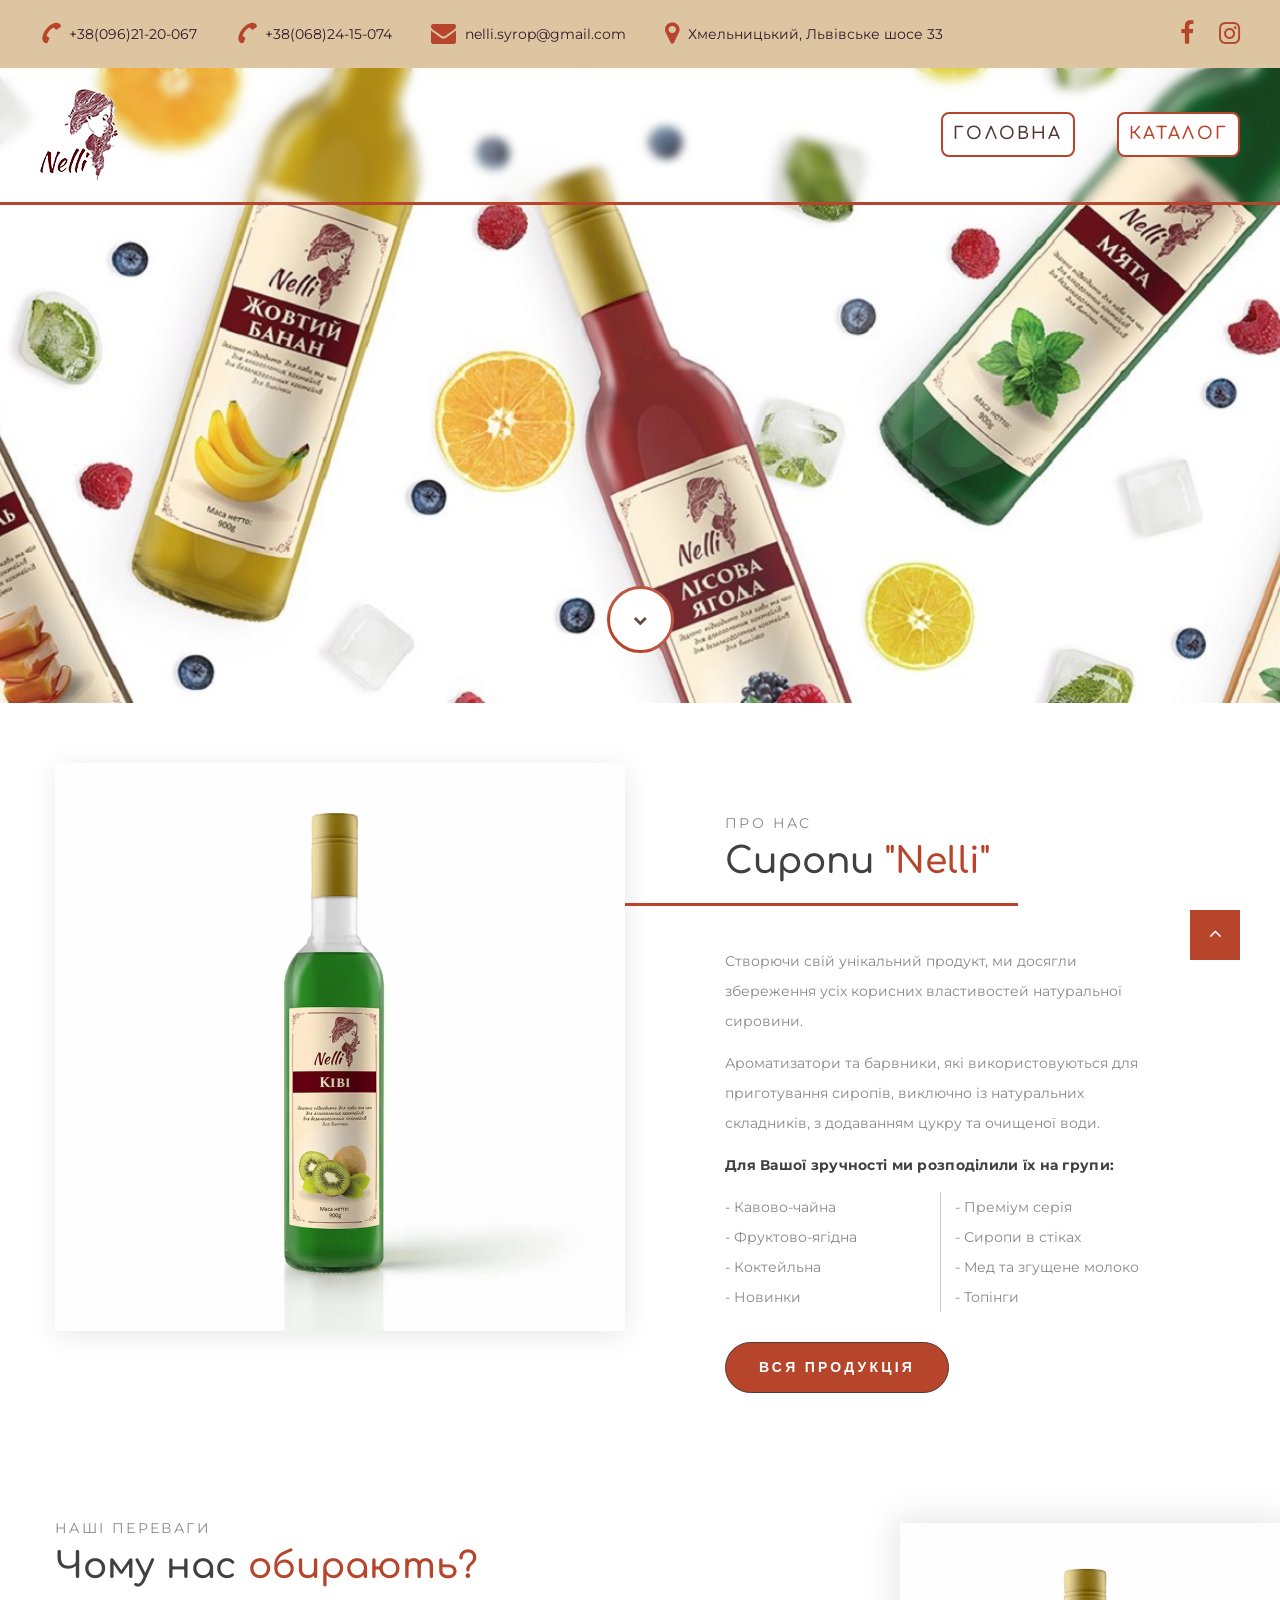
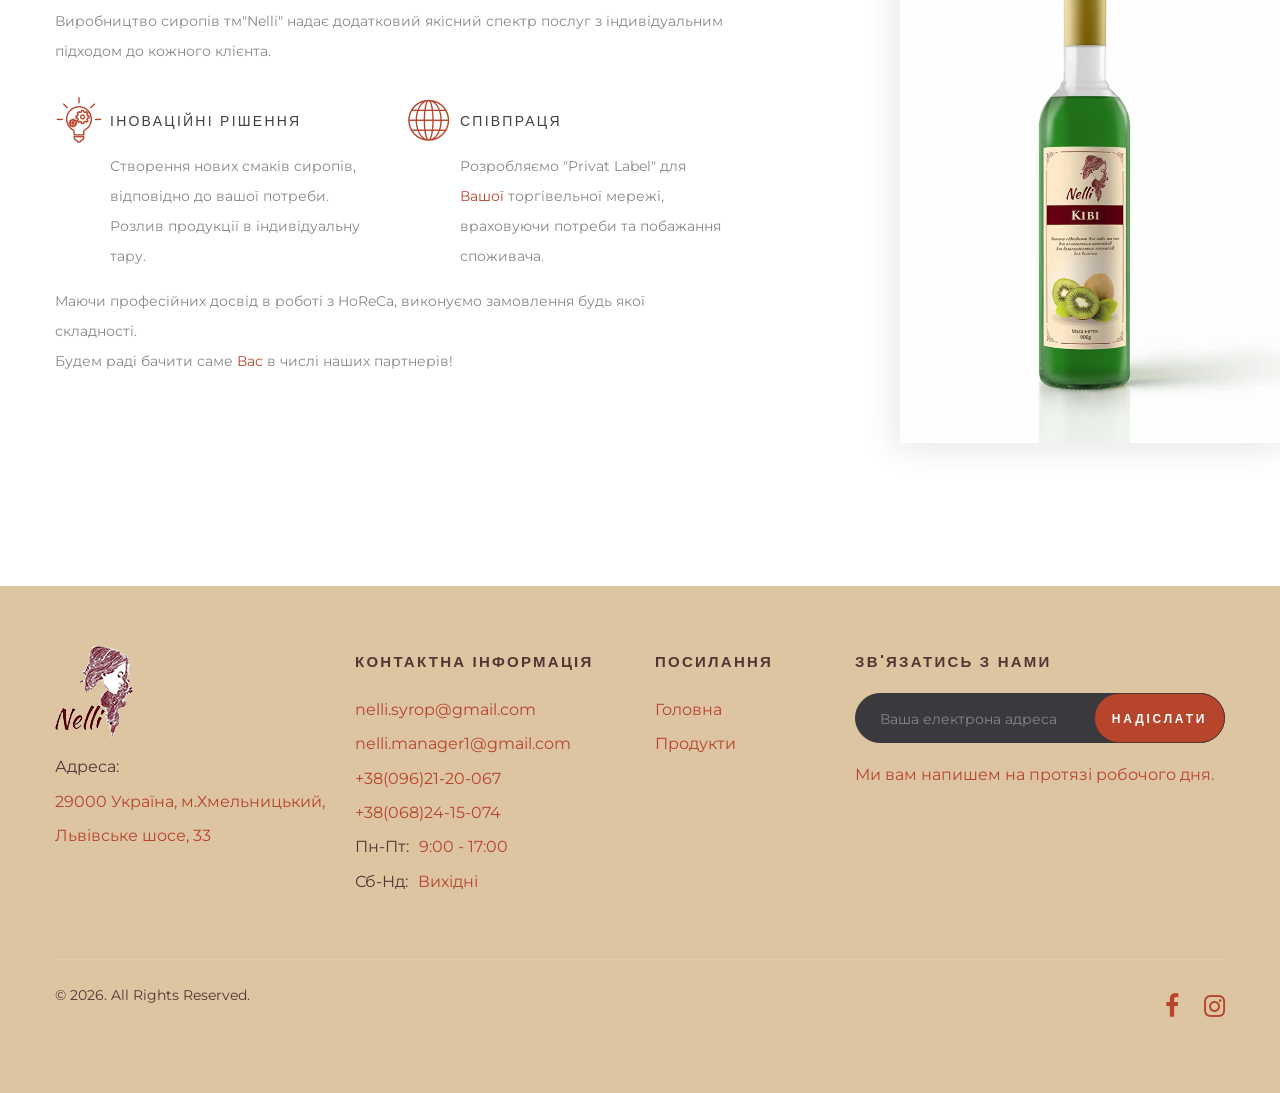
==== index.html @ e19d7c62 "Beta" ====
<!DOCTYPE html>
<html class="wide wow-animation" lang="en">
  <head>
    <title>Nelli - сиропи</title>
    <meta charset="utf-8">
    <meta name="viewport" content="width=device-width, height=device-height, initial-scale=1.0">
    <meta http-equiv="X-UA-Compatible" content="IE=edge">
    <link rel="icon" href="images/logo.png" type="image/x-icon">
    <link rel="stylesheet" type="text/css" href="//fonts.googleapis.com/css?family=Montserrat:300,400,700%7CPoppins:300,400,500,700,900">
    <link rel="stylesheet" type="text/css" href="//fonts.googleapis.com/css2?family=Comfortaa:wght@300;400;700&display=swap">
    <link rel="stylesheet" href="css/bootstrap.css">
    <link rel="stylesheet" href="css/fonts.css">
    <link rel="stylesheet" href="css/style.css">
    <style>.ie-panel{display: none;background: #212121;padding: 10px 0;box-shadow: 3px 3px 5px 0 rgba(0,0,0,.3);clear: both;text-align:center;position: relative;z-index: 1;} html.ie-10 .ie-panel, html.lt-ie-10 .ie-panel {display: block;}</style>
  </head>
  <body>
    <div class="ie-panel"><a href="http://windows.microsoft.com/en-US/internet-explorer/"><img src="images/ie8-panel/warning_bar_0000_us.jpg" height="42" width="820" alt="Ви використовуєте застарілий браузер. Для швидкого і безпечного користування, обновіть свій браузер безкоштовно сьогодні."></a></div>
    <div class="preloader">
      <div class="preloader-body">
        <div class="cssload-container">
          <div class="cssload-speeding-wheel"></div>
        </div>
        <p>Завантаження...</p>
      </div>
    </div>
    <div class="page">
      <header class="section page-header">
        <!--RD Navbar-->
        <div class="rd-navbar-wrap">
          <nav class="rd-navbar rd-navbar-classic" data-layout="rd-navbar-fixed" data-sm-layout="rd-navbar-fixed" data-md-layout="rd-navbar-fixed" data-md-device-layout="rd-navbar-fixed" data-lg-layout="rd-navbar-static" data-lg-device-layout="rd-navbar-static" data-xl-layout="rd-navbar-static" data-xl-device-layout="rd-navbar-static" data-lg-stick-up-offset="46px" data-xl-stick-up-offset="46px" data-xxl-stick-up-offset="46px" data-lg-stick-up="true" data-xl-stick-up="true" data-xxl-stick-up="true">
            <div class="rd-navbar-collapse-toggle rd-navbar-fixed-element-1" data-rd-navbar-toggle=".rd-navbar-collapse"><span></span></div>
            <div class="rd-navbar-aside-outer rd-navbar-collapse bg-light">
              <div class="rd-navbar-aside">
                <ul class="list-inline navbar-contact-list">
                  <li>
                    <div class="unit unit-spacing-xs align-items-center">
                      <div class="unit-left"><span class="icon text-middle fa-phone"></span></div>
                      <div class="unit-body"><a href="tel:+380962120067">+38(096)21-20-067</a></div>
                    </div>
                  </li>
                  <li>
                    <div class="unit unit-spacing-xs align-items-center">
                      <div class="unit-left"><span class="icon text-middle fa-phone"></span></div>
                      <div class="unit-body"><a href="tel:+380682415074">+38(068)24-15-074</a></div>
                    </div>
                  </li>
                  <li>
                    <div class="unit unit-spacing-xs align-items-center">
                      <div class="unit-left"><span class="icon text-middle fa-envelope"></span></div>
                      <div class="unit-body"><a href="mailto:nelli.syrop@gmail.com">nelli.syrop@gmail.com</a></div>
                    </div>
                  </li>
                  <li>
                    <div class="unit unit-spacing-xs align-items-center">
                      <div class="unit-left"><span class="icon text-middle fa-map-marker"></span></div>
                      <div class="unit-body"><a href="#">Хмельницький, Львівське шосе 33</a></div>
                    </div>
                  </li>
                </ul>
                <ul class="social-links">
                  <li><a class="icon icon-sm icon-circle icon-circle-md icon-bg-white fa-facebook" href="#"></a></li>
                  <li><a class="icon icon-sm icon-circle icon-circle-md icon-bg-white fa-instagram" href="#"></a></li>
                </ul>
              </div>
            </div>
            <div class="rd-navbar-main-outer">
              <div class="rd-navbar-main">
                <!--RD Navbar Panel-->
                <div class="rd-navbar-panel">
                  <!--RD Navbar Toggle-->
                  <button class="rd-navbar-toggle" data-rd-navbar-toggle=".rd-navbar-nav-wrap"><span></span></button>
                  <!--RD Navbar Brand-->
                  <div class="rd-navbar-brand">
                    <!--Brand--><a class="brand" href="index.html"><img class="brand-logo-dark" src="images/logo.png" alt="" width="78" height="92"/><img class="brand-logo-light" src="images/logo.png" alt="" width="78" height="92"/></a>
                  </div>
                </div>
                <div class="rd-navbar-main-element">
                  <div class="rd-navbar-nav-wrap">
                    <ul class="rd-navbar-nav">
                      <li class="rd-nav-item active"><a class="rd-nav-link" href="index.html">Головна</a>
                      </li>
                      <li class="rd-nav-item"><a class="rd-nav-link" href="shop.html">Каталог</a>
                      </li>
                    </ul>
                  </div>
                </div>
              </div>
            </div>
          </nav>
        </div>
      </header>
      <!--Main section-->
      <section class="section main-section parallax-scene-js" style="background:url('images/bg-image.jpg') no-repeat center center; background-size:cover;">
        <div class="container">
          <div class="row justify-content-center">
            <div class="col-xl-8 col-12">
              <div class="main-decorated-box text-center text-xl-left">
                <h1 class="text-white text-xl-center wow slideInRight invisible" data-wow-delay=".3s"><span class="align-top offset-top-30 d-inline-block font-weight-light prefix-text">the</span><span class="big font-weight-bold d-inline-flex offset-right-170">best</span><span class="biggest d-block d-xl-flex font-weight-bold">Solutions.</span></h1>
              </div>
            </div>
            <div class="col-12 text-center offset-top-75" data-wow-delay=".2s"><a class="button-way-point d-inline-block text-center d-inline-flex flex-column justify-content-center" href="#" data-custom-scroll-to="about"><span class="fa-chevron-down"></span></a></div>
          </div>
        </div>
        <div class="decorate-layer">
          <div class="layer-1">
            <div class="layer" data-depth=".20"><img src="images/parallax-item-1-563x532.png" alt="" width="563" height="266"/>
            </div>
          </div>
          <div class="layer-2">
            <div class="layer" data-depth=".30"><img src="images/parallax-item-2-276x343.png" alt="" width="276" height="171"/>
            </div>
          </div>
          <div class="layer-3">
            <div class="layer" data-depth=".40"><img src="images/parallax-item-3-153x144.png" alt="" width="153" height="72"/>
            </div>
          </div>
          <div class="layer-4">
            <div class="layer" data-depth=".20"><img src="images/parallax-item-4-69x74.png" alt="" width="69" height="37"/>
            </div>
          </div>
          <div class="layer-5">
            <div class="layer" data-depth=".40"><img src="images/parallax-item-5-72x75.png" alt="" width="72" height="37"/>
            </div>
          </div>
          <div class="layer-6">
            <div class="layer" data-depth=".30"><img src="images/parallax-item-6-45x54.png" alt="" width="45" height="27"/>
            </div>
          </div>
        </div>
      </section>
      <!--About-->
      <section class="section section-sm position-relative" id="about">
        <div class="container">
          <div class="row row-30">
            <div class="col-lg-6">
              <div class="block-decorate-img wow fadeInLeft" data-wow-delay=".2s"><img src="images/about.png" alt="" width="570" height="351"/>
              </div>
            </div>
            <div class="col-lg-6 col-12">
              <div class="block-sm offset-top-45">
                <div class="section-name wow fadeInRight" data-wow-delay=".2s">Про нас</div>
                <h3 class="wow fadeInLeft text-capitalize devider-bottom" data-wow-delay=".3s">Сиропи<span class="text-primary"> "Nelli"</span></h3>
                <p class="offset-xl-40 wow fadeInUp" data-wow-delay=".4s">Створючи свій унікальний продукт, ми досягли збереження усіх корисних властивостей натуральної сировини. </p>
                <p class="wow fadeInUp" data-wow-delay=".4s">Ароматизатори та барвники, які використовуються для приготування сиропів, виключно із натуральних складників, з додаванням цукру та очищеної води.</p>
                <p class="default-letter-spacing font-weight-bold text-gray-dark wow fadeInUp" data-wow-delay=".4s">Для Вашої зручності ми розподілили їх на групи:</p>
                <p class="wow fadeInUp column" data-wow-delay=".4s">- Кавово-чайна<br>- Фруктово-ягідна<br>- Коктейльна<br>- Новинки<br>- Преміум серія<br>- Сиропи в стіках<br>- Мед та згущене молоко<br>- Топінги</p>
                <a class="button-width-190 button-primary button-circle button-lg button offset-top-30" href="shop.html">Вся продукція</a>
              </div>
            </div>
          </div>
        </div>
      </section>
      <!--Features-->
      <section class="section custom-section position-relative section-md">
        <div class="container">
          <div class="row">
            <div class="col-xl-7 col-lg-7 col-12">
              <div class="section-name wow fadeInRight">Наші переваги</div>
              <h3 class="devider-left wow fadeInLeft" data-wow-delay=".2s">Чому нас<span class="text-primary"> обирають?</span></h3>
              <p>Виробництво сиропів тм"Nelli" надає додатковий якісний спектр послуг з індивідуальним підходом до кожного клієнта.</p>
              <div class="row row-15">
                <div class="col-xl-6 wow fadeInUp" data-wow-delay=".2s">
                  <div class="box-default">
                    <div class="box-default-title">Іноваційні рішення</div>
                    <p class="box-default-description">Створення нових смаків сиропів, відповідно до вашої потреби. Розлив продукції в індивідуальну тару.</p><span class="box-default-icon novi-icon icon-lg mercury-icon-lightbulb-gears"></span>
                  </div>
                </div>
                <div class="col-xl-6 wow fadeInUp" data-wow-delay=".3s">
                  <div class="box-default">
                    <div class="box-default-title">Співпраця</div>
                    <p class="box-default-description">Розробляємо "Privat Label" для <span class="text-important">Вашої</span> торгівельної мережі, враховуючи потреби та побажання споживача.</p><span class="box-default-icon novi-icon icon-lg mercury-icon-globe"></span>
                  </div>
                </div>
              </div>
              <p>Маючи професійних досвід в роботі з HoReCa, виконуємо замовлення будь якої складності.<br>Будем раді бачити саме <span class="text-important">Вас</span> в числі наших партнерів!</p>
            </div>
          </div>
        </div>
        <div class="image-left-side wow slideInRight" data-wow-delay=".5s"><img src="images/about.png" alt="" width="636" height="240"/>
        </div>
      </section>

      <!--Footer-->
      <footer class="section footer-classic section-sm">
        <div class="container">
          <div class="row row-30">
            <div class="col-lg-3 wow fadeInLeft">
              <!--Brand--><a class="brand" href="index.html"><img class="brand-logo-dark" src="images/logo-default-200x34.png" alt="" width="100" height="17"/><img class="brand-logo-light" src="images/logo.png" alt="" width="100" height="17"/></a>
              <div class="d-block offset-top-0"><span class="text-days">Адреса:</span><br>29000 Україна, м.Хмельницький,<br>Львівське шосе, 33</div>
            </div>
            <div class="col-lg-3 col-sm-8 wow fadeInUp">
              <P class="footer-classic-title">Контактна інформація</P>
              <a class="d-inline-block accent-link" href="mailto:nelli.syrop@gmail.com">nelli.syrop@gmail.com</a><br><a class="d-inline-block accent-link" href="mailto:nelli.manager1@gmail.com">nelli.manager1@gmail.com</a><br><a class="d-inline-block" href="tel:+380962120067">+38(096)21-20-067</a><br><a class="d-inline-block" href="tel:+380682415074">+38(068)24-15-074</a>
              <ul>
                <li class="text-days">Пн-Пт:<span class="d-inline-block offset-left-10 text-important">9:00 - 17:00</span></li>
                <li class="text-days">Сб-Нд:<span class="d-inline-block offset-left-10 text-important">Вихідні</span></li>
              </ul>
            </div>
            <div class="col-lg-2 col-sm-4 wow fadeInUp" data-wow-delay=".3s">
              <P class="footer-classic-title">Посилання</P>
              <ul class="footer-classic-nav-list">
                <li><a href="index.html">Головна</a></li>
                <li><a href="shop.html">Продукти</a></li>
              </ul>
            </div>
            <div class="col-lg-4 wow fadeInLeft" data-wow-delay=".2s">
              <P class="footer-classic-title">Зв'язатись з нами</P>
              <form class="rd-mailform text-left footer-classic-subscribe-form" data-form-output="form-output-global" data-form-type="contact" method="post" action="bat/rd-mailform.php">
                <div class="form-wrap">
                  <label class="form-label" for="subscribe-email">Ваша електрона адреса</label>
                  <input class="form-input" id="subscribe-email" type="email" name="email" data-constraints="@Email @Required">
                </div>
                <div class="form-button group-sm text-center text-lg-left">
                  <button class="button button-primary button-circle" type="submit">Надіслати</button>
                </div>
              </form>
              <p>Ми вам напишем на протязі робочого дня.</p>
            </div>
          </div>
        </div>
        <div class="container wow fadeInUp" data-wow-delay=".4s">
          <div class="footer-classic-aside">
            <p class="rights"><span>&copy;&nbsp;</span><span class="copyright-year"></span>. All Rights Reserved.</p>
            <ul class="social-links">
              <li><a class="fa fa-facebook icon-color" href="#"></a></li>
              <li><a class="fa fa-instagram icon-color" href="#"></a></li>
            </ul>
          </div>
        </div>
      </footer>
    </div>
    <div class="snackbars" id="form-output-global"></div>
    <script src="js/core.min.js"></script>
    <script src="js/script.js"></script>
  </body>
</html>
---- css/fonts.css ----
/** Fonts*//** Font Awesome Icons 4.7.0*/@font-face {	font-family: 'FontAwesome';	src: url("../fonts/fontawesome-webfont.eot?v=4.7.0");	src: url("../fonts/fontawesome-webfont.eot?#iefix&v=4.7.0") format("embedded-opentype"), url("../fonts/fontawesome-webfont.woff2?v=4.7.0") format("woff2"), url("../fonts/fontawesome-webfont.woff?v=4.7.0") format("woff"), url("../fonts/fontawesome-webfont.ttf?v=4.7.0") format("truetype"), url("../fonts/fontawesome-webfont.svg?v=4.7.0#fontawesomeregular") format("svg");	font-weight: normal;	font-style: normal;}.fa {	display: inline-block;	font-family: 'FontAwesome';	font-size: inherit;	text-rendering: auto;	-webkit-font-smoothing: antialiased;	-moz-osx-font-smoothing: grayscale;}[class*='fa-']:before {	font-weight: 400;	font-family: 'FontAwesome';}/* makes the font 33% larger relative to the icon container */.fa-lg {	font-size: 1.33333333em;	line-height: 0.75em;	vertical-align: -15%;}.fa-2x {	font-size: 2em;}.fa-3x {	font-size: 3em;}.fa-4x {	font-size: 4em;}.fa-5x {	font-size: 5em;}.fa-fw {	width: 1.28571429em;	text-align: center;}.fa-ul {	padding-left: 0;	margin-left: 2.14285714em;	list-style-type: none;}.fa-ul > li {	position: relative;}.fa-li {	position: absolute;	left: -2.14285714em;	width: 2.14285714em;	top: 0.14285714em;	text-align: center;}.fa-li.fa-lg {	left: -1.85714286em;}.fa-border {	padding: .2em .25em .15em;	border: solid 0.08em #eeeeee;	border-radius: .1em;}.fa-pull-left {	float: left;}.fa-pull-right {	float: right;}.fa.fa-pull-left {	margin-right: .3em;}.fa.fa-pull-right {	margin-left: .3em;}/* Deprecated as of 4.4.0 */.pull-right {	float: right;}.pull-left {	float: left;}.fa.pull-left {	margin-right: .3em;}.fa.pull-right {	margin-left: .3em;}.fa-spin {	-webkit-animation: fa-spin 2s infinite linear;	animation: fa-spin 2s infinite linear;}.fa-pulse {	-webkit-animation: fa-spin 1s infinite steps(8);	animation: fa-spin 1s infinite steps(8);}@-webkit-keyframes fa-spin {	0% {		-webkit-transform: rotate(0deg);		transform: rotate(0deg);	}	100% {		-webkit-transform: rotate(359deg);		transform: rotate(359deg);	}}@keyframes fa-spin {	0% {		-webkit-transform: rotate(0deg);		transform: rotate(0deg);	}	100% {		-webkit-transform: rotate(359deg);		transform: rotate(359deg);	}}.fa-rotate-90 {	-ms-filter: "progid:DXImageTransform.Microsoft.BasicImage(rotation=1)";	-webkit-transform: rotate(90deg);	-ms-transform: rotate(90deg);	transform: rotate(90deg);}.fa-rotate-180 {	-ms-filter: "progid:DXImageTransform.Microsoft.BasicImage(rotation=2)";	-webkit-transform: rotate(180deg);	-ms-transform: rotate(180deg);	transform: rotate(180deg);}.fa-rotate-270 {	-ms-filter: "progid:DXImageTransform.Microsoft.BasicImage(rotation=3)";	-webkit-transform: rotate(270deg);	-ms-transform: rotate(270deg);	transform: rotate(270deg);}.fa-flip-horizontal {	-ms-filter: "progid:DXImageTransform.Microsoft.BasicImage(rotation=0, mirror=1)";	-webkit-transform: scale(-1, 1);	-ms-transform: scale(-1, 1);	transform: scale(-1, 1);}.fa-flip-vertical {	-ms-filter: "progid:DXImageTransform.Microsoft.BasicImage(rotation=2, mirror=1)";	-webkit-transform: scale(1, -1);	-ms-transform: scale(1, -1);	transform: scale(1, -1);}:root .fa-rotate-90,:root .fa-rotate-180,:root .fa-rotate-270,:root .fa-flip-horizontal,:root .fa-flip-vertical {	filter: none;}.fa-stack {	position: relative;	display: inline-block;	width: 2em;	height: 2em;	line-height: 2em;	vertical-align: middle;}.fa-stack-1x,.fa-stack-2x {	position: absolute;	left: 0;	width: 100%;	text-align: center;}.fa-stack-1x {	line-height: inherit;}.fa-stack-2x {	font-size: 2em;}.fa-inverse {	color: #ffffff;}/* Font Awesome uses the Unicode Private Use Area (PUA) to ensure screen   readers do not read off random characters that represent icons */.fa-glass:before {	content: "\f000";}.fa-music:before {	content: "\f001";}.fa-search:before {	content: "\f002";}.fa-envelope-o:before {	content: "\f003";}.fa-heart:before {	content: "\f004";}.fa-star:before {	content: "\f005";}.fa-star-o:before {	content: "\f006";}.fa-user:before {	content: "\f007";}.fa-film:before {	content: "\f008";}.fa-th-large:before {	content: "\f009";}.fa-th:before {	content: "\f00a";}.fa-th-list:before {	content: "\f00b";}.fa-check:before {	content: "\f00c";}.fa-remove:before,.fa-close:before,.fa-times:before {	content: "\f00d";}.fa-search-plus:before {	content: "\f00e";}.fa-search-minus:before {	content: "\f010";}.fa-power-off:before {	content: "\f011";}.fa-signal:before {	content: "\f012";}.fa-gear:before,.fa-cog:before {	content: "\f013";}.fa-trash-o:before {	content: "\f014";}.fa-home:before {	content: "\f015";}.fa-file-o:before {	content: "\f016";}.fa-clock-o:before {	content: "\f017";}.fa-road:before {	content: "\f018";}.fa-download:before {	content: "\f019";}.fa-arrow-circle-o-down:before {	content: "\f01a";}.fa-arrow-circle-o-up:before {	content: "\f01b";}.fa-inbox:before {	content: "\f01c";}.fa-play-circle-o:before {	content: "\f01d";}.fa-rotate-right:before,.fa-repeat:before {	content: "\f01e";}.fa-refresh:before {	content: "\f021";}.fa-list-alt:before {	content: "\f022";}.fa-lock:before {	content: "\f023";}.fa-flag:before {	content: "\f024";}.fa-headphones:before {	content: "\f025";}.fa-volume-off:before {	content: "\f026";}.fa-volume-down:before {	content: "\f027";}.fa-volume-up:before {	content: "\f028";}.fa-qrcode:before {	content: "\f029";}.fa-barcode:before {	content: "\f02a";}.fa-tag:before {	content: "\f02b";}.fa-tags:before {	content: "\f02c";}.fa-book:before {	content: "\f02d";}.fa-bookmark:before {	content: "\f02e";}.fa-print:before {	content: "\f02f";}.fa-camera:before {	content: "\f030";}.fa-font:before {	content: "\f031";}.fa-bold:before {	content: "\f032";}.fa-italic:before {	content: "\f033";}.fa-text-height:before {	content: "\f034";}.fa-text-width:before {	content: "\f035";}.fa-align-left:before {	content: "\f036";}.fa-align-center:before {	content: "\f037";}.fa-align-right:before {	content: "\f038";}.fa-align-justify:before {	content: "\f039";}.fa-list:before {	content: "\f03a";}.fa-dedent:before,.fa-outdent:before {	content: "\f03b";}.fa-indent:before {	content: "\f03c";}.fa-video-camera:before {	content: "\f03d";}.fa-photo:before,.fa-image:before,.fa-picture-o:before {	content: "\f03e";}.fa-pencil:before {	content: "\f040";}.fa-map-marker:before {	content: "\f041";}.fa-adjust:before {	content: "\f042";}.fa-tint:before {	content: "\f043";}.fa-edit:before,.fa-pencil-square-o:before {	content: "\f044";}.fa-share-square-o:before {	content: "\f045";}.fa-check-square-o:before {	content: "\f046";}.fa-arrows:before {	content: "\f047";}.fa-step-backward:before {	content: "\f048";}.fa-fast-backward:before {	content: "\f049";}.fa-backward:before {	content: "\f04a";}.fa-play:before {	content: "\f04b";}.fa-pause:before {	content: "\f04c";}.fa-stop:before {	content: "\f04d";}.fa-forward:before {	content: "\f04e";}.fa-fast-forward:before {	content: "\f050";}.fa-step-forward:before {	content: "\f051";}.fa-eject:before {	content: "\f052";}.fa-chevron-left:before {	content: "\f053";}.fa-chevron-right:before {	content: "\f054";}.fa-plus-circle:before {	content: "\f055";}.fa-minus-circle:before {	content: "\f056";}.fa-times-circle:before {	content: "\f057";}.fa-check-circle:before {	content: "\f058";}.fa-question-circle:before {	content: "\f059";}.fa-info-circle:before {	content: "\f05a";}.fa-crosshairs:before {	content: "\f05b";}.fa-times-circle-o:before {	content: "\f05c";}.fa-check-circle-o:before {	content: "\f05d";}.fa-ban:before {	content: "\f05e";}.fa-arrow-left:before {	content: "\f060";}.fa-arrow-right:before {	content: "\f061";}.fa-arrow-up:before {	content: "\f062";}.fa-arrow-down:before {	content: "\f063";}.fa-mail-forward:before,.fa-share:before {	content: "\f064";}.fa-expand:before {	content: "\f065";}.fa-compress:before {	content: "\f066";}.fa-plus:before {	content: "\f067";}.fa-minus:before {	content: "\f068";}.fa-asterisk:before {	content: "\f069";}.fa-exclamation-circle:before {	content: "\f06a";}.fa-gift:before {	content: "\f06b";}.fa-leaf:before {	content: "\f06c";}.fa-fire:before {	content: "\f06d";}.fa-eye:before {	content: "\f06e";}.fa-eye-slash:before {	content: "\f070";}.fa-warning:before,.fa-exclamation-triangle:before {	content: "\f071";}.fa-plane:before {	content: "\f072";}.fa-calendar:before {	content: "\f073";}.fa-random:before {	content: "\f074";}.fa-comment:before {	content: "\f075";}.fa-magnet:before {	content: "\f076";}.fa-chevron-up:before {	content: "\f077";}.fa-chevron-down:before {	content: "\f078";}.fa-retweet:before {	content: "\f079";}.fa-shopping-cart:before {	content: "\f07a";}.fa-folder:before {	content: "\f07b";}.fa-folder-open:before {	content: "\f07c";}.fa-arrows-v:before {	content: "\f07d";}.fa-arrows-h:before {	content: "\f07e";}.fa-bar-chart-o:before,.fa-bar-chart:before {	content: "\f080";}.fa-twitter-square:before {	content: "\f081";}.fa-facebook-square:before {	content: "\f082";}.fa-camera-retro:before {	content: "\f083";}.fa-key:before {	content: "\f084";}.fa-gears:before,.fa-cogs:before {	content: "\f085";}.fa-comments:before {	content: "\f086";}.fa-thumbs-o-up:before {	content: "\f087";}.fa-thumbs-o-down:before {	content: "\f088";}.fa-star-half:before {	content: "\f089";}.fa-heart-o:before {	content: "\f08a";}.fa-sign-out:before {	content: "\f08b";}.fa-linkedin-square:before {	content: "\f08c";}.fa-thumb-tack:before {	content: "\f08d";}.fa-external-link:before {	content: "\f08e";}.fa-sign-in:before {	content: "\f090";}.fa-trophy:before {	content: "\f091";}.fa-github-square:before {	content: "\f092";}.fa-upload:before {	content: "\f093";}.fa-lemon-o:before {	content: "\f094";}.fa-phone:before {	content: "\f095";}.fa-square-o:before {	content: "\f096";}.fa-bookmark-o:before {	content: "\f097";}.fa-phone-square:before {	content: "\f098";}.fa-twitter:before {	content: "\f099";}.fa-facebook-f:before,.fa-facebook:before {	content: "\f09a";}.fa-github:before {	content: "\f09b";}.fa-unlock:before {	content: "\f09c";}.fa-credit-card:before {	content: "\f09d";}.fa-feed:before,.fa-rss:before {	content: "\f09e";}.fa-hdd-o:before {	content: "\f0a0";}.fa-bullhorn:before {	content: "\f0a1";}.fa-bell:before {	content: "\f0f3";}.fa-certificate:before {	content: "\f0a3";}.fa-hand-o-right:before {	content: "\f0a4";}.fa-hand-o-left:before {	content: "\f0a5";}.fa-hand-o-up:before {	content: "\f0a6";}.fa-hand-o-down:before {	content: "\f0a7";}.fa-arrow-circle-left:before {	content: "\f0a8";}.fa-arrow-circle-right:before {	content: "\f0a9";}.fa-arrow-circle-up:before {	content: "\f0aa";}.fa-arrow-circle-down:before {	content: "\f0ab";}.fa-globe:before {	content: "\f0ac";}.fa-wrench:before {	content: "\f0ad";}.fa-tasks:before {	content: "\f0ae";}.fa-filter:before {	content: "\f0b0";}.fa-briefcase:before {	content: "\f0b1";}.fa-arrows-alt:before {	content: "\f0b2";}.fa-group:before,.fa-users:before {	content: "\f0c0";}.fa-chain:before,.fa-link:before {	content: "\f0c1";}.fa-cloud:before {	content: "\f0c2";}.fa-flask:before {	content: "\f0c3";}.fa-cut:before,.fa-scissors:before {	content: "\f0c4";}.fa-copy:before,.fa-files-o:before {	content: "\f0c5";}.fa-paperclip:before {	content: "\f0c6";}.fa-save:before,.fa-floppy-o:before {	content: "\f0c7";}.fa-square:before {	content: "\f0c8";}.fa-navicon:before,.fa-reorder:before,.fa-bars:before {	content: "\f0c9";}.fa-list-ul:before {	content: "\f0ca";}.fa-list-ol:before {	content: "\f0cb";}.fa-strikethrough:before {	content: "\f0cc";}.fa-underline:before {	content: "\f0cd";}.fa-table:before {	content: "\f0ce";}.fa-magic:before {	content: "\f0d0";}.fa-truck:before {	content: "\f0d1";}.fa-pinterest:before {	content: "\f0d2";}.fa-pinterest-square:before {	content: "\f0d3";}.fa-google-plus-square:before {	content: "\f0d4";}.fa-google-plus:before {	content: "\f0d5";}.fa-money:before {	content: "\f0d6";}.fa-caret-down:before {	content: "\f0d7";}.fa-caret-up:before {	content: "\f0d8";}.fa-caret-left:before {	content: "\f0d9";}.fa-caret-right:before {	content: "\f0da";}.fa-columns:before {	content: "\f0db";}.fa-unsorted:before,.fa-sort:before {	content: "\f0dc";}.fa-sort-down:before,.fa-sort-desc:before {	content: "\f0dd";}.fa-sort-up:before,.fa-sort-asc:before {	content: "\f0de";}.fa-envelope:before {	content: "\f0e0";}.fa-linkedin:before {	content: "\f0e1";}.fa-rotate-left:before,.fa-undo:before {	content: "\f0e2";}.fa-legal:before,.fa-gavel:before {	content: "\f0e3";}.fa-dashboard:before,.fa-tachometer:before {	content: "\f0e4";}.fa-comment-o:before {	content: "\f0e5";}.fa-comments-o:before {	content: "\f0e6";}.fa-flash:before,.fa-bolt:before {	content: "\f0e7";}.fa-sitemap:before {	content: "\f0e8";}.fa-umbrella:before {	content: "\f0e9";}.fa-paste:before,.fa-clipboard:before {	content: "\f0ea";}.fa-lightbulb-o:before {	content: "\f0eb";}.fa-exchange:before {	content: "\f0ec";}.fa-cloud-download:before {	content: "\f0ed";}.fa-cloud-upload:before {	content: "\f0ee";}.fa-user-md:before {	content: "\f0f0";}.fa-stethoscope:before {	content: "\f0f1";}.fa-suitcase:before {	content: "\f0f2";}.fa-bell-o:before {	content: "\f0a2";}.fa-coffee:before {	content: "\f0f4";}.fa-cutlery:before {	content: "\f0f5";}.fa-file-text-o:before {	content: "\f0f6";}.fa-building-o:before {	content: "\f0f7";}.fa-hospital-o:before {	content: "\f0f8";}.fa-ambulance:before {	content: "\f0f9";}.fa-medkit:before {	content: "\f0fa";}.fa-fighter-jet:before {	content: "\f0fb";}.fa-beer:before {	content: "\f0fc";}.fa-h-square:before {	content: "\f0fd";}.fa-plus-square:before {	content: "\f0fe";}.fa-angle-double-left:before {	content: "\f100";}.fa-angle-double-right:before {	content: "\f101";}.fa-angle-double-up:before {	content: "\f102";}.fa-angle-double-down:before {	content: "\f103";}.fa-angle-left:before {	content: "\f104";}.fa-angle-right:before {	content: "\f105";}.fa-angle-up:before {	content: "\f106";}.fa-angle-down:before {	content: "\f107";}.fa-desktop:before {	content: "\f108";}.fa-laptop:before {	content: "\f109";}.fa-tablet:before {	content: "\f10a";}.fa-mobile-phone:before,.fa-mobile:before {	content: "\f10b";}.fa-circle-o:before {	content: "\f10c";}.fa-quote-left:before {	content: "\f10d";}.fa-quote-right:before {	content: "\f10e";}.fa-spinner:before {	content: "\f110";}.fa-circle:before {	content: "\f111";}.fa-mail-reply:before,.fa-reply:before {	content: "\f112";}.fa-github-alt:before {	content: "\f113";}.fa-folder-o:before {	content: "\f114";}.fa-folder-open-o:before {	content: "\f115";}.fa-smile-o:before {	content: "\f118";}.fa-frown-o:before {	content: "\f119";}.fa-meh-o:before {	content: "\f11a";}.fa-gamepad:before {	content: "\f11b";}.fa-keyboard-o:before {	content: "\f11c";}.fa-flag-o:before {	content: "\f11d";}.fa-flag-checkered:before {	content: "\f11e";}.fa-terminal:before {	content: "\f120";}.fa-code:before {	content: "\f121";}.fa-mail-reply-all:before,.fa-reply-all:before {	content: "\f122";}.fa-star-half-empty:before,.fa-star-half-full:before,.fa-star-half-o:before {	content: "\f123";}.fa-location-arrow:before {	content: "\f124";}.fa-crop:before {	content: "\f125";}.fa-code-fork:before {	content: "\f126";}.fa-unlink:before,.fa-chain-broken:before {	content: "\f127";}.fa-question:before {	content: "\f128";}.fa-info:before {	content: "\f129";}.fa-exclamation:before {	content: "\f12a";}.fa-superscript:before {	content: "\f12b";}.fa-subscript:before {	content: "\f12c";}.fa-eraser:before {	content: "\f12d";}.fa-puzzle-piece:before {	content: "\f12e";}.fa-microphone:before {	content: "\f130";}.fa-microphone-slash:before {	content: "\f131";}.fa-shield:before {	content: "\f132";}.fa-calendar-o:before {	content: "\f133";}.fa-fire-extinguisher:before {	content: "\f134";}.fa-rocket:before {	content: "\f135";}.fa-maxcdn:before {	content: "\f136";}.fa-chevron-circle-left:before {	content: "\f137";}.fa-chevron-circle-right:before {	content: "\f138";}.fa-chevron-circle-up:before {	content: "\f139";}.fa-chevron-circle-down:before {	content: "\f13a";}.fa-html5:before {	content: "\f13b";}.fa-css3:before {	content: "\f13c";}.fa-anchor:before {	content: "\f13d";}.fa-unlock-alt:before {	content: "\f13e";}.fa-bullseye:before {	content: "\f140";}.fa-ellipsis-h:before {	content: "\f141";}.fa-ellipsis-v:before {	content: "\f142";}.fa-rss-square:before {	content: "\f143";}.fa-play-circle:before {	content: "\f144";}.fa-ticket:before {	content: "\f145";}.fa-minus-square:before {	content: "\f146";}.fa-minus-square-o:before {	content: "\f147";}.fa-level-up:before {	content: "\f148";}.fa-level-down:before {	content: "\f149";}.fa-check-square:before {	content: "\f14a";}.fa-pencil-square:before {	content: "\f14b";}.fa-external-link-square:before {	content: "\f14c";}.fa-share-square:before {	content: "\f14d";}.fa-compass:before {	content: "\f14e";}.fa-toggle-down:before,.fa-caret-square-o-down:before {	content: "\f150";}.fa-toggle-up:before,.fa-caret-square-o-up:before {	content: "\f151";}.fa-toggle-right:before,.fa-caret-square-o-right:before {	content: "\f152";}.fa-euro:before,.fa-eur:before {	content: "\f153";}.fa-gbp:before {	content: "\f154";}.fa-dollar:before,.fa-usd:before {	content: "\f155";}.fa-rupee:before,.fa-inr:before {	content: "\f156";}.fa-cny:before,.fa-rmb:before,.fa-yen:before,.fa-jpy:before {	content: "\f157";}.fa-ruble:before,.fa-rouble:before,.fa-rub:before {	content: "\f158";}.fa-won:before,.fa-krw:before {	content: "\f159";}.fa-bitcoin:before,.fa-btc:before {	content: "\f15a";}.fa-file:before {	content: "\f15b";}.fa-file-text:before {	content: "\f15c";}.fa-sort-alpha-asc:before {	content: "\f15d";}.fa-sort-alpha-desc:before {	content: "\f15e";}.fa-sort-amount-asc:before {	content: "\f160";}.fa-sort-amount-desc:before {	content: "\f161";}.fa-sort-numeric-asc:before {	content: "\f162";}.fa-sort-numeric-desc:before {	content: "\f163";}.fa-thumbs-up:before {	content: "\f164";}.fa-thumbs-down:before {	content: "\f165";}.fa-youtube-square:before {	content: "\f166";}.fa-youtube:before {	content: "\f167";}.fa-xing:before {	content: "\f168";}.fa-xing-square:before {	content: "\f169";}.fa-youtube-play:before {	content: "\f16a";}.fa-dropbox:before {	content: "\f16b";}.fa-stack-overflow:before {	content: "\f16c";}.fa-instagram:before {	content: "\f16d";}.fa-flickr:before {	content: "\f16e";}.fa-adn:before {	content: "\f170";}.fa-bitbucket:before {	content: "\f171";}.fa-bitbucket-square:before {	content: "\f172";}.fa-tumblr:before {	content: "\f173";}.fa-tumblr-square:before {	content: "\f174";}.fa-long-arrow-down:before {	content: "\f175";}.fa-long-arrow-up:before {	content: "\f176";}.fa-long-arrow-left:before {	content: "\f177";}.fa-long-arrow-right:before {	content: "\f178";}.fa-apple:before {	content: "\f179";}.fa-windows:before {	content: "\f17a";}.fa-android:before {	content: "\f17b";}.fa-linux:before {	content: "\f17c";}.fa-dribbble:before {	content: "\f17d";}.fa-skype:before {	content: "\f17e";}.fa-foursquare:before {	content: "\f180";}.fa-trello:before {	content: "\f181";}.fa-female:before {	content: "\f182";}.fa-male:before {	content: "\f183";}.fa-gittip:before,.fa-gratipay:before {	content: "\f184";}.fa-sun-o:before {	content: "\f185";}.fa-moon-o:before {	content: "\f186";}.fa-archive:before {	content: "\f187";}.fa-bug:before {	content: "\f188";}.fa-vk:before {	content: "\f189";}.fa-weibo:before {	content: "\f18a";}.fa-renren:before {	content: "\f18b";}.fa-pagelines:before {	content: "\f18c";}.fa-stack-exchange:before {	content: "\f18d";}.fa-arrow-circle-o-right:before {	content: "\f18e";}.fa-arrow-circle-o-left:before {	content: "\f190";}.fa-toggle-left:before,.fa-caret-square-o-left:before {	content: "\f191";}.fa-dot-circle-o:before {	content: "\f192";}.fa-wheelchair:before {	content: "\f193";}.fa-vimeo-square:before {	content: "\f194";}.fa-turkish-lira:before,.fa-try:before {	content: "\f195";}.fa-plus-square-o:before {	content: "\f196";}.fa-space-shuttle:before {	content: "\f197";}.fa-slack:before {	content: "\f198";}.fa-envelope-square:before {	content: "\f199";}.fa-wordpress:before {	content: "\f19a";}.fa-openid:before {	content: "\f19b";}.fa-institution:before,.fa-bank:before,.fa-university:before {	content: "\f19c";}.fa-mortar-board:before,.fa-graduation-cap:before {	content: "\f19d";}.fa-yahoo:before {	content: "\f19e";}.fa-google:before {	content: "\f1a0";}.fa-reddit:before {	content: "\f1a1";}.fa-reddit-square:before {	content: "\f1a2";}.fa-stumbleupon-circle:before {	content: "\f1a3";}.fa-stumbleupon:before {	content: "\f1a4";}.fa-delicious:before {	content: "\f1a5";}.fa-digg:before {	content: "\f1a6";}.fa-pied-piper-pp:before {	content: "\f1a7";}.fa-pied-piper-alt:before {	content: "\f1a8";}.fa-drupal:before {	content: "\f1a9";}.fa-joomla:before {	content: "\f1aa";}.fa-language:before {	content: "\f1ab";}.fa-fax:before {	content: "\f1ac";}.fa-building:before {	content: "\f1ad";}.fa-child:before {	content: "\f1ae";}.fa-paw:before {	content: "\f1b0";}.fa-spoon:before {	content: "\f1b1";}.fa-cube:before {	content: "\f1b2";}.fa-cubes:before {	content: "\f1b3";}.fa-behance:before {	content: "\f1b4";}.fa-behance-square:before {	content: "\f1b5";}.fa-steam:before {	content: "\f1b6";}.fa-steam-square:before {	content: "\f1b7";}.fa-recycle:before {	content: "\f1b8";}.fa-automobile:before,.fa-car:before {	content: "\f1b9";}.fa-cab:before,.fa-taxi:before {	content: "\f1ba";}.fa-tree:before {	content: "\f1bb";}.fa-spotify:before {	content: "\f1bc";}.fa-deviantart:before {	content: "\f1bd";}.fa-soundcloud:before {	content: "\f1be";}.fa-database:before {	content: "\f1c0";}.fa-file-pdf-o:before {	content: "\f1c1";}.fa-file-word-o:before {	content: "\f1c2";}.fa-file-excel-o:before {	content: "\f1c3";}.fa-file-powerpoint-o:before {	content: "\f1c4";}.fa-file-photo-o:before,.fa-file-picture-o:before,.fa-file-image-o:before {	content: "\f1c5";}.fa-file-zip-o:before,.fa-file-archive-o:before {	content: "\f1c6";}.fa-file-sound-o:before,.fa-file-audio-o:before {	content: "\f1c7";}.fa-file-movie-o:before,.fa-file-video-o:before {	content: "\f1c8";}.fa-file-code-o:before {	content: "\f1c9";}.fa-vine:before {	content: "\f1ca";}.fa-codepen:before {	content: "\f1cb";}.fa-jsfiddle:before {	content: "\f1cc";}.fa-life-bouy:before,.fa-life-buoy:before,.fa-life-saver:before,.fa-support:before,.fa-life-ring:before {	content: "\f1cd";}.fa-circle-o-notch:before {	content: "\f1ce";}.fa-ra:before,.fa-resistance:before,.fa-rebel:before {	content: "\f1d0";}.fa-ge:before,.fa-empire:before {	content: "\f1d1";}.fa-git-square:before {	content: "\f1d2";}.fa-git:before {	content: "\f1d3";}.fa-y-combinator-square:before,.fa-yc-square:before,.fa-hacker-news:before {	content: "\f1d4";}.fa-tencent-weibo:before {	content: "\f1d5";}.fa-qq:before {	content: "\f1d6";}.fa-wechat:before,.fa-weixin:before {	content: "\f1d7";}.fa-send:before,.fa-paper-plane:before {	content: "\f1d8";}.fa-send-o:before,.fa-paper-plane-o:before {	content: "\f1d9";}.fa-history:before {	content: "\f1da";}.fa-circle-thin:before {	content: "\f1db";}.fa-header:before {	content: "\f1dc";}.fa-paragraph:before {	content: "\f1dd";}.fa-sliders:before {	content: "\f1de";}.fa-share-alt:before {	content: "\f1e0";}.fa-share-alt-square:before {	content: "\f1e1";}.fa-bomb:before {	content: "\f1e2";}.fa-soccer-ball-o:before,.fa-futbol-o:before {	content: "\f1e3";}.fa-tty:before {	content: "\f1e4";}.fa-binoculars:before {	content: "\f1e5";}.fa-plug:before {	content: "\f1e6";}.fa-slideshare:before {	content: "\f1e7";}.fa-twitch:before {	content: "\f1e8";}.fa-yelp:before {	content: "\f1e9";}.fa-newspaper-o:before {	content: "\f1ea";}.fa-wifi:before {	content: "\f1eb";}.fa-calculator:before {	content: "\f1ec";}.fa-paypal:before {	content: "\f1ed";}.fa-google-wallet:before {	content: "\f1ee";}.fa-cc-visa:before {	content: "\f1f0";}.fa-cc-mastercard:before {	content: "\f1f1";}.fa-cc-discover:before {	content: "\f1f2";}.fa-cc-amex:before {	content: "\f1f3";}.fa-cc-paypal:before {	content: "\f1f4";}.fa-cc-stripe:before {	content: "\f1f5";}.fa-bell-slash:before {	content: "\f1f6";}.fa-bell-slash-o:before {	content: "\f1f7";}.fa-trash:before {	content: "\f1f8";}.fa-copyright:before {	content: "\f1f9";}.fa-at:before {	content: "\f1fa";}.fa-eyedropper:before {	content: "\f1fb";}.fa-paint-brush:before {	content: "\f1fc";}.fa-birthday-cake:before {	content: "\f1fd";}.fa-area-chart:before {	content: "\f1fe";}.fa-pie-chart:before {	content: "\f200";}.fa-line-chart:before {	content: "\f201";}.fa-lastfm:before {	content: "\f202";}.fa-lastfm-square:before {	content: "\f203";}.fa-toggle-off:before {	content: "\f204";}.fa-toggle-on:before {	content: "\f205";}.fa-bicycle:before {	content: "\f206";}.fa-bus:before {	content: "\f207";}.fa-ioxhost:before {	content: "\f208";}.fa-angellist:before {	content: "\f209";}.fa-cc:before {	content: "\f20a";}.fa-shekel:before,.fa-sheqel:before,.fa-ils:before {	content: "\f20b";}.fa-meanpath:before {	content: "\f20c";}.fa-buysellads:before {	content: "\f20d";}.fa-connectdevelop:before {	content: "\f20e";}.fa-dashcube:before {	content: "\f210";}.fa-forumbee:before {	content: "\f211";}.fa-leanpub:before {	content: "\f212";}.fa-sellsy:before {	content: "\f213";}.fa-shirtsinbulk:before {	content: "\f214";}.fa-simplybuilt:before {	content: "\f215";}.fa-skyatlas:before {	content: "\f216";}.fa-cart-plus:before {	content: "\f217";}.fa-cart-arrow-down:before {	content: "\f218";}.fa-diamond:before {	content: "\f219";}.fa-ship:before {	content: "\f21a";}.fa-user-secret:before {	content: "\f21b";}.fa-motorcycle:before {	content: "\f21c";}.fa-street-view:before {	content: "\f21d";}.fa-heartbeat:before {	content: "\f21e";}.fa-venus:before {	content: "\f221";}.fa-mars:before {	content: "\f222";}.fa-mercury:before {	content: "\f223";}.fa-intersex:before,.fa-transgender:before {	content: "\f224";}.fa-transgender-alt:before {	content: "\f225";}.fa-venus-double:before {	content: "\f226";}.fa-mars-double:before {	content: "\f227";}.fa-venus-mars:before {	content: "\f228";}.fa-mars-stroke:before {	content: "\f229";}.fa-mars-stroke-v:before {	content: "\f22a";}.fa-mars-stroke-h:before {	content: "\f22b";}.fa-neuter:before {	content: "\f22c";}.fa-genderless:before {	content: "\f22d";}.fa-facebook-official:before {	content: "\f230";}.fa-pinterest-p:before {	content: "\f231";}.fa-whatsapp:before {	content: "\f232";}.fa-server:before {	content: "\f233";}.fa-user-plus:before {	content: "\f234";}.fa-user-times:before {	content: "\f235";}.fa-hotel:before,.fa-bed:before {	content: "\f236";}.fa-viacoin:before {	content: "\f237";}.fa-train:before {	content: "\f238";}.fa-subway:before {	content: "\f239";}.fa-medium:before {	content: "\f23a";}.fa-yc:before,.fa-y-combinator:before {	content: "\f23b";}.fa-optin-monster:before {	content: "\f23c";}.fa-opencart:before {	content: "\f23d";}.fa-expeditedssl:before {	content: "\f23e";}.fa-battery-4:before,.fa-battery:before,.fa-battery-full:before {	content: "\f240";}.fa-battery-3:before,.fa-battery-three-quarters:before {	content: "\f241";}.fa-battery-2:before,.fa-battery-half:before {	content: "\f242";}.fa-battery-1:before,.fa-battery-quarter:before {	content: "\f243";}.fa-battery-0:before,.fa-battery-empty:before {	content: "\f244";}.fa-mouse-pointer:before {	content: "\f245";}.fa-i-cursor:before {	content: "\f246";}.fa-object-group:before {	content: "\f247";}.fa-object-ungroup:before {	content: "\f248";}.fa-sticky-note:before {	content: "\f249";}.fa-sticky-note-o:before {	content: "\f24a";}.fa-cc-jcb:before {	content: "\f24b";}.fa-cc-diners-club:before {	content: "\f24c";}.fa-clone:before {	content: "\f24d";}.fa-balance-scale:before {	content: "\f24e";}.fa-hourglass-o:before {	content: "\f250";}.fa-hourglass-1:before,.fa-hourglass-start:before {	content: "\f251";}.fa-hourglass-2:before,.fa-hourglass-half:before {	content: "\f252";}.fa-hourglass-3:before,.fa-hourglass-end:before {	content: "\f253";}.fa-hourglass:before {	content: "\f254";}.fa-hand-grab-o:before,.fa-hand-rock-o:before {	content: "\f255";}.fa-hand-stop-o:before,.fa-hand-paper-o:before {	content: "\f256";}.fa-hand-scissors-o:before {	content: "\f257";}.fa-hand-lizard-o:before {	content: "\f258";}.fa-hand-spock-o:before {	content: "\f259";}.fa-hand-pointer-o:before {	content: "\f25a";}.fa-hand-peace-o:before {	content: "\f25b";}.fa-trademark:before {	content: "\f25c";}.fa-registered:before {	content: "\f25d";}.fa-creative-commons:before {	content: "\f25e";}.fa-gg:before {	content: "\f260";}.fa-gg-circle:before {	content: "\f261";}.fa-tripadvisor:before {	content: "\f262";}.fa-odnoklassniki:before {	content: "\f263";}.fa-odnoklassniki-square:before {	content: "\f264";}.fa-get-pocket:before {	content: "\f265";}.fa-wikipedia-w:before {	content: "\f266";}.fa-safari:before {	content: "\f267";}.fa-chrome:before {	content: "\f268";}.fa-firefox:before {	content: "\f269";}.fa-opera:before {	content: "\f26a";}.fa-internet-explorer:before {	content: "\f26b";}.fa-tv:before,.fa-television:before {	content: "\f26c";}.fa-contao:before {	content: "\f26d";}.fa-500px:before {	content: "\f26e";}.fa-amazon:before {	content: "\f270";}.fa-calendar-plus-o:before {	content: "\f271";}.fa-calendar-minus-o:before {	content: "\f272";}.fa-calendar-times-o:before {	content: "\f273";}.fa-calendar-check-o:before {	content: "\f274";}.fa-industry:before {	content: "\f275";}.fa-map-pin:before {	content: "\f276";}.fa-map-signs:before {	content: "\f277";}.fa-map-o:before {	content: "\f278";}.fa-map:before {	content: "\f279";}.fa-commenting:before {	content: "\f27a";}.fa-commenting-o:before {	content: "\f27b";}.fa-houzz:before {	content: "\f27c";}.fa-vimeo:before {	content: "\f27d";}.fa-black-tie:before {	content: "\f27e";}.fa-fonticons:before {	content: "\f280";}.fa-reddit-alien:before {	content: "\f281";}.fa-edge:before {	content: "\f282";}.fa-credit-card-alt:before {	content: "\f283";}.fa-codiepie:before {	content: "\f284";}.fa-modx:before {	content: "\f285";}.fa-fort-awesome:before {	content: "\f286";}.fa-usb:before {	content: "\f287";}.fa-product-hunt:before {	content: "\f288";}.fa-mixcloud:before {	content: "\f289";}.fa-scribd:before {	content: "\f28a";}.fa-pause-circle:before {	content: "\f28b";}.fa-pause-circle-o:before {	content: "\f28c";}.fa-stop-circle:before {	content: "\f28d";}.fa-stop-circle-o:before {	content: "\f28e";}.fa-shopping-bag:before {	content: "\f290";}.fa-shopping-basket:before {	content: "\f291";}.fa-hashtag:before {	content: "\f292";}.fa-bluetooth:before {	content: "\f293";}.fa-bluetooth-b:before {	content: "\f294";}.fa-percent:before {	content: "\f295";}.fa-gitlab:before {	content: "\f296";}.fa-wpbeginner:before {	content: "\f297";}.fa-wpforms:before {	content: "\f298";}.fa-envira:before {	content: "\f299";}.fa-universal-access:before {	content: "\f29a";}.fa-wheelchair-alt:before {	content: "\f29b";}.fa-question-circle-o:before {	content: "\f29c";}.fa-blind:before {	content: "\f29d";}.fa-audio-description:before {	content: "\f29e";}.fa-volume-control-phone:before {	content: "\f2a0";}.fa-braille:before {	content: "\f2a1";}.fa-assistive-listening-systems:before {	content: "\f2a2";}.fa-asl-interpreting:before,.fa-american-sign-language-interpreting:before {	content: "\f2a3";}.fa-deafness:before,.fa-hard-of-hearing:before,.fa-deaf:before {	content: "\f2a4";}.fa-glide:before {	content: "\f2a5";}.fa-glide-g:before {	content: "\f2a6";}.fa-signing:before,.fa-sign-language:before {	content: "\f2a7";}.fa-low-vision:before {	content: "\f2a8";}.fa-viadeo:before {	content: "\f2a9";}.fa-viadeo-square:before {	content: "\f2aa";}.fa-snapchat:before {	content: "\f2ab";}.fa-snapchat-ghost:before {	content: "\f2ac";}.fa-snapchat-square:before {	content: "\f2ad";}.fa-pied-piper:before {	content: "\f2ae";}.fa-first-order:before {	content: "\f2b0";}.fa-yoast:before {	content: "\f2b1";}.fa-themeisle:before {	content: "\f2b2";}.fa-google-plus-circle:before,.fa-google-plus-official:before {	content: "\f2b3";}.fa-fa:before,.fa-font-awesome:before {	content: "\f2b4";}.fa-handshake-o:before {	content: "\f2b5";}.fa-envelope-open:before {	content: "\f2b6";}.fa-envelope-open-o:before {	content: "\f2b7";}.fa-linode:before {	content: "\f2b8";}.fa-address-book:before {	content: "\f2b9";}.fa-address-book-o:before {	content: "\f2ba";}.fa-vcard:before,.fa-address-card:before {	content: "\f2bb";}.fa-vcard-o:before,.fa-address-card-o:before {	content: "\f2bc";}.fa-user-circle:before {	content: "\f2bd";}.fa-user-circle-o:before {	content: "\f2be";}.fa-user-o:before {	content: "\f2c0";}.fa-id-badge:before {	content: "\f2c1";}.fa-drivers-license:before,.fa-id-card:before {	content: "\f2c2";}.fa-drivers-license-o:before,.fa-id-card-o:before {	content: "\f2c3";}.fa-quora:before {	content: "\f2c4";}.fa-free-code-camp:before {	content: "\f2c5";}.fa-telegram:before {	content: "\f2c6";}.fa-thermometer-4:before,.fa-thermometer:before,.fa-thermometer-full:before {	content: "\f2c7";}.fa-thermometer-3:before,.fa-thermometer-three-quarters:before {	content: "\f2c8";}.fa-thermometer-2:before,.fa-thermometer-half:before {	content: "\f2c9";}.fa-thermometer-1:before,.fa-thermometer-quarter:before {	content: "\f2ca";}.fa-thermometer-0:before,.fa-thermometer-empty:before {	content: "\f2cb";}.fa-shower:before {	content: "\f2cc";}.fa-bathtub:before,.fa-s15:before,.fa-bath:before {	content: "\f2cd";}.fa-podcast:before {	content: "\f2ce";}.fa-window-maximize:before {	content: "\f2d0";}.fa-window-minimize:before {	content: "\f2d1";}.fa-window-restore:before {	content: "\f2d2";}.fa-times-rectangle:before,.fa-window-close:before {	content: "\f2d3";}.fa-times-rectangle-o:before,.fa-window-close-o:before {	content: "\f2d4";}.fa-bandcamp:before {	content: "\f2d5";}.fa-grav:before {	content: "\f2d6";}.fa-etsy:before {	content: "\f2d7";}.fa-imdb:before {	content: "\f2d8";}.fa-ravelry:before {	content: "\f2d9";}.fa-eercast:before {	content: "\f2da";}.fa-microchip:before {	content: "\f2db";}.fa-snowflake-o:before {	content: "\f2dc";}.fa-superpowers:before {	content: "\f2dd";}.fa-wpexplorer:before {	content: "\f2de";}.fa-meetup:before {	content: "\f2e0";}.sr-only {	position: absolute;	width: 1px;	height: 1px;	padding: 0;	margin: -1px;	overflow: hidden;	clip: rect(0, 0, 0, 0);	border: 0;}.sr-only-focusable:active,.sr-only-focusable:focus {	position: static;	width: auto;	height: auto;	margin: 0;	overflow: visible;	clip: auto;}/** Material Design Icons*/@font-face {	font-family: "Material Design Icons";	src: url("../fonts/materialdesignicons-webfont.eot?v=1.4.57");	src: url("../fonts/materialdesignicons-webfont.eot?#iefix&v=1.4.57") format("embedded-opentype"), url("../fonts/materialdesignicons-webfont.woff2?v=1.4.57") format("woff2"), url("../fonts/materialdesignicons-webfont.woff?v=1.4.57") format("woff"), url("../fonts/materialdesignicons-webfont.ttf?v=1.4.57") format("truetype"), url("../fonts/materialdesignicons-webfont.svg?v=1.4.57#materialdesigniconsregular") format("svg");	font-weight: normal;	font-style: normal;}.mdi {	display: inline-block;	font: normal normal normal 24px/1 "Material Design Icons";	font-size: inherit;	text-rendering: auto;	-webkit-font-smoothing: antialiased;	-moz-osx-font-smoothing: grayscale;	transform: translate(0, 0);}.mdi-access-point:before {	content: "\f101";}.mdi-access-point-network:before {	content: "\f102";}.mdi-account:before {	content: "\f103";}.mdi-account-alert:before {	content: "\f104";}.mdi-account-box:before {	content: "\f105";}.mdi-account-box-outline:before {	content: "\f106";}.mdi-account-check:before {	content: "\f107";}.mdi-account-circle:before {	content: "\f108";}.mdi-account-convert:before {	content: "\f109";}.mdi-account-key:before {	content: "\f10a";}.mdi-account-location:before {	content: "\f10b";}.mdi-account-minus:before {	content: "\f10c";}.mdi-account-multiple:before {	content: "\f10d";}.mdi-account-multiple-outline:before {	content: "\f10e";}.mdi-account-multiple-plus:before {	content: "\f10f";}.mdi-account-network:before {	content: "\f110";}.mdi-account-off:before {	content: "\f111";}.mdi-account-outline:before {	content: "\f112";}.mdi-account-plus:before {	content: "\f113";}.mdi-account-remove:before {	content: "\f114";}.mdi-account-search:before {	content: "\f115";}.mdi-account-star:before {	content: "\f116";}.mdi-account-star-variant:before {	content: "\f117";}.mdi-account-switch:before {	content: "\f118";}.mdi-adjust:before {	content: "\f119";}.mdi-air-conditioner:before {	content: "\f11a";}.mdi-airballoon:before {	content: "\f11b";}.mdi-airplane:before {	content: "\f11c";}.mdi-airplane-off:before {	content: "\f11d";}.mdi-airplay:before {	content: "\f11e";}.mdi-alarm:before {	content: "\f11f";}.mdi-alarm-check:before {	content: "\f120";}.mdi-alarm-multiple:before {	content: "\f121";}.mdi-alarm-off:before {	content: "\f122";}.mdi-alarm-plus:before {	content: "\f123";}.mdi-album:before {	content: "\f124";}.mdi-alert:before {	content: "\f125";}.mdi-alert-box:before {	content: "\f126";}.mdi-alert-circle:before {	content: "\f127";}.mdi-alert-octagon:before {	content: "\f128";}.mdi-alert-outline:before {	content: "\f129";}.mdi-alpha:before {	content: "\f12a";}.mdi-alphabetical:before {	content: "\f12b";}.mdi-amazon:before {	content: "\f12c";}.mdi-amazon-clouddrive:before {	content: "\f12d";}.mdi-ambulance:before {	content: "\f12e";}.mdi-anchor:before {	content: "\f12f";}.mdi-android:before {	content: "\f130";}.mdi-android-debug-bridge:before {	content: "\f131";}.mdi-android-studio:before {	content: "\f132";}.mdi-apple:before {	content: "\f133";}.mdi-apple-finder:before {	content: "\f134";}.mdi-apple-ios:before {	content: "\f135";}.mdi-apple-mobileme:before {	content: "\f136";}.mdi-apple-safari:before {	content: "\f137";}.mdi-appnet:before {	content: "\f138";}.mdi-apps:before {	content: "\f139";}.mdi-archive:before {	content: "\f13a";}.mdi-arrange-bring-forward:before {	content: "\f13b";}.mdi-arrange-bring-to-front:before {	content: "\f13c";}.mdi-arrange-send-backward:before {	content: "\f13d";}.mdi-arrange-send-to-back:before {	content: "\f13e";}.mdi-arrow-all:before {	content: "\f13f";}.mdi-arrow-bottom-drop-circle:before {	content: "\f140";}.mdi-arrow-bottom-left:before {	content: "\f141";}.mdi-arrow-bottom-right:before {	content: "\f142";}.mdi-arrow-collapse:before {	content: "\f143";}.mdi-arrow-down:before {	content: "\f144";}.mdi-arrow-down-bold:before {	content: "\f145";}.mdi-arrow-down-bold-circle:before {	content: "\f146";}.mdi-arrow-down-bold-circle-outline:before {	content: "\f147";}.mdi-arrow-down-bold-hexagon-outline:before {	content: "\f148";}.mdi-arrow-expand:before {	content: "\f149";}.mdi-arrow-left:before {	content: "\f14a";}.mdi-arrow-left-bold:before {	content: "\f14b";}.mdi-arrow-left-bold-circle:before {	content: "\f14c";}.mdi-arrow-left-bold-circle-outline:before {	content: "\f14d";}.mdi-arrow-left-bold-hexagon-outline:before {	content: "\f14e";}.mdi-arrow-right:before {	content: "\f14f";}.mdi-arrow-right-bold:before {	content: "\f150";}.mdi-arrow-right-bold-circle:before {	content: "\f151";}.mdi-arrow-right-bold-circle-outline:before {	content: "\f152";}.mdi-arrow-right-bold-hexagon-outline:before {	content: "\f153";}.mdi-arrow-top-left:before {	content: "\f154";}.mdi-arrow-top-right:before {	content: "\f155";}.mdi-arrow-up:before {	content: "\f156";}.mdi-arrow-up-bold:before {	content: "\f157";}.mdi-arrow-up-bold-circle:before {	content: "\f158";}.mdi-arrow-up-bold-circle-outline:before {	content: "\f159";}.mdi-arrow-up-bold-hexagon-outline:before {	content: "\f15a";}.mdi-assistant:before {	content: "\f15b";}.mdi-at:before {	content: "\f15c";}.mdi-attachment:before {	content: "\f15d";}.mdi-audiobook:before {	content: "\f15e";}.mdi-auto-fix:before {	content: "\f15f";}.mdi-auto-upload:before {	content: "\f160";}.mdi-autorenew:before {	content: "\f161";}.mdi-av-timer:before {	content: "\f162";}.mdi-baby:before {	content: "\f163";}.mdi-backburger:before {	content: "\f164";}.mdi-backspace:before {	content: "\f165";}.mdi-backup-restore:before {	content: "\f166";}.mdi-bank:before {	content: "\f167";}.mdi-barcode:before {	content: "\f168";}.mdi-barcode-scan:before {	content: "\f169";}.mdi-barley:before {	content: "\f16a";}.mdi-barrel:before {	content: "\f16b";}.mdi-basecamp:before {	content: "\f16c";}.mdi-basket:before {	content: "\f16d";}.mdi-basket-fill:before {	content: "\f16e";}.mdi-basket-unfill:before {	content: "\f16f";}.mdi-battery:before {	content: "\f170";}.mdi-battery-10:before {	content: "\f171";}.mdi-battery-20:before {	content: "\f172";}.mdi-battery-30:before {	content: "\f173";}.mdi-battery-40:before {	content: "\f174";}.mdi-battery-50:before {	content: "\f175";}.mdi-battery-60:before {	content: "\f176";}.mdi-battery-70:before {	content: "\f177";}.mdi-battery-80:before {	content: "\f178";}.mdi-battery-90:before {	content: "\f179";}.mdi-battery-alert:before {	content: "\f17a";}.mdi-battery-charging:before {	content: "\f17b";}.mdi-battery-charging-100:before {	content: "\f17c";}.mdi-battery-charging-20:before {	content: "\f17d";}.mdi-battery-charging-30:before {	content: "\f17e";}.mdi-battery-charging-40:before {	content: "\f17f";}.mdi-battery-charging-60:before {	content: "\f180";}.mdi-battery-charging-80:before {	content: "\f181";}.mdi-battery-charging-90:before {	content: "\f182";}.mdi-battery-minus:before {	content: "\f183";}.mdi-battery-negative:before {	content: "\f184";}.mdi-battery-outline:before {	content: "\f185";}.mdi-battery-plus:before {	content: "\f186";}.mdi-battery-positive:before {	content: "\f187";}.mdi-battery-unknown:before {	content: "\f188";}.mdi-beach:before {	content: "\f189";}.mdi-beaker:before {	content: "\f18a";}.mdi-beaker-empty:before {	content: "\f18b";}.mdi-beaker-empty-outline:before {	content: "\f18c";}.mdi-beaker-outline:before {	content: "\f18d";}.mdi-beats:before {	content: "\f18e";}.mdi-beer:before {	content: "\f18f";}.mdi-behance:before {	content: "\f190";}.mdi-bell:before {	content: "\f191";}.mdi-bell-off:before {	content: "\f192";}.mdi-bell-outline:before {	content: "\f193";}.mdi-bell-plus:before {	content: "\f194";}.mdi-bell-ring:before {	content: "\f195";}.mdi-bell-ring-outline:before {	content: "\f196";}.mdi-bell-sleep:before {	content: "\f197";}.mdi-beta:before {	content: "\f198";}.mdi-bike:before {	content: "\f199";}.mdi-bing:before {	content: "\f19a";}.mdi-binoculars:before {	content: "\f19b";}.mdi-bio:before {	content: "\f19c";}.mdi-biohazard:before {	content: "\f19d";}.mdi-bitbucket:before {	content: "\f19e";}.mdi-black-mesa:before {	content: "\f19f";}.mdi-blackberry:before {	content: "\f1a0";}.mdi-blender:before {	content: "\f1a1";}.mdi-blinds:before {	content: "\f1a2";}.mdi-block-helper:before {	content: "\f1a3";}.mdi-blogger:before {	content: "\f1a4";}.mdi-bluetooth:before {	content: "\f1a5";}.mdi-bluetooth-audio:before {	content: "\f1a6";}.mdi-bluetooth-connect:before {	content: "\f1a7";}.mdi-bluetooth-off:before {	content: "\f1a8";}.mdi-bluetooth-settings:before {	content: "\f1a9";}.mdi-bluetooth-transfer:before {	content: "\f1aa";}.mdi-blur:before {	content: "\f1ab";}.mdi-blur-linear:before {	content: "\f1ac";}.mdi-blur-off:before {	content: "\f1ad";}.mdi-blur-radial:before {	content: "\f1ae";}.mdi-bone:before {	content: "\f1af";}.mdi-book:before {	content: "\f1b0";}.mdi-book-multiple:before {	content: "\f1b1";}.mdi-book-multiple-variant:before {	content: "\f1b2";}.mdi-book-open:before {	content: "\f1b3";}.mdi-book-open-variant:before {	content: "\f1b4";}.mdi-book-variant:before {	content: "\f1b5";}.mdi-bookmark:before {	content: "\f1b6";}.mdi-bookmark-check:before {	content: "\f1b7";}.mdi-bookmark-music:before {	content: "\f1b8";}.mdi-bookmark-outline:before {	content: "\f1b9";}.mdi-bookmark-outline-plus:before {	content: "\f1ba";}.mdi-bookmark-plus:before {	content: "\f1bb";}.mdi-bookmark-remove:before {	content: "\f1bc";}.mdi-border-all:before {	content: "\f1bd";}.mdi-border-bottom:before {	content: "\f1be";}.mdi-border-color:before {	content: "\f1bf";}.mdi-border-horizontal:before {	content: "\f1c0";}.mdi-border-inside:before {	content: "\f1c1";}.mdi-border-left:before {	content: "\f1c2";}.mdi-border-none:before {	content: "\f1c3";}.mdi-border-outside:before {	content: "\f1c4";}.mdi-border-right:before {	content: "\f1c5";}.mdi-border-style:before {	content: "\f1c6";}.mdi-border-top:before {	content: "\f1c7";}.mdi-border-vertical:before {	content: "\f1c8";}.mdi-bowling:before {	content: "\f1c9";}.mdi-box:before {	content: "\f1ca";}.mdi-box-cutter:before {	content: "\f1cb";}.mdi-briefcase:before {	content: "\f1cc";}.mdi-briefcase-check:before {	content: "\f1cd";}.mdi-briefcase-download:before {	content: "\f1ce";}.mdi-briefcase-upload:before {	content: "\f1cf";}.mdi-brightness-1:before {	content: "\f1d0";}.mdi-brightness-2:before {	content: "\f1d1";}.mdi-brightness-3:before {	content: "\f1d2";}.mdi-brightness-4:before {	content: "\f1d3";}.mdi-brightness-5:before {	content: "\f1d4";}.mdi-brightness-6:before {	content: "\f1d5";}.mdi-brightness-7:before {	content: "\f1d6";}.mdi-brightness-auto:before {	content: "\f1d7";}.mdi-broom:before {	content: "\f1d8";}.mdi-brush:before {	content: "\f1d9";}.mdi-bug:before {	content: "\f1da";}.mdi-bulletin-board:before {	content: "\f1db";}.mdi-bullhorn:before {	content: "\f1dc";}.mdi-bus:before {	content: "\f1dd";}.mdi-cached:before {	content: "\f1de";}.mdi-cake:before {	content: "\f1df";}.mdi-cake-layered:before {	content: "\f1e0";}.mdi-cake-variant:before {	content: "\f1e1";}.mdi-calculator:before {	content: "\f1e2";}.mdi-calendar:before {	content: "\f1e3";}.mdi-calendar-blank:before {	content: "\f1e4";}.mdi-calendar-check:before {	content: "\f1e5";}.mdi-calendar-clock:before {	content: "\f1e6";}.mdi-calendar-multiple:before {	content: "\f1e7";}.mdi-calendar-multiple-check:before {	content: "\f1e8";}.mdi-calendar-plus:before {	content: "\f1e9";}.mdi-calendar-remove:before {	content: "\f1ea";}.mdi-calendar-text:before {	content: "\f1eb";}.mdi-calendar-today:before {	content: "\f1ec";}.mdi-call-made:before {	content: "\f1ed";}.mdi-call-merge:before {	content: "\f1ee";}.mdi-call-missed:before {	content: "\f1ef";}.mdi-call-received:before {	content: "\f1f0";}.mdi-call-split:before {	content: "\f1f1";}.mdi-camcorder:before {	content: "\f1f2";}.mdi-camcorder-box:before {	content: "\f1f3";}.mdi-camcorder-box-off:before {	content: "\f1f4";}.mdi-camcorder-off:before {	content: "\f1f5";}.mdi-camera:before {	content: "\f1f6";}.mdi-camera-enhance:before {	content: "\f1f7";}.mdi-camera-front:before {	content: "\f1f8";}.mdi-camera-front-variant:before {	content: "\f1f9";}.mdi-camera-iris:before {	content: "\f1fa";}.mdi-camera-party-mode:before {	content: "\f1fb";}.mdi-camera-rear:before {	content: "\f1fc";}.mdi-camera-rear-variant:before {	content: "\f1fd";}.mdi-camera-switch:before {	content: "\f1fe";}.mdi-camera-timer:before {	content: "\f1ff";}.mdi-candycane:before {	content: "\f200";}.mdi-car:before {	content: "\f201";}.mdi-car-battery:before {	content: "\f202";}.mdi-car-connected:before {	content: "\f203";}.mdi-car-wash:before {	content: "\f204";}.mdi-carrot:before {	content: "\f205";}.mdi-cart:before {	content: "\f206";}.mdi-cart-outline:before {	content: "\f207";}.mdi-cart-plus:before {	content: "\f208";}.mdi-case-sensitive-alt:before {	content: "\f209";}.mdi-cash:before {	content: "\f20a";}.mdi-cash-100:before {	content: "\f20b";}.mdi-cash-multiple:before {	content: "\f20c";}.mdi-cash-usd:before {	content: "\f20d";}.mdi-cast:before {	content: "\f20e";}.mdi-cast-connected:before {	content: "\f20f";}.mdi-castle:before {	content: "\f210";}.mdi-cat:before {	content: "\f211";}.mdi-cellphone:before {	content: "\f212";}.mdi-cellphone-android:before {	content: "\f213";}.mdi-cellphone-basic:before {	content: "\f214";}.mdi-cellphone-dock:before {	content: "\f215";}.mdi-cellphone-iphone:before {	content: "\f216";}.mdi-cellphone-link:before {	content: "\f217";}.mdi-cellphone-link-off:before {	content: "\f218";}.mdi-cellphone-settings:before {	content: "\f219";}.mdi-certificate:before {	content: "\f21a";}.mdi-chair-school:before {	content: "\f21b";}.mdi-chart-arc:before {	content: "\f21c";}.mdi-chart-areaspline:before {	content: "\f21d";}.mdi-chart-bar:before {	content: "\f21e";}.mdi-chart-histogram:before {	content: "\f21f";}.mdi-chart-line:before {	content: "\f220";}.mdi-chart-pie:before {	content: "\f221";}.mdi-check:before {	content: "\f222";}.mdi-check-all:before {	content: "\f223";}.mdi-checkbox-blank:before {	content: "\f224";}.mdi-checkbox-blank-circle:before {	content: "\f225";}.mdi-checkbox-blank-circle-outline:before {	content: "\f226";}.mdi-checkbox-blank-outline:before {	content: "\f227";}.mdi-checkbox-marked:before {	content: "\f228";}.mdi-checkbox-marked-circle:before {	content: "\f229";}.mdi-checkbox-marked-circle-outline:before {	content: "\f22a";}.mdi-checkbox-marked-outline:before {	content: "\f22b";}.mdi-checkbox-multiple-blank:before {	content: "\f22c";}.mdi-checkbox-multiple-blank-outline:before {	content: "\f22d";}.mdi-checkbox-multiple-marked:before {	content: "\f22e";}.mdi-checkbox-multiple-marked-outline:before {	content: "\f22f";}.mdi-checkerboard:before {	content: "\f230";}.mdi-chemical-weapon:before {	content: "\f231";}.mdi-chevron-double-down:before {	content: "\f232";}.mdi-chevron-double-left:before {	content: "\f233";}.mdi-chevron-double-right:before {	content: "\f234";}.mdi-chevron-double-up:before {	content: "\f235";}.mdi-chevron-down:before {	content: "\f236";}.mdi-chevron-left:before {	content: "\f237";}.mdi-chevron-right:before {	content: "\f238";}.mdi-chevron-up:before {	content: "\f239";}.mdi-church:before {	content: "\f23a";}.mdi-cisco-webex:before {	content: "\f23b";}.mdi-city:before {	content: "\f23c";}.mdi-clipboard:before {	content: "\f23d";}.mdi-clipboard-account:before {	content: "\f23e";}.mdi-clipboard-alert:before {	content: "\f23f";}.mdi-clipboard-arrow-down:before {	content: "\f240";}.mdi-clipboard-arrow-left:before {	content: "\f241";}.mdi-clipboard-check:before {	content: "\f242";}.mdi-clipboard-outline:before {	content: "\f243";}.mdi-clipboard-text:before {	content: "\f244";}.mdi-clippy:before {	content: "\f245";}.mdi-clock:before {	content: "\f246";}.mdi-clock-end:before {	content: "\f247";}.mdi-clock-fast:before {	content: "\f248";}.mdi-clock-in:before {	content: "\f249";}.mdi-clock-out:before {	content: "\f24a";}.mdi-clock-start:before {	content: "\f24b";}.mdi-close:before {	content: "\f24c";}.mdi-close-box:before {	content: "\f24d";}.mdi-close-box-outline:before {	content: "\f24e";}.mdi-close-circle:before {	content: "\f24f";}.mdi-close-circle-outline:before {	content: "\f250";}.mdi-close-network:before {	content: "\f251";}.mdi-close-octagon:before {	content: "\f252";}.mdi-close-octagon-outline:before {	content: "\f253";}.mdi-closed-caption:before {	content: "\f254";}.mdi-cloud:before {	content: "\f255";}.mdi-cloud-check:before {	content: "\f256";}.mdi-cloud-circle:before {	content: "\f257";}.mdi-cloud-download:before {	content: "\f258";}.mdi-cloud-outline:before {	content: "\f259";}.mdi-cloud-outline-off:before {	content: "\f25a";}.mdi-cloud-print:before {	content: "\f25b";}.mdi-cloud-print-outline:before {	content: "\f25c";}.mdi-cloud-upload:before {	content: "\f25d";}.mdi-code-array:before {	content: "\f25e";}.mdi-code-braces:before {	content: "\f25f";}.mdi-code-brackets:before {	content: "\f260";}.mdi-code-equal:before {	content: "\f261";}.mdi-code-greater-than:before {	content: "\f262";}.mdi-code-greater-than-or-equal:before {	content: "\f263";}.mdi-code-less-than:before {	content: "\f264";}.mdi-code-less-than-or-equal:before {	content: "\f265";}.mdi-code-not-equal:before {	content: "\f266";}.mdi-code-not-equal-variant:before {	content: "\f267";}.mdi-code-parentheses:before {	content: "\f268";}.mdi-code-string:before {	content: "\f269";}.mdi-code-tags:before {	content: "\f26a";}.mdi-codepen:before {	content: "\f26b";}.mdi-coffee:before {	content: "\f26c";}.mdi-coffee-to-go:before {	content: "\f26d";}.mdi-coin:before {	content: "\f26e";}.mdi-color-helper:before {	content: "\f26f";}.mdi-comment:before {	content: "\f270";}.mdi-comment-account:before {	content: "\f271";}.mdi-comment-account-outline:before {	content: "\f272";}.mdi-comment-alert:before {	content: "\f273";}.mdi-comment-alert-outline:before {	content: "\f274";}.mdi-comment-check:before {	content: "\f275";}.mdi-comment-check-outline:before {	content: "\f276";}.mdi-comment-multiple-outline:before {	content: "\f277";}.mdi-comment-outline:before {	content: "\f278";}.mdi-comment-plus-outline:before {	content: "\f279";}.mdi-comment-processing:before {	content: "\f27a";}.mdi-comment-processing-outline:before {	content: "\f27b";}.mdi-comment-question-outline:before {	content: "\f27c";}.mdi-comment-remove-outline:before {	content: "\f27d";}.mdi-comment-text:before {	content: "\f27e";}.mdi-comment-text-outline:before {	content: "\f27f";}.mdi-compare:before {	content: "\f280";}.mdi-compass:before {	content: "\f281";}.mdi-compass-outline:before {	content: "\f282";}.mdi-console:before {	content: "\f283";}.mdi-contact-mail:before {	content: "\f284";}.mdi-content-copy:before {	content: "\f285";}.mdi-content-cut:before {	content: "\f286";}.mdi-content-duplicate:before {	content: "\f287";}.mdi-content-paste:before {	content: "\f288";}.mdi-content-save:before {	content: "\f289";}.mdi-content-save-all:before {	content: "\f28a";}.mdi-contrast:before {	content: "\f28b";}.mdi-contrast-box:before {	content: "\f28c";}.mdi-contrast-circle:before {	content: "\f28d";}.mdi-cookie:before {	content: "\f28e";}.mdi-cow:before {	content: "\f28f";}.mdi-credit-card:before {	content: "\f290";}.mdi-credit-card-multiple:before {	content: "\f291";}.mdi-credit-card-scan:before {	content: "\f292";}.mdi-crop:before {	content: "\f293";}.mdi-crop-free:before {	content: "\f294";}.mdi-crop-landscape:before {	content: "\f295";}.mdi-crop-portrait:before {	content: "\f296";}.mdi-crop-square:before {	content: "\f297";}.mdi-crosshairs:before {	content: "\f298";}.mdi-crosshairs-gps:before {	content: "\f299";}.mdi-crown:before {	content: "\f29a";}.mdi-cube:before {	content: "\f29b";}.mdi-cube-outline:before {	content: "\f29c";}.mdi-cube-send:before {	content: "\f29d";}.mdi-cube-unfolded:before {	content: "\f29e";}.mdi-cup:before {	content: "\f29f";}.mdi-cup-water:before {	content: "\f2a0";}.mdi-currency-btc:before {	content: "\f2a1";}.mdi-currency-eur:before {	content: "\f2a2";}.mdi-currency-gbp:before {	content: "\f2a3";}.mdi-currency-inr:before {	content: "\f2a4";}.mdi-currency-ngn:before {	content: "\f2a5";}.mdi-currency-rub:before {	content: "\f2a6";}.mdi-currency-try:before {	content: "\f2a7";}.mdi-currency-usd:before {	content: "\f2a8";}.mdi-cursor-default:before {	content: "\f2a9";}.mdi-cursor-default-outline:before {	content: "\f2aa";}.mdi-cursor-move:before {	content: "\f2ab";}.mdi-cursor-pointer:before {	content: "\f2ac";}.mdi-database:before {	content: "\f2ad";}.mdi-database-minus:before {	content: "\f2ae";}.mdi-database-plus:before {	content: "\f2af";}.mdi-debug-step-into:before {	content: "\f2b0";}.mdi-debug-step-out:before {	content: "\f2b1";}.mdi-debug-step-over:before {	content: "\f2b2";}.mdi-decimal-decrease:before {	content: "\f2b3";}.mdi-decimal-increase:before {	content: "\f2b4";}.mdi-delete:before {	content: "\f2b5";}.mdi-delete-variant:before {	content: "\f2b6";}.mdi-delta:before {	content: "\f2b7";}.mdi-deskphone:before {	content: "\f2b8";}.mdi-desktop-mac:before {	content: "\f2b9";}.mdi-desktop-tower:before {	content: "\f2ba";}.mdi-details:before {	content: "\f2bb";}.mdi-deviantart:before {	content: "\f2bc";}.mdi-diamond:before {	content: "\f2bd";}.mdi-dice:before {	content: "\f2be";}.mdi-dice-1:before {	content: "\f2bf";}.mdi-dice-2:before {	content: "\f2c0";}.mdi-dice-3:before {	content: "\f2c1";}.mdi-dice-4:before {	content: "\f2c2";}.mdi-dice-5:before {	content: "\f2c3";}.mdi-dice-6:before {	content: "\f2c4";}.mdi-directions:before {	content: "\f2c5";}.mdi-disk-alert:before {	content: "\f2c6";}.mdi-disqus:before {	content: "\f2c7";}.mdi-disqus-outline:before {	content: "\f2c8";}.mdi-division:before {	content: "\f2c9";}.mdi-division-box:before {	content: "\f2ca";}.mdi-dns:before {	content: "\f2cb";}.mdi-domain:before {	content: "\f2cc";}.mdi-dots-horizontal:before {	content: "\f2cd";}.mdi-dots-vertical:before {	content: "\f2ce";}.mdi-download:before {	content: "\f2cf";}.mdi-drag:before {	content: "\f2d0";}.mdi-drag-horizontal:before {	content: "\f2d1";}.mdi-drag-vertical:before {	content: "\f2d2";}.mdi-drawing:before {	content: "\f2d3";}.mdi-drawing-box:before {	content: "\f2d4";}.mdi-dribbble:before {	content: "\f2d5";}.mdi-dribbble-box:before {	content: "\f2d6";}.mdi-drone:before {	content: "\f2d7";}.mdi-dropbox:before {	content: "\f2d8";}.mdi-drupal:before {	content: "\f2d9";}.mdi-duck:before {	content: "\f2da";}.mdi-dumbbell:before {	content: "\f2db";}.mdi-earth:before {	content: "\f2dc";}.mdi-earth-off:before {	content: "\f2dd";}.mdi-edge:before {	content: "\f2de";}.mdi-eject:before {	content: "\f2df";}.mdi-elevation-decline:before {	content: "\f2e0";}.mdi-elevation-rise:before {	content: "\f2e1";}.mdi-elevator:before {	content: "\f2e2";}.mdi-email:before {	content: "\f2e3";}.mdi-email-open:before {	content: "\f2e4";}.mdi-email-outline:before {	content: "\f2e5";}.mdi-email-secure:before {	content: "\f2e6";}.mdi-emoticon:before {	content: "\f2e7";}.mdi-emoticon-cool:before {	content: "\f2e8";}.mdi-emoticon-devil:before {	content: "\f2e9";}.mdi-emoticon-happy:before {	content: "\f2ea";}.mdi-emoticon-neutral:before {	content: "\f2eb";}.mdi-emoticon-poop:before {	content: "\f2ec";}.mdi-emoticon-sad:before {	content: "\f2ed";}.mdi-emoticon-tongue:before {	content: "\f2ee";}.mdi-engine:before {	content: "\f2ef";}.mdi-engine-outline:before {	content: "\f2f0";}.mdi-equal:before {	content: "\f2f1";}.mdi-equal-box:before {	content: "\f2f2";}.mdi-eraser:before {	content: "\f2f3";}.mdi-escalator:before {	content: "\f2f4";}.mdi-ethernet:before {	content: "\f2f5";}.mdi-ethernet-cable:before {	content: "\f2f6";}.mdi-ethernet-cable-off:before {	content: "\f2f7";}.mdi-etsy:before {	content: "\f2f8";}.mdi-evernote:before {	content: "\f2f9";}.mdi-exclamation:before {	content: "\f2fa";}.mdi-exit-to-app:before {	content: "\f2fb";}.mdi-export:before {	content: "\f2fc";}.mdi-eye:before {	content: "\f2fd";}.mdi-eye-off:before {	content: "\f2fe";}.mdi-eyedropper:before {	content: "\f2ff";}.mdi-eyedropper-variant:before {	content: "\f300";}.mdi-facebook:before {	content: "\f301";}.mdi-facebook-box:before {	content: "\f302";}.mdi-facebook-messenger:before {	content: "\f303";}.mdi-factory:before {	content: "\f304";}.mdi-fan:before {	content: "\f305";}.mdi-fast-forward:before {	content: "\f306";}.mdi-fax:before {	content: "\f307";}.mdi-ferry:before {	content: "\f308";}.mdi-file:before {	content: "\f309";}.mdi-file-chart:before {	content: "\f30a";}.mdi-file-check:before {	content: "\f30b";}.mdi-file-cloud:before {	content: "\f30c";}.mdi-file-delimited:before {	content: "\f30d";}.mdi-file-document:before {	content: "\f30e";}.mdi-file-document-box:before {	content: "\f30f";}.mdi-file-excel:before {	content: "\f310";}.mdi-file-excel-box:before {	content: "\f311";}.mdi-file-export:before {	content: "\f312";}.mdi-file-find:before {	content: "\f313";}.mdi-file-image:before {	content: "\f314";}.mdi-file-import:before {	content: "\f315";}.mdi-file-lock:before {	content: "\f316";}.mdi-file-multiple:before {	content: "\f317";}.mdi-file-music:before {	content: "\f318";}.mdi-file-outline:before {	content: "\f319";}.mdi-file-pdf:before {	content: "\f31a";}.mdi-file-pdf-box:before {	content: "\f31b";}.mdi-file-powerpoint:before {	content: "\f31c";}.mdi-file-powerpoint-box:before {	content: "\f31d";}.mdi-file-presentation-box:before {	content: "\f31e";}.mdi-file-send:before {	content: "\f31f";}.mdi-file-video:before {	content: "\f320";}.mdi-file-word:before {	content: "\f321";}.mdi-file-word-box:before {	content: "\f322";}.mdi-file-xml:before {	content: "\f323";}.mdi-film:before {	content: "\f324";}.mdi-filmstrip:before {	content: "\f325";}.mdi-filmstrip-off:before {	content: "\f326";}.mdi-filter:before {	content: "\f327";}.mdi-filter-outline:before {	content: "\f328";}.mdi-filter-remove:before {	content: "\f329";}.mdi-filter-remove-outline:before {	content: "\f32a";}.mdi-filter-variant:before {	content: "\f32b";}.mdi-fingerprint:before {	content: "\f32c";}.mdi-fire:before {	content: "\f32d";}.mdi-firefox:before {	content: "\f32e";}.mdi-fish:before {	content: "\f32f";}.mdi-flag:before {	content: "\f330";}.mdi-flag-checkered:before {	content: "\f331";}.mdi-flag-outline:before {	content: "\f332";}.mdi-flag-outline-variant:before {	content: "\f333";}.mdi-flag-triangle:before {	content: "\f334";}.mdi-flag-variant:before {	content: "\f335";}.mdi-flash:before {	content: "\f336";}.mdi-flash-auto:before {	content: "\f337";}.mdi-flash-off:before {	content: "\f338";}.mdi-flashlight:before {	content: "\f339";}.mdi-flashlight-off:before {	content: "\f33a";}.mdi-flattr:before {	content: "\f33b";}.mdi-flip-to-back:before {	content: "\f33c";}.mdi-flip-to-front:before {	content: "\f33d";}.mdi-floppy:before {	content: "\f33e";}.mdi-flower:before {	content: "\f33f";}.mdi-folder:before {	content: "\f340";}.mdi-folder-account:before {	content: "\f341";}.mdi-folder-download:before {	content: "\f342";}.mdi-folder-google-drive:before {	content: "\f343";}.mdi-folder-image:before {	content: "\f344";}.mdi-folder-lock:before {	content: "\f345";}.mdi-folder-lock-open:before {	content: "\f346";}.mdi-folder-move:before {	content: "\f347";}.mdi-folder-multiple:before {	content: "\f348";}.mdi-folder-multiple-image:before {	content: "\f349";}.mdi-folder-multiple-outline:before {	content: "\f34a";}.mdi-folder-outline:before {	content: "\f34b";}.mdi-folder-plus:before {	content: "\f34c";}.mdi-folder-remove:before {	content: "\f34d";}.mdi-folder-upload:before {	content: "\f34e";}.mdi-food:before {	content: "\f34f";}.mdi-food-apple:before {	content: "\f350";}.mdi-food-variant:before {	content: "\f351";}.mdi-football:before {	content: "\f352";}.mdi-football-australian:before {	content: "\f353";}.mdi-football-helmet:before {	content: "\f354";}.mdi-format-align-center:before {	content: "\f355";}.mdi-format-align-justify:before {	content: "\f356";}.mdi-format-align-left:before {	content: "\f357";}.mdi-format-align-right:before {	content: "\f358";}.mdi-format-bold:before {	content: "\f359";}.mdi-format-clear:before {	content: "\f35a";}.mdi-format-color-fill:before {	content: "\f35b";}.mdi-format-float-center:before {	content: "\f35c";}.mdi-format-float-left:before {	content: "\f35d";}.mdi-format-float-none:before {	content: "\f35e";}.mdi-format-float-right:before {	content: "\f35f";}.mdi-format-header-1:before {	content: "\f360";}.mdi-format-header-2:before {	content: "\f361";}.mdi-format-header-3:before {	content: "\f362";}.mdi-format-header-4:before {	content: "\f363";}.mdi-format-header-5:before {	content: "\f364";}.mdi-format-header-6:before {	content: "\f365";}.mdi-format-header-decrease:before {	content: "\f366";}.mdi-format-header-equal:before {	content: "\f367";}.mdi-format-header-increase:before {	content: "\f368";}.mdi-format-header-pound:before {	content: "\f369";}.mdi-format-indent-decrease:before {	content: "\f36a";}.mdi-format-indent-increase:before {	content: "\f36b";}.mdi-format-italic:before {	content: "\f36c";}.mdi-format-line-spacing:before {	content: "\f36d";}.mdi-format-list-bulleted:before {	content: "\f36e";}.mdi-format-list-bulleted-type:before {	content: "\f36f";}.mdi-format-list-numbers:before {	content: "\f370";}.mdi-format-paint:before {	content: "\f371";}.mdi-format-paragraph:before {	content: "\f372";}.mdi-format-quote:before {	content: "\f373";}.mdi-format-size:before {	content: "\f374";}.mdi-format-strikethrough:before {	content: "\f375";}.mdi-format-strikethrough-variant:before {	content: "\f376";}.mdi-format-subscript:before {	content: "\f377";}.mdi-format-superscript:before {	content: "\f378";}.mdi-format-text:before {	content: "\f379";}.mdi-format-textdirection-l-to-r:before {	content: "\f37a";}.mdi-format-textdirection-r-to-l:before {	content: "\f37b";}.mdi-format-underline:before {	content: "\f37c";}.mdi-format-wrap-inline:before {	content: "\f37d";}.mdi-format-wrap-square:before {	content: "\f37e";}.mdi-format-wrap-tight:before {	content: "\f37f";}.mdi-format-wrap-top-bottom:before {	content: "\f380";}.mdi-forum:before {	content: "\f381";}.mdi-forward:before {	content: "\f382";}.mdi-foursquare:before {	content: "\f383";}.mdi-fridge:before {	content: "\f384";}.mdi-fridge-filled:before {	content: "\f385";}.mdi-fridge-filled-bottom:before {	content: "\f386";}.mdi-fridge-filled-top:before {	content: "\f387";}.mdi-fullscreen:before {	content: "\f388";}.mdi-fullscreen-exit:before {	content: "\f389";}.mdi-function:before {	content: "\f38a";}.mdi-gamepad:before {	content: "\f38b";}.mdi-gamepad-variant:before {	content: "\f38c";}.mdi-gas-station:before {	content: "\f38d";}.mdi-gate:before {	content: "\f38e";}.mdi-gauge:before {	content: "\f38f";}.mdi-gavel:before {	content: "\f390";}.mdi-gender-female:before {	content: "\f391";}.mdi-gender-male:before {	content: "\f392";}.mdi-gender-male-female:before {	content: "\f393";}.mdi-gender-transgender:before {	content: "\f394";}.mdi-ghost:before {	content: "\f395";}.mdi-gift:before {	content: "\f396";}.mdi-git:before {	content: "\f397";}.mdi-github-box:before {	content: "\f398";}.mdi-github-circle:before {	content: "\f399";}.mdi-glass-flute:before {	content: "\f39a";}.mdi-glass-mug:before {	content: "\f39b";}.mdi-glass-stange:before {	content: "\f39c";}.mdi-glass-tulip:before {	content: "\f39d";}.mdi-glasses:before {	content: "\f39e";}.mdi-gmail:before {	content: "\f39f";}.mdi-google:before {	content: "\f3a0";}.mdi-google-cardboard:before {	content: "\f3a1";}.mdi-google-chrome:before {	content: "\f3a2";}.mdi-google-circles:before {	content: "\f3a3";}.mdi-google-circles-communities:before {	content: "\f3a4";}.mdi-google-circles-extended:before {	content: "\f3a5";}.mdi-google-circles-group:before {	content: "\f3a6";}.mdi-google-controller:before {	content: "\f3a7";}.mdi-google-controller-off:before {	content: "\f3a8";}.mdi-google-drive:before {	content: "\f3a9";}.mdi-google-earth:before {	content: "\f3aa";}.mdi-google-glass:before {	content: "\f3ab";}.mdi-google-nearby:before {	content: "\f3ac";}.mdi-google-pages:before {	content: "\f3ad";}.mdi-google-physical-web:before {	content: "\f3ae";}.mdi-google-play:before {	content: "\f3af";}.mdi-google-plus:before {	content: "\f3b0";}.mdi-google-plus-box:before {	content: "\f3b1";}.mdi-google-translate:before {	content: "\f3b2";}.mdi-google-wallet:before {	content: "\f3b3";}.mdi-grid:before {	content: "\f3b4";}.mdi-grid-off:before {	content: "\f3b5";}.mdi-group:before {	content: "\f3b6";}.mdi-guitar:before {	content: "\f3b7";}.mdi-guitar-pick:before {	content: "\f3b8";}.mdi-guitar-pick-outline:before {	content: "\f3b9";}.mdi-hand-pointing-right:before {	content: "\f3ba";}.mdi-hanger:before {	content: "\f3bb";}.mdi-hangouts:before {	content: "\f3bc";}.mdi-harddisk:before {	content: "\f3bd";}.mdi-headphones:before {	content: "\f3be";}.mdi-headphones-box:before {	content: "\f3bf";}.mdi-headphones-settings:before {	content: "\f3c0";}.mdi-headset:before {	content: "\f3c1";}.mdi-headset-dock:before {	content: "\f3c2";}.mdi-headset-off:before {	content: "\f3c3";}.mdi-heart:before {	content: "\f3c4";}.mdi-heart-box:before {	content: "\f3c5";}.mdi-heart-box-outline:before {	content: "\f3c6";}.mdi-heart-broken:before {	content: "\f3c7";}.mdi-heart-outline:before {	content: "\f3c8";}.mdi-help:before {	content: "\f3c9";}.mdi-help-circle:before {	content: "\f3ca";}.mdi-hexagon:before {	content: "\f3cb";}.mdi-hexagon-outline:before {	content: "\f3cc";}.mdi-history:before {	content: "\f3cd";}.mdi-hololens:before {	content: "\f3ce";}.mdi-home:before {	content: "\f3cf";}.mdi-home-modern:before {	content: "\f3d0";}.mdi-home-variant:before {	content: "\f3d1";}.mdi-hops:before {	content: "\f3d2";}.mdi-hospital:before {	content: "\f3d3";}.mdi-hospital-building:before {	content: "\f3d4";}.mdi-hospital-marker:before {	content: "\f3d5";}.mdi-hotel:before {	content: "\f3d6";}.mdi-houzz:before {	content: "\f3d7";}.mdi-houzz-box:before {	content: "\f3d8";}.mdi-human:before {	content: "\f3d9";}.mdi-human-child:before {	content: "\f3da";}.mdi-human-male-female:before {	content: "\f3db";}.mdi-image:before {	content: "\f3dc";}.mdi-image-album:before {	content: "\f3dd";}.mdi-image-area:before {	content: "\f3de";}.mdi-image-area-close:before {	content: "\f3df";}.mdi-image-broken:before {	content: "\f3e0";}.mdi-image-broken-variant:before {	content: "\f3e1";}.mdi-image-filter:before {	content: "\f3e2";}.mdi-image-filter-black-white:before {	content: "\f3e3";}.mdi-image-filter-center-focus:before {	content: "\f3e4";}.mdi-image-filter-center-focus-weak:before {	content: "\f3e5";}.mdi-image-filter-drama:before {	content: "\f3e6";}.mdi-image-filter-frames:before {	content: "\f3e7";}.mdi-image-filter-hdr:before {	content: "\f3e8";}.mdi-image-filter-none:before {	content: "\f3e9";}.mdi-image-filter-tilt-shift:before {	content: "\f3ea";}.mdi-image-filter-vintage:before {	content: "\f3eb";}.mdi-image-multiple:before {	content: "\f3ec";}.mdi-import:before {	content: "\f3ed";}.mdi-inbox:before {	content: "\f3ee";}.mdi-information:before {	content: "\f3ef";}.mdi-information-outline:before {	content: "\f3f0";}.mdi-instagram:before {	content: "\f3f1";}.mdi-instapaper:before {	content: "\f3f2";}.mdi-internet-explorer:before {	content: "\f3f3";}.mdi-invert-colors:before {	content: "\f3f4";}.mdi-jeepney:before {	content: "\f3f5";}.mdi-jira:before {	content: "\f3f6";}.mdi-jsfiddle:before {	content: "\f3f7";}.mdi-keg:before {	content: "\f3f8";}.mdi-key:before {	content: "\f3f9";}.mdi-key-change:before {	content: "\f3fa";}.mdi-key-minus:before {	content: "\f3fb";}.mdi-key-plus:before {	content: "\f3fc";}.mdi-key-remove:before {	content: "\f3fd";}.mdi-key-variant:before {	content: "\f3fe";}.mdi-keyboard:before {	content: "\f3ff";}.mdi-keyboard-backspace:before {	content: "\f400";}.mdi-keyboard-caps:before {	content: "\f401";}.mdi-keyboard-close:before {	content: "\f402";}.mdi-keyboard-off:before {	content: "\f403";}.mdi-keyboard-return:before {	content: "\f404";}.mdi-keyboard-tab:before {	content: "\f405";}.mdi-keyboard-variant:before {	content: "\f406";}.mdi-label:before {	content: "\f407";}.mdi-label-outline:before {	content: "\f408";}.mdi-lan:before {	content: "\f409";}.mdi-lan-connect:before {	content: "\f40a";}.mdi-lan-disconnect:before {	content: "\f40b";}.mdi-lan-pending:before {	content: "\f40c";}.mdi-language-csharp:before {	content: "\f40d";}.mdi-language-css3:before {	content: "\f40e";}.mdi-language-html5:before {	content: "\f40f";}.mdi-language-javascript:before {	content: "\f410";}.mdi-language-php:before {	content: "\f411";}.mdi-language-python:before {	content: "\f412";}.mdi-language-python-text:before {	content: "\f413";}.mdi-laptop:before {	content: "\f414";}.mdi-laptop-chromebook:before {	content: "\f415";}.mdi-laptop-mac:before {	content: "\f416";}.mdi-laptop-windows:before {	content: "\f417";}.mdi-lastfm:before {	content: "\f418";}.mdi-launch:before {	content: "\f419";}.mdi-layers:before {	content: "\f41a";}.mdi-layers-off:before {	content: "\f41b";}.mdi-leaf:before {	content: "\f41c";}.mdi-led-off:before {	content: "\f41d";}.mdi-led-on:before {	content: "\f41e";}.mdi-led-outline:before {	content: "\f41f";}.mdi-led-variant-off:before {	content: "\f420";}.mdi-led-variant-on:before {	content: "\f421";}.mdi-led-variant-outline:before {	content: "\f422";}.mdi-library:before {	content: "\f423";}.mdi-library-books:before {	content: "\f424";}.mdi-library-music:before {	content: "\f425";}.mdi-library-plus:before {	content: "\f426";}.mdi-lightbulb:before {	content: "\f427";}.mdi-lightbulb-outline:before {	content: "\f428";}.mdi-link:before {	content: "\f429";}.mdi-link-off:before {	content: "\f42a";}.mdi-link-variant:before {	content: "\f42b";}.mdi-link-variant-off:before {	content: "\f42c";}.mdi-linkedin:before {	content: "\f42d";}.mdi-linkedin-box:before {	content: "\f42e";}.mdi-linux:before {	content: "\f42f";}.mdi-lock:before {	content: "\f430";}.mdi-lock-open:before {	content: "\f431";}.mdi-lock-open-outline:before {	content: "\f432";}.mdi-lock-outline:before {	content: "\f433";}.mdi-login:before {	content: "\f434";}.mdi-logout:before {	content: "\f435";}.mdi-looks:before {	content: "\f436";}.mdi-loupe:before {	content: "\f437";}.mdi-lumx:before {	content: "\f438";}.mdi-magnet:before {	content: "\f439";}.mdi-magnet-on:before {	content: "\f43a";}.mdi-magnify:before {	content: "\f43b";}.mdi-magnify-minus:before {	content: "\f43c";}.mdi-magnify-plus:before {	content: "\f43d";}.mdi-mail-ru:before {	content: "\f43e";}.mdi-map:before {	content: "\f43f";}.mdi-map-marker:before {	content: "\f440";}.mdi-map-marker-circle:before {	content: "\f441";}.mdi-map-marker-multiple:before {	content: "\f442";}.mdi-map-marker-off:before {	content: "\f443";}.mdi-map-marker-radius:before {	content: "\f444";}.mdi-margin:before {	content: "\f445";}.mdi-markdown:before {	content: "\f446";}.mdi-marker-check:before {	content: "\f447";}.mdi-martini:before {	content: "\f448";}.mdi-material-ui:before {	content: "\f449";}.mdi-math-compass:before {	content: "\f44a";}.mdi-maxcdn:before {	content: "\f44b";}.mdi-medium:before {	content: "\f44c";}.mdi-memory:before {	content: "\f44d";}.mdi-menu:before {	content: "\f44e";}.mdi-menu-down:before {	content: "\f44f";}.mdi-menu-left:before {	content: "\f450";}.mdi-menu-right:before {	content: "\f451";}.mdi-menu-up:before {	content: "\f452";}.mdi-message:before {	content: "\f453";}.mdi-message-alert:before {	content: "\f454";}.mdi-message-draw:before {	content: "\f455";}.mdi-message-image:before {	content: "\f456";}.mdi-message-outline:before {	content: "\f457";}.mdi-message-processing:before {	content: "\f458";}.mdi-message-reply:before {	content: "\f459";}.mdi-message-reply-text:before {	content: "\f45a";}.mdi-message-text:before {	content: "\f45b";}.mdi-message-text-outline:before {	content: "\f45c";}.mdi-message-video:before {	content: "\f45d";}.mdi-microphone:before {	content: "\f45e";}.mdi-microphone-off:before {	content: "\f45f";}.mdi-microphone-outline:before {	content: "\f460";}.mdi-microphone-settings:before {	content: "\f461";}.mdi-microphone-variant:before {	content: "\f462";}.mdi-microphone-variant-off:before {	content: "\f463";}.mdi-microsoft:before {	content: "\f464";}.mdi-minus:before {	content: "\f465";}.mdi-minus-box:before {	content: "\f466";}.mdi-minus-circle:before {	content: "\f467";}.mdi-minus-circle-outline:before {	content: "\f468";}.mdi-minus-network:before {	content: "\f469";}.mdi-monitor:before {	content: "\f46a";}.mdi-monitor-multiple:before {	content: "\f46b";}.mdi-more:before {	content: "\f46c";}.mdi-motorbike:before {	content: "\f46d";}.mdi-mouse:before {	content: "\f46e";}.mdi-mouse-off:before {	content: "\f46f";}.mdi-mouse-variant:before {	content: "\f470";}.mdi-mouse-variant-off:before {	content: "\f471";}.mdi-movie:before {	content: "\f472";}.mdi-multiplication:before {	content: "\f473";}.mdi-multiplication-box:before {	content: "\f474";}.mdi-music-box:before {	content: "\f475";}.mdi-music-box-outline:before {	content: "\f476";}.mdi-music-circle:before {	content: "\f477";}.mdi-music-note:before {	content: "\f478";}.mdi-music-note-eighth:before {	content: "\f479";}.mdi-music-note-half:before {	content: "\f47a";}.mdi-music-note-off:before {	content: "\f47b";}.mdi-music-note-quarter:before {	content: "\f47c";}.mdi-music-note-sixteenth:before {	content: "\f47d";}.mdi-music-note-whole:before {	content: "\f47e";}.mdi-nature:before {	content: "\f47f";}.mdi-nature-people:before {	content: "\f480";}.mdi-navigation:before {	content: "\f481";}.mdi-needle:before {	content: "\f482";}.mdi-nest-protect:before {	content: "\f483";}.mdi-nest-thermostat:before {	content: "\f484";}.mdi-newspaper:before {	content: "\f485";}.mdi-nfc:before {	content: "\f486";}.mdi-nfc-tap:before {	content: "\f487";}.mdi-nfc-variant:before {	content: "\f488";}.mdi-nodejs:before {	content: "\f489";}.mdi-note:before {	content: "\f48a";}.mdi-note-outline:before {	content: "\f48b";}.mdi-note-plus:before {	content: "\f48c";}.mdi-note-plus-outline:before {	content: "\f48d";}.mdi-note-text:before {	content: "\f48e";}.mdi-notification-clear-all:before {	content: "\f48f";}.mdi-numeric:before {	content: "\f490";}.mdi-numeric-0-box:before {	content: "\f491";}.mdi-numeric-0-box-multiple-outline:before {	content: "\f492";}.mdi-numeric-0-box-outline:before {	content: "\f493";}.mdi-numeric-1-box:before {	content: "\f494";}.mdi-numeric-1-box-multiple-outline:before {	content: "\f495";}.mdi-numeric-1-box-outline:before {	content: "\f496";}.mdi-numeric-2-box:before {	content: "\f497";}.mdi-numeric-2-box-multiple-outline:before {	content: "\f498";}.mdi-numeric-2-box-outline:before {	content: "\f499";}.mdi-numeric-3-box:before {	content: "\f49a";}.mdi-numeric-3-box-multiple-outline:before {	content: "\f49b";}.mdi-numeric-3-box-outline:before {	content: "\f49c";}.mdi-numeric-4-box:before {	content: "\f49d";}.mdi-numeric-4-box-multiple-outline:before {	content: "\f49e";}.mdi-numeric-4-box-outline:before {	content: "\f49f";}.mdi-numeric-5-box:before {	content: "\f4a0";}.mdi-numeric-5-box-multiple-outline:before {	content: "\f4a1";}.mdi-numeric-5-box-outline:before {	content: "\f4a2";}.mdi-numeric-6-box:before {	content: "\f4a3";}.mdi-numeric-6-box-multiple-outline:before {	content: "\f4a4";}.mdi-numeric-6-box-outline:before {	content: "\f4a5";}.mdi-numeric-7-box:before {	content: "\f4a6";}.mdi-numeric-7-box-multiple-outline:before {	content: "\f4a7";}.mdi-numeric-7-box-outline:before {	content: "\f4a8";}.mdi-numeric-8-box:before {	content: "\f4a9";}.mdi-numeric-8-box-multiple-outline:before {	content: "\f4aa";}.mdi-numeric-8-box-outline:before {	content: "\f4ab";}.mdi-numeric-9-box:before {	content: "\f4ac";}.mdi-numeric-9-box-multiple-outline:before {	content: "\f4ad";}.mdi-numeric-9-box-outline:before {	content: "\f4ae";}.mdi-numeric-9-plus-box:before {	content: "\f4af";}.mdi-numeric-9-plus-box-multiple-outline:before {	content: "\f4b0";}.mdi-numeric-9-plus-box-outline:before {	content: "\f4b1";}.mdi-nutrition:before {	content: "\f4b2";}.mdi-octagon:before {	content: "\f4b3";}.mdi-octagon-outline:before {	content: "\f4b4";}.mdi-odnoklassniki:before {	content: "\f4b5";}.mdi-office:before {	content: "\f4b6";}.mdi-oil:before {	content: "\f4b7";}.mdi-oil-temperature:before {	content: "\f4b8";}.mdi-omega:before {	content: "\f4b9";}.mdi-onedrive:before {	content: "\f4ba";}.mdi-open-in-app:before {	content: "\f4bb";}.mdi-open-in-new:before {	content: "\f4bc";}.mdi-opera:before {	content: "\f4bd";}.mdi-ornament:before {	content: "\f4be";}.mdi-ornament-variant:before {	content: "\f4bf";}.mdi-outbox:before {	content: "\f4c0";}.mdi-owl:before {	content: "\f4c1";}.mdi-package:before {	content: "\f4c2";}.mdi-package-down:before {	content: "\f4c3";}.mdi-package-up:before {	content: "\f4c4";}.mdi-package-variant:before {	content: "\f4c5";}.mdi-package-variant-closed:before {	content: "\f4c6";}.mdi-palette:before {	content: "\f4c7";}.mdi-palette-advanced:before {	content: "\f4c8";}.mdi-panda:before {	content: "\f4c9";}.mdi-pandora:before {	content: "\f4ca";}.mdi-panorama:before {	content: "\f4cb";}.mdi-panorama-fisheye:before {	content: "\f4cc";}.mdi-panorama-horizontal:before {	content: "\f4cd";}.mdi-panorama-vertical:before {	content: "\f4ce";}.mdi-panorama-wide-angle:before {	content: "\f4cf";}.mdi-paper-cut-vertical:before {	content: "\f4d0";}.mdi-paperclip:before {	content: "\f4d1";}.mdi-parking:before {	content: "\f4d2";}.mdi-pause:before {	content: "\f4d3";}.mdi-pause-circle:before {	content: "\f4d4";}.mdi-pause-circle-outline:before {	content: "\f4d5";}.mdi-pause-octagon:before {	content: "\f4d6";}.mdi-pause-octagon-outline:before {	content: "\f4d7";}.mdi-paw:before {	content: "\f4d8";}.mdi-pen:before {	content: "\f4d9";}.mdi-pencil:before {	content: "\f4da";}.mdi-pencil-box:before {	content: "\f4db";}.mdi-pencil-box-outline:before {	content: "\f4dc";}.mdi-pencil-lock:before {	content: "\f4dd";}.mdi-pencil-off:before {	content: "\f4de";}.mdi-percent:before {	content: "\f4df";}.mdi-pharmacy:before {	content: "\f4e0";}.mdi-phone:before {	content: "\f4e1";}.mdi-phone-bluetooth:before {	content: "\f4e2";}.mdi-phone-forward:before {	content: "\f4e3";}.mdi-phone-hangup:before {	content: "\f4e4";}.mdi-phone-in-talk:before {	content: "\f4e5";}.mdi-phone-incoming:before {	content: "\f4e6";}.mdi-phone-locked:before {	content: "\f4e7";}.mdi-phone-log:before {	content: "\f4e8";}.mdi-phone-missed:before {	content: "\f4e9";}.mdi-phone-outgoing:before {	content: "\f4ea";}.mdi-phone-paused:before {	content: "\f4eb";}.mdi-phone-settings:before {	content: "\f4ec";}.mdi-phone-voip:before {	content: "\f4ed";}.mdi-pi:before {	content: "\f4ee";}.mdi-pi-box:before {	content: "\f4ef";}.mdi-pig:before {	content: "\f4f0";}.mdi-pill:before {	content: "\f4f1";}.mdi-pin:before {	content: "\f4f2";}.mdi-pin-off:before {	content: "\f4f3";}.mdi-pine-tree:before {	content: "\f4f4";}.mdi-pine-tree-box:before {	content: "\f4f5";}.mdi-pinterest:before {	content: "\f4f6";}.mdi-pinterest-box:before {	content: "\f4f7";}.mdi-pizza:before {	content: "\f4f8";}.mdi-play:before {	content: "\f4f9";}.mdi-play-box-outline:before {	content: "\f4fa";}.mdi-play-circle:before {	content: "\f4fb";}.mdi-play-circle-outline:before {	content: "\f4fc";}.mdi-play-pause:before {	content: "\f4fd";}.mdi-play-protected-content:before {	content: "\f4fe";}.mdi-playlist-minus:before {	content: "\f4ff";}.mdi-playlist-play:before {	content: "\f500";}.mdi-playlist-plus:before {	content: "\f501";}.mdi-playlist-remove:before {	content: "\f502";}.mdi-playstation:before {	content: "\f503";}.mdi-plus:before {	content: "\f504";}.mdi-plus-box:before {	content: "\f505";}.mdi-plus-circle:before {	content: "\f506";}.mdi-plus-circle-multiple-outline:before {	content: "\f507";}.mdi-plus-circle-outline:before {	content: "\f508";}.mdi-plus-network:before {	content: "\f509";}.mdi-plus-one:before {	content: "\f50a";}.mdi-pocket:before {	content: "\f50b";}.mdi-pokeball:before {	content: "\f50c";}.mdi-polaroid:before {	content: "\f50d";}.mdi-poll:before {	content: "\f50e";}.mdi-poll-box:before {	content: "\f50f";}.mdi-polymer:before {	content: "\f510";}.mdi-popcorn:before {	content: "\f511";}.mdi-pound:before {	content: "\f512";}.mdi-pound-box:before {	content: "\f513";}.mdi-power:before {	content: "\f514";}.mdi-power-settings:before {	content: "\f515";}.mdi-power-socket:before {	content: "\f516";}.mdi-presentation:before {	content: "\f517";}.mdi-presentation-play:before {	content: "\f518";}.mdi-printer:before {	content: "\f519";}.mdi-printer-3d:before {	content: "\f51a";}.mdi-printer-alert:before {	content: "\f51b";}.mdi-professional-hexagon:before {	content: "\f51c";}.mdi-projector:before {	content: "\f51d";}.mdi-projector-screen:before {	content: "\f51e";}.mdi-pulse:before {	content: "\f51f";}.mdi-puzzle:before {	content: "\f520";}.mdi-qrcode:before {	content: "\f521";}.mdi-qrcode-scan:before {	content: "\f522";}.mdi-quadcopter:before {	content: "\f523";}.mdi-quality-high:before {	content: "\f524";}.mdi-quicktime:before {	content: "\f525";}.mdi-radar:before {	content: "\f526";}.mdi-radiator:before {	content: "\f527";}.mdi-radio:before {	content: "\f528";}.mdi-radio-handheld:before {	content: "\f529";}.mdi-radio-tower:before {	content: "\f52a";}.mdi-radioactive:before {	content: "\f52b";}.mdi-radiobox-blank:before {	content: "\f52c";}.mdi-radiobox-marked:before {	content: "\f52d";}.mdi-raspberrypi:before {	content: "\f52e";}.mdi-ray-end:before {	content: "\f52f";}.mdi-ray-end-arrow:before {	content: "\f530";}.mdi-ray-start:before {	content: "\f531";}.mdi-ray-start-arrow:before {	content: "\f532";}.mdi-ray-start-end:before {	content: "\f533";}.mdi-ray-vertex:before {	content: "\f534";}.mdi-rdio:before {	content: "\f535";}.mdi-read:before {	content: "\f536";}.mdi-readability:before {	content: "\f537";}.mdi-receipt:before {	content: "\f538";}.mdi-record:before {	content: "\f539";}.mdi-record-rec:before {	content: "\f53a";}.mdi-recycle:before {	content: "\f53b";}.mdi-reddit:before {	content: "\f53c";}.mdi-redo:before {	content: "\f53d";}.mdi-redo-variant:before {	content: "\f53e";}.mdi-refresh:before {	content: "\f53f";}.mdi-regex:before {	content: "\f540";}.mdi-relative-scale:before {	content: "\f541";}.mdi-reload:before {	content: "\f542";}.mdi-remote:before {	content: "\f543";}.mdi-rename-box:before {	content: "\f544";}.mdi-repeat:before {	content: "\f545";}.mdi-repeat-off:before {	content: "\f546";}.mdi-repeat-once:before {	content: "\f547";}.mdi-replay:before {	content: "\f548";}.mdi-reply:before {	content: "\f549";}.mdi-reply-all:before {	content: "\f54a";}.mdi-reproduction:before {	content: "\f54b";}.mdi-resize-bottom-right:before {	content: "\f54c";}.mdi-responsive:before {	content: "\f54d";}.mdi-rewind:before {	content: "\f54e";}.mdi-ribbon:before {	content: "\f54f";}.mdi-road:before {	content: "\f550";}.mdi-road-variant:before {	content: "\f551";}.mdi-rocket:before {	content: "\f552";}.mdi-rotate-3d:before {	content: "\f553";}.mdi-rotate-left:before {	content: "\f554";}.mdi-rotate-left-variant:before {	content: "\f555";}.mdi-rotate-right:before {	content: "\f556";}.mdi-rotate-right-variant:before {	content: "\f557";}.mdi-router-wireless:before {	content: "\f558";}.mdi-routes:before {	content: "\f559";}.mdi-rss:before {	content: "\f55a";}.mdi-rss-box:before {	content: "\f55b";}.mdi-ruler:before {	content: "\f55c";}.mdi-run:before {	content: "\f55d";}.mdi-sale:before {	content: "\f55e";}.mdi-satellite:before {	content: "\f55f";}.mdi-satellite-variant:before {	content: "\f560";}.mdi-scale:before {	content: "\f561";}.mdi-scale-bathroom:before {	content: "\f562";}.mdi-school:before {	content: "\f563";}.mdi-screen-rotation:before {	content: "\f564";}.mdi-screen-rotation-lock:before {	content: "\f565";}.mdi-screwdriver:before {	content: "\f566";}.mdi-script:before {	content: "\f567";}.mdi-sd:before {	content: "\f568";}.mdi-seal:before {	content: "\f569";}.mdi-seat-flat:before {	content: "\f56a";}.mdi-seat-flat-angled:before {	content: "\f56b";}.mdi-seat-individual-suite:before {	content: "\f56c";}.mdi-seat-legroom-extra:before {	content: "\f56d";}.mdi-seat-legroom-normal:before {	content: "\f56e";}.mdi-seat-legroom-reduced:before {	content: "\f56f";}.mdi-seat-recline-extra:before {	content: "\f570";}.mdi-seat-recline-normal:before {	content: "\f571";}.mdi-security:before {	content: "\f572";}.mdi-security-network:before {	content: "\f573";}.mdi-select:before {	content: "\f574";}.mdi-select-all:before {	content: "\f575";}.mdi-select-inverse:before {	content: "\f576";}.mdi-select-off:before {	content: "\f577";}.mdi-selection:before {	content: "\f578";}.mdi-send:before {	content: "\f579";}.mdi-server:before {	content: "\f57a";}.mdi-server-minus:before {	content: "\f57b";}.mdi-server-network:before {	content: "\f57c";}.mdi-server-network-off:before {	content: "\f57d";}.mdi-server-off:before {	content: "\f57e";}.mdi-server-plus:before {	content: "\f57f";}.mdi-server-remove:before {	content: "\f580";}.mdi-server-security:before {	content: "\f581";}.mdi-settings:before {	content: "\f582";}.mdi-settings-box:before {	content: "\f583";}.mdi-shape-plus:before {	content: "\f584";}.mdi-share:before {	content: "\f585";}.mdi-share-variant:before {	content: "\f586";}.mdi-shield:before {	content: "\f587";}.mdi-shield-outline:before {	content: "\f588";}.mdi-shopping:before {	content: "\f589";}.mdi-shopping-music:before {	content: "\f58a";}.mdi-shredder:before {	content: "\f58b";}.mdi-shuffle:before {	content: "\f58c";}.mdi-shuffle-disabled:before {	content: "\f58d";}.mdi-shuffle-variant:before {	content: "\f58e";}.mdi-sigma:before {	content: "\f58f";}.mdi-sign-caution:before {	content: "\f590";}.mdi-signal:before {	content: "\f591";}.mdi-silverware:before {	content: "\f592";}.mdi-silverware-fork:before {	content: "\f593";}.mdi-silverware-spoon:before {	content: "\f594";}.mdi-silverware-variant:before {	content: "\f595";}.mdi-sim:before {	content: "\f596";}.mdi-sim-alert:before {	content: "\f597";}.mdi-sim-off:before {	content: "\f598";}.mdi-sitemap:before {	content: "\f599";}.mdi-skip-backward:before {	content: "\f59a";}.mdi-skip-forward:before {	content: "\f59b";}.mdi-skip-next:before {	content: "\f59c";}.mdi-skip-previous:before {	content: "\f59d";}.mdi-skype:before {	content: "\f59e";}.mdi-skype-business:before {	content: "\f59f";}.mdi-slack:before {	content: "\f5a0";}.mdi-sleep:before {	content: "\f5a1";}.mdi-sleep-off:before {	content: "\f5a2";}.mdi-smoking:before {	content: "\f5a3";}.mdi-smoking-off:before {	content: "\f5a4";}.mdi-snapchat:before {	content: "\f5a5";}.mdi-snowman:before {	content: "\f5a6";}.mdi-sofa:before {	content: "\f5a7";}.mdi-sort:before {	content: "\f5a8";}.mdi-sort-alphabetical:before {	content: "\f5a9";}.mdi-sort-ascending:before {	content: "\f5aa";}.mdi-sort-descending:before {	content: "\f5ab";}.mdi-sort-numeric:before {	content: "\f5ac";}.mdi-sort-variant:before {	content: "\f5ad";}.mdi-soundcloud:before {	content: "\f5ae";}.mdi-source-fork:before {	content: "\f5af";}.mdi-source-pull:before {	content: "\f5b0";}.mdi-speaker:before {	content: "\f5b1";}.mdi-speaker-off:before {	content: "\f5b2";}.mdi-speedometer:before {	content: "\f5b3";}.mdi-spellcheck:before {	content: "\f5b4";}.mdi-spotify:before {	content: "\f5b5";}.mdi-spotlight:before {	content: "\f5b6";}.mdi-spotlight-beam:before {	content: "\f5b7";}.mdi-square-inc:before {	content: "\f5b8";}.mdi-square-inc-cash:before {	content: "\f5b9";}.mdi-stackoverflow:before {	content: "\f5ba";}.mdi-stairs:before {	content: "\f5bb";}.mdi-star:before {	content: "\f5bc";}.mdi-star-circle:before {	content: "\f5bd";}.mdi-star-half:before {	content: "\f5be";}.mdi-star-off:before {	content: "\f5bf";}.mdi-star-outline:before {	content: "\f5c0";}.mdi-steam:before {	content: "\f5c1";}.mdi-steering:before {	content: "\f5c2";}.mdi-step-backward:before {	content: "\f5c3";}.mdi-step-backward-2:before {	content: "\f5c4";}.mdi-step-forward:before {	content: "\f5c5";}.mdi-step-forward-2:before {	content: "\f5c6";}.mdi-stethoscope:before {	content: "\f5c7";}.mdi-stocking:before {	content: "\f5c8";}.mdi-stop:before {	content: "\f5c9";}.mdi-store:before {	content: "\f5ca";}.mdi-store-24-hour:before {	content: "\f5cb";}.mdi-stove:before {	content: "\f5cc";}.mdi-subway:before {	content: "\f5cd";}.mdi-sunglasses:before {	content: "\f5ce";}.mdi-swap-horizontal:before {	content: "\f5cf";}.mdi-swap-vertical:before {	content: "\f5d0";}.mdi-swim:before {	content: "\f5d1";}.mdi-switch:before {	content: "\f5d2";}.mdi-sword:before {	content: "\f5d3";}.mdi-sync:before {	content: "\f5d4";}.mdi-sync-alert:before {	content: "\f5d5";}.mdi-sync-off:before {	content: "\f5d6";}.mdi-tab:before {	content: "\f5d7";}.mdi-tab-unselected:before {	content: "\f5d8";}.mdi-table:before {	content: "\f5d9";}.mdi-table-column-plus-after:before {	content: "\f5da";}.mdi-table-column-plus-before:before {	content: "\f5db";}.mdi-table-column-remove:before {	content: "\f5dc";}.mdi-table-column-width:before {	content: "\f5dd";}.mdi-table-edit:before {	content: "\f5de";}.mdi-table-large:before {	content: "\f5df";}.mdi-table-row-height:before {	content: "\f5e0";}.mdi-table-row-plus-after:before {	content: "\f5e1";}.mdi-table-row-plus-before:before {	content: "\f5e2";}.mdi-table-row-remove:before {	content: "\f5e3";}.mdi-tablet:before {	content: "\f5e4";}.mdi-tablet-android:before {	content: "\f5e5";}.mdi-tablet-ipad:before {	content: "\f5e6";}.mdi-tag:before {	content: "\f5e7";}.mdi-tag-faces:before {	content: "\f5e8";}.mdi-tag-multiple:before {	content: "\f5e9";}.mdi-tag-outline:before {	content: "\f5ea";}.mdi-tag-text-outline:before {	content: "\f5eb";}.mdi-target:before {	content: "\f5ec";}.mdi-taxi:before {	content: "\f5ed";}.mdi-teamviewer:before {	content: "\f5ee";}.mdi-telegram:before {	content: "\f5ef";}.mdi-television:before {	content: "\f5f0";}.mdi-television-guide:before {	content: "\f5f1";}.mdi-temperature-celsius:before {	content: "\f5f2";}.mdi-temperature-fahrenheit:before {	content: "\f5f3";}.mdi-temperature-kelvin:before {	content: "\f5f4";}.mdi-tennis:before {	content: "\f5f5";}.mdi-tent:before {	content: "\f5f6";}.mdi-terrain:before {	content: "\f5f7";}.mdi-text-to-speech:before {	content: "\f5f8";}.mdi-text-to-speech-off:before {	content: "\f5f9";}.mdi-texture:before {	content: "\f5fa";}.mdi-theater:before {	content: "\f5fb";}.mdi-theme-light-dark:before {	content: "\f5fc";}.mdi-thermometer:before {	content: "\f5fd";}.mdi-thermometer-lines:before {	content: "\f5fe";}.mdi-thumb-down:before {	content: "\f5ff";}.mdi-thumb-down-outline:before {	content: "\f600";}.mdi-thumb-up:before {	content: "\f601";}.mdi-thumb-up-outline:before {	content: "\f602";}.mdi-thumbs-up-down:before {	content: "\f603";}.mdi-ticket:before {	content: "\f604";}.mdi-ticket-account:before {	content: "\f605";}.mdi-ticket-confirmation:before {	content: "\f606";}.mdi-tie:before {	content: "\f607";}.mdi-timelapse:before {	content: "\f608";}.mdi-timer:before {	content: "\f609";}.mdi-timer-10:before {	content: "\f60a";}.mdi-timer-3:before {	content: "\f60b";}.mdi-timer-off:before {	content: "\f60c";}.mdi-timer-sand:before {	content: "\f60d";}.mdi-timetable:before {	content: "\f60e";}.mdi-toggle-switch:before {	content: "\f60f";}.mdi-toggle-switch-off:before {	content: "\f610";}.mdi-tooltip:before {	content: "\f611";}.mdi-tooltip-edit:before {	content: "\f612";}.mdi-tooltip-image:before {	content: "\f613";}.mdi-tooltip-outline:before {	content: "\f614";}.mdi-tooltip-outline-plus:before {	content: "\f615";}.mdi-tooltip-text:before {	content: "\f616";}.mdi-tor:before {	content: "\f617";}.mdi-traffic-light:before {	content: "\f618";}.mdi-train:before {	content: "\f619";}.mdi-tram:before {	content: "\f61a";}.mdi-transcribe:before {	content: "\f61b";}.mdi-transcribe-close:before {	content: "\f61c";}.mdi-transfer:before {	content: "\f61d";}.mdi-tree:before {	content: "\f61e";}.mdi-trello:before {	content: "\f61f";}.mdi-trending-down:before {	content: "\f620";}.mdi-trending-neutral:before {	content: "\f621";}.mdi-trending-up:before {	content: "\f622";}.mdi-triangle:before {	content: "\f623";}.mdi-triangle-outline:before {	content: "\f624";}.mdi-trophy:before {	content: "\f625";}.mdi-trophy-award:before {	content: "\f626";}.mdi-trophy-outline:before {	content: "\f627";}.mdi-trophy-variant:before {	content: "\f628";}.mdi-trophy-variant-outline:before {	content: "\f629";}.mdi-truck:before {	content: "\f62a";}.mdi-truck-delivery:before {	content: "\f62b";}.mdi-tshirt-crew:before {	content: "\f62c";}.mdi-tshirt-v:before {	content: "\f62d";}.mdi-tumblr:before {	content: "\f62e";}.mdi-tumblr-reblog:before {	content: "\f62f";}.mdi-twitch:before {	content: "\f630";}.mdi-twitter:before {	content: "\f631";}.mdi-twitter-box:before {	content: "\f632";}.mdi-twitter-circle:before {	content: "\f633";}.mdi-twitter-retweet:before {	content: "\f634";}.mdi-ubuntu:before {	content: "\f635";}.mdi-umbraco:before {	content: "\f636";}.mdi-umbrella:before {	content: "\f637";}.mdi-umbrella-outline:before {	content: "\f638";}.mdi-undo:before {	content: "\f639";}.mdi-undo-variant:before {	content: "\f63a";}.mdi-unfold-less:before {	content: "\f63b";}.mdi-unfold-more:before {	content: "\f63c";}.mdi-ungroup:before {	content: "\f63d";}.mdi-untappd:before {	content: "\f63e";}.mdi-upload:before {	content: "\f63f";}.mdi-usb:before {	content: "\f640";}.mdi-vector-arrange-above:before {	content: "\f641";}.mdi-vector-arrange-below:before {	content: "\f642";}.mdi-vector-circle:before {	content: "\f643";}.mdi-vector-circle-variant:before {	content: "\f644";}.mdi-vector-combine:before {	content: "\f645";}.mdi-vector-curve:before {	content: "\f646";}.mdi-vector-difference:before {	content: "\f647";}.mdi-vector-difference-ab:before {	content: "\f648";}.mdi-vector-difference-ba:before {	content: "\f649";}.mdi-vector-intersection:before {	content: "\f64a";}.mdi-vector-line:before {	content: "\f64b";}.mdi-vector-point:before {	content: "\f64c";}.mdi-vector-polygon:before {	content: "\f64d";}.mdi-vector-polyline:before {	content: "\f64e";}.mdi-vector-selection:before {	content: "\f64f";}.mdi-vector-square:before {	content: "\f650";}.mdi-vector-triangle:before {	content: "\f651";}.mdi-vector-union:before {	content: "\f652";}.mdi-verified:before {	content: "\f653";}.mdi-vibrate:before {	content: "\f654";}.mdi-video:before {	content: "\f655";}.mdi-video-off:before {	content: "\f656";}.mdi-video-switch:before {	content: "\f657";}.mdi-view-agenda:before {	content: "\f658";}.mdi-view-array:before {	content: "\f659";}.mdi-view-carousel:before {	content: "\f65a";}.mdi-view-column:before {	content: "\f65b";}.mdi-view-dashboard:before {	content: "\f65c";}.mdi-view-day:before {	content: "\f65d";}.mdi-view-grid:before {	content: "\f65e";}.mdi-view-headline:before {	content: "\f65f";}.mdi-view-list:before {	content: "\f660";}.mdi-view-module:before {	content: "\f661";}.mdi-view-quilt:before {	content: "\f662";}.mdi-view-stream:before {	content: "\f663";}.mdi-view-week:before {	content: "\f664";}.mdi-vimeo:before {	content: "\f665";}.mdi-vine:before {	content: "\f666";}.mdi-vk:before {	content: "\f667";}.mdi-vk-box:before {	content: "\f668";}.mdi-vk-circle:before {	content: "\f669";}.mdi-voicemail:before {	content: "\f66a";}.mdi-volume-high:before {	content: "\f66b";}.mdi-volume-low:before {	content: "\f66c";}.mdi-volume-medium:before {	content: "\f66d";}.mdi-volume-off:before {	content: "\f66e";}.mdi-vpn:before {	content: "\f66f";}.mdi-walk:before {	content: "\f670";}.mdi-wallet:before {	content: "\f671";}.mdi-wallet-giftcard:before {	content: "\f672";}.mdi-wallet-membership:before {	content: "\f673";}.mdi-wallet-travel:before {	content: "\f674";}.mdi-wan:before {	content: "\f675";}.mdi-watch:before {	content: "\f676";}.mdi-watch-export:before {	content: "\f677";}.mdi-watch-import:before {	content: "\f678";}.mdi-water:before {	content: "\f679";}.mdi-water-off:before {	content: "\f67a";}.mdi-water-percent:before {	content: "\f67b";}.mdi-water-pump:before {	content: "\f67c";}.mdi-weather-cloudy:before {	content: "\f67d";}.mdi-weather-fog:before {	content: "\f67e";}.mdi-weather-hail:before {	content: "\f67f";}.mdi-weather-lightning:before {	content: "\f680";}.mdi-weather-night:before {	content: "\f681";}.mdi-weather-partlycloudy:before {	content: "\f682";}.mdi-weather-pouring:before {	content: "\f683";}.mdi-weather-rainy:before {	content: "\f684";}.mdi-weather-snowy:before {	content: "\f685";}.mdi-weather-sunny:before {	content: "\f686";}.mdi-weather-sunset:before {	content: "\f687";}.mdi-weather-sunset-down:before {	content: "\f688";}.mdi-weather-sunset-up:before {	content: "\f689";}.mdi-weather-windy:before {	content: "\f68a";}.mdi-weather-windy-variant:before {	content: "\f68b";}.mdi-web:before {	content: "\f68c";}.mdi-webcam:before {	content: "\f68d";}.mdi-weight:before {	content: "\f68e";}.mdi-weight-kilogram:before {	content: "\f68f";}.mdi-whatsapp:before {	content: "\f690";}.mdi-wheelchair-accessibility:before {	content: "\f691";}.mdi-white-balance-auto:before {	content: "\f692";}.mdi-white-balance-incandescent:before {	content: "\f693";}.mdi-white-balance-irradescent:before {	content: "\f694";}.mdi-white-balance-sunny:before {	content: "\f695";}.mdi-wifi:before {	content: "\f696";}.mdi-wifi-off:before {	content: "\f697";}.mdi-wii:before {	content: "\f698";}.mdi-wikipedia:before {	content: "\f699";}.mdi-window-close:before {	content: "\f69a";}.mdi-window-closed:before {	content: "\f69b";}.mdi-window-maximize:before {	content: "\f69c";}.mdi-window-minimize:before {	content: "\f69d";}.mdi-window-open:before {	content: "\f69e";}.mdi-window-restore:before {	content: "\f69f";}.mdi-windows:before {	content: "\f6a0";}.mdi-wordpress:before {	content: "\f6a1";}.mdi-worker:before {	content: "\f6a2";}.mdi-wrap:before {	content: "\f6a3";}.mdi-wrench:before {	content: "\f6a4";}.mdi-wunderlist:before {	content: "\f6a5";}.mdi-xbox:before {	content: "\f6a6";}.mdi-xbox-controller:before {	content: "\f6a7";}.mdi-xbox-controller-off:before {	content: "\f6a8";}.mdi-xda:before {	content: "\f6a9";}.mdi-xing:before {	content: "\f6aa";}.mdi-xing-box:before {	content: "\f6ab";}.mdi-xing-circle:before {	content: "\f6ac";}.mdi-xml:before {	content: "\f6ad";}.mdi-yeast:before {	content: "\f6ae";}.mdi-yelp:before {	content: "\f6af";}.mdi-youtube-play:before {	content: "\f6b0";}.mdi-zip-box:before {	content: "\f6b1";}.mdi-18px {	font-size: 18px;}.mdi-24px {	font-size: 24px;}.mdi-36px {	font-size: 36px;}.mdi-48px {	font-size: 48px;}.mdi-dark {	color: rgba(0, 0, 0, 0.54);}.mdi-dark.mdi-inactive {	color: rgba(0, 0, 0, 0.26);}.mdi-light {	color: white;}.mdi-light.mdi-inactive {	color: rgba(255, 255, 255, 0.3);}@font-face {	font-family: 'Mercury';	src: url("../fonts/Mercury-Regular.eot?62418065");	src: url("../fonts/Mercury-Regular.eot?62418065#iefix") format("embedded-opentype"), url("../fonts/Mercury-Regular.woff?62418065") format("woff"), url("../fonts/Mercury-Regular.ttf?62418065") format("truetype"), url("../fonts/Mercury-Regular.svg?62418065#mercury") format("svg");	font-weight: 400;	font-style: normal;}[class^="mercury-icon-"]:before, [class*="mercury-icon-"]:before,.mercury-ico {	font-family: 'Mercury';	font-weight: 400;	font-style: normal;	font-size: inherit;	text-transform: none;	-webkit-font-smoothing: antialiased;	-moz-osx-font-smoothing: grayscale;}.mercury-icon-time:before {	content: '\e800';}.mercury-icon-angle-up:before {	content: '\e801';}.mercury-icon-angle-left:before {	content: '\e802';}.mercury-icon-angle-bottom:before {	content: '\e803';}.mercury-icon-angle-right:before {	content: '\e804';}.mercury-icon-bars:before {	content: '\e805';}.mercury-icon-satellite:before {	content: '\e806';}.mercury-icon-group:before {	content: '\e807';}.mercury-icon-social:before {	content: '\e808';}.mercury-icon-pin:before {	content: '\e809';}.mercury-icon-target:before {	content: '\e80a';}.mercury-icon-chart-up:before {	content: '\e80b';}.mercury-icon-key:before {	content: '\e80c';}.mercury-icon-search:before {	content: '\e80d';}.mercury-icon-card:before {	content: '\e80e';}.mercury-icon-gears:before {	content: '\e80f';}.mercury-icon-touch:before {	content: '\e810';}.mercury-icon-partners:before {	content: '\e811';}.mercury-icon-money:before {	content: '\e812';}.mercury-icon-chart:before {	content: '\e813';}.mercury-icon-note:before {	content: '\e814';}.mercury-icon-books:before {	content: '\e815';}.mercury-icon-pie-chart:before {	content: '\e816';}.mercury-icon-phone:before {	content: '\e817';}.mercury-icon-phone-24:before {	content: '\e818';}.mercury-icon-pencil:before {	content: '\e819';}.mercury-icon-mobile:before {	content: '\e81a';}.mercury-icon-presentation:before {	content: '\e81b';}.mercury-icon-note-2:before {	content: '\e81c';}.mercury-icon-time-back:before {	content: '\e81d';}.mercury-icon-presentation-2:before {	content: '\e81e';}.mercury-icon-tools:before {	content: '\e81f';}.mercury-icon-news:before {	content: '\e820';}.mercury-icon-cup:before {	content: '\e821';}.mercury-icon-search-font:before {	content: '\e822';}.mercury-icon-clock:before {	content: '\e823';}.mercury-icon-users:before {	content: '\e824';}.mercury-icon-user:before {	content: '\e825';}.mercury-icon-chart-seacrh:before {	content: '\e826';}.mercury-icon-screen:before {	content: '\e827';}.mercury-icon-lightbulb:before {	content: '\e828';}.mercury-icon-tag:before {	content: '\e829';}.mercury-icon-chat:before {	content: '\e82a';}.mercury-icon-window:before {	content: '\e82b';}.mercury-icon-tablet:before {	content: '\e82c';}.mercury-icon-lib:before {	content: '\e82d';}.mercury-icon-wallet:before {	content: '\e82e';}.mercury-icon-pointer:before {	content: '\e82f';}.mercury-icon-speak:before {	content: '\e830';}.mercury-icon-globe:before {	content: '\e831';}.mercury-icon-calc:before {	content: '\e832';}.mercury-icon-desktop:before {	content: '\e833';}.mercury-icon-pointer-left:before {	content: '\e834';}.mercury-icon-chart-up-2:before {	content: '\e835';}.mercury-icon-scales:before {	content: '\e836';}.mercury-icon-cloud:before {	content: '\e837';}.mercury-icon-desktop-chart:before {	content: '\e838';}.mercury-icon-calendar:before {	content: '\e839';}.mercury-icon-e-mail-o:before {	content: '\e83a';}.mercury-icon-gear:before {	content: '\e83b';}.mercury-icon-lightbulb-gears:before {	content: '\e83c';}.mercury-icon-presentation-3:before {	content: '\e83d';}.mercury-icon-money-2:before {	content: '\e83e';}.mercury-icon-print:before {	content: '\e83f';}.mercury-icon-time-sand:before {	content: '\e840';}.mercury-icon-e-mail:before {	content: '\e841';}.mercury-icon-paper:before {	content: '\e842';}.mercury-icon-lock:before {	content: '\e843';}.mercury-icon-case:before {	content: '\e844';}.mercury-icon-money-3:before {	content: '\e845';}.mercury-icon-jobs:before {	content: '\e846';}.mercury-icon-document-search:before {	content: '\e847';}.mercury-icon-globe-marker:before {	content: '\e848';}.mercury-icon-folder:before {	content: '\e849';}.mercury-icon-briefcase:before {	content: '\e84a';}.mercury-icon-target-2:before {	content: '\e84b';}.mercury-icon-cloud-2:before {	content: '\e84c';}.mercury-icon-house:before {	content: '\e84d';}@font-face {	font-family: 'Linearicons';	font-weight: normal;	font-style: normal;	src: url(../fonts/Linearicons.eot);	/* For IE6-8 */	src: local("Linearicons"), local("Linearicons"), url(../fonts/Linearicons.woff) format("woff"), url(../fonts/Linearicons.ttf) format("truetype");}.linearicons,[class^="linearicons-"], [class*=" linearicons-"] {	/* use !important to prevent issues with browser extensions that change fonts */	font-family: 'Linearicons' !important;	speak: none;	font-style: normal;	font-weight: normal;	font-variant: normal;	text-transform: none;	line-height: 1;	/* Better Font Rendering =========== */	-webkit-font-smoothing: antialiased;	-moz-osx-font-smoothing: grayscale;}.linearicons-home:before {	content: "\e900";}.linearicons-home2:before {	content: "\e901";}.linearicons-home3:before {	content: "\e902";}.linearicons-home4:before {	content: "\e903";}.linearicons-home5:before {	content: "\e904";}.linearicons-home6:before {	content: "\e905";}.linearicons-bathtub:before {	content: "\e906";}.linearicons-toothbrush:before {	content: "\e907";}.linearicons-bed:before {	content: "\e908";}.linearicons-couch:before {	content: "\e909";}.linearicons-chair:before {	content: "\e90a";}.linearicons-city:before {	content: "\e90b";}.linearicons-apartment:before {	content: "\e90c";}.linearicons-pencil:before {	content: "\e90d";}.linearicons-pencil2:before {	content: "\e90e";}.linearicons-pen:before {	content: "\e90f";}.linearicons-pencil3:before {	content: "\e910";}.linearicons-eraser:before {	content: "\e911";}.linearicons-pencil4:before {	content: "\e912";}.linearicons-pencil5:before {	content: "\e913";}.linearicons-feather:before {	content: "\e914";}.linearicons-feather2:before {	content: "\e915";}.linearicons-feather3:before {	content: "\e916";}.linearicons-pen2:before {	content: "\e917";}.linearicons-pen-add:before {	content: "\e918";}.linearicons-pen-remove:before {	content: "\e919";}.linearicons-vector:before {	content: "\e91a";}.linearicons-pen3:before {	content: "\e91b";}.linearicons-blog:before {	content: "\e91c";}.linearicons-brush:before {	content: "\e91d";}.linearicons-brush2:before {	content: "\e91e";}.linearicons-spray:before {	content: "\e91f";}.linearicons-paint-roller:before {	content: "\e920";}.linearicons-stamp:before {	content: "\e921";}.linearicons-tape:before {	content: "\e922";}.linearicons-desk-tape:before {	content: "\e923";}.linearicons-texture:before {	content: "\e924";}.linearicons-eye-dropper:before {	content: "\e925";}.linearicons-palette:before {	content: "\e926";}.linearicons-color-sampler:before {	content: "\e927";}.linearicons-bucket:before {	content: "\e928";}.linearicons-gradient:before {	content: "\e929";}.linearicons-gradient2:before {	content: "\e92a";}.linearicons-magic-wand:before {	content: "\e92b";}.linearicons-magnet:before {	content: "\e92c";}.linearicons-pencil-ruler:before {	content: "\e92d";}.linearicons-pencil-ruler2:before {	content: "\e92e";}.linearicons-compass:before {	content: "\e92f";}.linearicons-aim:before {	content: "\e930";}.linearicons-gun:before {	content: "\e931";}.linearicons-bottle:before {	content: "\e932";}.linearicons-drop:before {	content: "\e933";}.linearicons-drop-crossed:before {	content: "\e934";}.linearicons-drop2:before {	content: "\e935";}.linearicons-snow:before {	content: "\e936";}.linearicons-snow2:before {	content: "\e937";}.linearicons-fire:before {	content: "\e938";}.linearicons-lighter:before {	content: "\e939";}.linearicons-knife:before {	content: "\e93a";}.linearicons-dagger:before {	content: "\e93b";}.linearicons-tissue:before {	content: "\e93c";}.linearicons-toilet-paper:before {	content: "\e93d";}.linearicons-poop:before {	content: "\e93e";}.linearicons-umbrella:before {	content: "\e93f";}.linearicons-umbrella2:before {	content: "\e940";}.linearicons-rain:before {	content: "\e941";}.linearicons-tornado:before {	content: "\e942";}.linearicons-wind:before {	content: "\e943";}.linearicons-fan:before {	content: "\e944";}.linearicons-contrast:before {	content: "\e945";}.linearicons-sun-small:before {	content: "\e946";}.linearicons-sun:before {	content: "\e947";}.linearicons-sun2:before {	content: "\e948";}.linearicons-moon:before {	content: "\e949";}.linearicons-cloud:before {	content: "\e94a";}.linearicons-cloud-upload:before {	content: "\e94b";}.linearicons-cloud-download:before {	content: "\e94c";}.linearicons-cloud-rain:before {	content: "\e94d";}.linearicons-cloud-hailstones:before {	content: "\e94e";}.linearicons-cloud-snow:before {	content: "\e94f";}.linearicons-cloud-windy:before {	content: "\e950";}.linearicons-sun-wind:before {	content: "\e951";}.linearicons-cloud-fog:before {	content: "\e952";}.linearicons-cloud-sun:before {	content: "\e953";}.linearicons-cloud-lightning:before {	content: "\e954";}.linearicons-cloud-sync:before {	content: "\e955";}.linearicons-cloud-lock:before {	content: "\e956";}.linearicons-cloud-gear:before {	content: "\e957";}.linearicons-cloud-alert:before {	content: "\e958";}.linearicons-cloud-check:before {	content: "\e959";}.linearicons-cloud-cross:before {	content: "\e95a";}.linearicons-cloud-crossed:before {	content: "\e95b";}.linearicons-cloud-database:before {	content: "\e95c";}.linearicons-database:before {	content: "\e95d";}.linearicons-database-add:before {	content: "\e95e";}.linearicons-database-remove:before {	content: "\e95f";}.linearicons-database-lock:before {	content: "\e960";}.linearicons-database-refresh:before {	content: "\e961";}.linearicons-database-check:before {	content: "\e962";}.linearicons-database-history:before {	content: "\e963";}.linearicons-database-upload:before {	content: "\e964";}.linearicons-database-download:before {	content: "\e965";}.linearicons-server:before {	content: "\e966";}.linearicons-shield:before {	content: "\e967";}.linearicons-shield-check:before {	content: "\e968";}.linearicons-shield-alert:before {	content: "\e969";}.linearicons-shield-cross:before {	content: "\e96a";}.linearicons-lock:before {	content: "\e96b";}.linearicons-rotation-lock:before {	content: "\e96c";}.linearicons-unlock:before {	content: "\e96d";}.linearicons-key:before {	content: "\e96e";}.linearicons-key-hole:before {	content: "\e96f";}.linearicons-toggle-off:before {	content: "\e970";}.linearicons-toggle-on:before {	content: "\e971";}.linearicons-cog:before {	content: "\e972";}.linearicons-cog2:before {	content: "\e973";}.linearicons-wrench:before {	content: "\e974";}.linearicons-screwdriver:before {	content: "\e975";}.linearicons-hammer-wrench:before {	content: "\e976";}.linearicons-hammer:before {	content: "\e977";}.linearicons-saw:before {	content: "\e978";}.linearicons-axe:before {	content: "\e979";}.linearicons-axe2:before {	content: "\e97a";}.linearicons-shovel:before {	content: "\e97b";}.linearicons-pickaxe:before {	content: "\e97c";}.linearicons-factory:before {	content: "\e97d";}.linearicons-factory2:before {	content: "\e97e";}.linearicons-recycle:before {	content: "\e97f";}.linearicons-trash:before {	content: "\e980";}.linearicons-trash2:before {	content: "\e981";}.linearicons-trash3:before {	content: "\e982";}.linearicons-broom:before {	content: "\e983";}.linearicons-game:before {	content: "\e984";}.linearicons-gamepad:before {	content: "\e985";}.linearicons-joystick:before {	content: "\e986";}.linearicons-dice:before {	content: "\e987";}.linearicons-spades:before {	content: "\e988";}.linearicons-diamonds:before {	content: "\e989";}.linearicons-clubs:before {	content: "\e98a";}.linearicons-hearts:before {	content: "\e98b";}.linearicons-heart:before {	content: "\e98c";}.linearicons-star:before {	content: "\e98d";}.linearicons-star-half:before {	content: "\e98e";}.linearicons-star-empty:before {	content: "\e98f";}.linearicons-flag:before {	content: "\e990";}.linearicons-flag2:before {	content: "\e991";}.linearicons-flag3:before {	content: "\e992";}.linearicons-mailbox-full:before {	content: "\e993";}.linearicons-mailbox-empty:before {	content: "\e994";}.linearicons-at-sign:before {	content: "\e995";}.linearicons-envelope:before {	content: "\e996";}.linearicons-envelope-open:before {	content: "\e997";}.linearicons-paperclip:before {	content: "\e998";}.linearicons-paper-plane:before {	content: "\e999";}.linearicons-reply:before {	content: "\e99a";}.linearicons-reply-all:before {	content: "\e99b";}.linearicons-inbox:before {	content: "\e99c";}.linearicons-inbox2:before {	content: "\e99d";}.linearicons-outbox:before {	content: "\e99e";}.linearicons-box:before {	content: "\e99f";}.linearicons-archive:before {	content: "\e9a0";}.linearicons-archive2:before {	content: "\e9a1";}.linearicons-drawers:before {	content: "\e9a2";}.linearicons-drawers2:before {	content: "\e9a3";}.linearicons-drawers3:before {	content: "\e9a4";}.linearicons-eye:before {	content: "\e9a5";}.linearicons-eye-crossed:before {	content: "\e9a6";}.linearicons-eye-plus:before {	content: "\e9a7";}.linearicons-eye-minus:before {	content: "\e9a8";}.linearicons-binoculars:before {	content: "\e9a9";}.linearicons-binoculars2:before {	content: "\e9aa";}.linearicons-hdd:before {	content: "\e9ab";}.linearicons-hdd-down:before {	content: "\e9ac";}.linearicons-hdd-up:before {	content: "\e9ad";}.linearicons-floppy-disk:before {	content: "\e9ae";}.linearicons-disc:before {	content: "\e9af";}.linearicons-tape2:before {	content: "\e9b0";}.linearicons-printer:before {	content: "\e9b1";}.linearicons-shredder:before {	content: "\e9b2";}.linearicons-file-empty:before {	content: "\e9b3";}.linearicons-file-add:before {	content: "\e9b4";}.linearicons-file-check:before {	content: "\e9b5";}.linearicons-file-lock:before {	content: "\e9b6";}.linearicons-files:before {	content: "\e9b7";}.linearicons-copy:before {	content: "\e9b8";}.linearicons-compare:before {	content: "\e9b9";}.linearicons-folder:before {	content: "\e9ba";}.linearicons-folder-search:before {	content: "\e9bb";}.linearicons-folder-plus:before {	content: "\e9bc";}.linearicons-folder-minus:before {	content: "\e9bd";}.linearicons-folder-download:before {	content: "\e9be";}.linearicons-folder-upload:before {	content: "\e9bf";}.linearicons-folder-star:before {	content: "\e9c0";}.linearicons-folder-heart:before {	content: "\e9c1";}.linearicons-folder-user:before {	content: "\e9c2";}.linearicons-folder-shared:before {	content: "\e9c3";}.linearicons-folder-music:before {	content: "\e9c4";}.linearicons-folder-picture:before {	content: "\e9c5";}.linearicons-folder-film:before {	content: "\e9c6";}.linearicons-scissors:before {	content: "\e9c7";}.linearicons-paste:before {	content: "\e9c8";}.linearicons-clipboard-empty:before {	content: "\e9c9";}.linearicons-clipboard-pencil:before {	content: "\e9ca";}.linearicons-clipboard-text:before {	content: "\e9cb";}.linearicons-clipboard-check:before {	content: "\e9cc";}.linearicons-clipboard-down:before {	content: "\e9cd";}.linearicons-clipboard-left:before {	content: "\e9ce";}.linearicons-clipboard-alert:before {	content: "\e9cf";}.linearicons-clipboard-user:before {	content: "\e9d0";}.linearicons-register:before {	content: "\e9d1";}.linearicons-enter:before {	content: "\e9d2";}.linearicons-exit:before {	content: "\e9d3";}.linearicons-papers:before {	content: "\e9d4";}.linearicons-news:before {	content: "\e9d5";}.linearicons-reading:before {	content: "\e9d6";}.linearicons-typewriter:before {	content: "\e9d7";}.linearicons-document:before {	content: "\e9d8";}.linearicons-document2:before {	content: "\e9d9";}.linearicons-graduation-hat:before {	content: "\e9da";}.linearicons-license:before {	content: "\e9db";}.linearicons-license2:before {	content: "\e9dc";}.linearicons-medal-empty:before {	content: "\e9dd";}.linearicons-medal-first:before {	content: "\e9de";}.linearicons-medal-second:before {	content: "\e9df";}.linearicons-medal-third:before {	content: "\e9e0";}.linearicons-podium:before {	content: "\e9e1";}.linearicons-trophy:before {	content: "\e9e2";}.linearicons-trophy2:before {	content: "\e9e3";}.linearicons-music-note:before {	content: "\e9e4";}.linearicons-music-note2:before {	content: "\e9e5";}.linearicons-music-note3:before {	content: "\e9e6";}.linearicons-playlist:before {	content: "\e9e7";}.linearicons-playlist-add:before {	content: "\e9e8";}.linearicons-guitar:before {	content: "\e9e9";}.linearicons-trumpet:before {	content: "\e9ea";}.linearicons-album:before {	content: "\e9eb";}.linearicons-shuffle:before {	content: "\e9ec";}.linearicons-repeat-one:before {	content: "\e9ed";}.linearicons-repeat:before {	content: "\e9ee";}.linearicons-headphones:before {	content: "\e9ef";}.linearicons-headset:before {	content: "\e9f0";}.linearicons-loudspeaker:before {	content: "\e9f1";}.linearicons-equalizer:before {	content: "\e9f2";}.linearicons-theater:before {	content: "\e9f3";}.linearicons-3d-glasses:before {	content: "\e9f4";}.linearicons-ticket:before {	content: "\e9f5";}.linearicons-presentation:before {	content: "\e9f6";}.linearicons-play:before {	content: "\e9f7";}.linearicons-film-play:before {	content: "\e9f8";}.linearicons-clapboard-play:before {	content: "\e9f9";}.linearicons-media:before {	content: "\e9fa";}.linearicons-film:before {	content: "\e9fb";}.linearicons-film2:before {	content: "\e9fc";}.linearicons-surveillance:before {	content: "\e9fd";}.linearicons-surveillance2:before {	content: "\e9fe";}.linearicons-camera:before {	content: "\e9ff";}.linearicons-camera-crossed:before {	content: "\ea00";}.linearicons-camera-play:before {	content: "\ea01";}.linearicons-time-lapse:before {	content: "\ea02";}.linearicons-record:before {	content: "\ea03";}.linearicons-camera2:before {	content: "\ea04";}.linearicons-camera-flip:before {	content: "\ea05";}.linearicons-panorama:before {	content: "\ea06";}.linearicons-time-lapse2:before {	content: "\ea07";}.linearicons-shutter:before {	content: "\ea08";}.linearicons-shutter2:before {	content: "\ea09";}.linearicons-face-detection:before {	content: "\ea0a";}.linearicons-flare:before {	content: "\ea0b";}.linearicons-convex:before {	content: "\ea0c";}.linearicons-concave:before {	content: "\ea0d";}.linearicons-picture:before {	content: "\ea0e";}.linearicons-picture2:before {	content: "\ea0f";}.linearicons-picture3:before {	content: "\ea10";}.linearicons-pictures:before {	content: "\ea11";}.linearicons-book:before {	content: "\ea12";}.linearicons-audio-book:before {	content: "\ea13";}.linearicons-book2:before {	content: "\ea14";}.linearicons-bookmark:before {	content: "\ea15";}.linearicons-bookmark2:before {	content: "\ea16";}.linearicons-label:before {	content: "\ea17";}.linearicons-library:before {	content: "\ea18";}.linearicons-library2:before {	content: "\ea19";}.linearicons-contacts:before {	content: "\ea1a";}.linearicons-profile:before {	content: "\ea1b";}.linearicons-portrait:before {	content: "\ea1c";}.linearicons-portrait2:before {	content: "\ea1d";}.linearicons-user:before {	content: "\ea1e";}.linearicons-user-plus:before {	content: "\ea1f";}.linearicons-user-minus:before {	content: "\ea20";}.linearicons-user-lock:before {	content: "\ea21";}.linearicons-users:before {	content: "\ea22";}.linearicons-users2:before {	content: "\ea23";}.linearicons-users-plus:before {	content: "\ea24";}.linearicons-users-minus:before {	content: "\ea25";}.linearicons-group-work:before {	content: "\ea26";}.linearicons-woman:before {	content: "\ea27";}.linearicons-man:before {	content: "\ea28";}.linearicons-baby:before {	content: "\ea29";}.linearicons-baby2:before {	content: "\ea2a";}.linearicons-baby3:before {	content: "\ea2b";}.linearicons-baby-bottle:before {	content: "\ea2c";}.linearicons-walk:before {	content: "\ea2d";}.linearicons-hand-waving:before {	content: "\ea2e";}.linearicons-jump:before {	content: "\ea2f";}.linearicons-run:before {	content: "\ea30";}.linearicons-woman2:before {	content: "\ea31";}.linearicons-man2:before {	content: "\ea32";}.linearicons-man-woman:before {	content: "\ea33";}.linearicons-height:before {	content: "\ea34";}.linearicons-weight:before {	content: "\ea35";}.linearicons-scale:before {	content: "\ea36";}.linearicons-button:before {	content: "\ea37";}.linearicons-bow-tie:before {	content: "\ea38";}.linearicons-tie:before {	content: "\ea39";}.linearicons-socks:before {	content: "\ea3a";}.linearicons-shoe:before {	content: "\ea3b";}.linearicons-shoes:before {	content: "\ea3c";}.linearicons-hat:before {	content: "\ea3d";}.linearicons-pants:before {	content: "\ea3e";}.linearicons-shorts:before {	content: "\ea3f";}.linearicons-flip-flops:before {	content: "\ea40";}.linearicons-shirt:before {	content: "\ea41";}.linearicons-hanger:before {	content: "\ea42";}.linearicons-laundry:before {	content: "\ea43";}.linearicons-store:before {	content: "\ea44";}.linearicons-haircut:before {	content: "\ea45";}.linearicons-store-24:before {	content: "\ea46";}.linearicons-barcode:before {	content: "\ea47";}.linearicons-barcode2:before {	content: "\ea48";}.linearicons-barcode3:before {	content: "\ea49";}.linearicons-cashier:before {	content: "\ea4a";}.linearicons-bag:before {	content: "\ea4b";}.linearicons-bag2:before {	content: "\ea4c";}.linearicons-cart:before {	content: "\ea4d";}.linearicons-cart-empty:before {	content: "\ea4e";}.linearicons-cart-full:before {	content: "\ea4f";}.linearicons-cart-plus:before {	content: "\ea50";}.linearicons-cart-plus2:before {	content: "\ea51";}.linearicons-cart-add:before {	content: "\ea52";}.linearicons-cart-remove:before {	content: "\ea53";}.linearicons-cart-exchange:before {	content: "\ea54";}.linearicons-tag:before {	content: "\ea55";}.linearicons-tags:before {	content: "\ea56";}.linearicons-receipt:before {	content: "\ea57";}.linearicons-wallet:before {	content: "\ea58";}.linearicons-credit-card:before {	content: "\ea59";}.linearicons-cash-dollar:before {	content: "\ea5a";}.linearicons-cash-euro:before {	content: "\ea5b";}.linearicons-cash-pound:before {	content: "\ea5c";}.linearicons-cash-yen:before {	content: "\ea5d";}.linearicons-bag-dollar:before {	content: "\ea5e";}.linearicons-bag-euro:before {	content: "\ea5f";}.linearicons-bag-pound:before {	content: "\ea60";}.linearicons-bag-yen:before {	content: "\ea61";}.linearicons-coin-dollar:before {	content: "\ea62";}.linearicons-coin-euro:before {	content: "\ea63";}.linearicons-coin-pound:before {	content: "\ea64";}.linearicons-coin-yen:before {	content: "\ea65";}.linearicons-calculator:before {	content: "\ea66";}.linearicons-calculator2:before {	content: "\ea67";}.linearicons-abacus:before {	content: "\ea68";}.linearicons-vault:before {	content: "\ea69";}.linearicons-telephone:before {	content: "\ea6a";}.linearicons-phone-lock:before {	content: "\ea6b";}.linearicons-phone-wave:before {	content: "\ea6c";}.linearicons-phone-pause:before {	content: "\ea6d";}.linearicons-phone-outgoing:before {	content: "\ea6e";}.linearicons-phone-incoming:before {	content: "\ea6f";}.linearicons-phone-in-out:before {	content: "\ea70";}.linearicons-phone-error:before {	content: "\ea71";}.linearicons-phone-sip:before {	content: "\ea72";}.linearicons-phone-plus:before {	content: "\ea73";}.linearicons-phone-minus:before {	content: "\ea74";}.linearicons-voicemail:before {	content: "\ea75";}.linearicons-dial:before {	content: "\ea76";}.linearicons-telephone2:before {	content: "\ea77";}.linearicons-pushpin:before {	content: "\ea78";}.linearicons-pushpin2:before {	content: "\ea79";}.linearicons-map-marker:before {	content: "\ea7a";}.linearicons-map-marker-user:before {	content: "\ea7b";}.linearicons-map-marker-down:before {	content: "\ea7c";}.linearicons-map-marker-check:before {	content: "\ea7d";}.linearicons-map-marker-crossed:before {	content: "\ea7e";}.linearicons-radar:before {	content: "\ea7f";}.linearicons-compass2:before {	content: "\ea80";}.linearicons-map:before {	content: "\ea81";}.linearicons-map2:before {	content: "\ea82";}.linearicons-location:before {	content: "\ea83";}.linearicons-road-sign:before {	content: "\ea84";}.linearicons-calendar-empty:before {	content: "\ea85";}.linearicons-calendar-check:before {	content: "\ea86";}.linearicons-calendar-cross:before {	content: "\ea87";}.linearicons-calendar-31:before {	content: "\ea88";}.linearicons-calendar-full:before {	content: "\ea89";}.linearicons-calendar-insert:before {	content: "\ea8a";}.linearicons-calendar-text:before {	content: "\ea8b";}.linearicons-calendar-user:before {	content: "\ea8c";}.linearicons-mouse:before {	content: "\ea8d";}.linearicons-mouse-left:before {	content: "\ea8e";}.linearicons-mouse-right:before {	content: "\ea8f";}.linearicons-mouse-both:before {	content: "\ea90";}.linearicons-keyboard:before {	content: "\ea91";}.linearicons-keyboard-up:before {	content: "\ea92";}.linearicons-keyboard-down:before {	content: "\ea93";}.linearicons-delete:before {	content: "\ea94";}.linearicons-spell-check:before {	content: "\ea95";}.linearicons-escape:before {	content: "\ea96";}.linearicons-enter2:before {	content: "\ea97";}.linearicons-screen:before {	content: "\ea98";}.linearicons-aspect-ratio:before {	content: "\ea99";}.linearicons-signal:before {	content: "\ea9a";}.linearicons-signal-lock:before {	content: "\ea9b";}.linearicons-signal-80:before {	content: "\ea9c";}.linearicons-signal-60:before {	content: "\ea9d";}.linearicons-signal-40:before {	content: "\ea9e";}.linearicons-signal-20:before {	content: "\ea9f";}.linearicons-signal-0:before {	content: "\eaa0";}.linearicons-signal-blocked:before {	content: "\eaa1";}.linearicons-sim:before {	content: "\eaa2";}.linearicons-flash-memory:before {	content: "\eaa3";}.linearicons-usb-drive:before {	content: "\eaa4";}.linearicons-phone:before {	content: "\eaa5";}.linearicons-smartphone:before {	content: "\eaa6";}.linearicons-smartphone-notification:before {	content: "\eaa7";}.linearicons-smartphone-vibration:before {	content: "\eaa8";}.linearicons-smartphone-embed:before {	content: "\eaa9";}.linearicons-smartphone-waves:before {	content: "\eaaa";}.linearicons-tablet:before {	content: "\eaab";}.linearicons-tablet2:before {	content: "\eaac";}.linearicons-laptop:before {	content: "\eaad";}.linearicons-laptop-phone:before {	content: "\eaae";}.linearicons-desktop:before {	content: "\eaaf";}.linearicons-launch:before {	content: "\eab0";}.linearicons-new-tab:before {	content: "\eab1";}.linearicons-window:before {	content: "\eab2";}.linearicons-cable:before {	content: "\eab3";}.linearicons-cable2:before {	content: "\eab4";}.linearicons-tv:before {	content: "\eab5";}.linearicons-radio:before {	content: "\eab6";}.linearicons-remote-control:before {	content: "\eab7";}.linearicons-power-switch:before {	content: "\eab8";}.linearicons-power:before {	content: "\eab9";}.linearicons-power-crossed:before {	content: "\eaba";}.linearicons-flash-auto:before {	content: "\eabb";}.linearicons-lamp:before {	content: "\eabc";}.linearicons-flashlight:before {	content: "\eabd";}.linearicons-lampshade:before {	content: "\eabe";}.linearicons-cord:before {	content: "\eabf";}.linearicons-outlet:before {	content: "\eac0";}.linearicons-battery-power:before {	content: "\eac1";}.linearicons-battery-empty:before {	content: "\eac2";}.linearicons-battery-alert:before {	content: "\eac3";}.linearicons-battery-error:before {	content: "\eac4";}.linearicons-battery-low1:before {	content: "\eac5";}.linearicons-battery-low2:before {	content: "\eac6";}.linearicons-battery-low3:before {	content: "\eac7";}.linearicons-battery-mid1:before {	content: "\eac8";}.linearicons-battery-mid2:before {	content: "\eac9";}.linearicons-battery-mid3:before {	content: "\eaca";}.linearicons-battery-full:before {	content: "\eacb";}.linearicons-battery-charging:before {	content: "\eacc";}.linearicons-battery-charging2:before {	content: "\eacd";}.linearicons-battery-charging3:before {	content: "\eace";}.linearicons-battery-charging4:before {	content: "\eacf";}.linearicons-battery-charging5:before {	content: "\ead0";}.linearicons-battery-charging6:before {	content: "\ead1";}.linearicons-battery-charging7:before {	content: "\ead2";}.linearicons-chip:before {	content: "\ead3";}.linearicons-chip-x64:before {	content: "\ead4";}.linearicons-chip-x86:before {	content: "\ead5";}.linearicons-bubble:before {	content: "\ead6";}.linearicons-bubbles:before {	content: "\ead7";}.linearicons-bubble-dots:before {	content: "\ead8";}.linearicons-bubble-alert:before {	content: "\ead9";}.linearicons-bubble-question:before {	content: "\eada";}.linearicons-bubble-text:before {	content: "\eadb";}.linearicons-bubble-pencil:before {	content: "\eadc";}.linearicons-bubble-picture:before {	content: "\eadd";}.linearicons-bubble-video:before {	content: "\eade";}.linearicons-bubble-user:before {	content: "\eadf";}.linearicons-bubble-quote:before {	content: "\eae0";}.linearicons-bubble-heart:before {	content: "\eae1";}.linearicons-bubble-emoticon:before {	content: "\eae2";}.linearicons-bubble-attachment:before {	content: "\eae3";}.linearicons-phone-bubble:before {	content: "\eae4";}.linearicons-quote-open:before {	content: "\eae5";}.linearicons-quote-close:before {	content: "\eae6";}.linearicons-dna:before {	content: "\eae7";}.linearicons-heart-pulse:before {	content: "\eae8";}.linearicons-pulse:before {	content: "\eae9";}.linearicons-syringe:before {	content: "\eaea";}.linearicons-pills:before {	content: "\eaeb";}.linearicons-first-aid:before {	content: "\eaec";}.linearicons-lifebuoy:before {	content: "\eaed";}.linearicons-bandage:before {	content: "\eaee";}.linearicons-bandages:before {	content: "\eaef";}.linearicons-thermometer:before {	content: "\eaf0";}.linearicons-microscope:before {	content: "\eaf1";}.linearicons-brain:before {	content: "\eaf2";}.linearicons-beaker:before {	content: "\eaf3";}.linearicons-skull:before {	content: "\eaf4";}.linearicons-bone:before {	content: "\eaf5";}.linearicons-construction:before {	content: "\eaf6";}.linearicons-construction-cone:before {	content: "\eaf7";}.linearicons-pie-chart:before {	content: "\eaf8";}.linearicons-pie-chart2:before {	content: "\eaf9";}.linearicons-graph:before {	content: "\eafa";}.linearicons-chart-growth:before {	content: "\eafb";}.linearicons-chart-bars:before {	content: "\eafc";}.linearicons-chart-settings:before {	content: "\eafd";}.linearicons-cake:before {	content: "\eafe";}.linearicons-gift:before {	content: "\eaff";}.linearicons-balloon:before {	content: "\eb00";}.linearicons-rank:before {	content: "\eb01";}.linearicons-rank2:before {	content: "\eb02";}.linearicons-rank3:before {	content: "\eb03";}.linearicons-crown:before {	content: "\eb04";}.linearicons-lotus:before {	content: "\eb05";}.linearicons-diamond:before {	content: "\eb06";}.linearicons-diamond2:before {	content: "\eb07";}.linearicons-diamond3:before {	content: "\eb08";}.linearicons-diamond4:before {	content: "\eb09";}.linearicons-linearicons:before {	content: "\eb0a";}.linearicons-teacup:before {	content: "\eb0b";}.linearicons-teapot:before {	content: "\eb0c";}.linearicons-glass:before {	content: "\eb0d";}.linearicons-bottle2:before {	content: "\eb0e";}.linearicons-glass-cocktail:before {	content: "\eb0f";}.linearicons-glass2:before {	content: "\eb10";}.linearicons-dinner:before {	content: "\eb11";}.linearicons-dinner2:before {	content: "\eb12";}.linearicons-chef:before {	content: "\eb13";}.linearicons-scale2:before {	content: "\eb14";}.linearicons-egg:before {	content: "\eb15";}.linearicons-egg2:before {	content: "\eb16";}.linearicons-eggs:before {	content: "\eb17";}.linearicons-platter:before {	content: "\eb18";}.linearicons-steak:before {	content: "\eb19";}.linearicons-hamburger:before {	content: "\eb1a";}.linearicons-hotdog:before {	content: "\eb1b";}.linearicons-pizza:before {	content: "\eb1c";}.linearicons-sausage:before {	content: "\eb1d";}.linearicons-chicken:before {	content: "\eb1e";}.linearicons-fish:before {	content: "\eb1f";}.linearicons-carrot:before {	content: "\eb20";}.linearicons-cheese:before {	content: "\eb21";}.linearicons-bread:before {	content: "\eb22";}.linearicons-ice-cream:before {	content: "\eb23";}.linearicons-ice-cream2:before {	content: "\eb24";}.linearicons-candy:before {	content: "\eb25";}.linearicons-lollipop:before {	content: "\eb26";}.linearicons-coffee-bean:before {	content: "\eb27";}.linearicons-coffee-cup:before {	content: "\eb28";}.linearicons-cherry:before {	content: "\eb29";}.linearicons-grapes:before {	content: "\eb2a";}.linearicons-citrus:before {	content: "\eb2b";}.linearicons-apple:before {	content: "\eb2c";}.linearicons-leaf:before {	content: "\eb2d";}.linearicons-landscape:before {	content: "\eb2e";}.linearicons-pine-tree:before {	content: "\eb2f";}.linearicons-tree:before {	content: "\eb30";}.linearicons-cactus:before {	content: "\eb31";}.linearicons-paw:before {	content: "\eb32";}.linearicons-footprint:before {	content: "\eb33";}.linearicons-speed-slow:before {	content: "\eb34";}.linearicons-speed-medium:before {	content: "\eb35";}.linearicons-speed-fast:before {	content: "\eb36";}.linearicons-rocket:before {	content: "\eb37";}.linearicons-hammer2:before {	content: "\eb38";}.linearicons-balance:before {	content: "\eb39";}.linearicons-briefcase:before {	content: "\eb3a";}.linearicons-luggage-weight:before {	content: "\eb3b";}.linearicons-dolly:before {	content: "\eb3c";}.linearicons-plane:before {	content: "\eb3d";}.linearicons-plane-crossed:before {	content: "\eb3e";}.linearicons-helicopter:before {	content: "\eb3f";}.linearicons-traffic-lights:before {	content: "\eb40";}.linearicons-siren:before {	content: "\eb41";}.linearicons-road:before {	content: "\eb42";}.linearicons-engine:before {	content: "\eb43";}.linearicons-oil-pressure:before {	content: "\eb44";}.linearicons-coolant-temperature:before {	content: "\eb45";}.linearicons-car-battery:before {	content: "\eb46";}.linearicons-gas:before {	content: "\eb47";}.linearicons-gallon:before {	content: "\eb48";}.linearicons-transmission:before {	content: "\eb49";}.linearicons-car:before {	content: "\eb4a";}.linearicons-car-wash:before {	content: "\eb4b";}.linearicons-car-wash2:before {	content: "\eb4c";}.linearicons-bus:before {	content: "\eb4d";}.linearicons-bus2:before {	content: "\eb4e";}.linearicons-car2:before {	content: "\eb4f";}.linearicons-parking:before {	content: "\eb50";}.linearicons-car-lock:before {	content: "\eb51";}.linearicons-taxi:before {	content: "\eb52";}.linearicons-car-siren:before {	content: "\eb53";}.linearicons-car-wash3:before {	content: "\eb54";}.linearicons-car-wash4:before {	content: "\eb55";}.linearicons-ambulance:before {	content: "\eb56";}.linearicons-truck:before {	content: "\eb57";}.linearicons-trailer:before {	content: "\eb58";}.linearicons-scale-truck:before {	content: "\eb59";}.linearicons-train:before {	content: "\eb5a";}.linearicons-ship:before {	content: "\eb5b";}.linearicons-ship2:before {	content: "\eb5c";}.linearicons-anchor:before {	content: "\eb5d";}.linearicons-boat:before {	content: "\eb5e";}.linearicons-bicycle:before {	content: "\eb5f";}.linearicons-bicycle2:before {	content: "\eb60";}.linearicons-dumbbell:before {	content: "\eb61";}.linearicons-bench-press:before {	content: "\eb62";}.linearicons-swim:before {	content: "\eb63";}.linearicons-football:before {	content: "\eb64";}.linearicons-baseball-bat:before {	content: "\eb65";}.linearicons-baseball:before {	content: "\eb66";}.linearicons-tennis:before {	content: "\eb67";}.linearicons-tennis2:before {	content: "\eb68";}.linearicons-ping-pong:before {	content: "\eb69";}.linearicons-hockey:before {	content: "\eb6a";}.linearicons-8ball:before {	content: "\eb6b";}.linearicons-bowling:before {	content: "\eb6c";}.linearicons-bowling-pins:before {	content: "\eb6d";}.linearicons-golf:before {	content: "\eb6e";}.linearicons-golf2:before {	content: "\eb6f";}.linearicons-archery:before {	content: "\eb70";}.linearicons-slingshot:before {	content: "\eb71";}.linearicons-soccer:before {	content: "\eb72";}.linearicons-basketball:before {	content: "\eb73";}.linearicons-cube:before {	content: "\eb74";}.linearicons-3d-rotate:before {	content: "\eb75";}.linearicons-puzzle:before {	content: "\eb76";}.linearicons-glasses:before {	content: "\eb77";}.linearicons-glasses2:before {	content: "\eb78";}.linearicons-accessibility:before {	content: "\eb79";}.linearicons-wheelchair:before {	content: "\eb7a";}.linearicons-wall:before {	content: "\eb7b";}.linearicons-fence:before {	content: "\eb7c";}.linearicons-wall2:before {	content: "\eb7d";}.linearicons-icons:before {	content: "\eb7e";}.linearicons-resize-handle:before {	content: "\eb7f";}.linearicons-icons2:before {	content: "\eb80";}.linearicons-select:before {	content: "\eb81";}.linearicons-select2:before {	content: "\eb82";}.linearicons-site-map:before {	content: "\eb83";}.linearicons-earth:before {	content: "\eb84";}.linearicons-earth-lock:before {	content: "\eb85";}.linearicons-network:before {	content: "\eb86";}.linearicons-network-lock:before {	content: "\eb87";}.linearicons-planet:before {	content: "\eb88";}.linearicons-happy:before {	content: "\eb89";}.linearicons-smile:before {	content: "\eb8a";}.linearicons-grin:before {	content: "\eb8b";}.linearicons-tongue:before {	content: "\eb8c";}.linearicons-sad:before {	content: "\eb8d";}.linearicons-wink:before {	content: "\eb8e";}.linearicons-dream:before {	content: "\eb8f";}.linearicons-shocked:before {	content: "\eb90";}.linearicons-shocked2:before {	content: "\eb91";}.linearicons-tongue2:before {	content: "\eb92";}.linearicons-neutral:before {	content: "\eb93";}.linearicons-happy-grin:before {	content: "\eb94";}.linearicons-cool:before {	content: "\eb95";}.linearicons-mad:before {	content: "\eb96";}.linearicons-grin-evil:before {	content: "\eb97";}.linearicons-evil:before {	content: "\eb98";}.linearicons-wow:before {	content: "\eb99";}.linearicons-annoyed:before {	content: "\eb9a";}.linearicons-wondering:before {	content: "\eb9b";}.linearicons-confused:before {	content: "\eb9c";}.linearicons-zipped:before {	content: "\eb9d";}.linearicons-grumpy:before {	content: "\eb9e";}.linearicons-mustache:before {	content: "\eb9f";}.linearicons-tombstone-hipster:before {	content: "\eba0";}.linearicons-tombstone:before {	content: "\eba1";}.linearicons-ghost:before {	content: "\eba2";}.linearicons-ghost-hipster:before {	content: "\eba3";}.linearicons-halloween:before {	content: "\eba4";}.linearicons-christmas:before {	content: "\eba5";}.linearicons-easter-egg:before {	content: "\eba6";}.linearicons-mustache2:before {	content: "\eba7";}.linearicons-mustache-glasses:before {	content: "\eba8";}.linearicons-pipe:before {	content: "\eba9";}.linearicons-alarm:before {	content: "\ebaa";}.linearicons-alarm-add:before {	content: "\ebab";}.linearicons-alarm-snooze:before {	content: "\ebac";}.linearicons-alarm-ringing:before {	content: "\ebad";}.linearicons-bullhorn:before {	content: "\ebae";}.linearicons-hearing:before {	content: "\ebaf";}.linearicons-volume-high:before {	content: "\ebb0";}.linearicons-volume-medium:before {	content: "\ebb1";}.linearicons-volume-low:before {	content: "\ebb2";}.linearicons-volume:before {	content: "\ebb3";}.linearicons-mute:before {	content: "\ebb4";}.linearicons-lan:before {	content: "\ebb5";}.linearicons-lan2:before {	content: "\ebb6";}.linearicons-wifi:before {	content: "\ebb7";}.linearicons-wifi-lock:before {	content: "\ebb8";}.linearicons-wifi-blocked:before {	content: "\ebb9";}.linearicons-wifi-mid:before {	content: "\ebba";}.linearicons-wifi-low:before {	content: "\ebbb";}.linearicons-wifi-low2:before {	content: "\ebbc";}.linearicons-wifi-alert:before {	content: "\ebbd";}.linearicons-wifi-alert-mid:before {	content: "\ebbe";}.linearicons-wifi-alert-low:before {	content: "\ebbf";}.linearicons-wifi-alert-low2:before {	content: "\ebc0";}.linearicons-stream:before {	content: "\ebc1";}.linearicons-stream-check:before {	content: "\ebc2";}.linearicons-stream-error:before {	content: "\ebc3";}.linearicons-stream-alert:before {	content: "\ebc4";}.linearicons-communication:before {	content: "\ebc5";}.linearicons-communication-crossed:before {	content: "\ebc6";}.linearicons-broadcast:before {	content: "\ebc7";}.linearicons-antenna:before {	content: "\ebc8";}.linearicons-satellite:before {	content: "\ebc9";}.linearicons-satellite2:before {	content: "\ebca";}.linearicons-mic:before {	content: "\ebcb";}.linearicons-mic-mute:before {	content: "\ebcc";}.linearicons-mic2:before {	content: "\ebcd";}.linearicons-spotlights:before {	content: "\ebce";}.linearicons-hourglass:before {	content: "\ebcf";}.linearicons-loading:before {	content: "\ebd0";}.linearicons-loading2:before {	content: "\ebd1";}.linearicons-loading3:before {	content: "\ebd2";}.linearicons-refresh:before {	content: "\ebd3";}.linearicons-refresh2:before {	content: "\ebd4";}.linearicons-undo:before {	content: "\ebd5";}.linearicons-redo:before {	content: "\ebd6";}.linearicons-jump2:before {	content: "\ebd7";}.linearicons-undo2:before {	content: "\ebd8";}.linearicons-redo2:before {	content: "\ebd9";}.linearicons-sync:before {	content: "\ebda";}.linearicons-repeat-one2:before {	content: "\ebdb";}.linearicons-sync-crossed:before {	content: "\ebdc";}.linearicons-sync2:before {	content: "\ebdd";}.linearicons-repeat-one3:before {	content: "\ebde";}.linearicons-sync-crossed2:before {	content: "\ebdf";}.linearicons-return:before {	content: "\ebe0";}.linearicons-return2:before {	content: "\ebe1";}.linearicons-refund:before {	content: "\ebe2";}.linearicons-history:before {	content: "\ebe3";}.linearicons-history2:before {	content: "\ebe4";}.linearicons-self-timer:before {	content: "\ebe5";}.linearicons-clock:before {	content: "\ebe6";}.linearicons-clock2:before {	content: "\ebe7";}.linearicons-clock3:before {	content: "\ebe8";}.linearicons-watch:before {	content: "\ebe9";}.linearicons-alarm2:before {	content: "\ebea";}.linearicons-alarm-add2:before {	content: "\ebeb";}.linearicons-alarm-remove:before {	content: "\ebec";}.linearicons-alarm-check:before {	content: "\ebed";}.linearicons-alarm-error:before {	content: "\ebee";}.linearicons-timer:before {	content: "\ebef";}.linearicons-timer-crossed:before {	content: "\ebf0";}.linearicons-timer2:before {	content: "\ebf1";}.linearicons-timer-crossed2:before {	content: "\ebf2";}.linearicons-download:before {	content: "\ebf3";}.linearicons-upload:before {	content: "\ebf4";}.linearicons-download2:before {	content: "\ebf5";}.linearicons-upload2:before {	content: "\ebf6";}.linearicons-enter-up:before {	content: "\ebf7";}.linearicons-enter-down:before {	content: "\ebf8";}.linearicons-enter-left:before {	content: "\ebf9";}.linearicons-enter-right:before {	content: "\ebfa";}.linearicons-exit-up:before {	content: "\ebfb";}.linearicons-exit-down:before {	content: "\ebfc";}.linearicons-exit-left:before {	content: "\ebfd";}.linearicons-exit-right:before {	content: "\ebfe";}.linearicons-enter-up2:before {	content: "\ebff";}.linearicons-enter-down2:before {	content: "\ec00";}.linearicons-enter-vertical:before {	content: "\ec01";}.linearicons-enter-left2:before {	content: "\ec02";}.linearicons-enter-right2:before {	content: "\ec03";}.linearicons-enter-horizontal:before {	content: "\ec04";}.linearicons-exit-up2:before {	content: "\ec05";}.linearicons-exit-down2:before {	content: "\ec06";}.linearicons-exit-left2:before {	content: "\ec07";}.linearicons-exit-right2:before {	content: "\ec08";}.linearicons-cli:before {	content: "\ec09";}.linearicons-bug:before {	content: "\ec0a";}.linearicons-code:before {	content: "\ec0b";}.linearicons-file-code:before {	content: "\ec0c";}.linearicons-file-image:before {	content: "\ec0d";}.linearicons-file-zip:before {	content: "\ec0e";}.linearicons-file-audio:before {	content: "\ec0f";}.linearicons-file-video:before {	content: "\ec10";}.linearicons-file-preview:before {	content: "\ec11";}.linearicons-file-charts:before {	content: "\ec12";}.linearicons-file-stats:before {	content: "\ec13";}.linearicons-file-spreadsheet:before {	content: "\ec14";}.linearicons-link:before {	content: "\ec15";}.linearicons-unlink:before {	content: "\ec16";}.linearicons-link2:before {	content: "\ec17";}.linearicons-unlink2:before {	content: "\ec18";}.linearicons-thumbs-up:before {	content: "\ec19";}.linearicons-thumbs-down:before {	content: "\ec1a";}.linearicons-thumbs-up2:before {	content: "\ec1b";}.linearicons-thumbs-down2:before {	content: "\ec1c";}.linearicons-thumbs-up3:before {	content: "\ec1d";}.linearicons-thumbs-down3:before {	content: "\ec1e";}.linearicons-share:before {	content: "\ec1f";}.linearicons-share2:before {	content: "\ec20";}.linearicons-share3:before {	content: "\ec21";}.linearicons-magnifier:before {	content: "\ec22";}.linearicons-file-search:before {	content: "\ec23";}.linearicons-find-replace:before {	content: "\ec24";}.linearicons-zoom-in:before {	content: "\ec25";}.linearicons-zoom-out:before {	content: "\ec26";}.linearicons-loupe:before {	content: "\ec27";}.linearicons-loupe-zoom-in:before {	content: "\ec28";}.linearicons-loupe-zoom-out:before {	content: "\ec29";}.linearicons-cross:before {	content: "\ec2a";}.linearicons-menu:before {	content: "\ec2b";}.linearicons-list:before {	content: "\ec2c";}.linearicons-list2:before {	content: "\ec2d";}.linearicons-list3:before {	content: "\ec2e";}.linearicons-menu2:before {	content: "\ec2f";}.linearicons-list4:before {	content: "\ec30";}.linearicons-menu3:before {	content: "\ec31";}.linearicons-exclamation:before {	content: "\ec32";}.linearicons-question:before {	content: "\ec33";}.linearicons-check:before {	content: "\ec34";}.linearicons-cross2:before {	content: "\ec35";}.linearicons-plus:before {	content: "\ec36";}.linearicons-minus:before {	content: "\ec37";}.linearicons-percent:before {	content: "\ec38";}.linearicons-chevron-up:before {	content: "\ec39";}.linearicons-chevron-down:before {	content: "\ec3a";}.linearicons-chevron-left:before {	content: "\ec3b";}.linearicons-chevron-right:before {	content: "\ec3c";}.linearicons-chevrons-expand-vertical:before {	content: "\ec3d";}.linearicons-chevrons-expand-horizontal:before {	content: "\ec3e";}.linearicons-chevrons-contract-vertical:before {	content: "\ec3f";}.linearicons-chevrons-contract-horizontal:before {	content: "\ec40";}.linearicons-arrow-up:before {	content: "\ec41";}.linearicons-arrow-down:before {	content: "\ec42";}.linearicons-arrow-left:before {	content: "\ec43";}.linearicons-arrow-right:before {	content: "\ec44";}.linearicons-arrow-up-right:before {	content: "\ec45";}.linearicons-arrows-merge:before {	content: "\ec46";}.linearicons-arrows-split:before {	content: "\ec47";}.linearicons-arrow-divert:before {	content: "\ec48";}.linearicons-arrow-return:before {	content: "\ec49";}.linearicons-expand:before {	content: "\ec4a";}.linearicons-contract:before {	content: "\ec4b";}.linearicons-expand2:before {	content: "\ec4c";}.linearicons-contract2:before {	content: "\ec4d";}.linearicons-move:before {	content: "\ec4e";}.linearicons-tab:before {	content: "\ec4f";}.linearicons-arrow-wave:before {	content: "\ec50";}.linearicons-expand3:before {	content: "\ec51";}.linearicons-expand4:before {	content: "\ec52";}.linearicons-contract3:before {	content: "\ec53";}.linearicons-notification:before {	content: "\ec54";}.linearicons-warning:before {	content: "\ec55";}.linearicons-notification-circle:before {	content: "\ec56";}.linearicons-question-circle:before {	content: "\ec57";}.linearicons-menu-circle:before {	content: "\ec58";}.linearicons-checkmark-circle:before {	content: "\ec59";}.linearicons-cross-circle:before {	content: "\ec5a";}.linearicons-plus-circle:before {	content: "\ec5b";}.linearicons-circle-minus:before {	content: "\ec5c";}.linearicons-percent-circle:before {	content: "\ec5d";}.linearicons-arrow-up-circle:before {	content: "\ec5e";}.linearicons-arrow-down-circle:before {	content: "\ec5f";}.linearicons-arrow-left-circle:before {	content: "\ec60";}.linearicons-arrow-right-circle:before {	content: "\ec61";}.linearicons-chevron-up-circle:before {	content: "\ec62";}.linearicons-chevron-down-circle:before {	content: "\ec63";}.linearicons-chevron-left-circle:before {	content: "\ec64";}.linearicons-chevron-right-circle:before {	content: "\ec65";}.linearicons-backward-circle:before {	content: "\ec66";}.linearicons-first-circle:before {	content: "\ec67";}.linearicons-previous-circle:before {	content: "\ec68";}.linearicons-stop-circle:before {	content: "\ec69";}.linearicons-play-circle:before {	content: "\ec6a";}.linearicons-pause-circle:before {	content: "\ec6b";}.linearicons-next-circle:before {	content: "\ec6c";}.linearicons-last-circle:before {	content: "\ec6d";}.linearicons-forward-circle:before {	content: "\ec6e";}.linearicons-eject-circle:before {	content: "\ec6f";}.linearicons-crop:before {	content: "\ec70";}.linearicons-frame-expand:before {	content: "\ec71";}.linearicons-frame-contract:before {	content: "\ec72";}.linearicons-focus:before {	content: "\ec73";}.linearicons-transform:before {	content: "\ec74";}.linearicons-grid:before {	content: "\ec75";}.linearicons-grid-crossed:before {	content: "\ec76";}.linearicons-layers:before {	content: "\ec77";}.linearicons-layers-crossed:before {	content: "\ec78";}.linearicons-toggle:before {	content: "\ec79";}.linearicons-rulers:before {	content: "\ec7a";}.linearicons-ruler:before {	content: "\ec7b";}.linearicons-funnel:before {	content: "\ec7c";}.linearicons-flip-horizontal:before {	content: "\ec7d";}.linearicons-flip-vertical:before {	content: "\ec7e";}.linearicons-flip-horizontal2:before {	content: "\ec7f";}.linearicons-flip-vertical2:before {	content: "\ec80";}.linearicons-angle:before {	content: "\ec81";}.linearicons-angle2:before {	content: "\ec82";}.linearicons-subtract:before {	content: "\ec83";}.linearicons-combine:before {	content: "\ec84";}.linearicons-intersect:before {	content: "\ec85";}.linearicons-exclude:before {	content: "\ec86";}.linearicons-align-center-vertical:before {	content: "\ec87";}.linearicons-align-right:before {	content: "\ec88";}.linearicons-align-bottom:before {	content: "\ec89";}.linearicons-align-left:before {	content: "\ec8a";}.linearicons-align-center-horizontal:before {	content: "\ec8b";}.linearicons-align-top:before {	content: "\ec8c";}.linearicons-square:before {	content: "\ec8d";}.linearicons-plus-square:before {	content: "\ec8e";}.linearicons-minus-square:before {	content: "\ec8f";}.linearicons-percent-square:before {	content: "\ec90";}.linearicons-arrow-up-square:before {	content: "\ec91";}.linearicons-arrow-down-square:before {	content: "\ec92";}.linearicons-arrow-left-square:before {	content: "\ec93";}.linearicons-arrow-right-square:before {	content: "\ec94";}.linearicons-chevron-up-square:before {	content: "\ec95";}.linearicons-chevron-down-square:before {	content: "\ec96";}.linearicons-chevron-left-square:before {	content: "\ec97";}.linearicons-chevron-right-square:before {	content: "\ec98";}.linearicons-check-square:before {	content: "\ec99";}.linearicons-cross-square:before {	content: "\ec9a";}.linearicons-menu-square:before {	content: "\ec9b";}.linearicons-prohibited:before {	content: "\ec9c";}.linearicons-circle:before {	content: "\ec9d";}.linearicons-radio-button:before {	content: "\ec9e";}.linearicons-ligature:before {	content: "\ec9f";}.linearicons-text-format:before {	content: "\eca0";}.linearicons-text-format-remove:before {	content: "\eca1";}.linearicons-text-size:before {	content: "\eca2";}.linearicons-bold:before {	content: "\eca3";}.linearicons-italic:before {	content: "\eca4";}.linearicons-underline:before {	content: "\eca5";}.linearicons-strikethrough:before {	content: "\eca6";}.linearicons-highlight:before {	content: "\eca7";}.linearicons-text-align-left:before {	content: "\eca8";}.linearicons-text-align-center:before {	content: "\eca9";}.linearicons-text-align-right:before {	content: "\ecaa";}.linearicons-text-align-justify:before {	content: "\ecab";}.linearicons-line-spacing:before {	content: "\ecac";}.linearicons-indent-increase:before {	content: "\ecad";}.linearicons-indent-decrease:before {	content: "\ecae";}.linearicons-text-wrap:before {	content: "\ecaf";}.linearicons-pilcrow:before {	content: "\ecb0";}.linearicons-direction-ltr:before {	content: "\ecb1";}.linearicons-direction-rtl:before {	content: "\ecb2";}.linearicons-page-break:before {	content: "\ecb3";}.linearicons-page-break2:before {	content: "\ecb4";}.linearicons-sort-alpha-asc:before {	content: "\ecb5";}.linearicons-sort-alpha-desc:before {	content: "\ecb6";}.linearicons-sort-numeric-asc:before {	content: "\ecb7";}.linearicons-sort-numeric-desc:before {	content: "\ecb8";}.linearicons-sort-amount-asc:before {	content: "\ecb9";}.linearicons-sort-amount-desc:before {	content: "\ecba";}.linearicons-sort-time-asc:before {	content: "\ecbb";}.linearicons-sort-time-desc:before {	content: "\ecbc";}.linearicons-sigma:before {	content: "\ecbd";}.linearicons-pencil-line:before {	content: "\ecbe";}.linearicons-hand:before {	content: "\ecbf";}.linearicons-pointer-up:before {	content: "\ecc0";}.linearicons-pointer-right:before {	content: "\ecc1";}.linearicons-pointer-down:before {	content: "\ecc2";}.linearicons-pointer-left:before {	content: "\ecc3";}.linearicons-finger-tap:before {	content: "\ecc4";}.linearicons-fingers-tap:before {	content: "\ecc5";}.linearicons-reminder:before {	content: "\ecc6";}.linearicons-fingers-crossed:before {	content: "\ecc7";}.linearicons-fingers-victory:before {	content: "\ecc8";}.linearicons-gesture-zoom:before {	content: "\ecc9";}.linearicons-gesture-pinch:before {	content: "\ecca";}.linearicons-fingers-scroll-horizontal:before {	content: "\eccb";}.linearicons-fingers-scroll-vertical:before {	content: "\eccc";}.linearicons-fingers-scroll-left:before {	content: "\eccd";}.linearicons-fingers-scroll-right:before {	content: "\ecce";}.linearicons-hand2:before {	content: "\eccf";}.linearicons-pointer-up2:before {	content: "\ecd0";}.linearicons-pointer-right2:before {	content: "\ecd1";}.linearicons-pointer-down2:before {	content: "\ecd2";}.linearicons-pointer-left2:before {	content: "\ecd3";}.linearicons-finger-tap2:before {	content: "\ecd4";}.linearicons-fingers-tap2:before {	content: "\ecd5";}.linearicons-reminder2:before {	content: "\ecd6";}.linearicons-gesture-zoom2:before {	content: "\ecd7";}.linearicons-gesture-pinch2:before {	content: "\ecd8";}.linearicons-fingers-scroll-horizontal2:before {	content: "\ecd9";}.linearicons-fingers-scroll-vertical2:before {	content: "\ecda";}.linearicons-fingers-scroll-left2:before {	content: "\ecdb";}.linearicons-fingers-scroll-right2:before {	content: "\ecdc";}.linearicons-fingers-scroll-vertical3:before {	content: "\ecdd";}.linearicons-border-style:before {	content: "\ecde";}.linearicons-border-all:before {	content: "\ecdf";}.linearicons-border-outer:before {	content: "\ece0";}.linearicons-border-inner:before {	content: "\ece1";}.linearicons-border-top:before {	content: "\ece2";}.linearicons-border-horizontal:before {	content: "\ece3";}.linearicons-border-bottom:before {	content: "\ece4";}.linearicons-border-left:before {	content: "\ece5";}.linearicons-border-vertical:before {	content: "\ece6";}.linearicons-border-right:before {	content: "\ece7";}.linearicons-border-none:before {	content: "\ece8";}.linearicons-ellipsis:before {	content: "\ece9";}
---- css/style.css ----
@charset "UTF-8";.context-dark, .bg-gray-700, .bg-gray-primary, .bg-gray, .bg-gray-primary-light, .bg-primary,.context-dark h1,.bg-gray-700 h1,.bg-gray-primary h1,.bg-gray h1,.bg-gray-primary-light h1,.bg-primary h1, .context-dark h2, .bg-gray-700 h2, .bg-gray-primary h2, .bg-gray h2, .bg-gray-primary-light h2, .bg-primary h2, .context-dark h3, .bg-gray-700 h3, .bg-gray-primary h3, .bg-gray h3, .bg-gray-primary-light h3, .bg-primary h3, .context-dark h4, .bg-gray-700 h4, .bg-gray-primary h4, .bg-gray h4, .bg-gray-primary-light h4, .bg-primary h4, .context-dark h5, .bg-gray-700 h5, .bg-gray-primary h5, .bg-gray h5, .bg-gray-primary-light h5, .bg-primary h5, .context-dark h6, .bg-gray-700 h6, .bg-gray-primary h6, .bg-gray h6, .bg-gray-primary-light h6, .bg-primary h6, .context-dark [class^='heading-'], .bg-gray-700 [class^='heading-'], .bg-gray-primary [class^='heading-'], .bg-gray [class^='heading-'], .bg-gray-primary-light [class^='heading-'], .bg-primary [class^='heading-'] {	color: #ffffff;}a:focus,button:focus {	outline: none !important;}button::-moz-focus-inner {	border: 0;}*:focus {	outline: none;}blockquote {	padding: 0;	margin: 0;}input,button,select,textarea {	outline: none;}label {	margin-bottom: 0;}p {	margin: 0;}ul,ol {	list-style: none;	padding: 0;	margin: 0;}ul li,ol li {	display: block;	list-style: none;}dl {	margin: 0;}dt,dd {	line-height: inherit;}dt {	font-weight: inherit;}dd {	margin-bottom: 0;}cite {	font-style: normal;}form {	margin-bottom: 0;}blockquote {	padding-left: 0;	border-left: 0;}address {	margin-top: 0;	margin-bottom: 0;}figure {	margin-bottom: 0;}html p a:hover {	text-decoration: none;}/** Typography*/body {	font-family: "Montserrat", serif;	font-size: 14px;	line-height: 2.14286;	font-weight: 400;	color: #888888;	background-color: #ffffff;	-webkit-text-size-adjust: none;	-webkit-font-smoothing: subpixel-antialiased;}h1, h2, h3, h4, h5, h6, [class^='heading-'] {	margin-top: 0;	margin-bottom: 0;	font-weight: 600;	font-family: 'Comfortaa', cursive;	color: #404044;}h1 a, h2 a, h3 a, h4 a, h5 a, h6 a, [class^='heading-'] a {	color: inherit;}h1 a:hover, h2 a:hover, h3 a:hover, h4 a:hover, h5 a:hover, h6 a:hover, [class^='heading-'] a:hover {	color: #B6452C;}h2 .text-big {	font-size: 4em;	line-height: .8;}h2 .text-biggest {	font-size: 5em;}h2 + p {	margin-top: 35px;}h1,.heading-1 {	font-size: 32px;	line-height: 1.5;}@media (min-width: 1200px) {	h1 .prefix-text,	.heading-1 .prefix-text {		font-size: 48px;	}}h1 .big,.heading-1 .big {	font-size: 1.8em;	line-height: 1em;	text-shadow: 0px 0px 10px rgba(0, 0, 0, 0.35);}@media (min-width: 576px) {	h1 .big,	.heading-1 .big {		font-size: 2em;	}}h1 .biggest,.heading-1 .biggest {	font-size: 1.8em;	line-height: 1em;	letter-spacing: -.02em;	text-shadow: 0px 0px 10px rgba(0, 0, 0, 0.35);}@media (min-width: 576px) {	h1 .biggest,	.heading-1 .biggest {		font-size: 2.5em;	}}@media (min-width: 1200px) {	h1,	.heading-1 {		font-size: 60px;		line-height: 1.36667;	}}h2,.heading-2 {	font-size: 28px;	line-height: 1.5;}@media (min-width: 1200px) {	h2,	.heading-2 {		font-size: 48px;		line-height: 1.35em;	}}h3,.heading-3 {	font-size: 24px;	line-height: 1.5;}@media (min-width: 1200px) {	h3,	.heading-3 {		font-size: 36px;		line-height: 1.33333;	}}h4,.heading-4 {	font-size: 22px;	line-height: 1.5;}@media (min-width: 1200px) {	h4,	.heading-4 {		font-size: 24px;		line-height: 1.25;	}}h5,.heading-5 {	font-size: 20px;	line-height: 1.5;}@media (min-width: 1200px) {	h5,	.heading-5 {		font-size: 18px;		line-height: 1.44444;	}}h6,.heading-6 {	font-size: 18px;	line-height: 1.5;}@media (min-width: 1200px) {	h6,	.heading-6 {		font-size: 16px;		line-height: 1.5;	}}small,.small {	display: block;	font-size: 12px;	line-height: 1.5;}mark,.mark {	padding: 3px 5px;	color: #ffffff;	background: #B6452C;}.lead {	font-size: 24px;	line-height: 34px;	font-weight: 300;}code {	padding: 3px 5px;	border-radius: 0.2rem;	font-size: 90%;	color: #111111;	background: #edeff4;}p [data-toggle='tooltip'] {	padding-left: .25em;	padding-right: .25em;	color: #B6452C;}p [style*='max-width'] {	display: inline-block;}::selection {	background: #cccccc;	color: #ffffff;}::-moz-selection {	background: #cccccc;	color: #ffffff;}.banner img {	width: 100%;}.banner-top {	display: none;}@media (min-width: 1200px) {	.banner-top {		display: block;	}}/** Brand*/.brand {	display: inline-block;}.brand .brand-logo-light {	display: none;}.brand .brand-logo-dark {	display: block;}/** Links*/a {	transition: all 0.3s ease-in-out;}a, a:focus, a:active, a:hover {	text-decoration: none;}a, a:focus, a:active {	color: #B6452C;}a:hover {	color: #523634;}a[href*='tel'], a[href*='mailto'] {	white-space: nowrap;}.link-hover {	color: #523634;}.link-press {	color: #523634;}.privacy-link:hover {	color: #523634;}* + .privacy-link {	margin-top: 25px;}.accent-link {	color: #B6452C;}.accent-link:hover {	color: #523634;}.underline-link {	color: #523634;}.underline-link:hover {	color: #523634;	text-decoration: underline;}.primary-link {	color: #B6452C;}.primary-link:hover {	color: #39393e;}.gray-dark-link:hover {	text-decoration: underline;	color: #404044;}.secondary-link:hover {	color: #B6452C;	text-decoration: underline;}/** Blocks*/.block-center, .block-sm, .block-320, .block-lg {	margin-left: auto;	margin-right: auto;}@media (min-width: 992px) {	.block-sm {		max-width: 430px;	}}.block-675 {	max-width: 675px;	margin-left: auto;	margin-right: auto;	width: 100%;}.block-320 {	max-width: 320px;	width: 100%;}.block-lg {	max-width: 768px;}.block-center {	padding: 10px;}.block-center:hover .block-center-header {	background-color: #B6452C;}.block-center-title {	background-color: #ffffff;}@media (max-width: 1599.98px) {	.block-center {		padding: 20px;	}	.block-center:hover .block-center-header {		background-color: #ffffff;	}	.block-center-header {		background-color: #B6452C;	}}.block-decorate-img img {	box-shadow: 1px 5px 27px 0px rgba(0, 0, 0, 0.09);}/** Boxes*/.box-minimal {	text-align: center;}.box-minimal .box-minimal-icon {	font-size: 50px;	line-height: 50px;	color: #B6452C;}.box-minimal-divider {	width: 36px;	height: 4px;	margin-left: auto;	margin-right: auto;	background: #B6452C;}.box-minimal-text {	width: 100%;	max-width: 320px;	margin-left: auto;	margin-right: auto;}* + .box-minimal {	margin-top: 30px;}* + .box-minimal-title {	margin-top: 10px;}* + .box-minimal-divider {	margin-top: 20px;}* + .box-minimal-text {	margin-top: 15px;}.context-dark .box-minimal p, .bg-gray-700 .box-minimal p, .bg-gray-primary .box-minimal p, .bg-gray .box-minimal p, .bg-gray-primary-light .box-minimal p, .bg-primary .box-minimal p {	color: #888888;}.box-counter {	position: relative;	text-align: center;	color: #2c343b;}.box-counter-title {	display: inline-block;	font-family: "Poppins", sans-serif;	font-size: 16px;	line-height: 1.3;	letter-spacing: -.025em;}.box-counter-main {	font-family: "Poppins", sans-serif;	font-size: 45px;	font-weight: 400;	line-height: 1.2;}.box-counter-main > * {	display: inline;	font: inherit;}.box-counter-main .small {	font-size: 28px;}.box-counter-main .small_top {	position: relative;	top: .2em;	vertical-align: top;}.box-counter-divider {	font-size: 0;	line-height: 0;}.box-counter-divider::after {	content: '';	display: inline-block;	width: 80px;	height: 2px;	background: #B6452C;}* + .box-counter-title {	margin-top: 10px;}* + .box-counter-main {	margin-top: 20px;}* + .box-counter-divider {	margin-top: 10px;}@media (min-width: 768px) {	.box-counter-title {		font-size: 18px;	}}@media (min-width: 1200px) {	.box-counter-main {		font-size: 60px;	}	.box-counter-main .small {		font-size: 36px;	}	* + .box-counter-main {		margin-top: 30px;	}	* + .box-counter-divider {		margin-top: 15px;	}	* + .box-counter-title {		margin-top: 18px;	}}.bg-primary .box-counter {	color: #ffffff;}.bg-primary .box-counter-divider::after {	background: #ffffff;}.main-decorated-box {	position: relative;}.main-decorated-box .decorated-subtitle {	font-family: "Playfair Display", serif;	line-height: 1.5;	font-size: 20px;	position: relative;	padding: 8px 0px 10px 0px;	letter-spacing: .03em;}@media (min-width: 1200px) {	.main-decorated-box .decorated-subtitle {		font-size: 30px;		padding: 8px 10px 10px 38px;	}	.main-decorated-box .decorated-subtitle:before {		content: '';		display: block;		width: 157px;		background-color: #ffffff;		height: 3px;		position: absolute;		top: 56%;		left: -167px;		transform: translateY(-50%);	}}.main-decorated-box > * {	position: relative;}.main-decorated-box:before {	content: '';	position: absolute;	background-size: contain;	width: 100%;	height: 100%;}@media (min-width: 1200px) {	.main-decorated-box:before {		display: block;		width: 576px;		height: 538px;		right: -32%;		top: -25%;	}}.box-default {	position: relative;	padding: 10px 0 0 55px;	font-family: "Poppins", sans-serif;}@media (min-width: 1200px) {	.box-default:hover .box-default-icon {		top: 50%;		transition: all linear .35s;		transform: translateY(-50%);	}}.box-default-title {	color: #404044;	font-weight: 400;	text-transform: uppercase;	letter-spacing: .16em;}.box-default-description {	font-family: "Montserrat", serif;}.box-default-icon {	line-height: 1;	position: absolute;	display: block;	left: 0;	top: 0;	transition: all linear .35s;}.image-left-side {	max-width: 80%;	margin: 40px auto 0 auto;}@media (min-width: 992px) {	.image-left-side {		left: calc(50% + 150px);		position: absolute;		top: 0;		height: 75%;		right: 0;		padding-top: 30px;	}}@media (min-width: 1200px) {	.image-left-side {		left: calc(50% + 260px);	}}.image-left-side img {	width: 100%;	height: 100%;	object-fit: cover;	box-shadow: 0px 0px 31px 5px rgba(0, 0, 0, 0.1);}.pricing-box {	padding: 60px 55px 70px 55px;	text-align: center;}.pricing-box hr {	margin-top: 25px;	display: block;	border-top: 1px solid rgba(255, 255, 255, 0.1);}.pricing-box-tittle {	letter-spacing: .16em;	text-transform: uppercase;	font-weight: 400;	line-height: 1;}.pricing-box-inner {	display: flex;	justify-content: center;	align-items: flex-start;	font-family: "Poppins", sans-serif;	font-weight: 700;	margin-top: 20px;}.pricing-box-symbol {	font-size: 30px;	margin-right: 5px;	line-height: 1;}.pricing-box-price {	font-size: 60px;	line-height: 1;}.pricing-box-label {	background-color: #48484c;	width: 116px;	margin: 10px auto 0  auto;	border-radius: 20px;	font-size: 12px;	padding: 3px 0;	letter-spacing: .15em;	font-weight: 400;}.pricing-box-label + p {	margin-top: 25px;}.pricing-box .button {	font-weight: 700;}.pricing-box {	position: relative;}.pricing-box > * {	position: relative;	z-index: 2;	color: #ffffff;}.pricing-box:before {	content: '';	position: absolute;	width: 100%;	height: 100%;	opacity: 0;	border: 2px solid rgba(255, 255, 255, 0.4);	transition: all ease .35s;	top: 50%;	left: 50%;	transform: translate(-50%, -50%);	z-index: 1;}.pricing-box:hover:before {	width: 95%;	height: 95%;	opacity: 1;	transition: all ease .35s;}.team-classic-wrap:hover .team-classic-img img {	transform: scale(1.1);	transition: all ease .35s;}.team-classic-wrap hr {	border-top-color: #ececec;	width: 100%;}.team-classic-wrap .social-links a:hover {	color: #B6452C;}.team-classic-img {	overflow: hidden;	transition: all ease .35s;	box-shadow: 0px 0px 31px 5px rgba(0, 0, 0, 0.1);}.team-classic-img img {	width: 100%;	height: 100%;	object-fit: cover;	transition: all ease .35s;}.team-classic-img + * {	margin-top: 15px;}@media (min-width: 1200px) {	.team-classic-img + * {		margin-top: 40px;	}}.service-box {	transition: all linear .35s;	display: flex;	flex-direction: column;	align-items: flex-start;	padding: 50px;	box-shadow: 0px 0px 31px 5px rgba(0, 0, 0, 0.1);}.service-box:hover {	transition: all linear .35s;	margin-top: -20px;}.service-box:hover .icon-lg {	transform: translateX(50%);	transition: all linear .35s;}@media (min-width: 1200px) {	.service-box .icon-lg {		font-size: 50px;		align-self: flex-start;		transition: all linear .35s;		transform: none;	}}.service-box-link {	font-family: "Poppins", sans-serif;	font-weight: 700;	position: relative;	display: inline-block;	padding-left: 55px;}.service-box-link:hover.devider-left:after {	width: 32px;	left: 0;	background-color: #39393e;	transition: all ease .35s;}.service-box-link.devider-left:after {	width: 32px;	left: 0;	transition: all ease .35s;}.service-box-title {	text-transform: uppercase;	letter-spacing: 0.22em;	font-family: "Poppins", sans-serif;	color: #404044;	font-weight: 400;}.service-box-title + p {	margin-top: 5px;}.ie-11 .service-box-title + p {	width: 100%;}.sidebar-cta-box {	width: 100%;	padding: 30px 15px 40px 15px;	background-color: #B6452C;	color: #ffffff;	text-align: center;	display: flex;	flex-direction: column;	justify-content: center;}.ie-11 .sidebar-cta-box {	width: 100%;}@media (min-width: 576px) {	.sidebar-cta-box {		padding: 30px 50px 40px 50px;	}}.sidebar-cta-box span {	line-height: 1.2;	text-transform: capitalize;}.post-minimal .post-minimal__media {	display: block;	overflow: hidden;}.post-minimal .post-minimal__media img {	transition: all ease .35s;}.post-minimal .post-minimal__media:hover img {	transform: scale(1.1);	transition: all ease .35s;}/** Element groups*/html .group {	margin-bottom: -20px;	margin-left: -15px;}html .group:empty {	margin-bottom: 0;	margin-left: 0;}html .group > * {	display: inline-block;	margin-top: 0;	margin-bottom: 20px;	margin-left: 15px;}html .group-sm {	margin-bottom: -10px;	margin-left: 0px;}html .group-sm:empty {	margin-bottom: 0;	margin-left: 0;}html .group-sm > * {	display: inline-block;	margin-top: 0;	margin-bottom: 10px;	margin-left: 0px;}@media (min-width: 576px) {	html .group-sm {		margin-bottom: -10px;		margin-left: -10px;	}	html .group-sm:empty {		margin-bottom: 0;		margin-left: 0;	}	html .group-sm > * {		display: inline-block;		margin-top: 0;		margin-bottom: 10px;		margin-left: 10px;	}}html .group-xl {	margin-bottom: -20px;	margin-left: -30px;}html .group-xl:empty {	margin-bottom: 0;	margin-left: 0;}html .group-xl > * {	display: inline-block;	margin-top: 0;	margin-bottom: 20px;	margin-left: 30px;}@media (min-width: 992px) {	html .group-xl {		margin-bottom: -20px;		margin-left: -45px;	}	html .group-xl > * {		margin-bottom: 20px;		margin-left: 45px;	}}html .group-middle {	display: inline-flex;	align-items: center;	flex-wrap: wrap;	justify-content: center;}html .group-custom {	display: flex;	align-items: center;	justify-content: center;	flex-wrap: wrap;	max-width: 100%;}html .group-custom > * {	flex: 0 1 100%;	padding-left: 10px;	padding-right: 10px;}@media (min-width: 576px) {	html .group-custom {		flex-wrap: nowrap;	}	html .group-custom > * {		flex: 1 1 auto;	}}* + .group-sm {	margin-top: 30px;}* + .group-xl {	margin-top: 20px;}/** Responsive units*/.unit {	display: flex;	flex: 0 1 100%;	margin-bottom: -30px;	margin-left: -20px;}.unit > * {	margin-bottom: 30px;	margin-left: 20px;}.unit:empty {	margin-bottom: 0;	margin-left: 0;}.unit-body {	flex: 0 1 auto;}.unit-left,.unit-right {	flex: 0 0 auto;	max-width: 100%;}.unit-spacing-xs {	margin-bottom: -15px;	margin-left: -9px;}.unit-spacing-xs > * {	margin-bottom: 15px;	margin-left: 9px;}/** Lists*//** Vertical list*/.list > li + li {	margin-top: 10px;}.list-xs > li + li {	margin-top: 5px;}.list-sm > li + li {	margin-top: 10px;}.list-md > li + li {	margin-top: 18px;}.list-lg > li + li {	margin-top: 25px;}.list-xl > li + li {	margin-top: 30px;}@media (min-width: 768px) {	.list-xl > li + li {		margin-top: 60px;	}}/** List inline*/.list-inline > li {	display: inline-block;}html .list-inline-md {	transform: translate3d(0, -8px, 0);	margin-bottom: -8px;	margin-left: -10px;	margin-right: -10px;}html .list-inline-md > * {	margin-top: 8px;	padding-left: 10px;	padding-right: 10px;}@media (min-width: 992px) {	html .list-inline-md {		margin-left: -15px;		margin-right: -15px;	}	html .list-inline-md > * {		padding-left: 15px;		padding-right: 15px;	}}/** List terms*/.list-terms dt + dd {	margin-top: 5px;}.list-terms dd + dt {	margin-top: 25px;}* + .list-terms {	margin-top: 25px;}/** Index list*/.index-list {	counter-reset: li;}.index-list > li .list-index-counter:before {	content: counter(li, decimal-leading-zero);	counter-increment: li;}/** Marked list*/.list-marked {	text-align: left;}.list-marked > li {	position: relative;	padding-left: 25px;}.list-marked > li::before {	position: absolute;	display: inline-block;	left: 0;	top: 1px;	min-width: 25px;	content: '\f105';	font: 400 14px/24px 'FontAwesome';	color: #b7b7b7;}.list-marked > li + li {	margin-top: 4px;}* + .list-marked {	margin-top: 15px;}p + .list-marked {	margin-top: 10px;}/** Ordered List*/.list-ordered {	counter-reset: li;	text-align: left;}.list-ordered > li {	position: relative;	padding-left: 25px;}.list-ordered > li:before {	position: absolute;	content: "0" counter(li, decimal) ".";	counter-increment: li;	top: 0;	left: 0;	display: inline-block;	width: 15px;	color: #b7b7b7;}.list-ordered > li + li {	margin-top: 10px;}* + .list-ordered {	margin-top: 15px;}.social-links {	display: flex;	margin-left: -25px;}.social-links > * {	margin-left: 25px;}.social-links li {	position: relative;	text-align: center;	font-size: 25px;}.social-links li:hover a {	color: #ffffff;	transition: all ease .35s;}.social-links li a {	color: #B6452C;	transition: all ease .35s;}.social-links li a:hover {	color: #ffffff;	transition: all ease .35s;}.check-list > li {	font-family: "Poppins", sans-serif;	z-index: 2;	padding-left: 45px;}.check-list > li:before {	font-size: 72px;	line-height: 1;	color: #f4f4f4;	font-weight: 500;	z-index: -1;	top: -20px;}.check-list > li span {	text-transform: uppercase;	display: block;	color: #404044;	font-weight: 400;	letter-spacing: 0.22em;}.check-list li + li {	margin-top: 20px;}.schedule-list {	margin-top: 20px;	display: flex;	flex-direction: column;}.schedule-list > li + li {	margin-top: 15px;}.schedule-list > li {	padding-left: 35px;	position: relative;}.schedule-list > li:before {	font-size: 24px;	color: #B6452C;	position: absolute;	left: 0;	top: 50%;	transform: translateY(-50%);}.schedule-list > li span {	display: inline-block;	margin-left: 7px;	color: #404044;	font-size: 16px;}/** Images*/img {	display: inline-block;	max-width: 100%;	height: auto;}.img-responsive {	width: 100%;}.img-covered {	display: block;	object-fit: cover;	width: 100%;}/** Icons*/.icon, .icon-lg {	display: inline-block;	font-size: 16px;	line-height: 1;	color: inherit;}.icon::before, .icon-lg::before {	position: relative;	display: inline-block;	color: #B6452C;	font-weight: 400;	font-style: normal;	speak: none;	text-transform: none;}.icon-lg {	font-size: 48px;	color: #523634;}.icon-circle {	border-radius: 50%;}.icon-color{	color: #523634;}/** Tables custom*/.table-custom {	width: 100%;	max-width: 100%;	text-align: left;	background: #ffffff;	border-collapse: collapse;}.table-custom th,.table-custom td {	color: #2c343b;	background: #ffffff;}.table-custom th {	vertical-align: top;	padding: 35px 5px;	font-size: 14px;	white-space: nowrap;	font-weight: 700;	text-transform: uppercase;	background: #B6452C;	color: #ffffff;}@media (min-width: 768px) {	.table-custom th {		padding: 35px 24px;	}}@media (max-width: 991.98px) {	.table-custom th {		padding-top: 20px;		padding-bottom: 20px;	}}.table-custom td {	padding: 17px 14px;}@media (min-width: 768px) {	.table-custom td {		padding: 17px 24px;	}}.table-custom tbody tr:first-child td {	border-top: 0;}.table-custom tr td {	border-bottom: 1px solid #cccccc;}.table-custom tfoot td {	font-weight: 700;}* + .table-custom-responsive {	margin-top: 30px;}@media (min-width: 768px) {	* + .table-custom-responsive {		margin-top: 40px;	}}.table-custom.table-custom-primary thead th {	color: #ffffff;	background: #B6452C;	border: 0;}.table-custom.table-custom-primary tbody tr:hover td {	background: #d7d7d7;}.table-custom.table-custom-bordered tr td:first-child {	border-left: 0;}.table-custom.table-custom-bordered tr td:last-child {	border-right: 0;}.table-custom.table-custom-bordered td {	border: 1px solid #cccccc;}.table-custom.table-custom-bordered tbody > tr:first-of-type > td {	border-top: 0;}.table-custom.table-custom-striped {	border-bottom: 1px solid #cccccc;}.table-custom.table-custom-striped tbody tr:nth-of-type(odd) td {	background: transparent;}.table-custom.table-custom-striped tbody tr:nth-of-type(even) td {	background: #B6452C;	color: #ffffff;}.table-custom.table-custom-striped tbody td {	border: 0;}.table-custom.table-custom-striped tfoot td:not(:first-child) {	border-left: 0;}@media (max-width: 991.98px) {	.table-custom-responsive {		display: block;		width: 100%;		-ms-overflow-style: -ms-autohiding-scrollbar;	}	.table-custom-responsive.table-bordered {		border: 0;	}}@media (max-width: 767.98px) {	.table-custom-responsive {		overflow-x: auto;	}}.table-custom-responsive {	width: 100%;}/** Dividers*/hr {	margin-top: 0;	margin-bottom: 0;	border-top: 1px solid #d7d7d7;}.divider {	font-size: 0;	line-height: 0;}.divider::after {	content: '';	display: inline-block;	width: 60px;	height: 2px;	background-color: #B6452C;}/** Buttons*/.button {	position: relative;	overflow: hidden;	display: inline-block;	padding: 11px 35px;	font-size: 14px;	line-height: 1.25;	border: 1px solid;	font-family: "Poppins", sans-serif;	font-weight: 700;	letter-spacing: 0.23em;	text-transform: uppercase;	white-space: nowrap;	text-overflow: ellipsis;	text-align: center;	cursor: pointer;	vertical-align: middle;	user-select: none;	transition: 250ms all ease-in-out;}.button-width-210 {	min-width: 210px;}.button-width-190 {	min-width: 190px;}.button-190 {	min-width: 190px;	padding: 17px 35px;}.button-block {	display: block;	width: 100%;}.button-default, .button-default:focus {	color: #cccccc;	background-color: #2c343b;	border-color: #2c343b;}.button-default:hover, .button-default:active, .button-default.active {	color: #ffffff;	background-color: #B6452C;	border-color: #B6452C;}.button-default.button-ujarak::before {	background: #B6452C;}.button-gray-100, .button-gray-100:focus {	color: #151515;	background-color: #edeff4;	border-color: #edeff4;}.button-gray-100:hover, .button-gray-100:active, .button-gray-100.active {	color: #151515;	background-color: #dde1ea;	border-color: #dde1ea;}.button-gray-100.button-ujarak::before {	background: #dde1ea;}.button-primary, .button-primary:focus {	color: #ffffff;	background-color: #B6452C;	border-color: #523634;}.button-primary:hover, .button-primary:active, .button-primary.active {	color: #ffffff;	background-color: #523634;	border-color: #2c343b;}.button-primary.button-ujarak::before {	background: #2c343b;}.single-page .button-primary, .single-page .button-primary:focus {	color: #ffffff;	background-color: #B6452C;	border-color: #B6452C;}.single-page .button-primary:hover, .single-page .button-primary:active, .single-page .button-primary.active {	color: #B6452C;	background-color: #ffffff;	border-color: #ffffff;}.single-page .button-primary.button-ujarak::before {	background: #ffffff;}.button-default-outline, .button-default-outline:focus {	color: #ffffff;	background-color: transparent;	border-color: #ffffff;}.button-default-outline:hover, .button-default-outline:active, .button-default-outline.active {	color: #B6452C;	background-color: #ffffff;	border-color: #ffffff;}.button-default-outline.button-ujarak::before {	background: #ffffff;}.icon-button-group .button-default-outline, .icon-button-group .button-default-outline:focus {	color: #B6452C;	background-color: transparent;	border-color: #B6452C;}.icon-button-group .button-default-outline:hover, .icon-button-group .button-default-outline:active, .icon-button-group .button-default-outline.active {	color: #ffffff;	background-color: #B6452C;	border-color: #B6452C;}.icon-button-group .button-default-outline.button-ujarak::before {	background: #B6452C;}.btn-primary-rounded, .btn-primary-rounded:focus {	color: #ffffff;	background-color: #B6452C;	border-color: #B6452C;}.btn-primary-rounded:hover, .btn-primary-rounded:active, .btn-primary-rounded.active {	color: #ffffff;	background-color: #2c343b;	border-color: #2c343b;}.btn-primary-rounded.button-ujarak::before {	background: #2c343b;}.btn-rounded-outline, .btn-rounded-outline:focus {	color: #ffffff;	background-color: transparent;	border-color: #ffffff;}.btn-rounded-outline:hover, .btn-rounded-outline:active, .btn-rounded-outline.active {	color: #ffffff;	background-color: #2c343b;	border-color: #2c343b;}.btn-rounded-outline.button-ujarak::before {	background: #2c343b;}.button-ghost {	border: 0;	background-color: transparent;}.button-ghost:hover {	color: #ffffff;	background: #B6452C;}.button-facebook, .button-facebook:focus {	color: #ffffff;	background-color: #4d70a8;	border-color: #4d70a8;}.button-facebook:hover, .button-facebook:active, .button-facebook.active {	color: #ffffff;	background-color: #456497;	border-color: #456497;}.button-facebook.button-ujarak::before {	background: #456497;}.button-twitter, .button-twitter:focus {	color: #ffffff;	background-color: #02bcf3;	border-color: #02bcf3;}.button-twitter:hover, .button-twitter:active, .button-twitter.active {	color: #ffffff;	background-color: #02a8da;	border-color: #02a8da;}.button-twitter.button-ujarak::before {	background: #02a8da;}.button-google, .button-google:focus {	color: #ffffff;	background-color: #e2411e;	border-color: #e2411e;}.button-google:hover, .button-google:active, .button-google.active {	color: #ffffff;	background-color: #cc3a1a;	border-color: #cc3a1a;}.button-google.button-ujarak::before {	background: #cc3a1a;}.button-shadow {	box-shadow: 0 9px 21px 0 rgba(204, 204, 204, 0.15);}.button-shadow:hover {	box-shadow: 0 9px 10px 0 rgba(204, 204, 204, 0.15);}.button-shadow:focus, .button-shadow:active {	box-shadow: none;}.button-ujarak {	position: relative;	z-index: 0;	transition: background .4s, border-color .4s, color .4s;}.button-ujarak::before {	content: '';	position: absolute;	top: 0;	left: 0;	width: 100%;	height: 100%;	background: #B6452C;	z-index: -1;	opacity: 0;	transform: scale3d(0.7, 1, 1);	transition: transform 0.42s, opacity 0.42s;	border-radius: inherit;}.button-ujarak, .button-ujarak::before {	transition-timing-function: cubic-bezier(0.2, 1, 0.3, 1);}.button-ujarak:hover {	transition: background .4s .4s, border-color .4s 0s, color .2s 0s;}.button-ujarak:hover::before {	opacity: 1;	transform: translate3d(0, 0, 0) scale3d(1, 1, 1);}.button-xs {	padding: 8px 17px;}.button-sm {	padding: 8px 17px;	font-size: 12px;	line-height: 1.3;}.button-lg {	padding: 14px 33px;	font-size: 14px;	line-height: 1.5;}.button-xl {	padding: 16px 50px;	font-size: 16px;	line-height: 28px;}@media (min-width: 992px) {	.button-xl {		padding: 20px 80px;	}}.button-circle {	border-radius: 30px;}.button-round-1 {	border-radius: 5px;}.button-round-2 {	border-radius: 10px;}.button.button-icon {	display: flex;	justify-content: center;	align-items: center;	vertical-align: middle;}.button.button-icon .icon {	position: relative;	display: inline-block;	vertical-align: middle;	color: inherit;	font-size: 1.55em;	line-height: 1em;}.button.button-icon-left .icon {	padding-right: 11px;}.button.button-icon-right {	flex-direction: row-reverse;}.button.button-icon-right .icon {	padding-left: 11px;}.button.button-icon.button-link .icon {	top: 5px;	font-size: 1em;}.button.button-icon.button-xs .icon {	top: .05em;	font-size: 1.2em;	padding-right: 8px;}.button.button-icon.button-xs .button-icon-right {	padding-left: 8px;}.btn-primary {	border-radius: 3px;	font-family: "Poppins", sans-serif;	font-weight: 700;	letter-spacing: .05em;	text-transform: uppercase;	transition: .33s;}.btn-primary, .btn-primary:active, .btn-primary:focus {	color: #ffffff;	background: #B6452C;	border-color: #B6452C;}.btn-primary:hover {	color: #ffffff;	background: #000000;	border-color: #000000;}.button-way-point {	width: 67px;	height: 67px;	border: 3px solid #B6452C;	border-radius: 100%;	background: #fff;	color: #B6452C;	transition: all ease .35s;}.button-way-point:hover {	background-color: #ffffff;	color: #B6452C;	transition: all ease .35s;}/** Form styles*/.rd-form {	position: relative;	text-align: left;}.rd-form .button {	padding-top: 10px;	padding-bottom: 10px;	min-height: 50px;}* + .rd-form {	margin-top: 20px;}input:-webkit-autofill ~ label,input:-webkit-autofill ~ .form-validation {	color: #000000 !important;}.form-wrap {	position: relative;}.form-wrap.has-error .form-input {	border-color: #f5543f;}.form-wrap.has-focus .form-input {	border-color: #B6452C;}.form-wrap + * {	margin-top: 20px;}.form-input {	display: block;	width: 100%;	min-height: 50px;	padding: 12px 19px 5px 5px;	font-size: 14px;	font-weight: 400;	line-height: 24px;	color: #888888;	background-color: transparent;	background-image: none;	border-radius: 0;	-webkit-appearance: none;	transition: .3s ease-in-out;	border: 1px solid #f5f5f5;	border-top-width: 0;	border-right-width: 0;	border-left-width: 0;}.form-input:focus {	outline: 0;}textarea.form-input {	min-height: 50px;	max-height: 230px;	resize: vertical;}.form-label,.form-label-outside {	margin-bottom: 0;	color: #888888;	font-weight: 400;}.form-label {	position: absolute;	bottom: 0;	left: 5px;	right: 0;	padding-left: 0;	padding-right: 19px;	font-size: 14px;	font-weight: 400;	line-height: 24px;	pointer-events: none;	text-align: left;	z-index: 9;	transition: .25s;	will-change: transform;	transform: translateY(-50%);	color: #888888;}.form-label.focus {	opacity: 0;}.form-label.auto-fill {	color: #888888;}.label-textarea {	top: 13px;	transform: none;}.form-label-outside {	width: 100%;	margin-bottom: 4px;}@media (min-width: 768px) {	.form-label-outside {		position: static;	}	.form-label-outside, .form-label-outside.focus, .form-label-outside.auto-fill {		transform: none;	}}[data-x-mode='true'] .form-label {	pointer-events: auto;}.form-validation {	position: absolute;	right: 8px;	bottom: -14px;	z-index: 6;	margin-top: 2px;	font-size: 9px;	font-weight: 400;	line-height: 12px;	letter-spacing: 0;	color: #f5543f;	transition: .3s;}.home-form .form-validation {	top: auto;	bottom: -14px;}.form-validation-left .form-validation {	top: 100%;	right: auto;	left: 0;}#form-output-global {	position: fixed;	bottom: 30px;	left: 15px;	z-index: 2000;	visibility: hidden;	transform: translate3d(-500px, 0, 0);	transition: .3s all ease;}#form-output-global.active {	visibility: visible;	transform: translate3d(0, 0, 0);}@media (min-width: 576px) {	#form-output-global {		left: 30px;	}}.form-output {	position: absolute;	top: 100%;	left: 0;	font-size: 10px;	font-weight: 400;	line-height: 1.2;	margin-top: 2px;	transition: .3s;	opacity: 0;	visibility: hidden;}.form-output.active {	opacity: 1;	visibility: visible;}.form-output.error {	color: #f5543f;}.form-output.success {	color: #98bf44;}.radio .radio-custom,.radio-inline .radio-custom,.checkbox .checkbox-custom,.checkbox-inline .checkbox-custom {	opacity: 0;}.radio .radio-custom, .radio .radio-custom-dummy,.radio-inline .radio-custom,.radio-inline .radio-custom-dummy,.checkbox .checkbox-custom,.checkbox .checkbox-custom-dummy,.checkbox-inline .checkbox-custom,.checkbox-inline .checkbox-custom-dummy {	position: absolute;	left: 0;	width: 14px;	height: 14px;	outline: none;	cursor: pointer;}.radio .radio-custom-dummy,.radio-inline .radio-custom-dummy,.checkbox .checkbox-custom-dummy,.checkbox-inline .checkbox-custom-dummy {	pointer-events: none;	background: #ffffff;}.radio .radio-custom-dummy::after,.radio-inline .radio-custom-dummy::after,.checkbox .checkbox-custom-dummy::after,.checkbox-inline .checkbox-custom-dummy::after {	position: absolute;	opacity: 0;	transition: .22s;}.radio .radio-custom:focus,.radio-inline .radio-custom:focus,.checkbox .checkbox-custom:focus,.checkbox-inline .checkbox-custom:focus {	outline: none;}.radio input,.radio-inline input,.checkbox input,.checkbox-inline input {	position: absolute;	width: 1px;	height: 1px;	padding: 0;	overflow: hidden;	clip: rect(0, 0, 0, 0);	white-space: nowrap;	border: 0;}.radio-custom:checked + .radio-custom-dummy:after,.checkbox-custom:checked + .checkbox-custom-dummy:after {	opacity: 1;}.radio,.radio-inline {	padding-left: 28px;}.radio .radio-custom-dummy,.radio-inline .radio-custom-dummy {	top: 1px;	left: 0;	width: 18px;	height: 18px;	border-radius: 50%;	border: 1px solid #b7b7b7;}.radio .radio-custom-dummy::after,.radio-inline .radio-custom-dummy::after {	content: '';	top: 3px;	right: 3px;	bottom: 3px;	left: 3px;	background: #2c343b;	border-radius: inherit;}.checkbox,.checkbox-inline {	padding-left: 28px;}.checkbox .checkbox-custom-dummy,.checkbox-inline .checkbox-custom-dummy {	left: 0;	width: 18px;	height: 18px;	margin: 0;	border: 1px solid #b7b7b7;}.checkbox .checkbox-custom-dummy::after,.checkbox-inline .checkbox-custom-dummy::after {	content: '\f222';	font-family: "Material Design Icons";	position: absolute;	top: -1px;	left: -2px;	font-size: 20px;	line-height: 18px;	color: #cccccc;}.toggle-custom {	padding-left: 60px;	-webkit-appearance: none;}.toggle-custom:checked ~ .checkbox-custom-dummy::after {	background: #B6452C;	transform: translate(20px, -50%);}.toggle-custom ~ .checkbox-custom-dummy {	position: relative;	display: inline-block;	margin-top: -1px;	width: 44px;	height: 20px;	background: #f5f5f5;	cursor: pointer;}.toggle-custom ~ .checkbox-custom-dummy::after {	content: '';	position: absolute;	display: inline-block;	width: 16px;	height: 16px;	left: 0;	top: 50%;	background: #b7b7b7;	transform: translate(4px, -50%);	opacity: 1;	transition: .22s;}.rd-form-inline {	display: flex;	flex-wrap: wrap;	align-items: stretch;	text-align: center;	transform: translate3d(0, -8px, 0);	margin-bottom: -8px;	margin-left: -4px;	margin-right: -4px;}.rd-form-inline > * {	margin-top: 8px;	padding-left: 4px;	padding-right: 4px;}.rd-form-inline > * {	margin-top: 0;}.rd-form-inline .form-wrap {	flex-grow: 1;	min-width: 185px;}.rd-form-inline .form-wrap-select {	text-align: left;}.rd-form-inline .form-button {	flex-shrink: 0;	max-width: calc(100% - 10px);	min-height: 50px;}.rd-form-inline .form-button .button {	min-height: inherit;}@media (min-width: 576px) {	.rd-form-inline .button {		display: block;	}}.rd-form-inline.rd-form-inline-centered {	justify-content: center;}.form-sm .form-input,.form-sm .button {	padding-top: 9px;	padding-bottom: 9px;	min-height: 40px;}.form-sm .form-validation {	top: -16px;}.form-sm .form-label {	top: 20px;}.form-sm * + .button {	margin-top: 10px;}.form-lg .form-input,.form-lg .form-label,.form-lg .select2-container .select2-choice {	font-size: 16px;}.form-lg .form-input,.form-lg .select2-container .select2-choice {	font-size: 16px;	padding-top: 17px;	padding-bottom: 17px;}.form-lg .form-input,.form-lg .select2-container .select2-choice {	min-height: 58px;}.form-lg .form-button {	min-height: 60px;}.form-lg .form-label {	top: 30px;}.req-symbol {	display: inline-block;	margin-left: 3px;	color: #f5543f;}.rd-search.rd-search_inline {	position: relative;}.rd-search.rd-search_inline .form-input {	padding-right: 50px;}.rd-search.rd-search_inline .button-link {	height: 100%;	cursor: pointer;	position: absolute;	top: 50%;	transform: translateY(-50%);	width: 50px;	right: 0;	margin: 0;	font-size: 21px;	background: none;	border: none;	transition: .33s;}.rd-search.rd-search_inline .button-link::before {	display: block;	margin: auto;}.rd-search.rd-search_inline .button-link:hover {	color: #B6452C;}.rd-search.rd-search_inline.form_sm .form-input {	padding-right: 40px;}.rd-search.rd-search_inline.form_sm .button-link {	width: 40px;	font-size: 18px;}.rd-search.rd-search_inline.form_lg .form-input {	padding-right: 60px;}.rd-search.rd-search_inline.form_lg .button-link {	width: 60px;}.blog-post-form textarea.form-input {	height: 135px;}.blog-post-form textarea {	padding: 12px 19px;}.blog-post-form .form-label {	position: absolute;	top: 25px;	left: 0;	right: 0;	bottom: auto;	padding-left: 19px;	padding-right: 19px;	font-size: 14px;	font-weight: 400;	line-height: 24px;	pointer-events: none;	text-align: left;	z-index: 9;	transition: .25s;	will-change: transform;	transform: translateY(-50%);}.blog-post-form .form-input {	background-color: transparent;	border-color: #f5f5f5;	border: 1px solid #f5f5f5 !important;}.blog-post-form .form_outline .form-wrap.has-error .form-input {	border-color: #e06363;}.one-field-form {	margin-top: -15px;}.one-field-form > * {	margin-top: 10px;}/** Posts*/.post-classic-wrap {	padding: 40px 45px;	position: relative;	display: flex;	flex-direction: column;	transition: all ease .35s;}.post-classic-wrap:before {	content: '';	position: absolute;	display: block;	top: 0;	right: 0;	bottom: 0;	left: 0;	background-color: #3a3a3f;	opacity: 1;	transition: all ease .35s;}.post-classic-wrap > * {	align-self: start;	color: #ffffff;	z-index: 3;	position: relative;	transition: color ease .35s;}.post-classic-wrap .post-classic-label {	background-color: #B6452C;	border-radius: 30px;	letter-spacing: 0.14em;	align-self: flex-start;}.post-classic-wrap .post-classic-date {	font-size: 12px;	margin-top: 28px;	letter-spacing: .12em;}.post-classic-wrap h5 {	margin-top: 10px;	font-family: "Poppins", sans-serif;}.post-classic-wrap h5 a {	transition: none;}.post-classic-wrap .post-classic-photo {	position: absolute;	left: 0;	top: 0;	z-index: 1;	opacity: 0;	background-color: #ffffff;	transition: all ease .35s;	height: 100%;	width: 100%;}.post-classic-wrap .post-classic-photo img {	object-fit: cover;	width: 100%;	height: 100%;	opacity: .4;}.post-classic-wrap .post-classic-author {	margin-top: 41px;	padding-top: 17px;	border-top: 1px solid rgba(255, 255, 255, 0.1);	width: 100%;	transition: all ease .35s;}.post-classic-wrap .post-classic-toggle {	position: relative;	background-color: transparent;	border: none;	outline: none;	font-size: 36px;	height: 20px;	width: 20px;	line-height: .6;	font-family: "Poppins", sans-serif;	font-weight: 300;	cursor: pointer;	overflow: hidden;}.post-classic-wrap .post-classic-toggle:before {	content: '+';	position: absolute;	left: 0;	top: 0;	color: #B6452C;	transition: all ease .35s;}.post-classic-wrap .post-classic-toggle:hover:before {	color: #ffffff;	transition: all ease .35s;}.post-classic-wrap.active:before {	transition: all ease .35s;	opacity: 0;}.post-classic-wrap.active > *:not(.post-classic-label) {	color: #404044;	transition: color ease .35s;}.post-classic-wrap.active .post-classic-photo {	opacity: 1;	transition: all ease .35s;}.post-classic-wrap.active .post-classic-author {	transition: all ease .35s;	border-top: 1px solid rgba(255, 255, 255, 0.2);}.post-classic-wrap.active .post-classic-toggle:before {	transform: rotate(45deg);}.post-classic-wrap.active .post-classic-toggle:hover:before {	color: #B6452C;}/*** Post Classic*/.post-classic {	padding: 18px;	text-align: center;	border: 2px solid #f5f5f5;	background: #ffffff;}.post-classic__meta {	transform: translate3d(0, -5px, 0);	margin-bottom: -5px;	margin-left: -10px;	margin-right: -10px;}.post-classic__meta > * {	margin-top: 5px;	padding-left: 10px;	padding-right: 10px;}.post-classic__meta > li {	display: inline-block;	vertical-align: middle;}.post-classic__meta > li a:hover {	color: #B6452C;}.post-classic__meta > li * {	padding-left: .125em;	padding-right: .125em;}.post-classic__meta .icon {	position: relative;	top: 1px;	font-size: 16px;}.post-classic__meta .icon.mdi-account {	font-size: 18px;}@media (min-width: 768px) {	.post-classic__meta {		transform: translate3d(0, -9px, 0);		margin-bottom: -9px;		margin-left: -20px;		margin-right: -20px;	}	.post-classic__meta > * {		margin-top: 9px;		padding-left: 20px;		padding-right: 20px;	}	.post-classic__meta > li {		position: relative;	}	.post-classic__meta > li:not(:last-child)::after {		content: '';		position: absolute;		top: 50%;		transform: translateY(-50%);		right: -3px;		display: inline-block;		vertical-align: middle;		height: 6px;		width: 6px;		border-radius: 50%;		background: #B6452C;	}}.post-classic__figure {	position: relative;	overflow: hidden;	display: block;}.post-classic__image {	width: 100%;}* + .post-classic {	margin-top: 50px;}* + .post-classic__title {	margin-top: 20px;}* + .post-classic__meta {	margin-top: 18px;}* + .post-classic__media {	margin-top: 22px;}@media (min-width: 576px) {	.post-classic__title {		max-width: 88%;		margin-left: auto;		margin-right: auto;	}	.post-classic__meta {		font-size: 16px;	}}@media (min-width: 768px) {	.post-classic {		padding: 26px;	}}@media (min-width: 992px) {	.post-classic__image {		transition: .66s;		transform: scale3d(1, 1, 1);	}	.post-classic__figure:hover .post-classic__image {		opacity: .9;		transform: scale3d(1.1, 1.1, 1.1);	}}@media (min-width: 1200px) {	.post-classic {		padding-top: 35px;	}	* + .post-classic__media {		margin-top: 30px;	}}/*** Post Line*/.post-line {	display: flex;	align-items: flex-start;	letter-spacing: .05em;	text-align: left;}.post-line__time {	position: relative;	display: block;	min-width: 50px;	padding: 3px 10px 3px 0;}.post-line__time::after {	content: '';	position: absolute;	top: 0;	bottom: 0;	right: 0;	width: 3px;	background: #B6452C;	pointer-events: none;}.post-line__time * + * {	margin-top: 3px;}.post-line__time-day,.post-line__time-month {	display: block;	line-height: 1;}.post-line__time-day {	font-family: "Poppins", sans-serif;	font-size: 24px;	color: #151515;}.post-line__time-month {	font-size: 12px;	text-transform: uppercase;}.post-line__title {	padding-left: 20px;	padding-right: 20px;	line-height: 1.71429;}.post-line__title a {	color: inherit;}.post-line__title a:hover {	color: red;}.list-posts > li + li {	margin-top: 15px;}* + .list-posts {	margin-top: 30px;}@media (min-width: 768px) {	.list-posts > li + li {		margin-top: 24px;	}	* + .list-posts {		margin-top: 40px;	}}.custom-heading-line {	position: relative;	padding-bottom: 25px;	text-align: center;}.custom-heading-line::before, .custom-heading-line::after {	content: '';	position: absolute;	bottom: 0;	pointer-events: none;}.custom-heading-line::before {	left: 0;	right: 0;	border-bottom: 1px solid #f5f5f5;}.custom-heading-line::after {	left: 50%;	z-index: 2;	transform: translateX(-50%);	display: inline-block;	width: 67px;	height: 3px;	background: #B6452C;}.list-categories {	position: relative;	font-family: "Poppins", sans-serif;	font-size: 16px;	border-left: 1px solid #f5f5f5;}.list-categories > li {	position: relative;	padding: 3px 0 3px 20px;}.list-categories > li:before, .list-categories > li:after {	content: " ";	display: table;}.list-categories > li:after {	clear: both;}.list-categories > li > *:first-child {	float: left;}.list-categories > li > *:last-child {	float: right;}.list-categories > li::before {	content: '';	position: absolute;	display: inline-block;	left: -1px;	top: 0;	bottom: 0;	width: 1px;	background: #B6452C;	pointer-events: none;	opacity: 0;	visibility: hidden;}.list-categories > li a {	color: inherit;}.list-categories > li a:hover {	color: #B6452C;}.list-categories > li.active {	color: #B6452C;}.list-categories > li.active::before {	opacity: 1;	visibility: visible;}.list-categories > li.active .count {	color: #151515;}.list-categories .count {	color: #888888;}.list-categories > li + li {	margin-top: 9px;}* + .list-categories {	margin-top: 40px;}@media (min-width: 768px) {	.list-categories {		font-size: 18px;	}}.post-single__time-wrap {	position: relative;	overflow: hidden;	text-align: center;	font-size: 0;	line-height: 0;}.post-single__time {	position: relative;	display: inline-block;	padding: 10px 30px;	text-align: center;}.post-single__time::before, .post-single__time::after {	content: '';	position: absolute;	top: 50%;	width: 100vw;	border-bottom: 2px solid #f5f5f5;}.post-single__time::before {	left: 0;	transform: translateX(-100%);}.post-single__time::after {	right: 0;	transform: translateX(100%);}.post-single__time-day,.post-single__time-month {	display: block;	line-height: 1.05;	text-transform: uppercase;}.post-single__time-day {	font-family: "Poppins", sans-serif;	font-size: 36px;	color: #151515;}.post-single__time-month {	font-size: 12px;	color: #888888;}.post-single__title {	max-width: 95%;	letter-spacing: 0;	line-height: 1.41667;}.post-single__footer {	padding: 20px 0 0;	border-top: 1px solid;}.post-single__footer-inner > * + * {	margin-top: 8px;}.post-single__footer-inner .list-inline {	margin-left: -10px;}.post-single__footer-inner .list-inline > li {	margin-left: 10px;}.post-single__footer-inner .list-inline li a:hover {	color: #B6452C;}* + .post-single__time-wrap {	margin-top: 13px;}* + .post-single__title {	margin-top: 20px;}* + .post-single__footer {	margin-top: 25px;}@media (min-width: 576px) {	.post-single {		padding: 20px;		border: 2px solid #f5f5f5;	}	.post-single__header,	.post-single__footer-inner {		display: flex;		align-items: center;		justify-content: space-between;		transform: translate3d(0, -15px, 0);		margin-bottom: -15px;		margin-left: -15px;		margin-right: -15px;	}	.post-single__header > *,	.post-single__footer-inner > * {		margin-top: 15px;		padding-left: 15px;		padding-right: 15px;	}}@media (min-width: 768px) {	.post-single {		padding: 28px 28px 45px;	}	.post-single * + p {		margin-top: 25px;	}	.post-single * + img {		margin-top: 35px;	}	.post-single__meta {		font-size: 16px;	}	.post-single__time-wrap {		margin-top: -45px;	}	.post-single__footer {		padding-top: 35px;	}	* + .post-single__footer {		margin-top: 40px;	}}@media (min-width: 1200px) {	* + .post-single__footer {		margin-top: 65px;	}}.post-single__meta {	transform: translate3d(0, -5px, 0);	margin-bottom: -5px;	margin-left: -15px;	margin-right: -15px;}.post-single__meta > * {	margin-top: 5px;	padding-left: 15px;	padding-right: 15px;}.post-single__meta > li {	display: inline-block;	vertical-align: middle;}.post-single__meta > li * {	padding-left: .125em;	padding-right: .125em;}.post-single__meta a {	color: inherit;}.post-single__meta a:hover {	color: #B6452C;}.post-single__meta .icon {	position: relative;	top: 1px;	font-size: 16px;	color: #888888;}.post-single__meta .icon.mdi-account {	font-size: 18px;}@media (min-width: 768px) {	.post-single__meta > li {		position: relative;	}	.post-single__meta > li:not(:last-child)::after {		content: '';		position: absolute;		top: 50%;		transform: translateY(-50%);		right: -3px;		display: inline-block;		vertical-align: middle;		height: 6px;		width: 6px;		border-radius: 50%;		background: #B6452C;	}}.post-line__title {	padding-left: 20px;	padding-right: 20px;	line-height: 1.71429;}.post-line__title a {	color: inherit;}.post-line__title a:hover {	color: #151515;}.post-single__footer {	padding: 20px 0 0;	border-top: 1px solid #f5f5f5;}.post-single__footer-inner > * + * {	margin-top: 8px;}* + .post-single__time-wrap {	margin-top: 13px;}* + .post-single__title {	margin-top: 20px;}* + .post-single__footer {	margin-top: 25px;}@media (min-width: 576px) {	.post-single {		padding: 20px;		border: 1px solid #f5f5f5;	}	.post-single__header,	.post-single__footer-inner {		display: flex;		align-items: center;		justify-content: space-between;		transform: translate3d(0, -15px, 0);		margin-bottom: -15px;		margin-left: -15px;		margin-right: -15px;	}	.post-single__header > *,	.post-single__footer-inner > * {		margin-top: 15px;		padding-left: 15px;		padding-right: 15px;	}}@media (min-width: 768px) {	.post-single {		padding: 28px 28px 45px;	}	.post-single * + p {		margin-top: 25px;	}	.post-single * + img {		margin-top: 35px;	}	.post-single__meta {		font-size: 16px;	}	.post-single__time-wrap {		margin-top: -45px;	}	.post-single__footer {		padding-top: 35px;	}	* + .post-single__footer {		margin-top: 40px;	}}@media (min-width: 1200px) {	* + .post-single__footer {		margin-top: 65px;	}}.post-minimal__meta {	transform: translate3d(0, -5px, 0);	margin-bottom: -5px;	margin-left: -15px;	margin-right: -15px;	color: #151515;}.post-minimal__meta > * {	margin-top: 5px;	padding-left: 15px;	padding-right: 15px;}.post-minimal__meta > li {	display: inline-block;	vertical-align: middle;}.post-minimal__meta > li * {	padding-left: .125em;	padding-right: .125em;}.post-minimal__meta .icon {	position: relative;	top: 1px;	font-size: 16px;	color: #888888;}.post-minimal__meta a {	color: inherit;}.post-minimal__meta a:hover {	color: #B6452C;}.post-minimal__meta .icon.mdi-account {	font-size: 18px;}@media (min-width: 768px) {	.post-minimal__meta > li {		position: relative;	}	.post-minimal__meta > li:not(:last-child)::after {		content: '';		position: absolute;		top: 50%;		transform: translateY(-50%);		right: -3px;		display: inline-block;		vertical-align: middle;		height: 6px;		width: 6px;		border-radius: 50%;		background: #B6452C;	}}* + .post-minimal__title {	margin-top: 20px;}* + .post-minimal__meta {	margin-top: 15px;}/** Quotes*/.quote-classic {	text-align: left;}.quote-classic_secondary .quote-classic__mark {	fill: #B6452C;}.quote-classic_secondary .quote-classic__text {	font-size: 16px;	font-style: italic;	letter-spacing: .02em;	color: #B6452C;}@media (min-width: 768px) {	.quote-classic_secondary .quote-classic__text {		font-size: 18px;	}}.quote-classic__mark {	position: relative;	top: 6px;	display: block;	width: 37px;	height: 27px;	fill: #B6452C;	flex-shrink: 0;}.quote-classic__body {	position: relative;	padding: 25px 0;	border-top: 2px solid #f5f5f5;}.quote-classic__body::before, .quote-classic__body::after {	content: '';	position: absolute;	bottom: 0;	height: 13px;	border-style: solid;	border-color: #f5f5f5;}.quote-classic__body::before {	left: 0;	width: 78px;	border-width: 1px 1px 0 0;}.quote-classic__body::after {	right: 0;	width: calc(100% - 78px - 5px);	border-width: 1px 0 0 1px;	transform: skew(-45deg);}.quote-classic__text {	padding-top: 20px;}.quote-classic__cite {	font-weight: 400;}.quote-classic__footer {	padding-left: 5px;}* + .quote-classic__footer {	margin-top: 8px;}@media (min-width: 576px) {	.quote-classic__body {		display: flex;		flex-direction: row;		flex-wrap: nowrap;		padding: 32px 20px 40px 30px;	}	.quote-classic__text {		padding-top: 0;		padding-left: 20px;	}	.quote-classic__footer {		padding-left: 30px;	}}@media (min-width: 768px) {	.quote-classic__body {		padding-right: 40px;	}}/** Thumbnails*/.figure-light figcaption {	padding-top: 10px;	color: #b7b7b7;}/** Breadcrumbs*/.breadcrumbs-custom {	position: relative;	padding: 35px 0 40px;	text-align: center;	background-color: #cccccc;	background-position: center;}.breadcrumbs-custom-path {	margin-left: -15px;	margin-right: -15px;}.breadcrumbs-custom-path > * {	padding-left: 15px;	padding-right: 15px;}.breadcrumbs-custom-path a {	display: inline;	vertical-align: middle;}.breadcrumbs-custom-path a, .breadcrumbs-custom-path a:active, .breadcrumbs-custom-path a:focus {	color: #B6452C;}.breadcrumbs-custom-path li {	position: relative;	display: inline-block;	vertical-align: middle;	font-size: 14px;	line-height: 1.7;}.breadcrumbs-custom-path li::after {	content: "";	font-family: 'FontAwesome';	position: absolute;	top: 52%;	right: -5px;	display: inline-block;	font-size: inherit;	font-style: normal;	color: rgba(255, 255, 255, 0.5);	transform: translate3d(0, -50%, 0);}.breadcrumbs-custom-path li:last-child:after {	display: none;}.breadcrumbs-custom-path a:hover,.breadcrumbs-custom-path li.active {	color: #ffffff;}.breadcrumbs-custom-path li.active {	top: 2px;}* + .breadcrumbs-custom-path {	margin-top: 14px;}@media (max-width: 991.98px) {	.breadcrumbs-custom-title {		font-size: 26px;	}}@media (min-width: 576px) {	.breadcrumbs-custom {		margin-left: -30px;		margin-right: -30px;	}	.breadcrumbs-custom > * {		padding-left: 30px;		padding-right: 30px;	}	* + .breadcrumbs-custom-path {		margin-top: 18px;	}}@media (min-width: 768px) {	.breadcrumbs-custom {		padding: 70px 0 80px;	}	.breadcrumbs-custom-path li {		font-size: 16px;	}}@media (min-width: 1200px) {	.breadcrumbs-custom {		padding: 80px 0 100px;	}}@media (min-width: 1600px) {	.breadcrumbs-custom {		padding: 80px 0 100px;	}}.pagination {	display: flex;	flex-wrap: wrap;	align-items: center;	justify-content: space-between;	position: relative;	line-height: 0;	font-size: 0;	text-align: center;	margin-bottom: -10px;	margin-left: -10px;}.pagination:empty {	margin-bottom: 0;	margin-left: 0;}.pagination > * {	display: inline-block;	margin-top: 0;	margin-bottom: 10px;	margin-left: 10px;}.pagination__control,.pagination__list li {	position: relative;	display: inline-block;	vertical-align: middle;}.pagination__control::before,.pagination__list li::before {	content: '';	position: absolute;	top: 0;	right: 0;	bottom: 0;	left: 0;	border: 2px solid #f5f5f5;	pointer-events: none;}.pagination__control.active a,.pagination__list li.active a {	color: #888888;}.pagination__control a,.pagination__list li a {	display: block;	position: relative;	z-index: 1;	transition: background 0.4s, border-color 0.4s, color 0.4s;	width: auto;	min-height: 45px;	min-width: 45px;	height: 45px;	line-height: 36px;	padding: 5px 10px;	letter-spacing: .1em;	font-size: 14px;	font-weight: 700;	vertical-align: middle;	white-space: nowrap;	overflow: hidden;	text-overflow: ellipsis;}.pagination__control a:hover,.pagination__list li a:hover {	color: #888888;}.pagination__control a::before,.pagination__list li a::before {	content: '';	position: absolute;	left: 0;	bottom: 0;	width: 100%;	height: 2px;	background: #B6452C;	z-index: 1;	opacity: 1;	transform: scale3d(0, 1, 1);	transition: transform 0.4s, opacity 0.4s;	transition-timing-function: cubic-bezier(0.2, 1, 0.3, 1);	border-radius: inherit;}.pagination__control a, .pagination__control a::before,.pagination__list li a,.pagination__list li a::before {	transition-timing-function: cubic-bezier(0.2, 1, 0.3, 1);}.pagination__control.active a::before,.pagination__control a:hover::before,.pagination__list li.active a::before,.pagination__list li a:hover::before {	opacity: 1;	transform: scale3d(1, 1, 1);}.pagination__control.disabled::before,.pagination__list li.disabled::before {	border-color: #151515;}.pagination__control.disabled a, .pagination__control.disabled a:active, .pagination__control.disabled a:focus, .pagination__control.disabled a:hover,.pagination__list li.disabled a,.pagination__list li.disabled a:active,.pagination__list li.disabled a:focus,.pagination__list li.disabled a:hover {	color: #151515;	background: transparent;}.pagination__control.disabled a::before,.pagination__list li.disabled a::before {	display: none;}.pagination__control.disabled, .pagination__control.active,.pagination__list li.disabled,.pagination__list li.active {	pointer-events: none;}.pagination__list {	margin-bottom: -10px;	margin-left: -10px;	margin: auto;}.pagination__list:empty {	margin-bottom: 0;	margin-left: 0;}.pagination__list > * {	display: inline-block;	margin-top: 0;	margin-bottom: 10px;	margin-left: 10px;}* + .pagination {	margin-top: 35px;}@media (max-width: 767.98px) {	.pagination__control a {		font-size: 0;	}	.pagination__control a::after {		font-family: 'FontAwesome';		font-size: 14px;		font-weight: 400;		line-height: inherit;	}	.pagination__control:first-child a::after {		content: '\f104';	}	.pagination__control:last-child a::after {		content: '\f105';	}}@media (min-width: 768px) {	.pagination__control a,	.pagination__list li a {		min-height: 60px;		min-width: 60px;		height: 60px;		line-height: 50px;		padding: 5px 19px;	}}@media (min-width: 992px) {	* + .pagination {		margin-top: 50px;	}}@media (min-width: 1200px) {	* + .pagination {		margin-top: 70px;	}}/** Snackbars*/.snackbars {	padding: 9px 16px;	margin-left: auto;	margin-right: auto;	color: #ffffff;	text-align: left;	background-color: #151515;	border-radius: 0;	box-shadow: 0 1px 4px 0 rgba(0, 0, 0, 0.15);	font-size: 14px;}.snackbars .icon-xxs {	font-size: 18px;}.snackbars p span:last-child {	padding-left: 14px;}.snackbars-left {	display: inline-block;	margin-bottom: 0;}.snackbars-right {	display: inline-block;	float: right;	text-transform: uppercase;}.snackbars-right:hover {	text-decoration: underline;}@media (min-width: 576px) {	.snackbars {		max-width: 540px;		padding: 12px 15px;		font-size: 15px;	}}/** Footers*/.footer-classic {	padding: 30px 0;	background: #DDC5A2;	color: #B6452C;	font-size: 16px;}.footer-classic .brand .brand-logo-dark {	display: none;}.footer-classic .brand .brand-logo-light {	display: block;}.footer-classic .brand img {	width: 100%;}.footer-classic-description {	font-size: 14px;	line-height: 1.8;}.footer-classic-title {	font-family: "Poppins", sans-serif;	color: #523634;	text-transform: uppercase;	margin-bottom: 15px;	font-size: 15px;	font-weight: 600;	letter-spacing: .15em;}.footer-classic-nav-list a {	color: inherit;}.footer-classic-nav-list a:hover {	color: #523634;}@media (min-width: 576px) {	.footer-classic-subscribe-form {		display: flex;		flex-wrap: wrap;	}}.footer-classic-subscribe-form .form-label {	padding-left: 20px;}@media (min-width: 576px) {	.footer-classic-subscribe-form .form-wrap {		margin-right: -131px;		min-width: 100%;	}}@media (min-width: 992px) {	.footer-classic-subscribe-form .form-wrap {		margin-right: 0px;	}}@media (min-width: 1200px) {	.footer-classic-subscribe-form .form-wrap {		margin-right: -131px;	}}.footer-classic-subscribe-form .form-wrap .form-validation {	text-align: center;	right: 20px;}@media (min-width: 576px) {	.footer-classic-subscribe-form .form-wrap .form-validation {		right: 135px;	}}@media (min-width: 992px) {	.footer-classic-subscribe-form .form-wrap .form-validation {		right: 20px;		left: auto;		transform: none;	}}@media (min-width: 1200px) {	.footer-classic-subscribe-form .form-wrap .form-validation {		left: 50%;		transform: translateX(-60%);	}}.footer-classic-subscribe-form .form-input {	background-color: #39393e;	border: 1px solid #39393e;	border-radius: 30px;	padding: 12px 20px 12px 20px;	flex: 20 0;}@media (min-width: 576px) {	.footer-classic-subscribe-form .form-input {		padding: 12px 142px 12px 20px;	}}@media (min-width: 992px) {	.footer-classic-subscribe-form .form-input {		padding: 12px 20px 12px 20px;	}}@media (min-width: 1200px) {	.footer-classic-subscribe-form .form-input {		padding: 12px 142px 12px 20px;	}}.footer-classic-subscribe-form .form-button {	flex-grow: 1;	display: flex;	justify-content: flex-start;}@media (min-width: 576px) {	.footer-classic-subscribe-form .form-button {		margin-top: 0;	}}.footer-classic-subscribe-form .form-button button {	font-size: 12px;	width: 131px;	height: 50px;	padding: 0;}@media (min-width: 992px) {	.footer-classic-subscribe-form .form-button button {		margin-top: 10px;	}}@media (min-width: 1200px) {	.footer-classic-subscribe-form .form-button button {		margin-top: 0px;	}}.footer-classic-aside {	padding-top: 20px;	border-top: 1px solid rgba(255, 255, 255, 0.1);	display: flex;	justify-content: space-between;	flex-wrap: wrap;}.comment {	display: flex;	flex-direction: row;	align-items: flex-start;	text-align: left;}.comment * + .comment-group {	margin-top: 35px;}.comment-group {	position: relative;	padding-bottom: 36px;}.comment-group::before {	content: '';	position: absolute;	bottom: 0;	left: 0;	right: 0;	border-bottom: 2px solid #f5f5f5;}.comment-group .comment-group {	padding-left: 30px;	padding-bottom: 0;}.comment-group .comment-group::before {	display: none;}.comment-group .comment-group .comment-group {	padding-left: 18px;}.comment__main {	padding-left: 12px;}.comment__header {	display: flex;	flex-direction: row;	flex-wrap: wrap;	align-items: center;	justify-content: space-between;	transform: translate3d(0, -10px, 0);	margin-bottom: -10px;	margin-left: -10px;	margin-right: -10px;}.comment__header > * {	margin-top: 10px;	padding-left: 10px;	padding-right: 10px;}.comment__image {	max-width: 82px;	border-radius: 50%;}.comment__time {	color: #151515;}.comment__list {	transform: translate3d(0, -10px, 0);	margin-bottom: -10px;	margin-left: -13px;	margin-right: -13px;	font-size: 14px;	color: #151515;}.comment__list > * {	margin-top: 10px;	padding-left: 13px;	padding-right: 13px;}.comment__list > li {	display: inline-block;	vertical-align: middle;}.comment__list > li * {	vertical-align: middle;}.comment__list > li * + * {	margin-left: 8px;}.comment__list .icon {	margin-top: 1px;	font-size: 16px;}.comment__list .mdi-comment-outline {	margin-top: 2px;}.comment__link, .comment__link:focus {	color: #151515;}.comment__link .icon {	color: #888888;	transition: inherit;}.comment__link:hover {	color: #B6452C;}.comment__link:hover .icon {	color: #B6452C;}* + .comment__text {	margin-top: 14px;}* + .comment__footer {	margin-top: 12px;}* + .comment-group {	margin-top: 30px;}.comment + * {	margin-top: 25px;}.comment-group + .comment-group {	margin-top: 30px;}@media (max-width: 767.98px) {	.comment__image {		max-width: 40px;	}	.comment-group .comment-group .comment__image {		max-width: 35px;	}}@media (min-width: 768px) {	.comment-group {		max-width: 850px;	}	.comment-group::before {		left: 100px;	}	.comment-group * + .comment-group {		margin-top: 47px;	}	.comment__main {		margin-top: -5px;		padding-left: 30px;	}	.comment__header {		padding-right: 20px;	}	.comment__header > * + * {		margin-left: 20px;	}	.comment__list {		font-size: 16px;		transform: translate3d(0, -10px, 0);		margin-bottom: -10px;		margin-left: -15px;		margin-right: -15px;	}	.comment__list > * {		margin-top: 10px;		padding-left: 15px;		padding-right: 15px;	}	* + .comment-group {		margin-top: 70px;	}	.comment-group .comment-group {		margin-left: 100px;	}	.comment-group .comment-group .comment__figure {		padding-left: 50px;	}	.comment-group .comment-group .comment:first-child .comment__figure {		position: relative;	}	.comment-group .comment-group .comment:first-child .comment__figure::before {		content: '';		position: absolute;		left: 0;		top: -33px;		bottom: 50%;		width: 40px;		border-style: solid;		border-color: #f5f5f5;		border-width: 0 0 2px 2px;	}	.comment-group .comment-group .comment-group {		margin-left: 40px;	}	.comment-group .comment-group .comment-group .comment:first-child .comment__figure::before {		display: none;	}	.comment-group .comment-group .comment-group .comment__image {		max-width: 70px;	}}@media (min-width: 1200px) {	.comment-group {		max-width: 850px;		padding-bottom: 40px;	}	.comment-group .comment-group {		margin-left: 82px;	}	.comment-group .comment-group .comment-group {		margin-left: 50px;	}	.comment-group + .comment-group {		margin-top: 45px;	}}.comment-box {	max-width: 830px;}.comment-box .unit__body {	flex-grow: 1;}.comment-box * + .rd-mailform {	margin-top: 20px;}.heading-8 {	font-size: 14px;	font-weight: 700;	letter-spacing: .1em;	text-transform: uppercase;	color: #404044;}.comment-box__image {	border-radius: 50%;}* + .comment-box {	margin-top: 30px;}@media (max-width: 767.98px) {	.comment-box__image {		max-width: 60px;	}}@media (min-width: 768px) {	* + .comment-box {		margin-top: 55px;	}}/** @section Banner */.section-banner {	display: block;	background-position: center right;	background-size: cover;}.section-banner img {	max-width: 100%;	height: auto;}/** Page layout*/.page {	position: relative;	overflow: hidden;	min-height: 100vh;	opacity: 0;}.page.fadeIn {	animation-timing-function: ease-out;}.page.fadeOut {	animation-timing-function: ease-in;}[data-x-mode] .page {	opacity: 1;}@media (min-width: 1630px) {	html.boxed .page {		max-width: 1600px;		margin-left: auto;		margin-right: auto;		box-shadow: 0 0 23px 0 rgba(1, 1, 1, 0.1);	}	html.boxed .rd-navbar-static {		max-width: 1600px;		margin-left: auto;		margin-right: auto;	}	html.boxed .rd-navbar-static.rd-navbar--is-stuck {		max-width: 1600px;		width: 100%;		left: calc(50% - 1600px);		right: calc(50% - 1600px);	}}/*** Blog Layout*/.blog-layout {	margin-bottom: -55px;	margin-bottom: -20px;}.blog-layout > * {	margin-bottom: 55px;}.blog-layout .select2-container .select2-choice > .select2-chosen {	font-family: "Poppins", sans-serif;	font-size: 18px;	color: #151515;}.blog-layout__aside {	margin-bottom: -30px;	text-align: center;}.blog-layout__aside > * {	margin-bottom: 30px;}.blog-layout__aside .select {	text-align: left;}.blog-layout__aside .select2-container .select2-choice > .select2-chosen {	font-size: 18px;	color: #151515;}.blog-layout__aside-item_bordered {	padding: 25px 22px 30px;	border: 2px solid #f5f5f5;}@media (max-width: 767.98px) {	.blog-layout__aside {		max-width: 370px;		margin-left: auto;		margin-right: auto;	}}@media (min-width: 768px) and (max-width: 991.98px) {	.blog-layout__aside {		-moz-column-gap: 30px;		-webkit-column-gap: 30px;	}	.blog-layout__aside-item {		display: inline-block;		width: 100%;	}}@media (min-width: 992px) {	.blog-layout {		display: flex;		align-items: flex-start;		margin-left: -50px;	}	.blog-layout > * {		margin-left: 50px;	}	.blog-layout__main {		flex-basis: 69%;	}	.blog-layout__aside {		flex-basis: 28%;		min-width: 305px;	}	.custom-heading-line + .select2-container {		margin-top: 42px;	}}@media (min-width: 1200px) {	.blog-layout {		margin-left: -94px;	}	.blog-layout > * {		margin-left: 94px;	}	.blog-layout__aside {		margin-bottom: -50px;	}	.blog-layout__aside > * {		margin-bottom: 50px;	}}/*** Search Layout*/.search-layout > * + * {	margin-top: 20px;}@media (min-width: 768px) {	.search-layout {		display: flex;		align-items: center;		justify-content: space-between;	}	.search-layout > * + * {		margin-top: 0;		margin-left: 40px;	}	.search-layout .custom-heading-2 {		max-width: 220px;	}	.search-layout__main {		max-width: 700px;	}}@media (min-width: 992px) {	.search-layout {		max-width: 1030px;		margin-left: auto;		margin-right: auto;	}}/** Text styling*/.text-italic {	font-style: italic;}.text-normal {	font-style: normal;}.text-underline {	text-decoration: underline;}.text-strike {	text-decoration: line-through;}.font-weight-thin {	font-weight: 100;}.font-weight-light {	font-weight: 300;}.font-weight-regular {	font-weight: 400;}.font-weight-medium {	font-weight: 500;}.font-weight-sbold {	font-weight: 600;}.font-weight-bold {	font-weight: 700;}.font-weight-ubold {	font-weight: 900;}.text-spacing-0 {	letter-spacing: 0;}.text-primary {	color: #B6452C !important;}.text-gray-dark {	color: #404044;}.text-accent-gray {	color: #aab2b9;}.decor-text {	font-size: 38px;	transition: all ease .35s;	font-weight: 700;	letter-spacing: 15px;	text-shadow: 0 0px 10px rgba(0, 0, 0, 0.3);	font-family: "Poppins", sans-serif;	line-height: 1;	color: #ffffff;	text-align: center;	z-index: -1;	padding-top: 20px;	text-transform: uppercase;}@media (min-width: 576px) {	.decor-text {		font-size: 80px;		text-shadow: 0 3px 27px rgba(0, 0, 0, 0.1);		padding-top: 0;	}}@media (min-width: 768px) {	.decor-text {		position: absolute;		font-size: 120px;	}}@media (min-width: 992px) {	.decor-text {		font-size: 150px;	}}@media (min-width: 1200px) {	.decor-text {		font-size: 150px;	}}.decor-text-1 {	transition: all ease .35s;}@media (min-width: 768px) {	.decor-text-1 {		left: calc(50% - 1px);		bottom: 0;	}}.decor-text-2 {	transition: all ease .35s;}@media (min-width: 768px) {	.decor-text-2 {		left: 50%;		transform: translateX(-50%);	}}@media (min-width: 992px) {	.decor-text-2 {		left: 50%;		right: auto;	}}@media (min-width: 1600px) {	.decor-text-2 {		right: calc(50% - 120px);		transform: translateX(-47%);		bottom: 0;	}}.decor-text-3 {	position: absolute;	transition: all ease .35s;	z-index: 1;	top: 0;	left: 50%;	color: #404044;	transform: translateX(-50%);}.ie-11 .decor-text-3, .mac-os .decor-text-3 {	left: 0;	right: 0;}.decor-text-4 {	transition: all ease .35s;	position: absolute;	bottom: 260px;	left: 50%;	transform: translateX(-50%);}@media (min-width: 768px) {	.decor-text-4 {		bottom: 21%;		left: 50%;		transform: translateX(-50%);	}}@media (min-width: 992px) {	.decor-text-4 {		left: 50%;		transform: translateX(-75%);		bottom: -10%;	}}.cta-big-text {	transition: all ease .35s;	font-size: 22px;	font-family: "Poppins", sans-serif;}@media (min-width: 1200px) {	.cta-big-text {		font-size: 30px;	}}.default-letter-spacing {	letter-spacing: 0.02em;}.service-subtitle {	font-size: 16px;}/** Offsets*/* + p {	margin-top: 15px;}h2 + p,.heading-2 + p {	margin-top: 12px;}p + h2,p + .heading-2 {	margin-top: 15px;}p + p {	margin-top: 12px;}img + p {	margin-top: 15px;}h3 + img {	margin-top: 42px;}* + .row {	margin-top: 30px;}* + .big {	margin-top: 20px;}* + .text-block {	margin-top: 30px;}* + .button {	margin-top: 30px;}.row + h3,.row + .heading-3 {	margin-top: 80px;}.container + .container {	margin-top: 35px;}.row + .row {	margin-top: 35px;}@media (min-width: 1200px) {	* + .rd-form {		margin-top: 30px;	}	.container + .container {		margin-top: 60px;	}	.row + .row {		margin-top: 50px;	}}.row-0 {	margin-bottom: 0px;}.row-0:empty {	margin-bottom: 0;}.row-0 > * {	margin-bottom: 0px;}.row-15 {	margin-bottom: -15px;}.row-15:empty {	margin-bottom: 0;}.row-15 > * {	margin-bottom: 15px;}.row-20 {	margin-bottom: -20px;}.row-20:empty {	margin-bottom: 0;}.row-20 > * {	margin-bottom: 20px;}.row-30 {	margin-bottom: -30px;}.row-30:empty {	margin-bottom: 0;}.row-30 > * {	margin-bottom: 30px;}.row-40 {	margin-bottom: -40px;}.row-40:empty {	margin-bottom: 0;}.row-40 > * {	margin-bottom: 40px;}.row-50 {	margin-bottom: -50px;}.row-50:empty {	margin-bottom: 0;}.row-50 > * {	margin-bottom: 50px;}@media (min-width: 992px) {	.row-md-30 {		margin-bottom: -30px;	}	.row-md-30:empty {		margin-bottom: 0;	}	.row-md-30 > * {		margin-bottom: 30px;	}}.row-10 {	margin-top: -10px;}.row-10 * > {	margin-top: 10px;}.offset-left-10 {	margin-left: 10px;}.offset-top-0 {	margin-top: 0;}.offset-right-10 {	margin-right: 10px;}.offset-right-25 {	margin-right: 25px;}@media (min-width: 992px) {	.offset-lg-right-45 {		margin-right: 45px;	}}.offset-top-10 {	margin-top: 10px;}.offset-top-20 {	margin-top: 20px;}.offset-top-15 {	margin-top: 15px;}.offset-right-15 {	margin-right: 15px;}.offset-top-25 {	margin-right: 25px;}.offset-top-30 {	margin-top: 30px;}@media (min-width: 1200px) {	.offset-right-150 {		margin-right: 150px;	}}@media (min-width: 1200px) {	.offset-right-110 {		margin-right: 110px;	}}@media (min-width: 1200px) {	.offset-right-170 {		margin-right: 170px;	}}.offset-top-75 {	margin-top: 35px;}@media (min-width: 1200px) {	.offset-top-75 {		margin-top: 75px;	}}@media (min-width: 1200px) {	.offset-top-45 {		margin-top: 45px;	}}.offset-top-40 {	margin-top: 40px;}@media (max-width: 991.98px) {	.offset-top-50 {		margin-top: 50px;	}}.offset-xl-40 {	margin-top: 15px;}@media (min-width: 1200px) {	.offset-xl-40 {		margin-top: 40px;	}}/** Sections*/.section-xs {	padding: 25px 0;}.section-sm,.section-md,.section-lg,.section-xl {	padding: 50px 0;}.section-collapse + .section-collapse {	padding-top: 0;}.section-collapse:last-child {	padding-bottom: 0;}html [class*='section-'].section-bottom-0 {	padding-bottom: 0;}@media (max-width: 991.98px) {	section.section-sm:first-of-type,	section.section-md:first-of-type,	section.section-lg:first-of-type,	section.section-xl:first-of-type,	section.section-xxl:first-of-type {		padding-top: 40px;	}}@media (min-width: 768px) {	.section-sm {		padding: 60px 0;	}	.section-md {		padding: 70px 0;	}	.section-lg {		padding: 85px 0;	}}@media (min-width: 992px) {	.section-md {		padding: 80px 0 90px;	}	.section-lg {		padding: 100px 0;	}}@media (min-width: 1200px) {	.section-lg {		padding: 115px 0;	}}.section-single {	display: flex;	text-align: center;}.section-single p {	margin-left: auto;	margin-right: auto;}.section-single * + .rights {	margin-top: 35px;}.section-single * + .countdown-wrap {	margin-top: 35px;}.section-single .countdown-wrap + * {	margin-top: 35px;}@media (min-width: 992px) {	.section-single * + .rights {		margin-top: 60px;	}	.section-single .countdown-wrap + * {		margin-top: 35px;	}}.section-single .rd-mailform-wrap {	max-width: 670px;	margin-left: auto;	margin-right: auto;	text-align: center;}.section-single * + .rd-mailform-wrap {	margin-top: 20px;}.section-single-header {	padding: calc(1em + 3vh) 0 calc(1em + 2vh);}.section-single-header .brand img {	width: 100%;}.section-single-main {	padding: calc(1em + 4vh) 0;}.section-single-footer {	padding: calc(1em + 2vh) 0 calc(1em + 3vh);}.section-single-inner {	display: flex;	flex-direction: column;	align-items: center;	justify-content: space-between;	width: 100%;	min-height: 100vh;}.section-single-inner > * {	width: 100%;}@supports (display: grid) {	.section-single-inner {		display: grid;		justify-items: center;		align-content: space-between;		grid-template-columns: 1fr;	}}.main-section {	padding: 30px 0 50px 0;}@media (min-width: 992px) {	.main-section {		padding: 220px 0 50px 0;	}}.section-name {	font-weight: 400;	letter-spacing: .17em;	text-transform: uppercase;}@media (min-width: 768px) {	.custom-section {		padding-top: 60px;		padding-bottom: 210px;	}}.custom-index > * :not(.decor-text) {	z-index: 2;}.section-intro {	padding: 100px 0;	position: relative;	background-color: #DDC5A2;}@media (min-width: 992px) {	.section-intro {		padding: 250px 0 145px 0;	}}.section-intro > * {	position: relative;	z-index: 2;}.section-intro .intro-bg {	position: absolute;	top: 0;	left: 0;	width: 100%;	height: 100%;	opacity: .3;}.section-intro h1 {	text-shadow: 0px 2px 8px rgba(0, 0, 0, 0.35);}.section-intro .intro-description {	font-size: 18px;	max-width: 67%;	margin-left: auto;	margin-right: auto;}.section-banner {	display: block;	background-position: center right;	background-size: cover;	text-align: center;}.section-banner img {	max-width: 100%;	height: auto;}/** Grid modules*/.grid-demo {	letter-spacing: 0;	text-align: center;}.grid-demo p {	white-space: nowrap;	overflow: hidden;	text-overflow: ellipsis;}.grid-demo * + p {	margin-top: 5px;}.grid-demo * + .row {	margin-top: 20px;}.grid-demo .row + .row {	margin-top: 0;}@media (min-width: 1200px) {	.grid-demo {		text-align: left;	}	.grid-demo p {		white-space: normal;		overflow: visible;		text-overflow: unset;	}	.grid-demo * + p {		margin-top: 25px;	}}.grid-demo-bordered .row {	border: 0 solid #d7d7d7;	border-top-width: 1px;}.grid-demo-bordered .row:last-child {	border-bottom-width: 1px;}.grid-demo-bordered [class*='col'] {	padding: 5px 15px;}.grid-demo-bordered [class*='col']:before {	content: '';	position: absolute;	top: 0;	bottom: 0;	left: -1px;	border-left: 1px solid #d7d7d7;}@media (min-width: 768px) {	.grid-demo-bordered [class*='col'] {		padding: 30px;	}}@media (min-width: 1200px) {	.grid-demo-bordered [class*='col'] {		padding: 50px 50px 45px;	}}.grid-demo-underlined .row {	border-bottom: 1px solid #d7d7d7;}.grid-demo-underlined [class*='col'] {	padding: 5px 15px;}@media (min-width: 768px) {	.grid-demo-underlined [class*='col'] {		padding-top: 25px;		padding-bottom: 25px;	}}@media (min-width: 1200px) {	.grid-demo-underlined [class*='col'] {		padding-top: 45px;		padding-bottom: 45px;	}}/** Backgrounds*/.context-dark .brand .brand-logo-dark, .bg-gray-700 .brand .brand-logo-dark, .bg-gray-primary .brand .brand-logo-dark, .bg-gray .brand .brand-logo-dark, .bg-gray-primary-light .brand .brand-logo-dark, .bg-primary .brand .brand-logo-dark {	display: none;}.context-dark .brand .brand-logo-light, .bg-gray-700 .brand .brand-logo-light, .bg-gray-primary .brand .brand-logo-light, .bg-gray .brand .brand-logo-light, .bg-gray-primary-light .brand .brand-logo-light, .bg-primary .brand .brand-logo-light {	display: block;}/** Light Backgrounds*/.bg-default {	background-color: #ffffff;}.bg-default:not([style*="background-"]) + .bg-default:not([style*="background-"]) {	padding-top: 0;}.bg-gray-100 {	background-color: #edeff4;}.bg-gray-100:not([style*="background-"]) + .bg-gray-100:not([style*="background-"]) {	padding-top: 0;}/** Dark Backgrounds*/.bg-gray-700 {	background-color: #2c343b;}.bg-gray-700:not([style*="background-"]) + .bg-gray-700:not([style*="background-"]) {	padding-top: 0;}.bg-light {	background-color: #DDC5A2;}.bg-light:not([style*="background-"]) + .bg-gray-dark:not([style*="background-"]) {	padding-top: 0;}.bg-gray-dark {	background-color: #404044;}.bg-gray-dark:not([style*="background-"]) + .bg-gray-dark:not([style*="background-"]) {	padding-top: 0;}.bg-gray-primary {	background-color: #B6452C;}.bg-gray-primary:not([style*="background-"]) + .bg-gray-primary:not([style*="background-"]) {	padding-top: 0;}.bg-gray {	background-color: #48484c;}.bg-gray:not([style*="background-"]) + .bg-gray:not([style*="background-"]) {	padding-top: 0;}.bg-gray-primary-light {	background-color: #DDC5A2;}.bg-gray-primary-light:not([style*="background-"]) + .bg-gray-primary-light:not([style*="background-"]) {	padding-top: 0;}.bg-gray-lighten {	background-color: #f8f8f8;}.bg-gray-lighten:not([style*="background-"]) + .bg-gray-lighten:not([style*="background-"]) {	padding-top: 0;}/** Accent Backgrounds*/.bg-primary + .bg-primary {	padding-top: 0;}/** Background Image*/.bg-image {	background-size: cover;	background-position: center;}@media (min-width: 992px) {	html:not(.tablet):not(.mobile) .bg-fixed {		background-attachment: fixed;	}}.bg-overlay-1 {	position: relative;}.bg-overlay-1 > * {	position: relative;}.bg-overlay-1::before {	background: rgba(64, 64, 68, 0.8);	content: '';	position: absolute;	top: 0;	right: 0;	bottom: 0;	left: 0;	z-index: 1;}@media (max-width: 1199.98px) {	.bg-xs-overlay {		position: relative;	}	.bg-xs-overlay > * {		position: relative;		z-index: 2;	}	.bg-xs-overlay:before {		content: '';		position: absolute;		top: 0;		right: 0;		bottom: 0;		left: 0;		background-color: rgba(255, 255, 255, 0.8);		z-index: 1;	}}.bg-image-2 {	background-size: cover;	background-repeat: no-repeat;	background-color: #404044;}@media (min-width: 576px) {	.bg-image-2 {		background-color: #404044;	}}/** Utilities custom*/.height-fill {	position: relative;	display: flex;	flex-direction: column;	align-items: stretch;}.height-fill > * {	flex-grow: 1;	flex-shrink: 0;}.object-inline {	white-space: nowrap;}.object-inline > * {	display: inline-block;	min-width: 20px;	vertical-align: top;	white-space: normal;}.object-inline > * + * {	margin-left: 5px;}.oh {	position: relative;	overflow: hidden;}.text-decoration-lines {	position: relative;	overflow: hidden;	width: 100%;}.text-decoration-lines-content {	position: relative;	display: inline-block;	min-width: 170px;	font-size: 13px;	text-transform: uppercase;}.text-decoration-lines-content::before, .text-decoration-lines-content::after {	content: '';	position: absolute;	height: 1px;	background: #d7d7d7;	top: 50%;	width: 100vw;}.text-decoration-lines-content::before {	left: 0;	transform: translate3d(-100%, 0, 0);}.text-decoration-lines-content::after {	right: 0;	transform: translate3d(100%, 0, 0);}* + .text-decoration-lines {	margin-top: 30px;}.devider-bottom {	position: relative;	padding-bottom: 0px;}.devider-bottom:after {	content: '';	position: absolute;	bottom: 0;	left: 0;	width: 150px;	height: 3px;	background-color: #B6452C;	display: none;}@media (min-width: 1200px) {	.devider-bottom {		padding-bottom: 20px;	}	.devider-bottom:after {		width: 393px;		left: -100px;		display: block;	}}.devider-left {	position: relative;}.devider-left:after {	content: '';	top: 50%;	transform: translateY(-50%);	left: 0;	width: 150px;	height: 3px;	display: none;	background-color: #B6452C;}@media (min-width: 1200px) {	.devider-left:after {		display: block;		width: 393px;		left: -463px;		position: absolute;	}}p.rights {	font-size: 14px;	color: #523634;}p.rights a {	color: inherit;}p.rights a:hover {	color: #B6452C;}[style*='z-index: 1000;'] {	z-index: 1101 !important;}.text-block > * {	margin-left: .125em;	margin-right: .125em;}/** Animate.css*/.animated {	animation-duration: 1s;	animation-fill-mode: both;	opacity: 1;}.animated.infinite {	animation-iteration-count: infinite;}.animated.hinge {	animation-duration: 2s;}html:not(.lt-ie10) .not-animated {	opacity: 0;}@keyframes fadeIn {	0% {		opacity: 0;	}	100% {		opacity: 1;	}}.fadeIn {	animation-name: fadeIn;}@keyframes fadeInUp {	0% {		opacity: 0;		transform: translate3d(0, 100%, 0);	}	100% {		opacity: 1;		transform: none;	}}.fadeInUp {	animation-name: fadeInUp;}@keyframes fadeInDown {	0% {		opacity: 0;		transform: translate3d(0, -100%, 0);	}	100% {		opacity: 1;		transform: none;	}}.fadeInDown {	animation-name: fadeInDown;}@keyframes fadeInLeft {	0% {		opacity: 0;		transform: translate3d(-100%, 0, 0);	}	100% {		opacity: 1;		transform: none;	}}.fadeInLeft {	animation-name: fadeInLeft;}@keyframes fadeInRight {	0% {		opacity: 0;		transform: translate3d(100%, 0, 0);	}	100% {		opacity: 1;		transform: none;	}}.fadeInRight {	animation-name: fadeInRight;}@keyframes fadeOut {	0% {		opacity: 1;	}	100% {		opacity: 0;	}}.fadeOut {	animation-name: fadeOut;}@keyframes slideInDown {	0% {		transform: translate3d(0, -100%, 0);		visibility: visible;	}	100% {		transform: translate3d(0, 0, 0);	}}.slideInDown {	animation-name: slideInDown;}@keyframes slideInLeft {	0% {		transform: translate3d(-100%, 0, 0);		visibility: visible;	}	100% {		transform: translate3d(0, 0, 0);	}}.slideInLeft {	animation-name: slideInLeft;}@keyframes slideInRight {	0% {		transform: translate3d(100%, 0, 0);		visibility: visible;	}	100% {		transform: translate3d(0, 0, 0);	}}.slideInRight {	animation-name: slideInRight;}@keyframes slideOutDown {	0% {		transform: translate3d(0, 0, 0);	}	100% {		visibility: hidden;		transform: translate3d(0, 100%, 0);	}}.slideOutDown {	animation-name: slideOutDown;}/*** Preloader*/.preloader {	position: fixed;	left: 0;	top: 0;	bottom: 0;	right: 0;	z-index: 10000;	display: flex;	justify-content: center;	align-items: center;	padding: 20px;	background: #ffffff;	transition: .3s all ease;}.preloader.loaded {	opacity: 0;	visibility: hidden;}.preloader-body {	text-align: center;}.preloader-body p {	position: relative;	right: -8px;}.cssload-container {	width: 100%;	height: 36px;	text-align: center;}.cssload-speeding-wheel {	width: 36px;	height: 36px;	margin: 0 auto;	border: 3px solid #B6452C;	border-radius: 50%;	border-left-color: transparent;	border-bottom-color: transparent;	animation: cssload-spin .88s infinite linear;}@keyframes cssload-spin {	100% {		transform: rotate(360deg);	}}/*** ToTop*/.ui-to-top {	position: fixed;	right: 15px;	bottom: 15px;	z-index: 100;	width: 50px;	height: 50px;	font-size: 20px;	line-height: 46px;	color: #ffffff;	background: #B6452C;	overflow: hidden;	text-align: center;	text-decoration: none;	transition: .45s all ease-in-out;	transform: translate3d(0, 100px, 0);}.ui-to-top:hover {	color: #ffffff;	background: #111111;	text-decoration: none;}.ui-to-top:focus {	color: #ffffff;}.ui-to-top.active {	transform: translate3d(0, 0, 0);}html.mobile .ui-to-top,html.tablet .ui-to-top {	display: none !important;}@media (min-width: 576px) {	.ui-to-top {		right: 40px;		bottom: 40px;	}}/*** RD Navbar*/@keyframes rd-navbar-slide-down {	0% {		transform: translateY(-100%);	}	100% {		transform: translateY(0);	}}@keyframes rd-navbar-slide-up {	0% {		transform: translateY(0);	}	100% {		transform: translateY(-100%);	}}.rd-navbar-wrap, .rd-navbar,.rd-menu,.rd-navbar-nav,.rd-navbar-panel, .rd-navbar-static .rd-menu, .rd-navbar-fixed .rd-navbar-nav-wrap, .rd-navbar-fixed .rd-navbar-submenu {	transition: 0.35s all cubic-bezier(0.65, 0.05, 0.36, 1);}.rd-navbar--no-transition, .rd-navbar--no-transition * {	transition: none !important;}.rd-navbar,.rd-navbar.rd-navbar--is-clone {	display: none;}.rd-navbar.rd-navbar-fixed + .rd-navbar.rd-navbar--is-clone,.rd-navbar.rd-navbar-sidebar + .rd-navbar.rd-navbar--is-clone {	display: none;}.rd-navbar {	display: none;	background: transparent;}.rd-navbar-toggle {	display: inline-block;	position: relative;	width: 48px;	height: 48px;	line-height: 48px;	cursor: pointer;	color: #cccccc;	background-color: transparent;	border: none;	display: none;}.rd-navbar-toggle span {	position: relative;	display: block;	margin: auto;	transition: .3s all ease;}.rd-navbar-toggle span:after, .rd-navbar-toggle span:before {	content: "";	position: absolute;	left: 0;	top: -8px;	transition: .3s all ease;}.rd-navbar-toggle span:after {	top: 8px;}.rd-navbar-toggle span:after, .rd-navbar-toggle span:before, .rd-navbar-toggle span {	width: 24px;	height: 4px;	background-color: #cccccc;	backface-visibility: hidden;	border-radius: 0;}.rd-navbar-toggle span {	transform: rotate(180deg);}.rd-navbar-toggle span:before, .rd-navbar-toggle span:after {	transform-origin: 1.71429px center;}.rd-navbar-toggle.active span {	transform: rotate(360deg);}.rd-navbar-toggle.active span:before, .rd-navbar-toggle.active span:after {	top: 0;	width: 15px;}.rd-navbar-toggle.active span:before {	-webkit-transform: rotate3d(0, 0, 1, -40deg);	transform: rotate3d(0, 0, 1, -40deg);}.rd-navbar-toggle.active span:after {	-webkit-transform: rotate3d(0, 0, 1, 40deg);	transform: rotate3d(0, 0, 1, 40deg);}.rd-navbar-collapse-toggle {	display: inline-block;	position: relative;	width: 48px;	height: 48px;	line-height: 48px;	cursor: pointer;	color: #2c343b;	display: none;}.rd-navbar-collapse-toggle span {	top: 50%;	margin-top: -3px;}.rd-navbar-collapse-toggle span, .rd-navbar-collapse-toggle span:before, .rd-navbar-collapse-toggle span:after {	position: absolute;	width: 6px;	height: 6px;	line-height: 6px;	text-align: center;	background: #ffffff;	left: 50%;	margin-left: -3px;	border-radius: 50%;	transition: .3s all ease;}.rd-navbar-collapse-toggle span:before, .rd-navbar-collapse-toggle span:after {	content: '';}.rd-navbar-collapse-toggle span:before {	bottom: 100%;	margin-bottom: 3px;}.rd-navbar-collapse-toggle span:after {	top: 100%;	margin-top: 3px;}.rd-navbar-collapse-toggle.active span {	transform: scale(0.7);}.rd-navbar-collapse-toggle.active span:before {	transform: translateY(18px);}.rd-navbar-collapse-toggle.active span:after {	transform: translateY(-18px);}.rd-navbar-brand a {	display: block;}.rd-navbar-search {	position: relative;	display: inline-flex;}.rd-navbar-search .form-input {	padding-right: 50px;}.rd-navbar-search .rd-search-form-submit {	position: absolute;	top: 0;	bottom: 0;	right: 0;	width: 50px;	padding: 0;	margin: 0;	border: none;	cursor: pointer;	background-color: transparent;	color: #cccccc;	transition: .33s;	display: flex;	flex-direction: column;	justify-content: center;	align-items: center;	text-align: center;}.rd-navbar-search .rd-search-form-submit:hover {	color: #DDC5A2;}.rd-navbar-search-toggle {	background: none;	border: none;	display: inline-block;	padding: 0;	outline: none;	outline-offset: 0;	cursor: pointer;	-webkit-appearance: none;}.rd-navbar-search-toggle::-moz-focus-inner {	border: none;	padding: 0;}.rd-navbar-dropdown {	display: none;}.rd-navbar-wrap {	position: absolute;	top: 0;	left: 0;	right: 0;	z-index: 120;}.rd-navbar-main-outer {	border-bottom: 3px solid #B6452C;}.rd-navbar-main-outer .rd-search .form-wrap .form-label {	padding-left: 10px;}.rd-navbar-main-outer .rd-search .form-wrap .form-input {	background-color: #404044;	border-color: #404044;	padding-left: 10px;}.navbar-contact-list {	margin-left: -35px;	line-height: 1;}.navbar-contact-list li a, .navbar-contact-list li a:focus, .navbar-contact-list li a:active {	color: #301B28;}.navbar-contact-list li a:hover {	color: #B6452C;}.navbar-contact-list > * {	margin-left: 35px;	display: flex;}.navbar-contact-list li > *, .navbar-contact-list > * * {	margin-bottom: 0;}/** @subsection  RD Navbar Static*/.rd-navbar-static {	display: block;}.rd-navbar-static .rd-nav-item {	display: inline-block;	letter-spacing: 2.2px;}.rd-navbar-static .rd-nav-item.focus .rd-nav-link, .rd-navbar-static .rd-nav-item.opened .rd-nav-link {	background: transparent;}.rd-navbar-static .rd-nav-item.active .rd-nav-link {	color: #523634;	background: transparent;	background-color: #fff;}.rd-navbar-static .rd-nav-item.active > .rd-navbar-submenu-toggle {	color: #ffffff;}.rd-navbar-static .rd-nav-item.focus > .rd-navbar-submenu-toggle::before,.rd-navbar-static .rd-nav-item.opened > .rd-navbar-submenu-toggle::before,.rd-navbar-static .rd-nav-item .rd-nav-link:hover + .rd-navbar-submenu-toggle::before {	transform: rotate(180deg);}.rd-navbar-static .rd-nav-item > .rd-navbar-submenu-toggle {	margin-left: 4px;	font-family: "Material Design Icons";	font-size: 25px;	cursor: pointer;	color: #ffffff;}.rd-navbar-static .rd-nav-item > .rd-navbar-submenu-toggle::before {	position: relative;	display: inline-block;	transition: .22s;	content: '\f236';}.rd-navbar-static .rd-nav-item > .rd-navbar-submenu-toggle:hover {	color: #ffffff;}.rd-navbar-static .rd-nav-item > .rd-navbar-submenu {	margin-top: 20px;}.rd-navbar-static .rd-nav-item + .rd-nav-item {	margin-left: 38px;}.rd-navbar-static .rd-nav-link {	position: relative;	font-family: 'Comfortaa', cursive;	display: inline-block;	padding: 10px;	color: #B6452C;	background-color: #fff;	font-size: 17px;	font-weight: 600;	line-height: 1.2;	transition: .25s;	text-transform: uppercase;	border-radius: 8px;	border: 2px solid #B6452C;}.rd-navbar-static .rd-nav-link:before {	content: '';	position: absolute;	left: 0;	bottom: 0;	width: 0;	display: inline-block;	height: 2px;	background-color: transparent;	transition: all ease .35s;}@media (min-width: 1200px) {	.rd-navbar-static .rd-nav-link:hover {		color: #523634;		transition: all ease .35s;	}}.rd-navbar-static .rd-menu {	z-index: 15;	position: absolute;	display: block;	margin-top: 22px;	visibility: hidden;	opacity: 0;	text-align: left;	border: 1px solid #d7d7d7;	transform: translate3d(0, 30px, 0);}.rd-navbar-static .rd-navbar-dropdown {	position: absolute;	left: 0;	width: 270px;	padding: 15px;	background: #ffffff;	z-index: 5;}.rd-navbar-static .rd-navbar-dropdown .rd-navbar-dropdown {	top: -1px;	left: 100%;	z-index: 2;	margin-top: -15px;	margin-left: 15px;	transform: translate3d(30px, 0, 0);}.rd-navbar-static .rd-navbar-dropdown .rd-navbar-dropdown.rd-navbar-open-left {	left: auto;	right: 100%;	margin-left: 0;	margin-right: 15px;	transform: translate3d(-30px, 0, 0);}.rd-navbar-static .rd-dropdown-item.focus .rd-dropdown-link, .rd-navbar-static .rd-dropdown-item.opened .rd-dropdown-link {	color: #B6452C;}.rd-navbar-static .rd-dropdown-link {	color: #9b9b9b;}.rd-navbar-static .rd-dropdown-link:hover {	color: #B6452C;}.rd-navbar-static .rd-navbar-dropdown li > a,.rd-navbar-static .rd-megamenu-list li > a {	position: relative;	left: -3px;	display: flex;	padding: 1px 14px 1px 0;	text-align: left;}.rd-navbar-static .rd-navbar-dropdown li > a, .rd-navbar-static .rd-navbar-dropdown li > a:focus, .rd-navbar-static .rd-navbar-dropdown li > a:active,.rd-navbar-static .rd-megamenu-list li > a,.rd-navbar-static .rd-megamenu-list li > a:focus,.rd-navbar-static .rd-megamenu-list li > a:active {	color: #9b9b9b;}.rd-navbar-static .rd-navbar-dropdown li > a:hover,.rd-navbar-static .rd-megamenu-list li > a:hover {	color: #B6452C;}.rd-navbar-static .rd-navbar-dropdown li > a, .rd-navbar-static .rd-navbar-dropdown li > a::before,.rd-navbar-static .rd-megamenu-list li > a,.rd-navbar-static .rd-megamenu-list li > a::before {	transition: .15s ease-in-out;}.rd-navbar-static .rd-navbar-dropdown li > a::before,.rd-navbar-static .rd-megamenu-list li > a::before {	position: relative;	top: -1px;	left: -6px;	display: inline-block;	content: '\f105';	font-family: 'FontAwesome';	font-size: inherit;	line-height: inherit;	color: #B6452C;	opacity: 0;	visibility: hidden;}.rd-navbar-static .rd-navbar-dropdown li.focus > a,.rd-navbar-static .rd-navbar-dropdown li.opened > a,.rd-navbar-static .rd-navbar-dropdown li > a:hover,.rd-navbar-static .rd-megamenu-list li.focus > a,.rd-navbar-static .rd-megamenu-list li.opened > a,.rd-navbar-static .rd-megamenu-list li > a:hover {	left: 0;	padding-left: 14px;	padding-right: 0;}.rd-navbar-static .rd-navbar-dropdown li.focus > a::before,.rd-navbar-static .rd-navbar-dropdown li.opened > a::before,.rd-navbar-static .rd-navbar-dropdown li > a:hover::before,.rd-navbar-static .rd-megamenu-list li.focus > a::before,.rd-navbar-static .rd-megamenu-list li.opened > a::before,.rd-navbar-static .rd-megamenu-list li > a:hover::before {	left: -7px;	opacity: 1;	visibility: visible;}.rd-navbar-static .rd-navbar-megamenu {	display: flex;	left: 0;	width: 100%;	max-width: 1200px;	padding: 30px 40px;	background: #ffffff;}.rd-navbar-static .rd-megamenu-item {	flex-basis: 50%;	flex-grow: 1;}.rd-navbar-static .rd-megamenu-item + .rd-megamenu-item {	padding-left: 20px;}.rd-navbar-static .rd-megamenu-title {	padding-bottom: 10px;	border-bottom: 1px solid #d7d7d7;}.rd-navbar-static .rd-megamenu-list-item + .rd-megamenu-list-item {	margin-top: 5px;}.rd-navbar-static .rd-megamenu-list-link {	color: #000000;	background: transparent;}.rd-navbar-static .rd-megamenu-list-link:hover {	color: #B6452C;	background: transparent;}.rd-navbar-static * + .rd-megamenu-list {	margin-top: 10px;}.rd-navbar-static .rd-navbar-submenu.focus > .rd-menu, .rd-navbar-static .rd-navbar-submenu.opened > .rd-menu {	opacity: 1;	visibility: visible;	transform: translate3d(0, 0, 0);}.rd-navbar-static .rd-navbar-search.active .rd-search {	visibility: visible;	opacity: 1;}.rd-navbar-static .rd-search {	position: absolute;	top: 100%;	right: 0;	width: 270px;	opacity: 0;	visibility: hidden;	transition: .3s;	margin-top: 20px;	z-index: 2;}.rd-navbar-static * + .rd-navbar-search {	margin-left: 38px;}.rd-navbar-static .rd-navbar-search-toggle {	display: inline-flex;	color: #ffffff;}.rd-navbar-static .rd-navbar-search-toggle span {	display: inline-block;	position: relative;	width: 32px;	height: 32px;	font-size: 26px;	line-height: 32px;	text-align: center;	cursor: pointer;	background: none;	border: none;	outline: none;	padding: 0;}.rd-navbar-static .rd-navbar-search-toggle span, .rd-navbar-static .rd-navbar-search-toggle span::before, .rd-navbar-static .rd-navbar-search-toggle span::after {	transition: .3s all ease-in-out;}.rd-navbar-static .rd-navbar-search-toggle span::before, .rd-navbar-static .rd-navbar-search-toggle span::after {	position: absolute;	top: 0;	left: 0;	right: 0;	bottom: 0;}.rd-navbar-static .rd-navbar-search-toggle span::before {	content: "";	transform: rotate(0deg) scale(1);	opacity: 1;	visibility: visible;	font-family: "Material Design Icons";}.rd-navbar-static .rd-navbar-search-toggle span::after {	content: "";	transform: rotate(-90deg) scale(0.4);	opacity: 0;	visibility: hidden;	font-family: "Material Design Icons";}.rd-navbar-static .rd-navbar-search-toggle.active span::before {	opacity: 0;	visibility: hidden;	transform: rotate(90deg) scale(0.4);}.rd-navbar-static .rd-navbar-search-toggle.active span::after {	transform: rotate(0deg) scale(1);	opacity: 1;	visibility: visible;}.rd-navbar-static .rd-navbar-search-toggle:hover {	color: rgba(255, 255, 255, 0.5);}.rd-navbar-static.rd-navbar--is-clone {	display: block;	transform: translate3d(0, -100%, 0);}.rd-navbar-static.rd-navbar--is-clone.rd-navbar--is-stuck {	transform: translate3d(0, 0, 0);}.rd-navbar-static.rd-navbar--is-stuck, .rd-navbar-static.rd-navbar--is-clone {	position: fixed;	left: 0;	top: 0;	right: 0;	z-index: 1090;	background: #ffffff;}.rd-navbar-static .rd-navbar--has-dropdown {	position: relative;}/*** RD Navbar Fixed*/.rd-navbar-fixed {	display: block;}.rd-navbar-fixed .rd-navbar-toggle {	display: inline-block;}.rd-navbar-fixed .rd-navbar-brand {	position: relative;	margin-left: 6px;	overflow: hidden;	white-space: nowrap;	text-overflow: ellipsis;	text-align: left;	font-size: 22px;	line-height: 46px;}.rd-navbar-fixed .rd-navbar-brand img {	max-width: 140px;	max-height: 58px;	width: auto;	height: auto;}@media (min-width: 576px) {	.rd-navbar-fixed .rd-navbar-brand img {		max-width: 160px;	}}.rd-navbar-fixed .rd-navbar-panel {	position: fixed;	left: 0;	top: 0;	right: 0;	z-index: 1090;	display: flex;	align-items: center;	height: 56px;	padding: 4px;}.rd-navbar-fixed .rd-navbar-nav-wrap {	position: fixed;	left: 0;	top: -56px;	bottom: -56px;	z-index: 1089;	width: 270px;	padding: 112px 0 81px;	overflow-y: auto;	overflow-x: hidden;	-webkit-overflow-scrolling: touch;	font-size: 14px;	line-height: 34px;	transform: translateX(-110%);}.rd-navbar-fixed .rd-navbar-nav-wrap::-webkit-scrollbar {	width: 4px;}.rd-navbar-fixed .rd-navbar-nav-wrap::-webkit-scrollbar-thumb {	background: #b5bafe;	border: none;	border-radius: 0;	opacity: .2;}.rd-navbar-fixed .rd-navbar-nav-wrap::-webkit-scrollbar-track {	background: #B6452C;	border: none;	border-radius: 0;}.rd-navbar-fixed .rd-navbar-nav-wrap.active {	transform: translateX(0);}.rd-navbar-fixed .rd-navbar-nav {	display: block;	margin: 15px 0;	height: auto;	text-align: left;}.rd-navbar-fixed .rd-nav-item {	text-align: left;}.rd-navbar-fixed .rd-nav-item + .rd-nav-item {	margin-top: 4px;}.rd-navbar-fixed .rd-nav-link {	display: block;	padding: 9px 56px 9px 18px;}.rd-navbar-fixed li.opened > .rd-navbar-dropdown {	padding: 4px 0 0;}.rd-navbar-fixed li.opened > .rd-navbar-megamenu {	padding-top: 15px;	padding-bottom: 15px;}.rd-navbar-fixed li.opened > .rd-menu {	opacity: 1;	height: auto;}.rd-navbar-fixed li.opened > .rd-navbar-submenu-toggle::after {	transform: rotate(180deg);}.rd-navbar-fixed .rd-menu {	display: none;	transition: opacity 0.3s, height 0.4s ease;	opacity: 0;	height: 0;	overflow: hidden;}.rd-navbar-fixed .rd-navbar-submenu {	position: relative;}.rd-navbar-fixed .rd-navbar-submenu .rd-navbar-dropdown .rd-navbar-submenu-toggle:after {	height: 34px;	line-height: 34px;}.rd-navbar-fixed .rd-navbar-submenu .rd-navbar-dropdown > li > a {	padding-left: 30px;}.rd-navbar-fixed .rd-navbar-submenu .rd-navbar-dropdown li li > a,.rd-navbar-fixed .rd-navbar-submenu .rd-navbar-megamenu ul li li > a {	padding-left: 46px;}.rd-navbar-fixed .rd-navbar-submenu.opened > .rd-navbar-dropdown,.rd-navbar-fixed .rd-navbar-submenu.opened > .rd-navbar-megamenu {	display: block;}.rd-navbar-fixed .rd-megamenu-list > li > a,.rd-navbar-fixed .rd-navbar-dropdown > li > a {	display: block;	padding: 9px 56px 9px 16px;	font-size: 12px;	line-height: 1.5;}.rd-navbar-fixed .rd-megamenu-list > li + li,.rd-navbar-fixed .rd-navbar-dropdown > li + li {	margin-top: 3px;}.rd-navbar-fixed .rd-megamenu-list > li > a {	padding-left: 30px;}.rd-navbar-fixed .rd-navbar-megamenu .rd-megamenu-title {	position: relative;	display: block;	padding: 0 18px 7px;	font-size: 16px;	line-height: 1.5;}.rd-navbar-fixed .rd-navbar-megamenu .rd-megamenu-title::after {	content: '';	position: absolute;	left: 20px;	right: 20px;	bottom: 0;	border-bottom: 1px solid;}.rd-navbar-fixed .rd-navbar-megamenu * + .rd-megamenu-list {	margin-top: 11px;}.rd-navbar-fixed .rd-navbar-megamenu * + .rd-megamenu-title {	margin-top: 20px;}.rd-navbar-fixed .rd-navbar-megamenu > li + li {	margin-top: 20px;}.rd-navbar-fixed .rd-navbar-submenu-toggle {	cursor: pointer;}.rd-navbar-fixed .rd-navbar-submenu-toggle::after {	content: '\f107';	position: absolute;	top: 0;	right: 0;	width: 56px;	height: 52px;	font: 400 14px "FontAwesome";	line-height: 52px;	text-align: center;	transition: 0.4s all ease;	z-index: 2;	cursor: pointer;}.rd-navbar-fixed .rd-navbar-collapse-toggle {	display: block;	top: 4px;	z-index: 1091;}.rd-navbar-fixed .rd-navbar-collapse {	position: fixed;	right: 0;	top: 56px;	z-index: 1089;	transform: translate3d(0, -10px, 0);	padding: 15px;	width: auto;	border-radius: 0;	text-align: left;	font-size: 14px;	opacity: 0;	visibility: hidden;	transition: .3s;}.rd-navbar-fixed .rd-navbar-collapse.active {	transform: translate3d(0, 0, 0);	opacity: 1;	visibility: visible;}.rd-navbar-fixed .rd-navbar-collapse .list-inline > li {	display: block;}.rd-navbar-fixed .rd-navbar-collapse .list-inline > li + li {	margin-top: 10px;}.rd-navbar-fixed .rd-navbar-main-element {	position: absolute;	float: left;}.rd-navbar-fixed .rd-navbar-search .rd-search {	position: fixed;	right: 0;	left: 0;	top: 56px;	z-index: 1089;	width: 100%;	opacity: 0;	visibility: hidden;	transition: .3s;	transform: translate3d(0, -10px, 0);}.rd-navbar-fixed .rd-navbar-search .rd-search-results-live {	display: none;}.rd-navbar-fixed .rd-navbar-search .form-input {	padding-right: 50px;}.rd-navbar-fixed .rd-navbar-search .rd-search-form-submit {	position: absolute;	top: 0;	bottom: 0;	right: 0;	width: 50px;	padding: 0;	margin: 0;	border: none;	background-color: transparent;}.rd-navbar-fixed .rd-navbar-search.active .rd-search {	opacity: 1;	visibility: visible;	transform: none;}.rd-navbar-fixed .rd-navbar-search-toggle {	display: inline-flex;}.rd-navbar-fixed .rd-navbar-search-toggle span {	display: inline-block;	position: relative;	width: 48px;	height: 48px;	font-size: 26px;	line-height: 48px;	text-align: center;	cursor: pointer;	background: none;	border: none;	outline: none;	padding: 0;}.rd-navbar-fixed .rd-navbar-search-toggle span, .rd-navbar-fixed .rd-navbar-search-toggle span::before, .rd-navbar-fixed .rd-navbar-search-toggle span::after {	transition: .3s all ease-in-out;}.rd-navbar-fixed .rd-navbar-search-toggle span::before, .rd-navbar-fixed .rd-navbar-search-toggle span::after {	position: absolute;	top: 0;	left: 0;	right: 0;	bottom: 0;}.rd-navbar-fixed .rd-navbar-search-toggle span::before {	content: "";	transform: rotate(0deg) scale(1);	opacity: 1;	visibility: visible;	font-family: "Material Design Icons";}.rd-navbar-fixed .rd-navbar-search-toggle span::after {	content: "";	transform: rotate(-90deg) scale(0.4);	opacity: 0;	visibility: hidden;	font-family: "Material Design Icons";}.rd-navbar-fixed .rd-navbar-search-toggle.active span::before {	opacity: 0;	visibility: hidden;	transform: rotate(90deg) scale(0.4);}.rd-navbar-fixed .rd-navbar-search-toggle.active span::after {	transform: rotate(0deg) scale(1);	opacity: 1;	visibility: visible;}.rd-navbar-fixed [class*='rd-navbar-fixed-element'] {	position: fixed;	top: 4px;	z-index: 1092;}.rd-navbar-fixed .rd-navbar-fixed-element-1 {	right: 0;}.rd-navbar-fixed .rd-navbar-fixed-element-2 {	right: 46px;}.rd-navbar-fixed.rd-navbar--is-clone {	display: none;}.rd-navbar-fixed .rd-navbar-fixed--visible {	display: block;}.rd-navbar-fixed .rd-navbar-fixed--hidden {	display: none;}.rd-navbar-fixed .rd-navbar-panel {	color: #9b9b9b;	box-shadow: 0px 0px 15px rgba(255, 255, 255, 0.25);	background: #404044;}.rd-navbar-fixed .rd-navbar-nav-wrap {	color: #ffffff;	background: #ffffff;	border: 1px solid #d7d7d7;	box-shadow: none;}.rd-navbar-fixed .rd-nav-item:hover .rd-nav-link, .rd-navbar-fixed .rd-nav-item.focus .rd-nav-link, .rd-navbar-fixed .rd-nav-item.active .rd-nav-link, .rd-navbar-fixed .rd-nav-item.opened .rd-nav-link {	color: #222;	background: #B6452C;}.rd-navbar-fixed .rd-nav-item:hover > .rd-navbar-submenu-toggle, .rd-navbar-fixed .rd-nav-item.focus > .rd-navbar-submenu-toggle, .rd-navbar-fixed .rd-nav-item.active > .rd-navbar-submenu-toggle, .rd-navbar-fixed .rd-nav-item.opened > .rd-navbar-submenu-toggle {	color: #ffffff;}.rd-navbar-fixed .rd-nav-link {	color: #000000;}.rd-navbar-fixed .rd-megamenu-list > li > a,.rd-navbar-fixed .rd-navbar-dropdown > li > a {	color: #9b9b9b;}.rd-navbar-fixed .rd-megamenu-list > li:hover > a,.rd-navbar-fixed .rd-megamenu-list > li.focus > a,.rd-navbar-fixed .rd-megamenu-list > li.active > a,.rd-navbar-fixed .rd-megamenu-list > li.opened > a,.rd-navbar-fixed .rd-navbar-dropdown > li:hover > a,.rd-navbar-fixed .rd-navbar-dropdown > li.focus > a,.rd-navbar-fixed .rd-navbar-dropdown > li.active > a,.rd-navbar-fixed .rd-navbar-dropdown > li.opened > a {	color: #ffffff;	background: #B6452C;}.rd-navbar-fixed .rd-navbar-megamenu .rd-megamenu-title {	color: #cccccc;}.rd-navbar-fixed .rd-navbar-megamenu .rd-megamenu-title::after {	border-bottom: 1px solid #d7d7d7;}.rd-navbar-fixed .rd-navbar-megamenu .rd-megamenu-title a, .rd-navbar-fixed .rd-navbar-megamenu .rd-megamenu-title a:focus, .rd-navbar-fixed .rd-navbar-megamenu .rd-megamenu-title a:active {	color: #ffffff;}.rd-navbar-fixed .rd-navbar-megamenu .rd-megamenu-title a:hover {	color: #B6452C;}.rd-navbar-fixed .rd-navbar-submenu-toggle {	color: #9b9b9b;}.rd-navbar-fixed .rd-navbar-search .rd-search-form-submit {	color: #cccccc;}.rd-navbar-fixed .rd-navbar-search .rd-search-form-submit:hover {	color: #B6452C;}.rd-navbar-fixed .rd-navbar-search-toggle {	color: #ffffff;}.rd-navbar-fixed .rd-navbar-search-toggle:hover {	color: #B6452C;}.rd-navbar-fixed .rd-navbar-collapse {	background-color: #ffffff;	box-shadow: 0 0 22px -4px rgba(0, 0, 0, 0.17);}.rd-navbar-fixed .rd-navbar-collapse,.rd-navbar-fixed .rd-navbar-collapse a {	color: #9b9b9b;}html.rd-navbar-fixed-linked .page {	padding-top: 56px;}/*** RD Navbar Sidebar*/.rd-navbar-sidebar {	display: block;	background: #ffffff;}.rd-navbar-sidebar .rd-navbar-main-outer {	padding-left: 15px;	padding-right: 15px;}.rd-navbar-sidebar .rd-navbar-main {	position: relative;	display: flex;	align-items: center;	justify-content: space-between;	padding: 22px 60px 22px 0;	max-width: 1200px;	margin-left: auto;	margin-right: auto;	transition: 0.5s cubic-bezier(0.4, 0, 0.2, 1);}.rd-navbar-sidebar .rd-navbar-main-element {	display: flex;	align-items: center;}.rd-navbar-sidebar .rd-navbar-main-element > * + * {	margin-left: 20px;}.rd-navbar-sidebar .rd-navbar-toggle {	position: absolute;	right: 0;	top: 50%;	transform: translateY(-50%);	display: block;	z-index: 1102;}.rd-navbar-sidebar .rd-navbar-panel {	min-width: 200px;	text-align: center;}.rd-navbar-sidebar .rd-navbar-brand img {	width: auto;	height: auto;	max-width: 200px;	max-height: 200px;}.rd-navbar-sidebar .rd-navbar-nav-wrap {	position: fixed;	top: 0;	bottom: 0;	right: 0;	z-index: 1101;	width: 450px;	padding: 94px 0 0 0;	background: #ffffff;	transition: 0.5s cubic-bezier(0.4, 0, 0.2, 1);	transform: translateX(100%);	box-shadow: 0 0 13px 0 rgba(204, 204, 204, 0.16);}.rd-navbar-sidebar .rd-navbar-nav-wrap.active {	transition-delay: .1s;	transform: translateX(0);}.rd-navbar-sidebar .rd-navbar-nav {	height: calc(100vh - 100px);	overflow-x: hidden;	overflow-y: auto;	-webkit-overflow-scrolling: touch;	border-top: 1px solid #d7d7d7;}.rd-navbar-sidebar .rd-nav-item {	position: relative;	display: block;	padding: 19px 30px 19px 40px;}.rd-navbar-sidebar .rd-nav-item.active .rd-nav-link {	color: #B6452C;}.rd-navbar-sidebar .rd-nav-item .rd-nav-link,.rd-navbar-sidebar .rd-nav-item > .rd-navbar-submenu-toggle {	font-size: 18px;}.rd-navbar-sidebar .rd-nav-item + .rd-nav-item {	border-top: 1px solid #d7d7d7;}.rd-navbar-sidebar .rd-nav-item:last-child {	border-bottom: 1px solid #d7d7d7;	margin-bottom: 30px;}.rd-navbar-sidebar .rd-nav-link {	max-width: calc(100% - 30px);	word-break: break-all;	font-size: 18px;	line-height: 1.4;	text-transform: none;	color: #cccccc;}.rd-navbar-sidebar .rd-nav-link:hover {	color: #B6452C;}.rd-navbar-sidebar .rd-navbar-submenu .opened > .rd-navbar-submenu-toggle::after {	transform: rotate(180deg);}.rd-navbar-sidebar .rd-navbar-submenu > .rd-navbar-dropdown,.rd-navbar-sidebar .rd-navbar-submenu > .rd-navbar-megamenu {	display: none;	opacity: 0;	visibility: hidden;	will-change: opacity, visibility;	transition: opacity .2s;}.rd-navbar-sidebar .rd-navbar-submenu.opened > .rd-navbar-dropdown,.rd-navbar-sidebar .rd-navbar-submenu.opened > .rd-navbar-megamenu {	display: block;	opacity: 1;	visibility: visible;}.rd-navbar-sidebar .rd-navbar-submenu > .rd-navbar-submenu > .rd-navbar-dropdown,.rd-navbar-sidebar .rd-navbar-submenu > .rd-navbar-submenu > .rd-navbar-megamenu {	transform: translateY(30px);}.rd-navbar-sidebar .rd-navbar-submenu > .rd-navbar-submenu.opened > .rd-navbar-dropdown,.rd-navbar-sidebar .rd-navbar-submenu > .rd-navbar-submenu.opened > .rd-navbar-megamenu {	transform: translateY(0);}.rd-navbar-sidebar .rd-navbar-submenu > .rd-navbar-submenu .rd-navbar-submenu > .rd-navbar-dropdown {	transform: translateX(-20px);}.rd-navbar-sidebar .rd-navbar-submenu > .rd-navbar-submenu .rd-navbar-submenu.opened > .rd-navbar-dropdown {	transform: translateX(0);}.rd-navbar-sidebar .rd-nav-item > .rd-navbar-submenu-toggle,.rd-navbar-sidebar .rd-nav-item .rd-navbar--has-dropdown > .rd-navbar-submenu-toggle {	position: absolute;	top: 0;	right: 0;	padding-top: inherit;	padding-right: inherit;	padding-left: 10px;	margin-bottom: inherit;	display: inline-block;	width: 30px;	margin-left: 5px;	text-align: center;	cursor: pointer;	color: #2c343b;}.rd-navbar-sidebar .rd-nav-item > .rd-navbar-submenu-toggle:hover,.rd-navbar-sidebar .rd-nav-item .rd-navbar--has-dropdown > .rd-navbar-submenu-toggle:hover {	color: #B6452C;}.rd-navbar-sidebar .rd-nav-item > .rd-navbar-submenu-toggle::after,.rd-navbar-sidebar .rd-nav-item .rd-navbar--has-dropdown > .rd-navbar-submenu-toggle::after {	content: '\f107';	position: relative;	display: inline-block;	font-family: "FontAwesome";	font-size: inherit;	line-height: inherit;	text-align: center;	vertical-align: middle;	transition: 0.4s all ease;	z-index: 2;	will-change: transform;}.rd-navbar-sidebar .rd-nav-item .rd-navbar--has-dropdown > .rd-navbar-submenu-toggle {	font-size: 14px;	color: #cccccc;	margin-left: 7px;}.rd-navbar-sidebar .rd-menu {	margin-top: 31px;}.rd-navbar-sidebar .rd-navbar-dropdown,.rd-navbar-sidebar .rd-megamenu-list {	font-size: 14px;}.rd-navbar-sidebar .rd-navbar-dropdown li > a,.rd-navbar-sidebar .rd-megamenu-list li > a {	position: relative;	left: -3px;	display: flex;	padding: 1px 14px 1px 0;	text-align: left;}.rd-navbar-sidebar .rd-navbar-dropdown li > a, .rd-navbar-sidebar .rd-navbar-dropdown li > a:focus, .rd-navbar-sidebar .rd-navbar-dropdown li > a:active,.rd-navbar-sidebar .rd-megamenu-list li > a,.rd-navbar-sidebar .rd-megamenu-list li > a:focus,.rd-navbar-sidebar .rd-megamenu-list li > a:active {	color: #9b9b9b;}.rd-navbar-sidebar .rd-navbar-dropdown li > a:hover,.rd-navbar-sidebar .rd-megamenu-list li > a:hover {	color: #B6452C;}.rd-navbar-sidebar .rd-navbar-dropdown li > a, .rd-navbar-sidebar .rd-navbar-dropdown li > a::before,.rd-navbar-sidebar .rd-megamenu-list li > a,.rd-navbar-sidebar .rd-megamenu-list li > a::before {	transition: .15s ease-in-out;}.rd-navbar-sidebar .rd-navbar-dropdown li > a::before,.rd-navbar-sidebar .rd-megamenu-list li > a::before {	position: relative;	top: -1px;	left: -6px;	display: inline-block;	content: '\f105';	font-family: 'FontAwesome';	font-size: inherit;	line-height: inherit;	color: #B6452C;	opacity: 0;	visibility: hidden;}.rd-navbar-sidebar .rd-navbar-dropdown li.focus > a,.rd-navbar-sidebar .rd-navbar-dropdown li.opened > a,.rd-navbar-sidebar .rd-navbar-dropdown li > a:hover,.rd-navbar-sidebar .rd-megamenu-list li.focus > a,.rd-navbar-sidebar .rd-megamenu-list li.opened > a,.rd-navbar-sidebar .rd-megamenu-list li > a:hover {	left: 0;	padding-left: 14px;	padding-right: 0;}.rd-navbar-sidebar .rd-navbar-dropdown li.focus > a::before,.rd-navbar-sidebar .rd-navbar-dropdown li.opened > a::before,.rd-navbar-sidebar .rd-navbar-dropdown li > a:hover::before,.rd-navbar-sidebar .rd-megamenu-list li.focus > a::before,.rd-navbar-sidebar .rd-megamenu-list li.opened > a::before,.rd-navbar-sidebar .rd-megamenu-list li > a:hover::before {	left: -7px;	opacity: 1;	visibility: visible;}.rd-navbar-sidebar .rd-navbar-megamenu {	max-width: 450px;	margin-bottom: -30px;}.rd-navbar-sidebar .rd-navbar-megamenu > * {	margin-bottom: 30px;}.rd-navbar-sidebar .rd-navbar-megamenu > li {	display: inline-block;	vertical-align: top;	width: 45%;}.rd-navbar-sidebar .rd-megamenu-title {	display: none;}.rd-navbar-sidebar .rd-megamenu-list {	margin-top: 0;}.rd-navbar-sidebar .rd-megamenu-list > li + li {	margin-top: 10px;}.rd-navbar-sidebar .rd-navbar-dropdown .rd-navbar--has-dropdown > a {	padding-right: 0;}.rd-navbar-sidebar .rd-navbar-dropdown .rd-navbar--has-dropdown > a::before {	display: none;}.rd-navbar-sidebar .rd-navbar-dropdown .rd-navbar--has-dropdown > a:hover {	padding-left: 0;}.rd-navbar-sidebar .rd-navbar-dropdown .rd-navbar--has-dropdown.focus > a {	padding-left: 0;}.rd-navbar-sidebar .rd-navbar-dropdown .rd-navbar--has-dropdown.opened > .rd-navbar-submenu-toggle {	color: #B6452C;}.rd-navbar-sidebar .rd-navbar-dropdown .rd-navbar--has-dropdown.opened > .rd-navbar-submenu-toggle::after {	top: 1px;}.rd-navbar-sidebar .rd-navbar-dropdown > li + li {	margin-top: 10px;}.rd-navbar-sidebar .rd-nav-item > .rd-navbar-dropdown {	margin-top: 25px;}.rd-navbar-sidebar .rd-nav-item > .rd-navbar-dropdown .rd-navbar-dropdown {	margin-top: 10px;	padding-left: 15px;}.rd-navbar-sidebar .rd-nav-item > .rd-navbar-dropdown .rd-navbar-dropdown > li > a {	font-size: 12px;}@media (min-width: 1200px) {	.rd-navbar-sidebar .rd-navbar-megamenu {		margin-bottom: -30px;	}	.rd-navbar-sidebar .rd-navbar-megamenu > * {		margin-bottom: 30px;	}	.rd-navbar-sidebar .rd-navbar-dropdown > li + li,	.rd-navbar-sidebar .rd-megamenu-list > li + li {		margin-top: 18px;	}}@media (min-width: 1200px) {	.rd-navbar-sidebar .rd-navbar-nav-wrap {		width: auto;		left: calc(50% + 600px - 80px);	}}.rd-navbar-sidebar.rd-navbar--is-clone {	position: fixed;	top: 0;	left: 0;	right: 0;	z-index: 1000;	transform: translateY(-101%);}.rd-navbar-sidebar.rd-navbar--is-clone.rd-navbar--is-stuck {	transform: translateY(0);}.rd-navbar-sidebar.rd-navbar--is-stuck {	position: fixed;	left: 0;	right: 0;	top: 0;	z-index: 1000;	box-shadow: 0 2px 10px 1px rgba(0, 0, 0, 0.1);}.rd-navbar-sidebar.rd-navbar--is-stuck .rd-navbar-main {	padding-top: 11px;	padding-bottom: 11px;}/**** RD Navbar Classic* =====================================================*/.rd-navbar-classic.rd-navbar-static .rd-navbar-aside-outer,.rd-navbar-classic.rd-navbar-static .rd-navbar-main-outer {	padding-left: 15px;	padding-right: 15px;	backdrop-filter: blur(5px);}.rd-navbar-classic.rd-navbar-static .rd-navbar-aside,.rd-navbar-classic.rd-navbar-static .rd-navbar-main {	max-width: 1200px;	margin-left: auto;	margin-right: auto;}.rd-navbar-classic.rd-navbar-static .rd-navbar-aside {	padding: 7px 0;	display: flex;	justify-content: space-between;	align-items: center;}.rd-navbar-classic.rd-navbar-static .rd-navbar-aside .fa-phone {	transform: rotate(85deg);}.rd-navbar-classic.rd-navbar-static .rd-navbar-aside .icon {	font-size: 25px;}.rd-navbar-classic.rd-navbar-static .rd-navbar-main {	position: relative;	display: flex;	align-items: center;	justify-content: space-between;	padding: 21px 0;}.rd-navbar-classic.rd-navbar-static .rd-navbar-brand img {	width: auto;	height: auto;	max-width: 200px;	max-height: 200px;}.rd-navbar-classic.rd-navbar-static .rd-navbar-main-element {	display: flex;	align-items: center;}.rd-navbar-classic.rd-navbar-static.rd-navbar--is-stuck, .rd-navbar-classic.rd-navbar-static.rd-navbar--is-clone {	border-bottom-color: #d7d7d7;}.rd-navbar-classic.rd-navbar-static.rd-navbar--is-stuck .rd-navbar-aside-outer, .rd-navbar-classic.rd-navbar-static.rd-navbar--is-clone .rd-navbar-aside-outer {	display: none;}.rd-navbar-classic.rd-navbar-static.rd-navbar--is-stuck .rd-navbar-main, .rd-navbar-classic.rd-navbar-static.rd-navbar--is-clone .rd-navbar-main {	padding: 3px 0;}.rd-navbar-classic.rd-navbar-static.rd-navbar--is-stuck .rd-navbar-nav-item > .rd-navbar-submenu, .rd-navbar-classic.rd-navbar-static.rd-navbar--is-clone .rd-navbar-nav-item > .rd-navbar-submenu {	margin-top: 17px;}/*** RD Navbar Fullwidth*/.rd-navbar-fullwidth {	display: block;}.rd-navbar-fullwidth .rd-navbar-nav > li + li {	margin-left: 20px;}.rd-navbar-fullwidth.rd-navbar--is-stuck .rd-navbar-main, .rd-navbar-fullwidth.rd-navbar--is-clone .rd-navbar-main {	padding: 10px 0;}.custom-contact-wrap {	height: 250px;	width: 100%;}@media (min-width: 992px) {	.custom-contact-wrap {		position: absolute;		right: 0;		top: 0;		height: 100%;		min-height: 100%;		width: 48.7vw;		display: flex;	}}/*** Search Results*/.rd-search-results-live {	position: absolute;	left: 0;	right: 0;	top: 100%;	max-height: 600px;	overflow-y: auto;	margin: -3px 0 0;	text-align: left;	z-index: 998;}.rd-search-results-live #search-results {	position: relative;	padding: 16px 0 0;	color: #888888;	background: #f5f5f5;	opacity: 0;	visibility: hidden;	transform-origin: 50% 0;	transform: scale(1, 0.9);	transition: .3s all ease;}.rd-search-results-live #search-results::before {	content: '';	position: absolute;	top: 0;	right: 0;	bottom: 0;	left: 0;	pointer-events: none;	z-index: -1;	border: 1px solid #d7d7d7;	border-top: 0;}.rd-search-results-live #search-results.active {	opacity: 1;	visibility: visible;	transform: scale(1, 1);}.rd-search-results-live .search-quick-result {	padding-left: 15px;	padding-right: 15px;	font-family: "Poppins", sans-serif;	font-size: 14px;	font-weight: 700;	line-height: 30px;	text-transform: uppercase;	color: #404044;}.rd-search-results-live .search-list {	margin-top: 11px;}.rd-search-results-live .search-list li:only-child {	padding: 0 15px 15px;}.rd-search-results-live .search-link {	color: #404044;}.rd-search-results-live .search-link:hover {	color: #B6452C;}.rd-search-results-live .search-error {	font-size: 14px;	line-height: 1.6;}.rd-search-results-live .search-title {	position: relative;	font-family: "Poppins", sans-serif;	font-size: 14px;	font-weight: 700;	color: #404044;}.rd-search-results-live .search-title a:hover {	color: #B6452C;}.rd-search-results-live .search-list-item-all {	margin-top: 18px;	width: 100%;}.rd-search-results-live .search-submit {	position: relative;	overflow: hidden;	z-index: 0;	display: block;	padding: 8px;	font-family: "Montserrat", serif;	font-size: 14px;	font-weight: 700;	letter-spacing: 0.23em;	text-transform: uppercase;	text-align: center;	color: #ffffff;	background: #B6452C;}.rd-search-results-live .search-submit:hover {	color: #ffffff;	background: #cccccc;}.rd-search-results-live .match {	display: none;}.not-empty ~ .rd-search-results-live {	visibility: visible;	opacity: 1;}.rd-search-results-live p {	font-size: 11px;}.rd-search-results-live p * {	margin: 0;}.rd-search-results-live .search-list-item {	padding: 0 15px;}.rd-search-results-live * + p {	margin-top: 5px;}.rd-search-results-live .search-list-item + .search-list-item {	margin-top: 17px;}.rd-search-results .search-list {	counter-reset: li;	text-align: left;	padding-left: 0;	font-size: 18px;	list-style-type: none;	overflow: hidden;}.rd-search-results .search-list li div {	overflow: hidden;	text-overflow: ellipsis;	max-width: 100%;	white-space: nowrap;}.rd-search-results .search-list li:only-child::before {	display: none;}.rd-search-results .search-list-item {	position: relative;	padding-left: 40px;	font-size: 14px;	color: #9b9b9b;}.rd-search-results .search-list-item::before {	content: counter(li, decimal-leading-zero) ".";	counter-increment: li;	position: absolute;	left: 0;	top: 0;	font-size: 14px;	line-height: inherit;	font-weight: 500;	color: #000000;}.rd-search-results .search-list-item + .search-list-item {	margin-top: 40px;}.rd-search-results .search-title {	font-size: 16px;	color: #000000;}.rd-search-results .search {	color: #ffffff;	padding: 0 .25em;	background: #B6452C;}.rd-search-results .match {	padding: 5px;	font-size: 12px;	line-height: 1.7;	letter-spacing: .1em;	text-transform: uppercase;	color: #000000;}.rd-search-results .match em {	margin: 0;	font-style: normal;}.rd-search-results p * {	margin: 0;}.rd-search-results * + .match {	margin-top: 10px;}@media (min-width: 768px) {	.rd-search-results .search-title {		font-size: 18px;	}	.rd-search-results .search-list-item::before {		top: -3px;		font-size: 16px;	}	.rd-search-results * + p {		margin-top: 12px;	}}@media (min-width: 992px) {	.rd-search-results .search-list-item {		padding-left: 40px;	}}* + .rd-search-results {	margin-top: 40px;}@media (min-width: 768px) {	* + .rd-search-results {		margin-top: 55px;	}}.rd-search-classic {	position: relative;}.rd-search-classic .form-input {	padding-right: 50px;}.rd-search-classic .form-input,.rd-search-classic .form-label {	letter-spacing: 0;}.rd-search-classic .rd-search-submit {	background: none;	border: none;	display: inline-block;	padding: 0;	outline: none;	outline-offset: 0;	cursor: pointer;	-webkit-appearance: none;	position: absolute;	top: 0;	right: 0;	bottom: 0;	width: 50px;	padding-top: 3px;	padding-right: 2px;	margin: 0;	text-align: center;	color: #cccccc;	font-size: 0;	line-height: 0;}.rd-search-classic .rd-search-submit::-moz-focus-inner {	border: none;	padding: 0;}.rd-search-classic .rd-search-submit:before {	position: relative;	top: -1px;	content: '\e014';	font: 400 20px 'fl-chapps';	line-height: 1;	transition: .33s all ease;}.rd-search-classic .rd-search-submit:hover {	color: #B6452C;}.rd-search.rd-search-inline {	position: relative;}.rd-search.rd-search-inline .form-input {	padding-right: 50px;}.rd-search.rd-search-inline .button-link {	position: absolute;	top: 50%;	transform: translateY(-50%);	width: 50px;	right: 0;	margin: 0;	font-size: 21px;	color: #cccccc;	transition: .33s;}.rd-search.rd-search-inline .button-link::before {	display: block;	margin: auto;}.rd-search.rd-search-inline .button-link:hover {	color: #B6452C;}.rd-search.rd-search-inline.form-sm .form-input {	padding-right: 40px;}.rd-search.rd-search-inline.form-sm .button-link {	width: 40px;	font-size: 18px;}.rd-search.rd-search-inline.form-lg .form-input {	padding-right: 60px;}.rd-search.rd-search-inline.form-lg .button-link {	width: 60px;}.tabs-custom {	text-align: left;}.tabs-custom .nav-tabs {	font-size: 0;	line-height: 0;	word-spacing: 0;	border: 0;}.tabs-custom .nav-tabs:before, .tabs-custom .nav-tabs:after {	display: none;}.tabs-custom .nav-item {	float: none;	border: 0;	cursor: pointer;	transition: .33s all ease;}.tabs-custom .nav-link {	margin: 0;	border-radius: 0;	border: 0;}.tabs-custom .nav-link.active {	cursor: default;	border: 0;}.tab-content > .tab-pane {	display: block;	visibility: hidden;	height: 0;	overflow: hidden;}.tab-content > .active {	visibility: visible;	height: auto;	overflow: visible;}* + .tabs-horizontal.tabs-corporate {	margin-top: 25px;}* + .tabs-vertical.tabs-corporate {	margin-top: 40px;}@media (min-width: 768px) {	* + .tabs-vertical.tabs-corporate {		margin-top: 60px;	}}@media (min-width: 1200px) {	* + .tabs-vertical.tabs-corporate {		margin-top: 80px;	}}.tabs-line .nav-tabs {	position: relative;}.tabs-line .nav-link {	text-transform: uppercase;	font-size: 13px;	font-weight: 500;	line-height: 1.4;	text-align: center;	vertical-align: middle;}.tabs-line * + .tab-content {	margin-top: 20px;}@media (max-width: 991.98px) {	.tabs-line .nav-tabs {		max-width: 100%;		border: 1px solid #e5e7e9;	}	.tabs-line .nav-item {		margin: -1px;	}	.tabs-line .nav-link {		padding: 7px 10px;		color: #888888;		background: transparent;		border-bottom: 1px solid #e5e7e9;	}	.tabs-line .nav-link:first-child {		border-top: 1px solid #e5e7e9;	}	.tabs-line .nav-link:hover,	.tabs-line .nav-link.active {		color: #ffffff;		background: #B6452C;		border-color: #B6452C;	}}.tabs-corporate .nav-tabs {	position: relative;	border: 1px solid #e5e7e9;}.tabs-corporate .nav-item {	margin: -1px;}.tabs-corporate .nav-link {	padding: 10px 10px;	text-transform: uppercase;	font-size: 12px;	font-weight: 700;	line-height: 1.4;	color: #888888;	background: transparent;	border-bottom: 1px solid #e5e7e9;	text-align: center;	vertical-align: middle;}.tabs-corporate .nav-link:first-child {	border-top: 1px solid #e5e7e9;}.tabs-corporate .nav-link:hover,.tabs-corporate .nav-link.active {	color: #ffffff;	background: #B6452C;	border-color: #B6452C;}.tabs-corporate .tab-content {	padding: 30px 0 0;}@media (min-width: 768px) {	.tabs-horizontal.tabs-corporate .nav-tabs {		position: relative;		width: 100%;		display: block;		transform: translate3d(0, -10px, 0);		margin-bottom: -10px;		margin-left: -5px;		margin-right: -5px;		text-align: center;		border: 0;		will-change: transform;	}	.tabs-horizontal.tabs-corporate .nav-tabs > * {		margin-top: 10px;		padding-left: 5px;		padding-right: 5px;	}	.tabs-horizontal.tabs-corporate .nav-item {		display: inline-block;		will-change: transform;	}	.tabs-horizontal.tabs-corporate .nav-link {		display: block;		position: relative;		z-index: 1;		min-width: 130px;		letter-spacing: .1em;		padding: 13px 20px;		border: 2px solid #e5e7e9;	}	.tabs-horizontal.tabs-corporate .nav-link, .tabs-horizontal.tabs-corporate .nav-link::before {		transition-timing-function: cubic-bezier(0.2, 1, 0.3, 1);	}	.tabs-horizontal.tabs-corporate .nav-link::before {		content: '';		position: absolute;		top: -1px;		left: -1px;		width: calc(100% + 2px);		height: calc(100% + 2px);		z-index: -1;		opacity: 0;		transform: scale3d(0.7, 1, 1);		transition: transform 0.4s, opacity 0.4s;		transition-timing-function: cubic-bezier(0.2, 1, 0.3, 1);		background: #B6452C;	}	.tabs-horizontal.tabs-corporate .nav-link.active,	.tabs-horizontal.tabs-corporate .nav-link:hover {		color: #ffffff;		border-color: #B6452C;		background-color: transparent;	}	.tabs-horizontal.tabs-corporate .nav-link.active::before,	.tabs-horizontal.tabs-corporate .nav-link:hover::before {		opacity: 1;		transform: translate3d(0, 0, 0) scale3d(1, 1, 1);	}	.tabs-horizontal.tabs-line .nav-tabs {		border: 0;		border-bottom: 4px solid #d7d7d7;	}	.tabs-horizontal.tabs-line .nav-item {		display: inline-block;	}	.tabs-horizontal.tabs-line .nav-item:not(:last-child) {		margin-right: 52px;	}	.tabs-horizontal.tabs-line .nav-link {		position: relative;		padding: 0 0 15px 0;		background-color: transparent;		color: #9b9b9b;		border: 0;	}	.tabs-horizontal.tabs-line .nav-link::after {		content: '';		position: absolute;		bottom: -4px;		left: 0;		height: 4px;		width: 0;		background: #B6452C;		transition: .22s ease;	}	.tabs-horizontal.tabs-line .nav-link.active,	.tabs-horizontal.tabs-line .nav-link:hover {		color: #cccccc;	}	.tabs-horizontal.tabs-line .nav-link.active::after {		width: 100%;	}	.tabs-horizontal.tabs-line * + .tab-content {		margin-top: 30px;	}	.tabs-vertical {		display: flex;		align-items: flex-start;	}	.tabs-vertical .nav-tabs {		display: flex;		flex-direction: column;		align-items: stretch;		flex-shrink: 0;		max-width: 50%;	}	.tabs-vertical .nav-item {		border: 0;		width: 100%;		text-align: left;	}	.tabs-vertical .nav-link.active,	.tabs-vertical .nav-link:hover {		box-shadow: 0 9px 21px 0 rgba(30, 30, 30, 0.13);	}	.tabs-vertical .tab-content {		flex-grow: 1;	}	.tabs-vertical.tabs-corporate .nav-tabs {		width: auto;		min-width: 260px;		border: 0;	}	.tabs-vertical.tabs-corporate .nav-item {		margin: 0;	}	.tabs-vertical.tabs-corporate .nav-link {		position: relative;		padding: 17px 30px;		border: 0;		overflow: hidden;		text-align: left;	}	.tabs-vertical.tabs-corporate .nav-item + .nav-item {		margin-top: 2px;	}	.tabs-vertical.tabs-corporate .tab-content {		padding: 0 0 0 30px;	}}@media (min-width: 992px) {	.tabs-horizontal.tabs-corporate .tab-content {		padding: 30px 30px 0;	}	.tabs-vertical.tabs-corporate .tab-content {		padding: 0 0 0 45px;	}}.card-group-custom {	margin-bottom: 0;}.card-group-custom .card-header + .collapse > .card-body,.card-group-custom .card-header + .collapse > .list-group {	border-top: 0;}.card-group-custom .card + .card {	margin-top: 0;}.card-custom {	display: block;	margin: 0;	background: inherit;	border: 0;	border-radius: 0;	box-shadow: none;	text-align: left;}.card-custom a {	display: block;}.card-custom .card-header {	padding: 0;	border-bottom: 0;	border-top-left-radius: 0;	border-top-right-radius: 0;}.card-custom .card-body {	padding: 0;	border: 0;}.card-custom .card-title {	margin-bottom: 0;}* + .card-group-custom {	margin-top: 35px;}@media (min-width: 768px) {	* + .card-group-custom {		margin-top: 50px;	}}.card-corporate {	text-align: left;}.card-corporate .card-title a,.card-corporate .card-body {	background: #ffffff;}.card-corporate .card-title a {	position: relative;	z-index: 1;	padding: 21px 32px 21px 82px;	font-weight: 400;	font-family: "Poppins", sans-serif;	font-size: 16px;	line-height: 1.25;	letter-spacing: 0;	color: #404044;	transition: 1.3s all ease;	border-bottom: 1px solid #dedede;	border-top: 1px solid #dedede;}.card-corporate .card-title a .card-arrow:after {	opacity: 0;	visibility: hidden;}.card-corporate .card-title a.collapsed {	border-bottom-width: 1px;}.card-corporate .card-title a.collapsed .card-arrow:after {	opacity: 1;	visibility: visible;}.card-corporate .card-title a.collapsed .card-arrow:before {	background: #404044;}.card-corporate .card-arrow {	position: absolute;	top: 0;	bottom: -1px;	left: -1px;	z-index: 2;	width: 70px;	transition: .33s all ease;}@media (max-width: 991.98px) {	.card-corporate .card-arrow {		width: 50px;	}}.card-corporate .card-arrow::before, .card-corporate .card-arrow::after {	content: '';	position: absolute;	top: 50%;	z-index: 4;	transform: translateY(-50%);	background: #404044;}.card-corporate .card-arrow::before {	width: 14px;	height: 2px;	right: 28px;	background: #B6452C;}.card-corporate .card-arrow::after {	width: 2px;	height: 14px;	right: 34px;}.card-corporate .collapse {	position: relative;	z-index: 1;	color: #888888;	border-radius: 0 0 6px 6px;}.card-corporate .card-body {	padding: 25px 44px 25px 82px;}@media (max-width: 991.98px) {	.card-corporate .card-title a,	.card-corporate .card-body {		padding-left: 25px;		padding-right: 25px;	}	.card-corporate .card-title a {		padding-left: 50px;	}}@media (min-width: 768px) {	.card-corporate .card-title a {		font-size: 18px;	}}/*** Tooltop Custom*/.tooltip {	font-size: 14px;	line-height: 1.2;}.tooltip.bs-tooltip-top .arrow::before {	border-top-color: #B6452C;}.tooltip.bs-tooltip-bottom .arrow::before {	border-bottom-color: #B6452C;}/** Counter*/.counter-classic {	text-align: center;}.counter-classic-number {	font-size: 38px;	line-height: 0.8;	font-weight: 700;	letter-spacing: .017em;	text-transform: uppercase;	font-family: "Poppins", sans-serif;	margin-bottom: 7px;}@media (min-width: 992px) {	.counter-classic-number {		font-size: 48px;	}}.counter-classic-number > * {	display: inline-block;}.counter-classic-number .symbol {	font-size: 40px;	letter-spacing: 0;}.counter-classic-number .counter {	letter-spacing: normal;}.counter-classic-title {	font-weight: 400;	letter-spacing: .15em;	font-size: 14px;	text-transform: uppercase;	color: #b3bbc1;	font-family: "Poppins", sans-serif;}/*** Progress Bars*/.progress-linear {	position: relative;	text-align: left;}.progress-linear .progress-header {	display: flex;	align-items: center;	justify-content: space-between;	transform: translate3d(0, -10px, 0);	margin-bottom: -10px;	margin-left: -5px;	margin-right: -5px;	font-family: "Poppins", sans-serif;}.progress-linear .progress-header > * {	margin-top: 10px;	padding-left: 5px;	padding-right: 5px;}.progress-linear .progress-header p {	font-weight: 400;	color: #404044;	letter-spacing: .23em;	text-transform: uppercase;}.progress-linear .progress-bar-linear-wrap {	height: 7px;	background: #f4f4f4;}.progress-linear .progress-bar-linear {	width: 0;	height: inherit;	background: #B6452C;	transition: 1s all ease-in-out;}.progress-linear .progress-value {	font-weight: 700;	color: #B6452C;	position: absolute;	right: 0;	top: 50%;	transform: translateY(-50%);	font-size: 16px;}.progress-linear .progress-value::after {	content: " %";}* + .progress-bar-linear-wrap {	margin-top: 8px;}.progress-linear + .progress-linear {	margin-top: 15px;}@media (min-width: 992px) {	.progress-linear + .progress-linear {		margin-top: 30px;	}}.progress-header-simple {	position: relative;}/* * Owl Carousel */.owl-carousel {	display: none;	width: 100%;	-webkit-tap-highlight-color: transparent;	/* position relative and z-index fix webkit rendering fonts issue */	position: relative;	z-index: 1;}.owl-carousel .owl-stage {	position: relative;	-ms-touch-action: pan-Y;	touch-action: manipulation;	-moz-backface-visibility: hidden;	/* fix firefox animation glitch */}.owl-carousel .owl-stage:after {	content: ".";	display: block;	clear: both;	visibility: hidden;	line-height: 0;	height: 0;}.owl-carousel .owl-stage-outer {	position: relative;	overflow: hidden;	/* fix for flashing background */	-webkit-transform: translate3d(0px, 0px, 0px);	transform: translate3d(0px, 0px, 0px);}.owl-carousel .owl-wrapper,.owl-carousel .owl-item {	backface-visibility: hidden;	transform: translate3d(0, 0, 0);}.owl-carousel .owl-item {	position: relative;	min-height: 1px;	float: left;	backface-visibility: hidden;	-webkit-tap-highlight-color: transparent;	-webkit-touch-callout: none;}.owl-carousel .owl-item img {	display: block;	max-width: 100%;}.owl-carousel .owl-nav,.owl-carousel .owl-dots {	-webkit-tap-highlight-color: transparent;}.owl-carousel .owl-nav.disabled,.owl-carousel .owl-dots.disabled {	display: none;}.owl-carousel .owl-prev,.owl-carousel .owl-next,.owl-carousel .owl-dot {	cursor: pointer;	user-select: none;	background: none;	color: inherit;	border: none;	padding: 0;	font: inherit;}.owl-carousel.owl-loaded {	display: block;}.owl-carousel.owl-loading {	opacity: 0;	display: block;}.owl-carousel.owl-hidden {	opacity: 0;}.owl-carousel.owl-refresh .owl-item {	visibility: hidden;}.owl-carousel.owl-drag .owl-item {	touch-action: pan-y;	-webkit-user-select: none;	-moz-user-select: none;	-ms-user-select: none;	user-select: none;}.owl-carousel.owl-grab {	cursor: grab;}.owl-carousel.owl-rtl {	direction: rtl;}.owl-carousel.owl-rtl .owl-item {	float: right;}.owl-carousel .owl-nav {	pointer-events: none;}.owl-carousel .owl-prev,.owl-carousel .owl-next {	position: absolute;	top: 50%;	transform: translateY(-50%);	display: flex;	align-items: center;	justify-content: center;	width: 40px;	height: 40px;	border-radius: 3px;	font-size: 40px;	line-height: 1;	cursor: pointer;	pointer-events: auto;	background: #B6452C;	color: #151515;}.owl-carousel .owl-prev::before, .owl-carousel .owl-prev::after,.owl-carousel .owl-next::before,.owl-carousel .owl-next::after {	display: block;	font-family: "FontAwesome";}.owl-carousel .owl-prev:hover,.owl-carousel .owl-next:hover {	text-decoration: none;	background: #151515;	color: #B6452C;}.owl-carousel .owl-prev.disabled,.owl-carousel .owl-next.disabled {	opacity: .5;	cursor: default;}.owl-carousel .owl-prev {	left: 10px;}.owl-carousel .owl-prev::before {	content: '\f104';}.owl-carousel .owl-next {	right: 10px;}.owl-carousel .owl-next::before {	content: '\f105';}.owl-carousel .owl-dots {	text-align: center;}.owl-carousel .owl-dot {	display: inline-block;	zoom: 1;	margin: 0 5px;}.owl-carousel .owl-dot span {	width: 10px;	height: 10px;	background: transparent;	display: block;	-webkit-backface-visibility: visible;	transition: opacity 200ms ease;	border-radius: 5px;	border: 1px solid #888888;}.owl-carousel .owl-dot.active span, .owl-carousel .owl-dot:hover span {	background: #B6452C;	border-color: #B6452C;}.test {	counter-reset: button;	text-align: left;	margin-bottom: 50px;}.test .owl-dot {	position: relative;}.test .owl-dot:before {	position: absolute;	content: counter(button, decimal) ".";	counter-increment: button;	top: 0;	left: 0;	display: inline-block;	width: 15px;	color: #b7b7b7;}.test .owl-dot + .owl-dot {	margin-left: 10px;}.review-carousel .item {	display: flex;	flex-direction: column;	align-items: center;}@media (min-width: 992px) {	.review-carousel .item {		flex-direction: row;	}	.review-carousel .item-preview {		margin-top: 0;		margin-right: 60px;		align-self: flex-start;	}}@media (min-width: 992px) {	.review-carousel .item {		padding-right: 120px;	}}.review-carousel .item-preview {	min-width: 216px;	max-width: 216px;	height: 216px;	margin-top: 30px;	background-color: #ffffff;	padding: 10px;	border-radius: 50%;	align-self: center;}.review-carousel .item-preview img {	border-radius: 50%;}.review-carousel .item-description {	overflow: hidden;}.review-carousel .item-description p {	margin-top: 50px;	font-size: 18px;}.review-carousel .item-description .item-subsection {	margin-top: 35px;	display: flex;	flex-direction: column;	position: relative;}@media (min-width: 1200px) {	.review-carousel .item-description .item-subsection {		padding-left: 90px;	}}.review-carousel .item-description .item-subsection .devider-left:after {	left: -420px;}.review-carousel .item-description .item-subsection-title {	position: relative;	font-family: "Poppins", sans-serif;	font-weight: 700;	color: #404044;	font-size: 18px;}.review-carousel .item-description .item-subsection-title:before {	content: '';	position: absolute;	left: -220px;	height: 3px;	top: 50%;	transform: translateX(-50%);}.review-carousel .owl-dots {	margin-top: 30px;}@media (min-width: 1200px) {	.review-carousel .owl-dots {		position: absolute;		right: -30px;		top: 50%;		transform: translateY(-50%);		display: flex;		flex-direction: column;		margin-top: -16px;		counter-reset: button;		transition: all ease .35s;	}	.review-carousel .owl-dots > * {		margin-top: 16px;		position: relative;		counter-increment: button;		transition: all ease .35s;	}	.review-carousel .owl-dots .owl-dot {		transition: all ease .35s;	}	.review-carousel .owl-dots .active {		padding-bottom: 83px;		transition: all ease .35s;	}	.review-carousel .owl-dots .active:before {		font-size: 18px;		color: #B6452C;		font-family: "Poppins", sans-serif;		font-weight: 700;		position: absolute;		content: "0" counter(button) " ";		top: -4px;		right: -35px;		line-height: 1;	}	.review-carousel .owl-dots .active:after {		content: '';		width: 3px;		background-color: #B6452C;		height: 67px;		top: 21px;		left: 50%;		display: block;		position: absolute;		transform: translateX(-50%);		transition: all ease .35s;	}}.owl-brand .owl-dots {	margin-top: 20px;}.owl-brand .item {	display: flex;	flex-direction: column;	justify-content: center;	align-items: center;	opacity: 1;	transition: all ease .35s;	cursor: pointer;}.owl-brand .item:hover {	transition: all ease .35s;	opacity: .7;}.parallax-scene {	overflow: hidden;}.decorate-layer {	position: absolute;	top: 0;	left: 0;	bottom: 0;	right: 0;	pointer-events: none;}.decorate-layer > * {	position: absolute;}.decorate-layer .layer {	position: relative !important;	pointer-events: none;}.layer-1 {	top: 30%;	left: 27%;}.layer-2 {	bottom: 25%;	right: 18%;	z-index: -1;}.layer-3 {	bottom: 29%;	right: 17%;	z-index: -1;}.layer-4 {	top: 18%;	left: 34%;}.layer-5 {	bottom: 40%;	left: 17%;}.layer-6 {	top: 24%;	left: 19.5%;}/*Shop category*/.category-shop{	padding-top: 100px;	padding-bottom: 100px;	display: flex;	flex-wrap: wrap;	justify-content: center;}.category-shop-grey{	background-color: #fff;}.category-shop-item{	position: relative;	padding: 15px 15px;}.category-shop-item:hover .category-shop-img img{	opacity: .3;}.category-shop-item:hover .category-shop-text{	opacity: 1;}.category-shop-img img{	display: block;	transition: opacity .3s linear;	max-width: 100%;	height: auto;}.category-shop-text{ font-size: 20px;	color: white;	font-weight: 700;	text-align: center;	opacity: 0;	width: 100%;	position: absolute;	top: 50%;	left: 0;	z-index: 2;	transition: opacity .2s linear;}@media (max-width: 900px) {	.category-shop-item{		opacity: .3;	}	.category-shop-text{		opacity: 1;	}}/*Shop category accessories*/.category-shop-width{	max-width: 1600px;}.category-shop-width_2{	max-width: 1000px;	padding-top: -20px;}.category-shop-section{	padding-top: 140px;	padding-bottom: 140px;}.category-shop-container{	padding-bottom: 50px;}.category-shop-acc{	margin: 0 -15px;	display: flex;	flex-wrap: wrap;	justify-content: center;}.category-shop-item-acc{	width: auto;	position: relative;	padding: 15px 15px;}.category-shop-item-acc:hover .category-shop-img-acc img{	opacity: .3;}.category-shop-item-acc:hover .category-shop-text-acc{	opacity: 1;}.category-shop-item-acc_2{	width: auto;	position: relative;	padding: 15px 15px;}.category-shop-item-acc_2:hover .category-shop-img-acc img{	opacity: .3;}.category-shop-item-acc_2:hover .category-shop-text-acc{	opacity: 1;}.category-shop-img-acc img{	display: block;	transition: opacity .3s linear;	max-width: 280px;	height: auto;}.category-shop-text-acc{	font-size: 25px;	color: white;	font-weight: 700;	text-align: center;	opacity: 0;	width: 100%;	position: absolute;	top: 50%;	left: 0;	z-index: 2;	transition: opacity .2s linear;}/* Products */.container__shop{	max-width: 1600px;}.products__title{	padding: 50px 0 30px;	font-size: 30px;	text-align: center;}.products__title:after{	content: "";	display: block;	width: 60px;	height: 3px;	margin: 25px auto;	background-color: #B6452C;}.products__wrapper{	display: flex;	justify-content: space-around;	flex-wrap: wrap;	padding: 0 0 50px;}.product{	width: auto;	padding: 0 0 70px;	margin-right: 7px;	margin-left: 7px;}.product__img{	width: 350px;	height: auto;	border-radius: 5.5px;}/*.product__img__zoom{*//*	transition: transform .3s;*//*	width: 350px;*//*	height: auto;*//*	margin: 0 auto;*//*}*//*.product__img__zoom:hover{*//*	transform: scale(1.7);*//*}*/.product__img__background{	background-color: #B6452C;	border-radius: 4.5px;	height: auto;	width: 350px;}.product__price{	padding-top: 20px;	font-weight: 500;	font-size: 22px;	text-align: left;	padding-bottom: 5px;	color: white;}.product__price__title{	font-size: 20px;	font-weight: 500;	color: #222;}.product__price__number{	color: #B6452C;	font-size: 25px;}.buy{	width: 140px;	height: 38px;	left: 220px;	top: 840px;	color: #fff;	background: #B6452C;	border-radius: 20px;	line-height: 38px;	text-align: center;	font-size: 18px;	display: inline-block;	text-decoration: none;	cursor: pointer;	transition: all ease .35s;}.buy:hover{	color: #DDC5A2;	text-decoration-line: underline;	background: #523634;	transition: all ease .35s;}.details{	width: 140px;	height: 38px;	left: 220px;	top: 840px;	color: #DDC5A2;	background: #523634;	border-radius: 20px;	line-height: 38px;	text-align: center;	font-size: 18px;	display: inline-block;	text-decoration: none;	cursor: pointer;	transition: all ease .35s;}.details:hover{	text-decoration-line: underline;	color: #fff;	background: #B6452C;	transition: all ease .35s;}.text-filter{	display: inline-flex;	flex-wrap: wrap;	align-items: flex-start;	padding: 20px 25px 40px 0;	cursor: pointer;	font-size: 16px;	transition: all ease .35s;}.text-filter:hover{	color: #B6452C;	font-size: 18px;	transition: all ease .35s;}.filter-text{	font-size: 1px;	color: transparent;}/*Contacts*//* Form */.section__form{	background-color: white;	padding-bottom: 100px;}.form{	max-width: 550px;	margin: 0 auto;	color: black;}.form *{	outline: none;}.form__body{	position: relative;}.form__body::after{	content: "";	position: absolute;	top: 0;	left: 0;	width: 100%;	height: 100%;	background: rgba(255, 255, 255, 0.9) url("loading.gif") center / 100px no-repeat;	opacity: 0;	visibility: hidden;	transition: all 0.5s ease 0s;}.form__body._sending::after{	opacity: 1;	visibility: visible;}.form__title{	font-size: 30px;	font-weight: 700;	margin: 0 0 30px 0;	text-align: center;	color: black;}.form__title:before{	content: "";	display: block;	width: 75px;	height: 3px;	margin: 0 auto 20px;	background-color: #B6452C;}.form__item{	margin: 0 0 20px 0;}.form__label{	font-size: 18px;	display: block;	margin: 0 0 10px 0;}.form__input{	height: 50px;	padding: 0 20px;	border-radius: 5px;	width: 100%;	font-size: 18px;	transition: all 0.5s ease 0s;}.form__input:focus{	box-shadow: 0 0 25px #B6452C;}.form__input._error{	box-shadow: 0 0 15px orangered;}textarea.form__input{	min-height: 120px;	max-height: 240px;	resize: vertical;	padding: 20px;}.form__button{	width: 100%;	display: -webkit-box;	display: -moz-box;	display: -ms-flexbox;	display: -webkit-flex;	display: flex;	-webkit-box-pack: justify;	-webkit-justify-content: center;	justify-content: center;	-webkit-flex-wrap: wrap;	-ms-flex-wrap: wrap;	flex-wrap: wrap;	align-items: center;	min-height: 60px;	background-color: #B6452C;	color: white;	font-size: 18px;	text-transform: uppercase;	letter-spacing: 2px;	font-weight: 700;	cursor: pointer;	border-radius: 20px;	box-shadow: 0 5px 0 #572015;	transition: background-color .5s ease 0s;	position: relative;	top: 0;}.form__button:hover{	background-color: #B6452C;}.form__button:active{	top: 3px;	box-shadow: 0 2px 0 #572015;}.select-box{	cursor: pointer;	position : relative;	max-width:  600px;	margin: 50px auto;	width: 100%;}.select,.label-box{	color: #414141;	display: block;	font: 400 20px/2em 'Source Sans Pro', sans-serif;}.select{	width: 100%;	position: absolute;	top: 0;	padding: 5px 0;	height: 40px;	opacity: 0;	-ms-filter: "progid:DXImageTransform.Microsoft.Alpha(Opacity=0)";	background: none transparent;	border: 0 none;}.select-box1{	background: #ececec;}.label-box{	position: relative;	padding: 5px 10px;	cursor: pointer;}.open .label-box::after {	content: "▲";}.label-box::after {	content: "▼";	font-size: 12px;	position: absolute;	right: 0;	top: 0;	padding: 5px 15px;	border-left: 5px solid #fff;}.contacts-text{	font-size: 13px;}.invisible{	color: inherit;}/*Popup*/.popup-fade {	display: none;}.popup-fade:before {	content: '';	background: #000;	position: fixed;	left: 0;	top: 0;	width: 100%;	height: 100%;	opacity: 0.7;	z-index: 9999;}.popup {	position: fixed;	top: 20%;	left: 50%;	padding: 30px;	width: 400px;	margin-left: -200px;	background: #fff;	border: 2px solid #B6452C;	border-radius: 30px;	z-index: 99999;	opacity: 1;}.popup-title{	padding-top: 10px;	padding-bottom: 10px;	font-size: 30px;}.popup__label{	font-size: 17px;	display: block;	margin: 0 0 10px 0;}.popup-close {	position: absolute;	top: 0;	right: 20px;	color: #B6452C;	font-size: 30px;}.popup a:hover{	color: #523634;}.products__wrapper a:hover{	text-decoration: none;}.column {	-webkit-column-width: 200px;	-moz-column-width: 200px;	column-width: 200px;	-webkit-column-count: 3;	-moz-column-count: 3;	column-count: 3;	-webkit-column-gap: 30px;	-moz-column-gap: 30px;	column-gap: 30px;	-webkit-column-rule: 1px solid #ccc;	-moz-column-rule: 1px solid #ccc;	column-rule: 1px solid #ccc;}.text-important{	color: #B6452C;}.text-days{	color: #523634;}.product__buttons{	align-items: center;}/* Swiper */.swiper-container {	width: 100%;	height: 100%;}.swiper-wrapper{	padding: 0 30px 0;}.swiper-slide {	text-align: center;	font-size: 18px;	background: #fff;	cursor: pointer;	transition: all ease .35s;	/* Center slide text vertically */	display: -webkit-box;	display: -ms-flexbox;	display: -webkit-flex;	display: inline-flex;	flex-wrap: wrap;	-webkit-box-pack: center;	-ms-flex-pack: center;	-webkit-justify-content: center;	justify-content: center;	-webkit-box-align: center;	-ms-flex-align: center;	-webkit-align-items: center;	align-items: center;}.swiper-slide:hover{	font-size: 19px;	color: #B6452C;	transition: all ease .35s;}.swiper-button-next, .swiper-rtl .swiper-button-prev{	background-color: #FFFFFF;	top: -3px;	right: -1px;	left: auto;	height: 95px;}.swiper-button-next{	color: #B6452C;}.swiper-button-prev, .swiper-rtl .swiper-button-next{	background-color: #FFFFFF;	top: 22px;	left: -1px;	right: auto;}.swiper-button-prev{	color: #B6452C;}.swiper-button-next.swiper-button-disabled, .swiper-button-prev.swiper-button-disabled{	color: transparent;}.fa-chevron-down:before ,.fa-chevron-down:after{	color: #523634;}
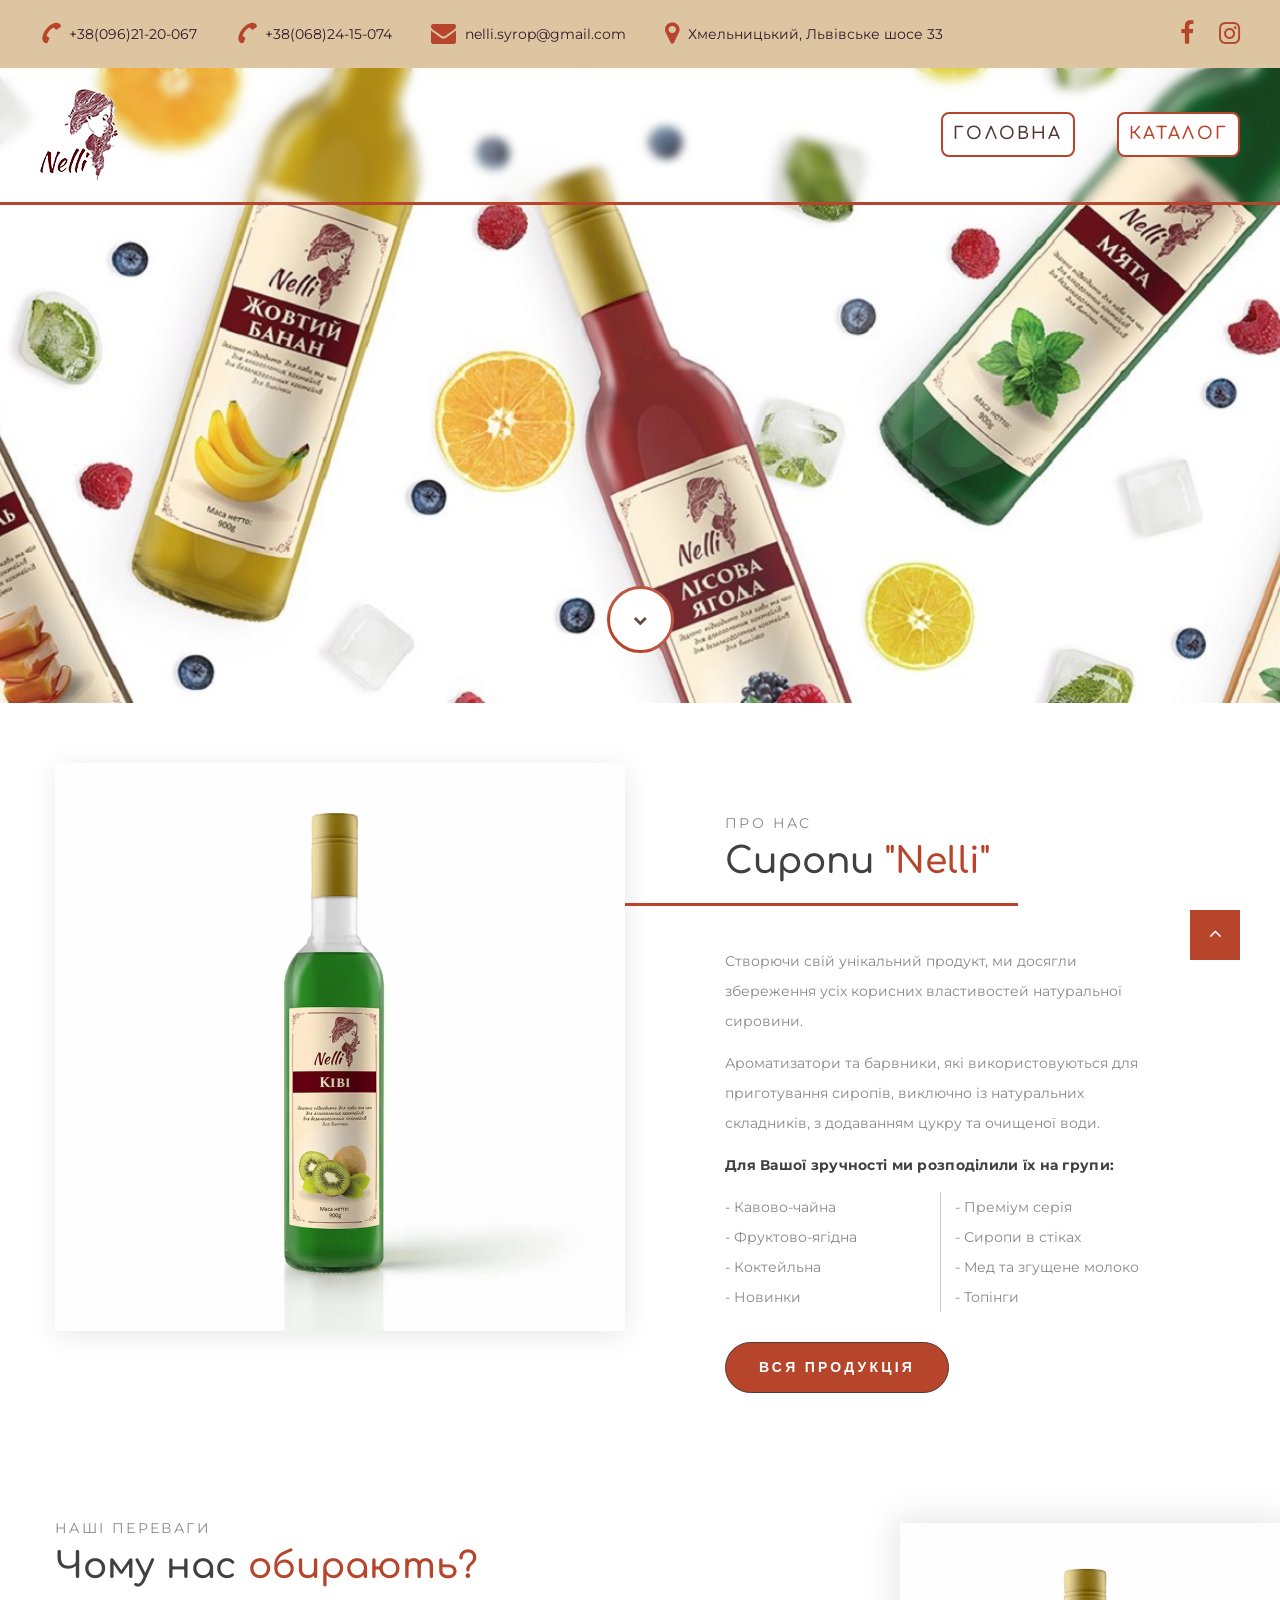
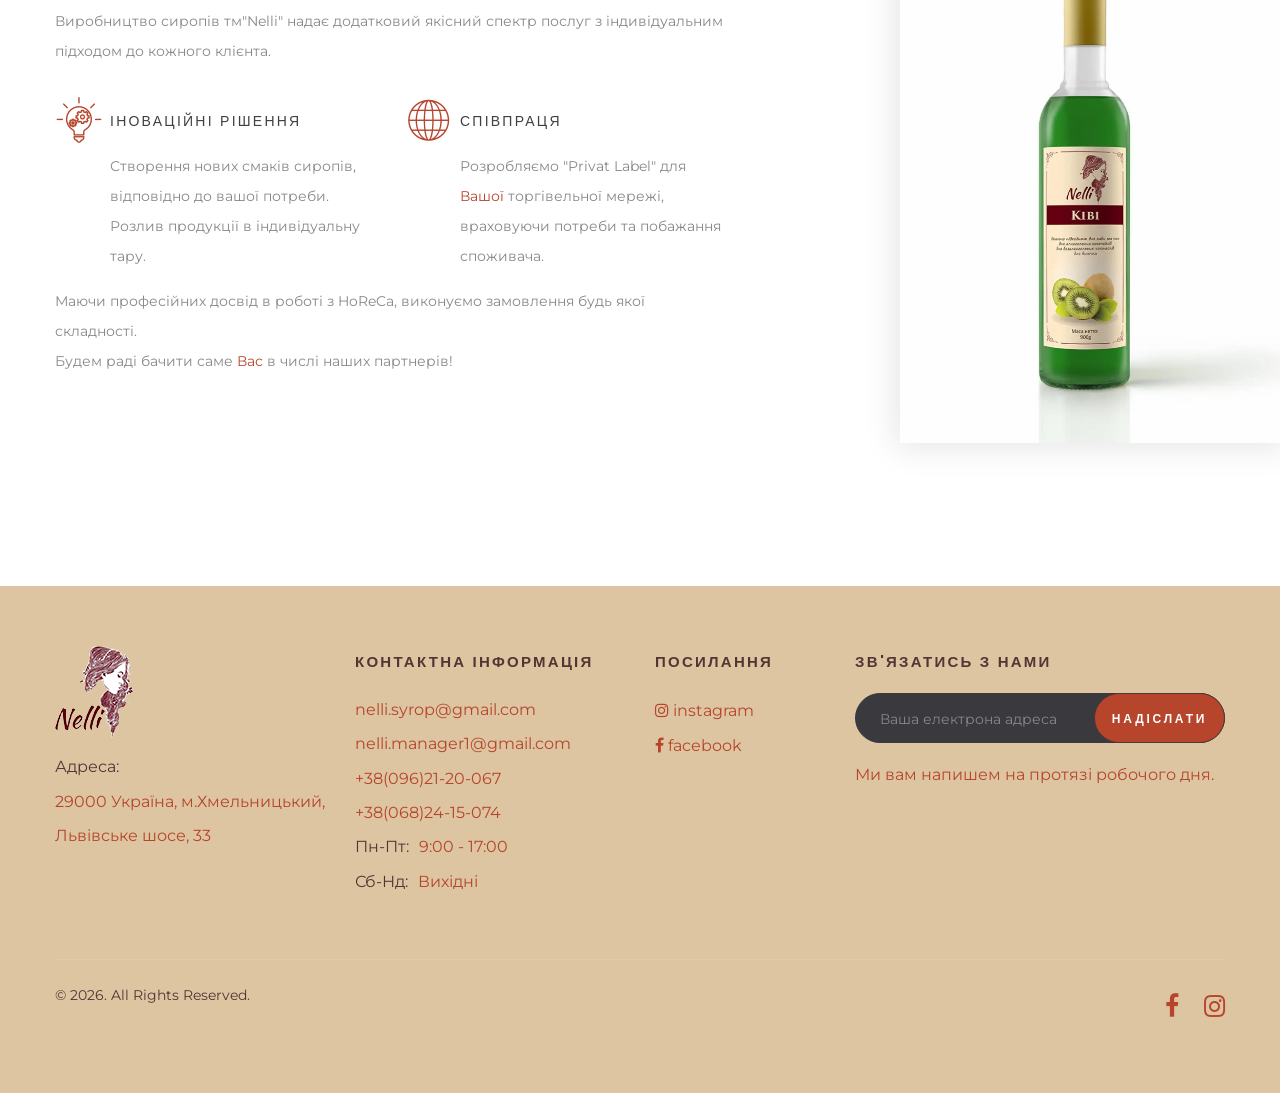
==== commit 0b6bfeed: "ng-repeat filter" ====
--- a/index.html
+++ b/index.html
@@ -199,8 +199,8 @@
             <div class="col-lg-2 col-sm-4 wow fadeInUp" data-wow-delay=".3s">
               <P class="footer-classic-title">Посилання</P>
               <ul class="footer-classic-nav-list">
-                <li><a href="index.html">Головна</a></li>
-                <li><a href="shop.html">Продукти</a></li>
+                <li><a href="index.html"><span class="fa-instagram"></span> instagram</a></li>
+                <li><a href="shop.html"><span class="fa-facebook"></span> facebook</a></li>
               </ul>
             </div>
             <div class="col-lg-4 wow fadeInLeft" data-wow-delay=".2s">
--- a/css/style.css
+++ b/css/style.css
@@ -5866,7 +5866,7 @@
 .rd-navbar-toggle span:after, .rd-navbar-toggle span:before, .rd-navbar-toggle span { 	width: 24px; 	height: 4px;-	background-color: #cccccc;+	background-color: #523634; 	backface-visibility: hidden; 	border-radius: 0; }@@ -5920,7 +5920,7 @@
 	height: 6px; 	line-height: 6px; 	text-align: center;-	background: #ffffff;+	background: #523634; 	left: 50%; 	margin-left: -3px; 	border-radius: 50%;@@ -6801,9 +6801,9 @@
 }  .rd-navbar-fixed .rd-navbar-panel {-	color: #9b9b9b;+	color: #523634; 	box-shadow: 0px 0px 15px rgba(255, 255, 255, 0.25);-	background: #404044;+	background: #DDC5A2; }  .rd-navbar-fixed .rd-navbar-nav-wrap {@@ -6814,7 +6814,7 @@
 }  .rd-navbar-fixed .rd-nav-item:hover .rd-nav-link, .rd-navbar-fixed .rd-nav-item.focus .rd-nav-link, .rd-navbar-fixed .rd-nav-item.active .rd-nav-link, .rd-navbar-fixed .rd-nav-item.opened .rd-nav-link {-	color: #222;+	color: #ffffff; 	background: #B6452C; } @@ -8925,7 +8925,6 @@
 	display: flex; 	justify-content: space-around; 	flex-wrap: wrap;-	padding: 0 0 50px; }  .product{@@ -8941,17 +8940,6 @@
 	border-radius: 5.5px; } -/*.product__img__zoom{*/-/*	transition: transform .3s;*/-/*	width: 350px;*/-/*	height: auto;*/-/*	margin: 0 auto;*/-/*}*/--/*.product__img__zoom:hover{*/-/*	transform: scale(1.7);*/-/*}*/- .product__img__background{ 	background-color: #B6452C; 	border-radius: 4.5px;@@ -8960,12 +8948,12 @@
 }  .product__price{-	padding-top: 20px;+	margin-top: 0; 	font-weight: 500; 	font-size: 22px; 	text-align: left;-	padding-bottom: 5px;-	color: white;+	padding-bottom: 10px;+	color: #222; }  .product__price__title{@@ -9045,6 +9033,31 @@
 	color: transparent; } +.btn{++	display: block;+	font-size: 20px;+	font-weight: 500;+	font-family: sans-serif;+	text-decoration: none;+	background-color: #FFFFFF;+	color: #333;+	border-top: 2px solid #B6452C;+	border-bottom: 2px solid #B6452C;+	padding: 10px;+	letter-spacing: 3px;+	transition: all .25s;+}+.btn:hover{+	letter-spacing: 7px;+}+.but-loadmore{+	display: flex;+	align-items: center;+	text-align: center;+	flex-direction: column;+	padding: 0 0 60px 0;+}  /*Contacts*/ /* Form */@@ -9314,9 +9327,9 @@
 	height: 100%; } -.swiper-wrapper{-	padding: 0 30px 0;-}+/*.swiper-wrapper{*/+/*	padding: 0 30px 0;*/+/*}*/  .swiper-slide { 	text-align: center;
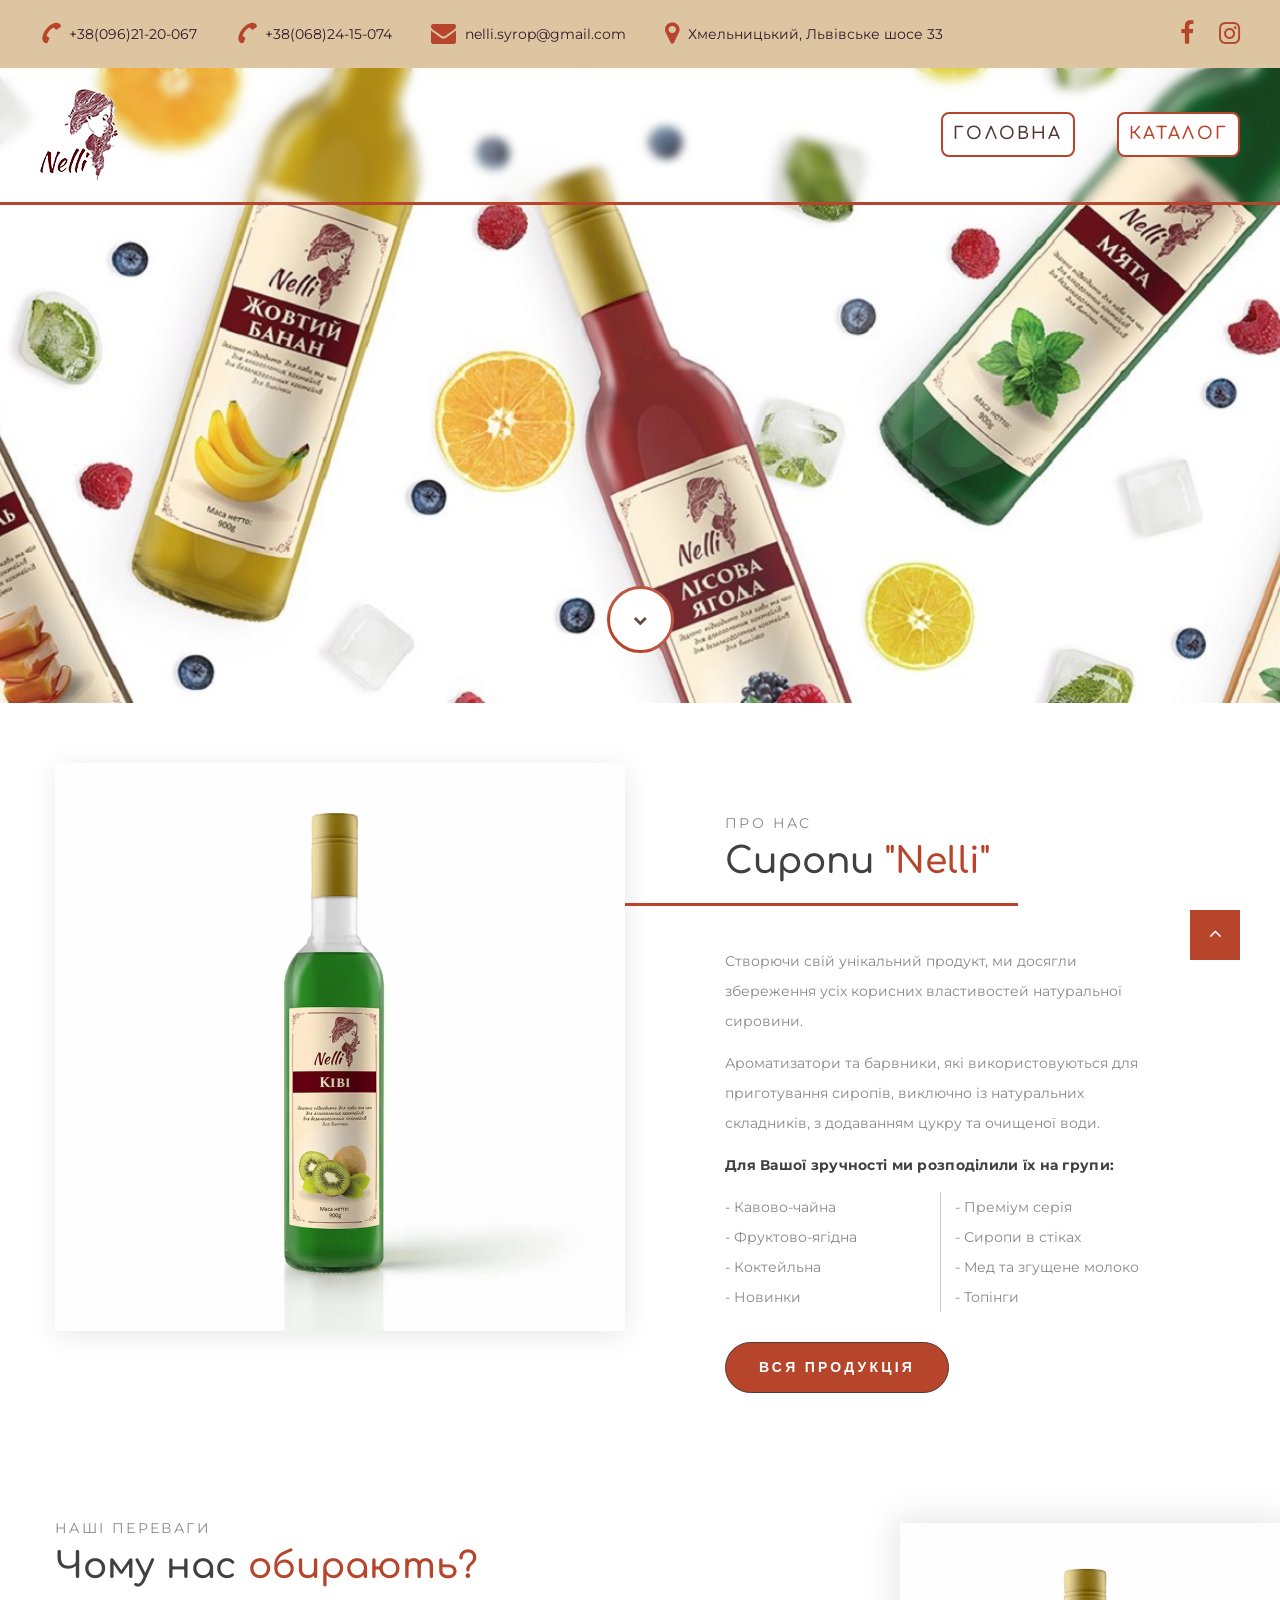
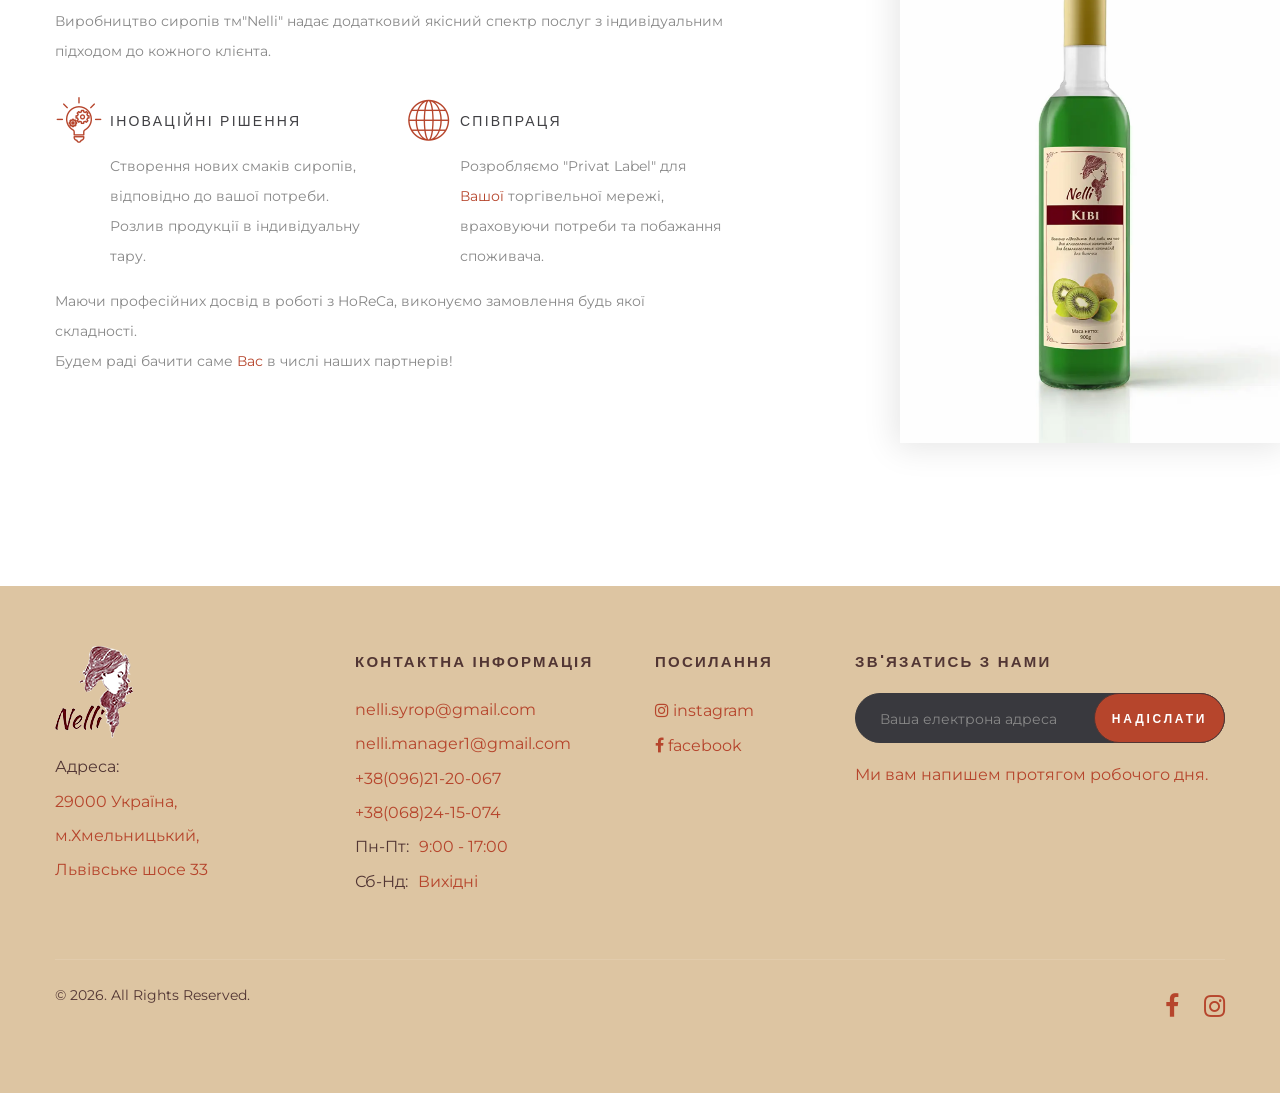
==== commit 25c3bf8e: "fix" ====
--- a/index.html
+++ b/index.html
@@ -53,13 +53,13 @@
                   <li>
                     <div class="unit unit-spacing-xs align-items-center">
                       <div class="unit-left"><span class="icon text-middle fa-map-marker"></span></div>
-                      <div class="unit-body"><a href="#">Хмельницький, Львівське шосе 33</a></div>
+                      <div class="unit-body"><a href="https://goo.gl/maps/SbBfLRnuSDKcCLwF9"  target="_blank">Хмельницький, Львівське шосе 33</a></div>
                     </div>
                   </li>
                 </ul>
                 <ul class="social-links">
-                  <li><a class="icon icon-sm icon-circle icon-circle-md icon-bg-white fa-facebook" href="#"></a></li>
-                  <li><a class="icon icon-sm icon-circle icon-circle-md icon-bg-white fa-instagram" href="#"></a></li>
+                  <li><a class="icon icon-sm icon-circle icon-circle-md icon-bg-white fa-facebook" href="https://www.facebook.com/nelli.syrop" target="_blank"></a></li>
+                  <li><a class="icon icon-sm icon-circle icon-circle-md icon-bg-white fa-instagram" href="https://www.instagram.com/nelli.syrop" target="_blank"></a></li>
                 </ul>
               </div>
             </div>
@@ -186,7 +186,7 @@
           <div class="row row-30">
             <div class="col-lg-3 wow fadeInLeft">
               <!--Brand--><a class="brand" href="index.html"><img class="brand-logo-dark" src="images/logo-default-200x34.png" alt="" width="100" height="17"/><img class="brand-logo-light" src="images/logo.png" alt="" width="100" height="17"/></a>
-              <div class="d-block offset-top-0"><span class="text-days">Адреса:</span><br>29000 Україна, м.Хмельницький,<br>Львівське шосе, 33</div>
+              <div class="d-block offset-top-0"><span class="text-days">Адреса:</span> <a href="https://goo.gl/maps/SbBfLRnuSDKcCLwF9"  target="_blank"><br>29000 Україна,<br>м.Хмельницький, <br>Львівське шосе 33</a></div>
             </div>
             <div class="col-lg-3 col-sm-8 wow fadeInUp">
               <P class="footer-classic-title">Контактна інформація</P>
@@ -199,8 +199,8 @@
             <div class="col-lg-2 col-sm-4 wow fadeInUp" data-wow-delay=".3s">
               <P class="footer-classic-title">Посилання</P>
               <ul class="footer-classic-nav-list">
-                <li><a href="index.html"><span class="fa-instagram"></span> instagram</a></li>
-                <li><a href="shop.html"><span class="fa-facebook"></span> facebook</a></li>
+                <li><a href="https://www.instagram.com/nelli.syrop" target="_blank"><span class="fa-instagram"></span> instagram</a></li>
+                <li><a href="https://www.facebook.com/nelli.syrop" target="_blank"><span class="fa-facebook"></span> facebook</a></li>
               </ul>
             </div>
             <div class="col-lg-4 wow fadeInLeft" data-wow-delay=".2s">
@@ -214,7 +214,7 @@
                   <button class="button button-primary button-circle" type="submit">Надіслати</button>
                 </div>
               </form>
-              <p>Ми вам напишем на протязі робочого дня.</p>
+              <p>Ми вам напишем протягом робочого дня.</p>
             </div>
           </div>
         </div>
@@ -222,8 +222,8 @@
           <div class="footer-classic-aside">
             <p class="rights"><span>&copy;&nbsp;</span><span class="copyright-year"></span>. All Rights Reserved.</p>
             <ul class="social-links">
-              <li><a class="fa fa-facebook icon-color" href="#"></a></li>
-              <li><a class="fa fa-instagram icon-color" href="#"></a></li>
+              <li><a class="fa fa-facebook icon-color" href="https://www.facebook.com/nelli.syrop" target="_blank"></a></li>
+              <li><a class="fa fa-instagram icon-color" href="https://www.instagram.com/nelli.syrop" target="_blank"></a></li>
             </ul>
           </div>
         </div>
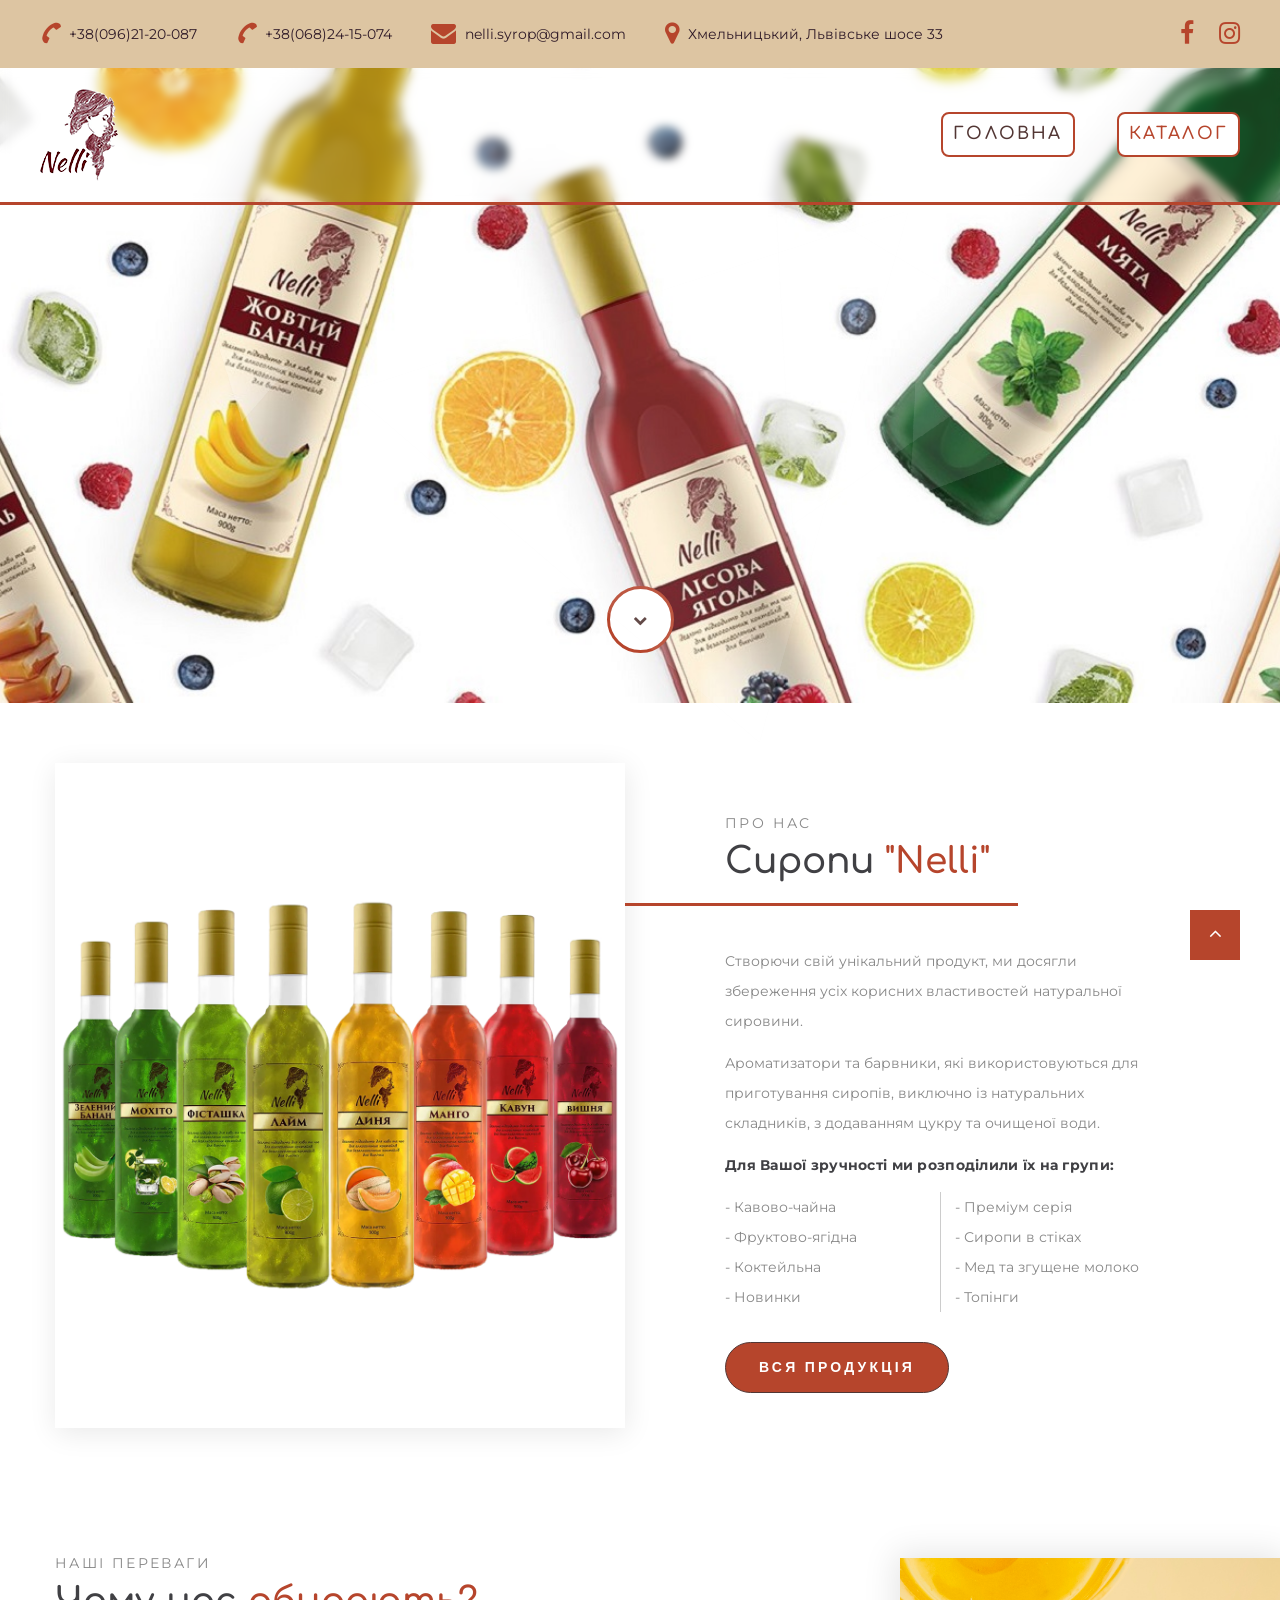
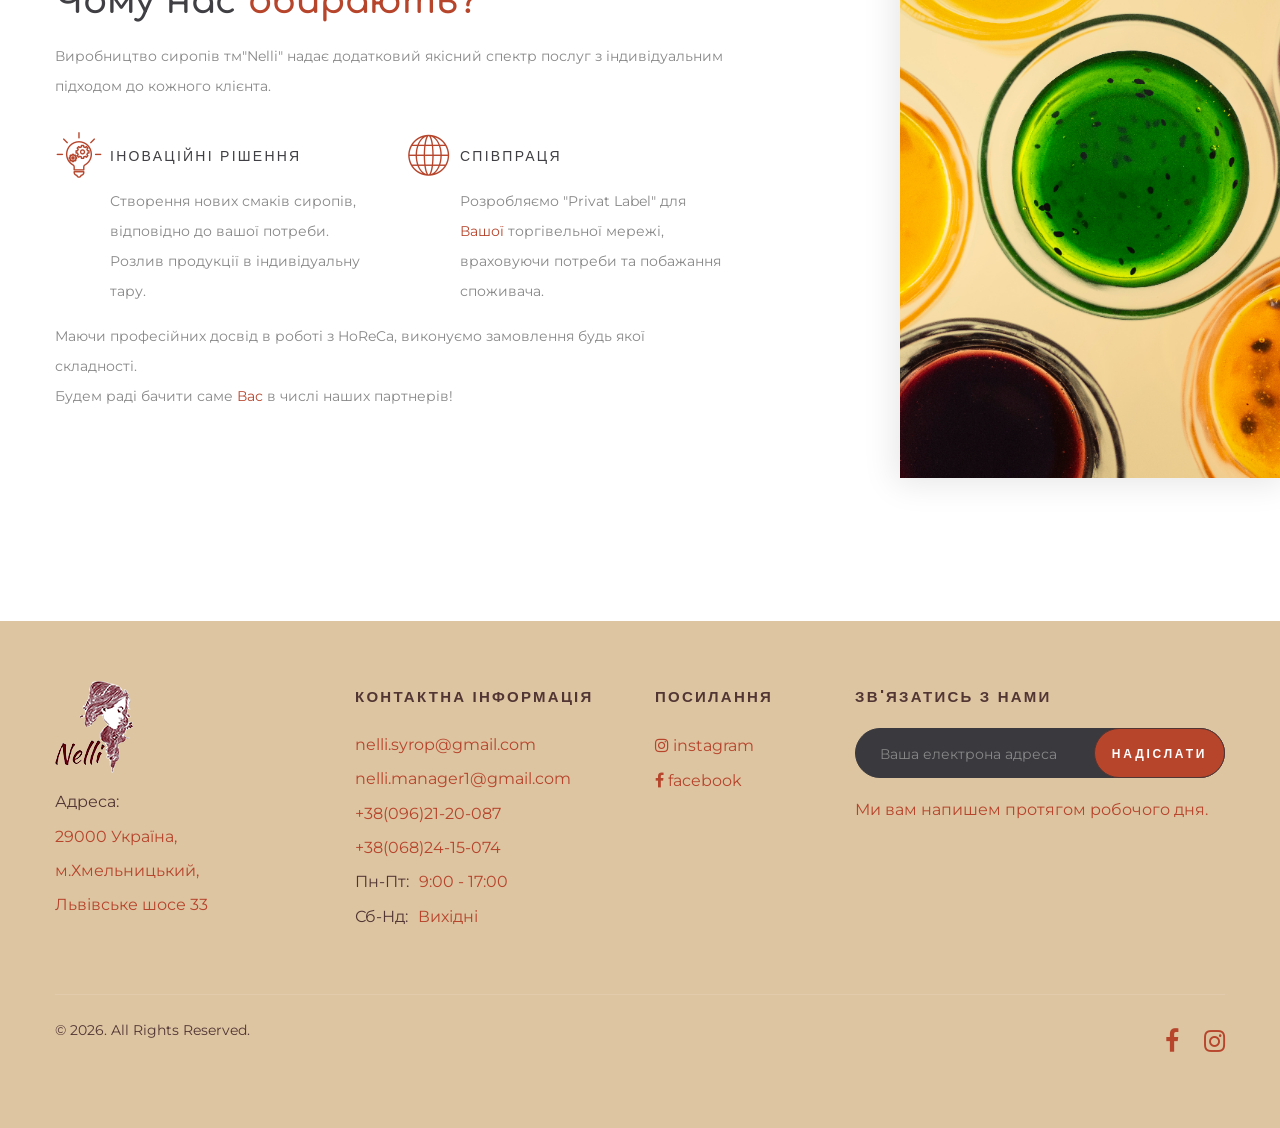
==== commit e891aa72: "index photo" ====
--- a/index.html
+++ b/index.html
@@ -35,7 +35,7 @@
                   <li>
                     <div class="unit unit-spacing-xs align-items-center">
                       <div class="unit-left"><span class="icon text-middle fa-phone"></span></div>
-                      <div class="unit-body"><a href="tel:+380962120067">+38(096)21-20-067</a></div>
+                      <div class="unit-body"><a href="tel:+380962120087">+38(096)21-20-087</a></div>
                     </div>
                   </li>
                   <li>
@@ -133,7 +133,7 @@
         <div class="container">
           <div class="row row-30">
             <div class="col-lg-6">
-              <div class="block-decorate-img wow fadeInLeft" data-wow-delay=".2s"><img src="images/about.png" alt="" width="570" height="351"/>
+              <div class="block-decorate-img wow fadeInLeft" data-wow-delay=".2s"><img src="images/index1.jpg" alt="" width="570" height="351"/>
               </div>
             </div>
             <div class="col-lg-6 col-12">
@@ -176,7 +176,7 @@
             </div>
           </div>
         </div>
-        <div class="image-left-side wow slideInRight" data-wow-delay=".5s"><img src="images/about.png" alt="" width="636" height="240"/>
+        <div class="image-left-side wow slideInRight" data-wow-delay=".5s"><img src="images/index2.png" alt="" width="636" height="240"/>
         </div>
       </section>
 
@@ -190,7 +190,7 @@
             </div>
             <div class="col-lg-3 col-sm-8 wow fadeInUp">
               <P class="footer-classic-title">Контактна інформація</P>
-              <a class="d-inline-block accent-link" href="mailto:nelli.syrop@gmail.com">nelli.syrop@gmail.com</a><br><a class="d-inline-block accent-link" href="mailto:nelli.manager1@gmail.com">nelli.manager1@gmail.com</a><br><a class="d-inline-block" href="tel:+380962120067">+38(096)21-20-067</a><br><a class="d-inline-block" href="tel:+380682415074">+38(068)24-15-074</a>
+              <a class="d-inline-block accent-link" href="mailto:nelli.syrop@gmail.com">nelli.syrop@gmail.com</a><br><a class="d-inline-block accent-link" href="mailto:nelli.manager1@gmail.com">nelli.manager1@gmail.com</a><br><a class="d-inline-block" href="tel:+380962120087">+38(096)21-20-087</a><br><a class="d-inline-block" href="tel:+380682415074">+38(068)24-15-074</a>
               <ul>
                 <li class="text-days">Пн-Пт:<span class="d-inline-block offset-left-10 text-important">9:00 - 17:00</span></li>
                 <li class="text-days">Сб-Нд:<span class="d-inline-block offset-left-10 text-important">Вихідні</span></li>
--- a/css/style.css
+++ b/css/style.css
@@ -5689,7 +5689,7 @@
 	top: 0; 	bottom: 0; 	right: 0;-	z-index: 10000;+	z-index: 99999; 	display: flex; 	justify-content: center; 	align-items: center;@@ -8900,6 +8900,11 @@
  /* Products */ ++.container-products{+	padding-top: 70px;+}+ .container__shop{ 	max-width: 1600px; }@@ -8936,14 +8941,12 @@
  .product__img{ 	width: 350px;-	height: auto;-	border-radius: 5.5px;+	height: 350px; }  .product__img__background{ 	background-color: #B6452C;-	border-radius: 4.5px;-	height: auto;+	height: 350px; 	width: 350px; } @@ -8968,7 +8971,6 @@
  .buy{ 	width: 140px;-	height: 38px; 	left: 220px; 	top: 840px; 	color: #fff;@@ -8981,18 +8983,18 @@
 	text-decoration: none; 	cursor: pointer; 	transition: all ease .35s;+	border: none; }  .buy:hover{ 	color: #DDC5A2;-	text-decoration-line: underline;+	text-decoration: none; 	background: #523634; 	transition: all ease .35s; } -.details{+.details-button{ 	width: 140px;-	height: 38px; 	left: 220px; 	top: 840px; 	color: #DDC5A2;@@ -9005,10 +9007,11 @@
 	text-decoration: none; 	cursor: pointer; 	transition: all ease .35s;-}--.details:hover{-	text-decoration-line: underline;+	border: none;+}++.details-button:hover{+	text-decoration: none; 	color: #fff; 	background: #B6452C; 	transition: all ease .35s;@@ -9031,6 +9034,44 @@
 .filter-text{ 	font-size: 1px; 	color: transparent;+}++.rd-navbar-nav-filter{+	display: none;+}+.rd-nav-item-filter{+	display: none;+}+.rd-nav-filter{+	display: none;+	position: absolute;+	top: -9999px;+	left: -9999px;+}+@media (max-width: 990px){+	.rd-nav-filter-text{+		background: #fff;+		color: #222222;+		height: 100%;+		width: 100%;+		border-top: 2px solid #B6452C;+		border-bottom: 2px solid #B6452C;+		text-align: center;+		padding: 10px;+		font-size: 16px;+	}+	.rd-nav-filter{+		display: block;+		position: static;+		top: 0;+		left: 0;+	}+	.rd-nav-item-filter{+		display: block;+	}+	.rd-navbar-nav-filter{+		display: block;+	} }  .btn{@@ -9242,7 +9283,7 @@
 /*Popup*/  .popup-fade {-	display: none;+	opacity: 1; } .popup-fade:before { 	content: '';@@ -9265,13 +9306,13 @@
 	background: #fff; 	border: 2px solid #B6452C; 	border-radius: 30px;-	z-index: 99999;+	z-index: 9999; 	opacity: 1; } .popup-title{ 	padding-top: 10px; 	padding-bottom: 10px;-	font-size: 30px;+	font-size: 25px; } .popup__label{ 	font-size: 17px;@@ -9289,6 +9330,171 @@
 	color: #523634; } +/* popup-details */++.popup-details{+	position: fixed;+	top: 10px;+	left: 50%;+	padding: 30px;+	width: 800px;+	margin-left: -400px;+	background: #fff;+	border: 2px solid #B6452C;+	border-radius: 30px;+	z-index: 9999;+	opacity: 1;+}+.popup-details-title{+	width: 100%;+	text-align: center;+	padding-top: 10px;+	padding-bottom: 10px;+	font-size: 26px;+}+.popup-details-title-text{+	padding-top: 10px;+	font-size: 23px;+}+.popup-details-text{+	font-size: 18px;+	padding-bottom: 10px;+}+.popup-img-background{+	background-color: #B6452C;+	height: 500px;+	width: 500px;+	margin-left: auto;+	margin-right: auto;+}+.popup-img-product{+	width: 500px;+	height: 500px;+}+.form-details{+	max-width: 800px;+	margin: 0 auto;+	color: black;+}+.popup-details-form-buttons{+	text-align: center;+}+.popup-details-button{+	width: 170px;+	color: #fff;+	background: #B6452C;+	border-radius: 20px;+	text-align: center;+	font-size: 20px;+	font-weight: 500;+	display: inline-block;+	text-decoration: none;+	cursor: pointer;+	transition: all ease .35s;+	border: none;+}++.popup-details-button:hover{+	text-decoration: none;+	color: #fff;+	background: #523634;+	transition: all ease .35s;+}+@media (max-width: 1024px){+	.popup {+		position: fixed;+		top: 10%;+		left: 50%;+		padding: 30px;+		width: 400px;+		margin-left: -200px;+		background: #fff;+		border: 2px solid #B6452C;+		border-radius: 30px;+		z-index: 9999;+		opacity: 1;+	}+	.popup-details{+		position: fixed;+		top: 5px;+		left: 50%;+		padding: 30px;+		width: 600px;+		margin-left: -300px;+		background: #fff;+		border: 2px solid #B6452C;+		border-radius: 30px;+		z-index: 9999;+		opacity: 1;+	}+	.popup-details-title{+		width: 100%;+		text-align: center;+		padding-top: 10px;+		padding-bottom: 10px;+		font-size: 20px;+	}+	.popup-details-title-text{+		padding-top: 10px;+		font-size: 17px;+	}+	.popup-details-text{+		font-size: 15px;+		padding-bottom: 10px;+	}+	.popup-img-background{+		background-color: #B6452C;+		height: 400px;+		width: 400px;+		margin-left: auto;+		margin-right: auto;+	}+	.popup-img-product{+		width: 400px;+		height: 400px;+	}+}+@media (max-width: 640px){+	.popup {+		position: fixed;+		top: 15px;+		left: 50%;+		padding: 30px;+		width: 400px;+		margin-left: -200px;+		background: #fff;+		border: 2px solid #B6452C;+		border-radius: 30px;+		z-index: 9999;+		opacity: 1;+	}+	.popup-details{+		position: fixed;+		top: 15px;+		left: 50%;+		padding: 30px;+		width: 400px;+		margin-left: -200px;+		background: #fff;+		border: 2px solid #B6452C;+		border-radius: 30px;+		z-index: 9999;+		opacity: 1;+	}+	.popup-img-background{+		background-color: #B6452C;+		height: 300px;+		width: 300px;+		margin-left: auto;+		margin-right: auto;+	}+	.popup-img-product{+		width: 300px;+		height: 300px;+	}+}++/*---------------------*/ .products__wrapper a:hover{ 	text-decoration: none; }@@ -9325,15 +9531,14 @@
 .swiper-container { 	width: 100%; 	height: 100%;-}--/*.swiper-wrapper{*/-/*	padding: 0 30px 0;*/-/*}*/+	padding-bottom: 70px;+}+  .swiper-slide { 	text-align: center; 	font-size: 18px;+	height: 40px; 	background: #fff; 	cursor: pointer; 	transition: all ease .35s;
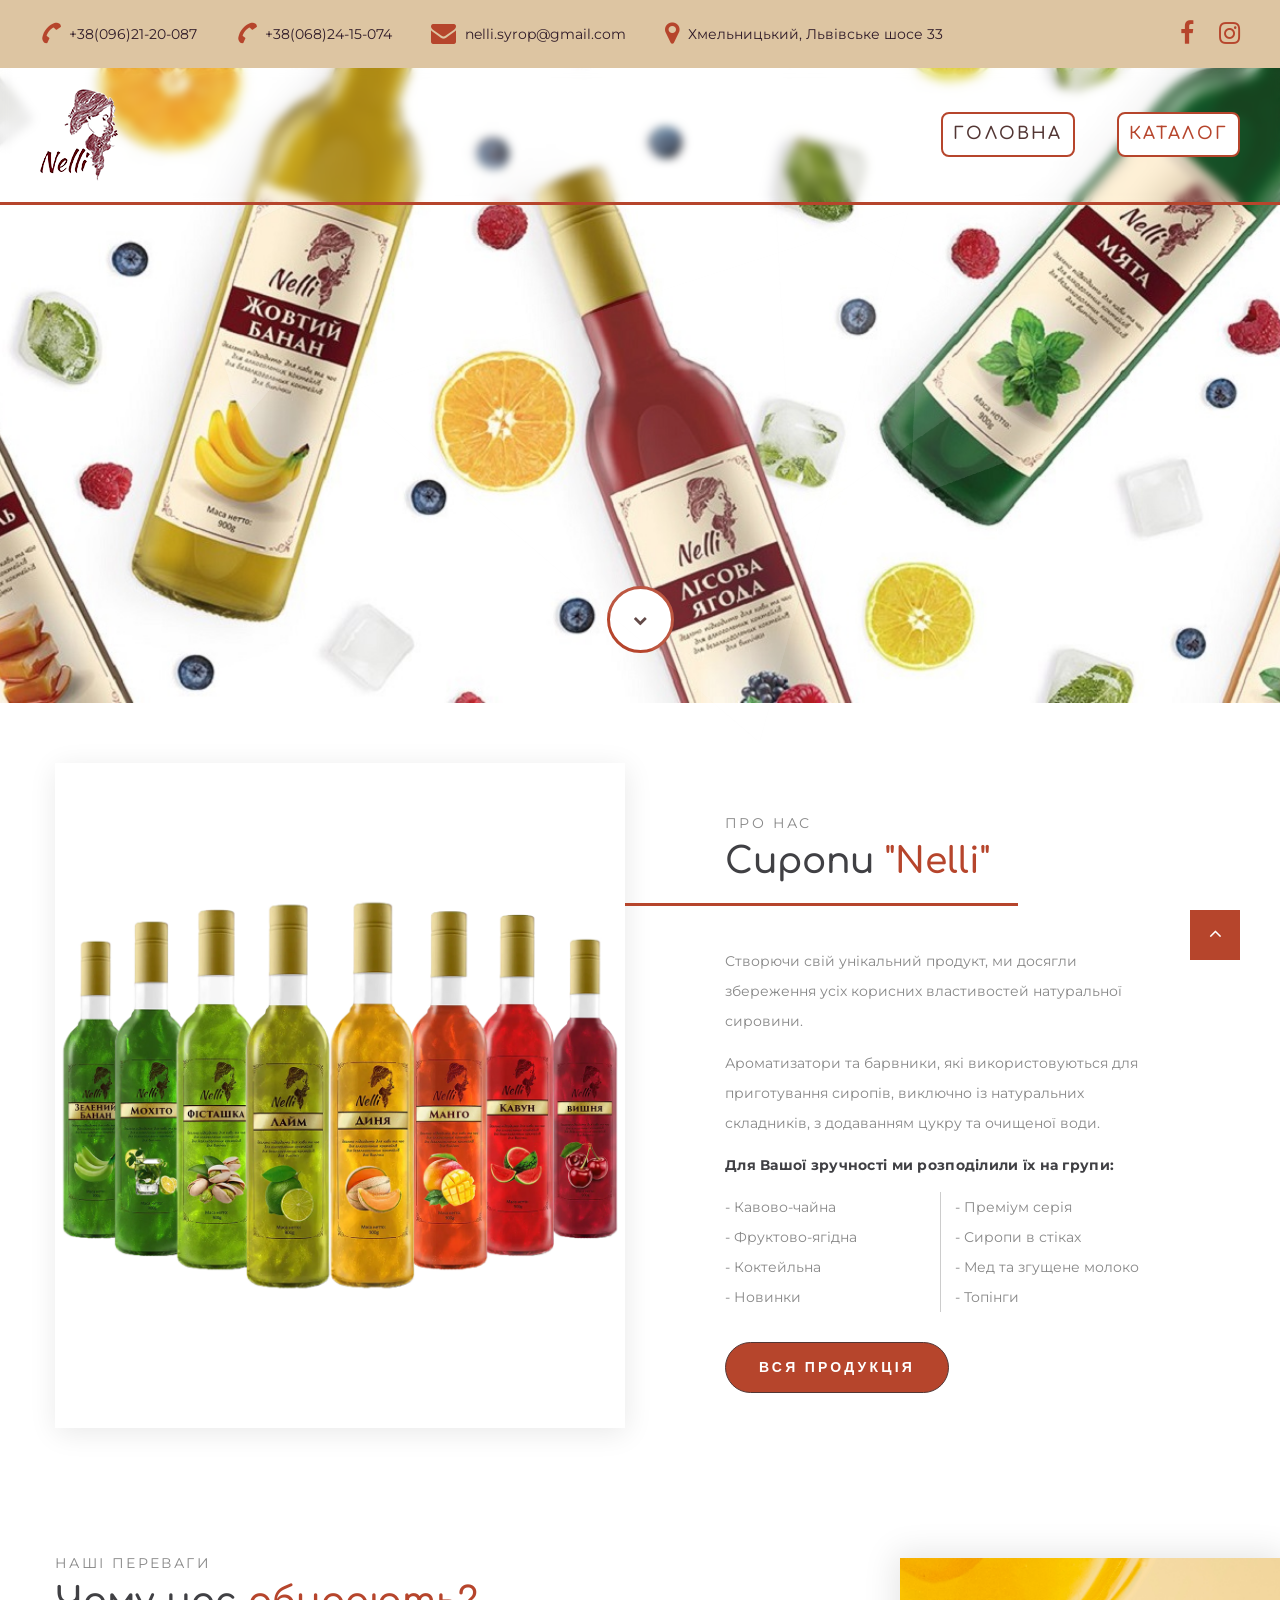
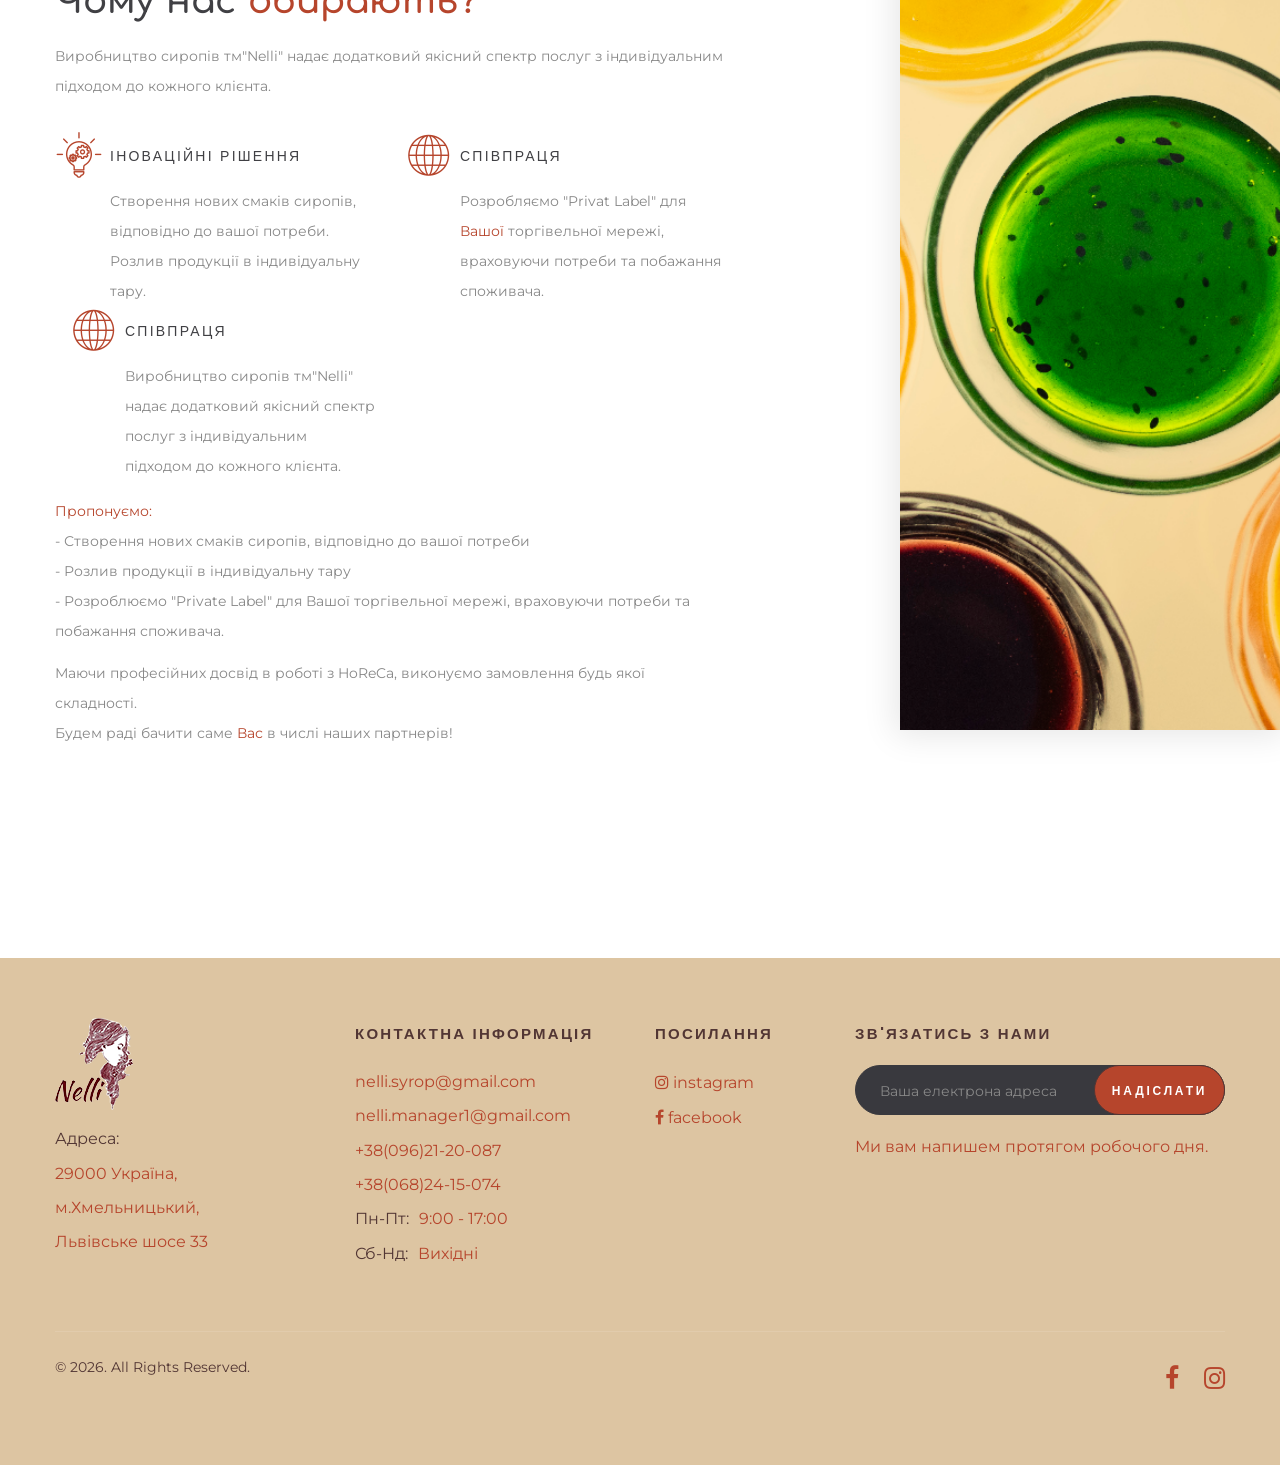
==== commit 0c3a19e0: "beta" ====
--- a/index.html
+++ b/index.html
@@ -172,10 +172,22 @@
                   </div>
                 </div>
               </div>
+              <div class="col-xl-6 wow fadeInUp" data-wow-delay=".3s">
+                <div class="box-default">
+                  <div class="box-default-title">Співпраця</div>
+                  <p class="box-default-description">Виробництво сиропів тм"Nelli" надає додатковий якісний спектр послуг з індивідуальним підходом до кожного клієнта. <span class="text-important"><span class="box-default-icon novi-icon icon-lg mercury-icon-globe"></span></span>
+                  </div>
+                </div>
+              <p>
+                <span class="text-important">Пропонуємо:</span><br>
+                - Створення нових смаків сиропів, відповідно до вашої потреби<br>
+                - Розлив продукції в індивідуальну тару<br>
+                - Розроблюємо "Private Label" для Вашої торгівельної мережі, враховуючи потреби та побажання споживача.
+              </p>
               <p>Маючи професійних досвід в роботі з HoReCa, виконуємо замовлення будь якої складності.<br>Будем раді бачити саме <span class="text-important">Вас</span> в числі наших партнерів!</p>
-            </div>
-          </div>
-        </div>
+              </div>
+            </div>
+          </div>
         <div class="image-left-side wow slideInRight" data-wow-delay=".5s"><img src="images/index2.png" alt="" width="636" height="240"/>
         </div>
       </section>
@@ -205,10 +217,10 @@
             </div>
             <div class="col-lg-4 wow fadeInLeft" data-wow-delay=".2s">
               <P class="footer-classic-title">Зв'язатись з нами</P>
-              <form class="rd-mailform text-left footer-classic-subscribe-form" data-form-output="form-output-global" data-form-type="contact" method="post" action="bat/rd-mailform.php">
+              <form class="rd-mailform text-left footer-classic-subscribe-form" id="mail-subscribe">
                 <div class="form-wrap">
                   <label class="form-label" for="subscribe-email">Ваша електрона адреса</label>
-                  <input class="form-input" id="subscribe-email" type="email" name="email" data-constraints="@Email @Required">
+                  <input class="form-input _email _req" id="subscribe-email" type="email" name="emailSubscribe">
                 </div>
                 <div class="form-button group-sm text-center text-lg-left">
                   <button class="button button-primary button-circle" type="submit">Надіслати</button>
@@ -230,6 +242,7 @@
       </footer>
     </div>
     <div class="snackbars" id="form-output-global"></div>
+    <script src="js/subscribe-mailsend.js"></script>
     <script src="js/core.min.js"></script>
     <script src="js/script.js"></script>
   </body>
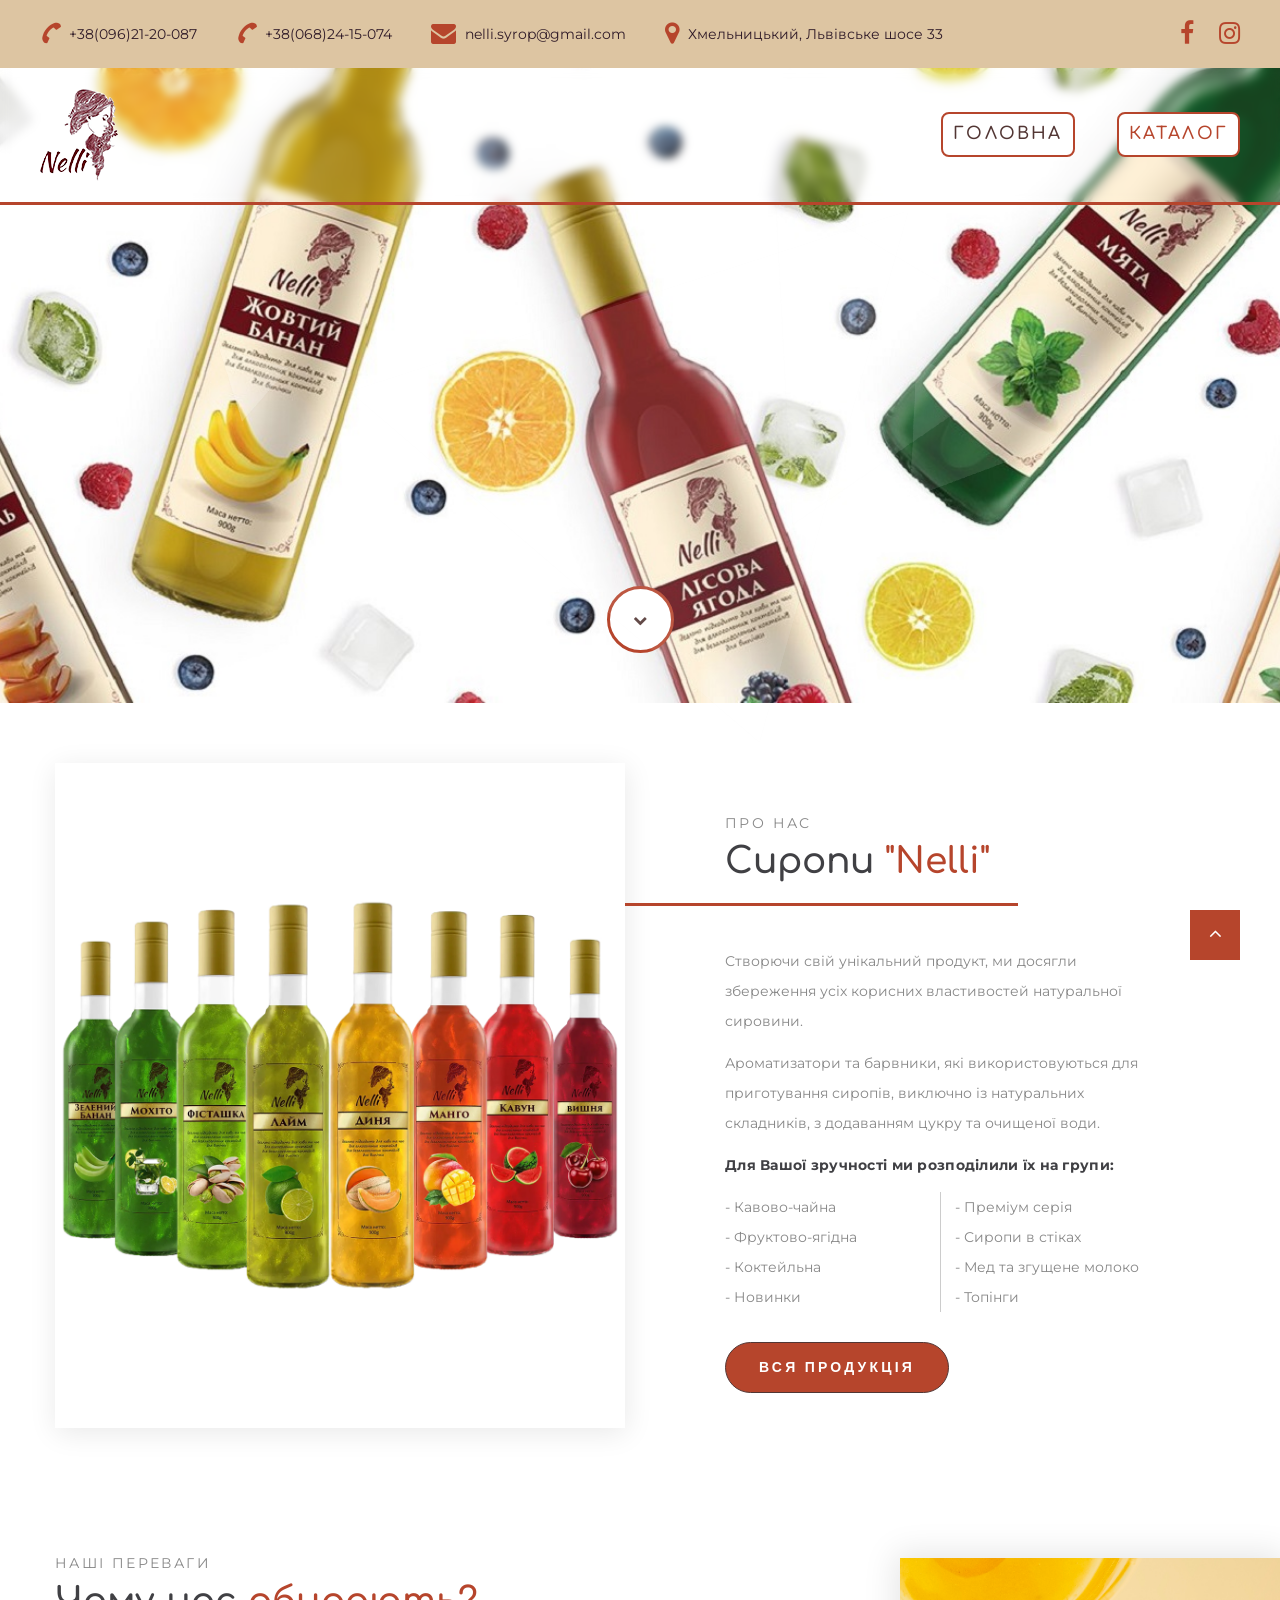
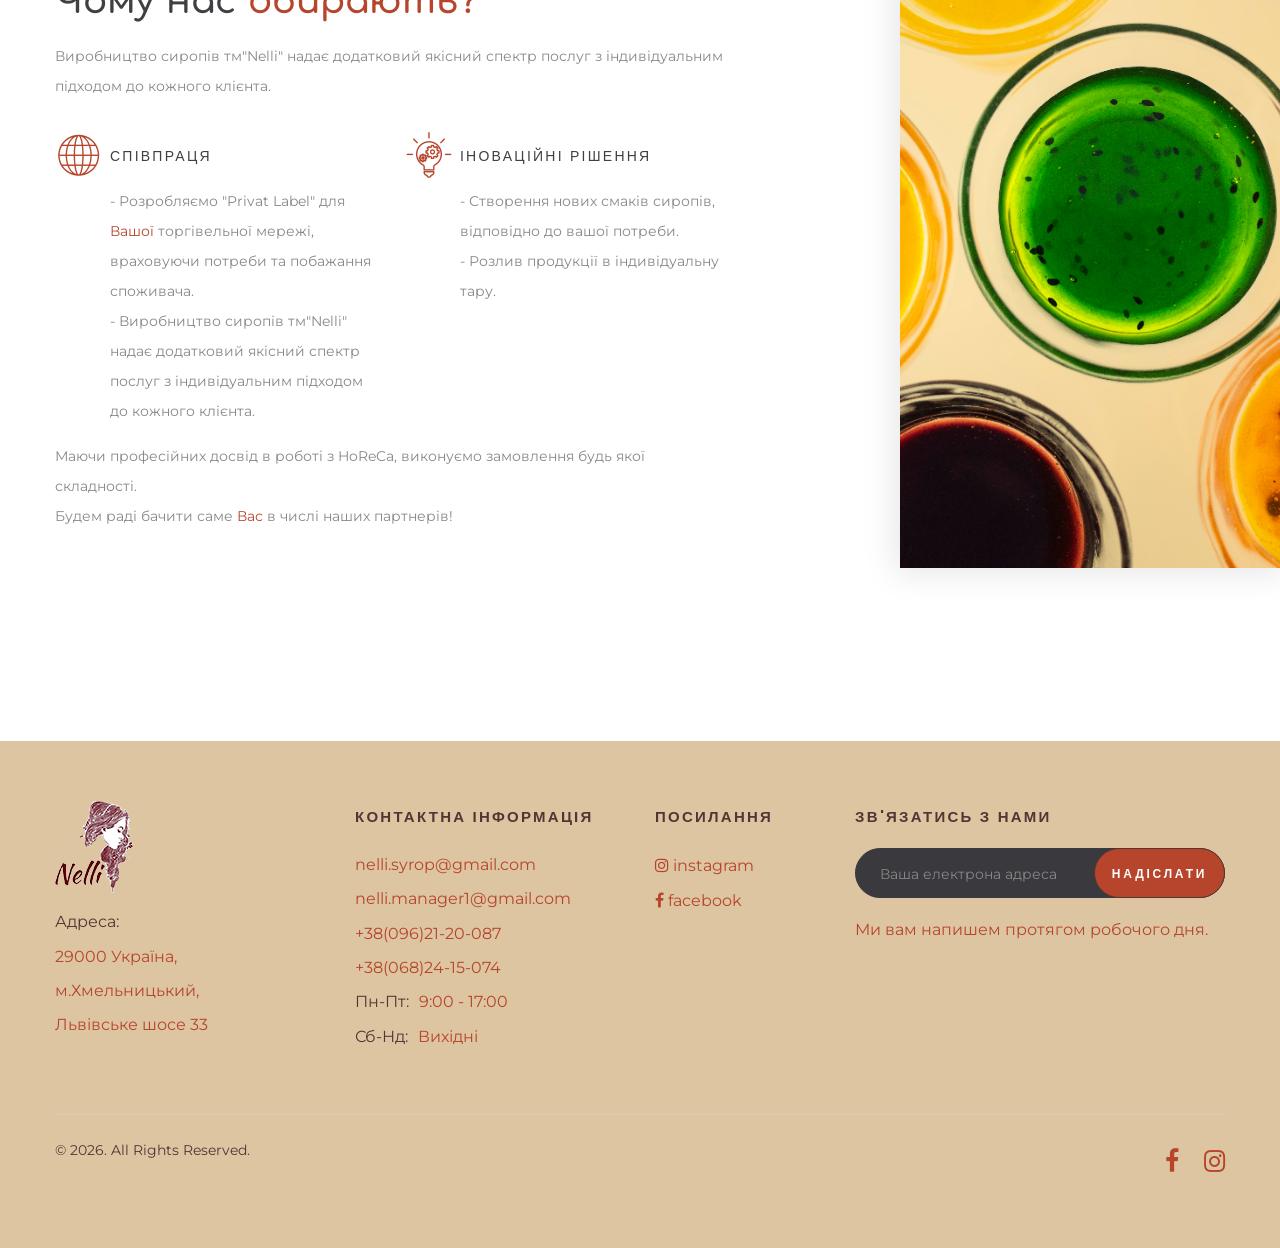
==== commit f8a7325e: "phpmailer" ====
--- a/index.html
+++ b/index.html
@@ -1,7 +1,7 @@
 <!DOCTYPE html>
 <html class="wide wow-animation" lang="en">
   <head>
-    <title>Nelli - сиропи</title>
+    <title>Сиропи - тм"Nelli"</title>
     <meta charset="utf-8">
     <meta name="viewport" content="width=device-width, height=device-height, initial-scale=1.0">
     <meta http-equiv="X-UA-Compatible" content="IE=edge">
@@ -159,31 +159,21 @@
               <h3 class="devider-left wow fadeInLeft" data-wow-delay=".2s">Чому нас<span class="text-primary"> обирають?</span></h3>
               <p>Виробництво сиропів тм"Nelli" надає додатковий якісний спектр послуг з індивідуальним підходом до кожного клієнта.</p>
               <div class="row row-15">
+                <div class="col-xl-6 wow fadeInUp" data-wow-delay=".3s">
+                  <div class="box-default">
+                    <div class="box-default-title">Співпраця</div>
+                    <p class="box-default-description">- Розробляємо "Privat Label" для <span class="text-important">Вашої</span> торгівельної мережі, враховуючи потреби та побажання споживача.
+                      <br>- Виробництво сиропів тм"Nelli" надає додатковий якісний спектр послуг з індивідуальним підходом до кожного клієнта.</p><span class="box-default-icon novi-icon icon-lg mercury-icon-globe"></span>
+                  </div>
+                </div>
                 <div class="col-xl-6 wow fadeInUp" data-wow-delay=".2s">
                   <div class="box-default">
                     <div class="box-default-title">Іноваційні рішення</div>
-                    <p class="box-default-description">Створення нових смаків сиропів, відповідно до вашої потреби. Розлив продукції в індивідуальну тару.</p><span class="box-default-icon novi-icon icon-lg mercury-icon-lightbulb-gears"></span>
-                  </div>
-                </div>
-                <div class="col-xl-6 wow fadeInUp" data-wow-delay=".3s">
-                  <div class="box-default">
-                    <div class="box-default-title">Співпраця</div>
-                    <p class="box-default-description">Розробляємо "Privat Label" для <span class="text-important">Вашої</span> торгівельної мережі, враховуючи потреби та побажання споживача.</p><span class="box-default-icon novi-icon icon-lg mercury-icon-globe"></span>
-                  </div>
-                </div>
-              </div>
-              <div class="col-xl-6 wow fadeInUp" data-wow-delay=".3s">
-                <div class="box-default">
-                  <div class="box-default-title">Співпраця</div>
-                  <p class="box-default-description">Виробництво сиропів тм"Nelli" надає додатковий якісний спектр послуг з індивідуальним підходом до кожного клієнта. <span class="text-important"><span class="box-default-icon novi-icon icon-lg mercury-icon-globe"></span></span>
-                  </div>
-                </div>
-              <p>
-                <span class="text-important">Пропонуємо:</span><br>
-                - Створення нових смаків сиропів, відповідно до вашої потреби<br>
-                - Розлив продукції в індивідуальну тару<br>
-                - Розроблюємо "Private Label" для Вашої торгівельної мережі, враховуючи потреби та побажання споживача.
-              </p>
+                    <p class="box-default-description">- Створення нових смаків сиропів, відповідно до вашої потреби.
+                      <br>- Розлив продукції в індивідуальну тару.</p><span class="box-default-icon novi-icon icon-lg mercury-icon-lightbulb-gears"></span>
+                  </div>
+                </div>
+              </div>
               <p>Маючи професійних досвід в роботі з HoReCa, виконуємо замовлення будь якої складності.<br>Будем раді бачити саме <span class="text-important">Вас</span> в числі наших партнерів!</p>
               </div>
             </div>
@@ -217,10 +207,10 @@
             </div>
             <div class="col-lg-4 wow fadeInLeft" data-wow-delay=".2s">
               <P class="footer-classic-title">Зв'язатись з нами</P>
-              <form class="rd-mailform text-left footer-classic-subscribe-form" id="mail-subscribe">
+              <form action="#" id="form"  class="rd-mailform text-left footer-classic-subscribe-form">
                 <div class="form-wrap">
-                  <label class="form-label" for="subscribe-email">Ваша електрона адреса</label>
-                  <input class="form-input _email _req" id="subscribe-email" type="email" name="emailSubscribe">
+                  <label for="formEmail" class="form-label">Ваша електрона адреса</label>
+                  <input id="formEmail" type="text" name="email" class="form-input _email _req">
                 </div>
                 <div class="form-button group-sm text-center text-lg-left">
                   <button class="button button-primary button-circle" type="submit">Надіслати</button>
@@ -242,7 +232,7 @@
       </footer>
     </div>
     <div class="snackbars" id="form-output-global"></div>
-    <script src="js/subscribe-mailsend.js"></script>
+    <script src="js/product-mailsend.js"></script>
     <script src="js/core.min.js"></script>
     <script src="js/script.js"></script>
   </body>
--- a/css/style.css
+++ b/css/style.css
@@ -9134,7 +9134,7 @@
 	transition: all 0.5s ease 0s; } -.form__body._sending::after{+.form__body.-sending::after{ 	opacity: 1; 	visibility: visible; }
